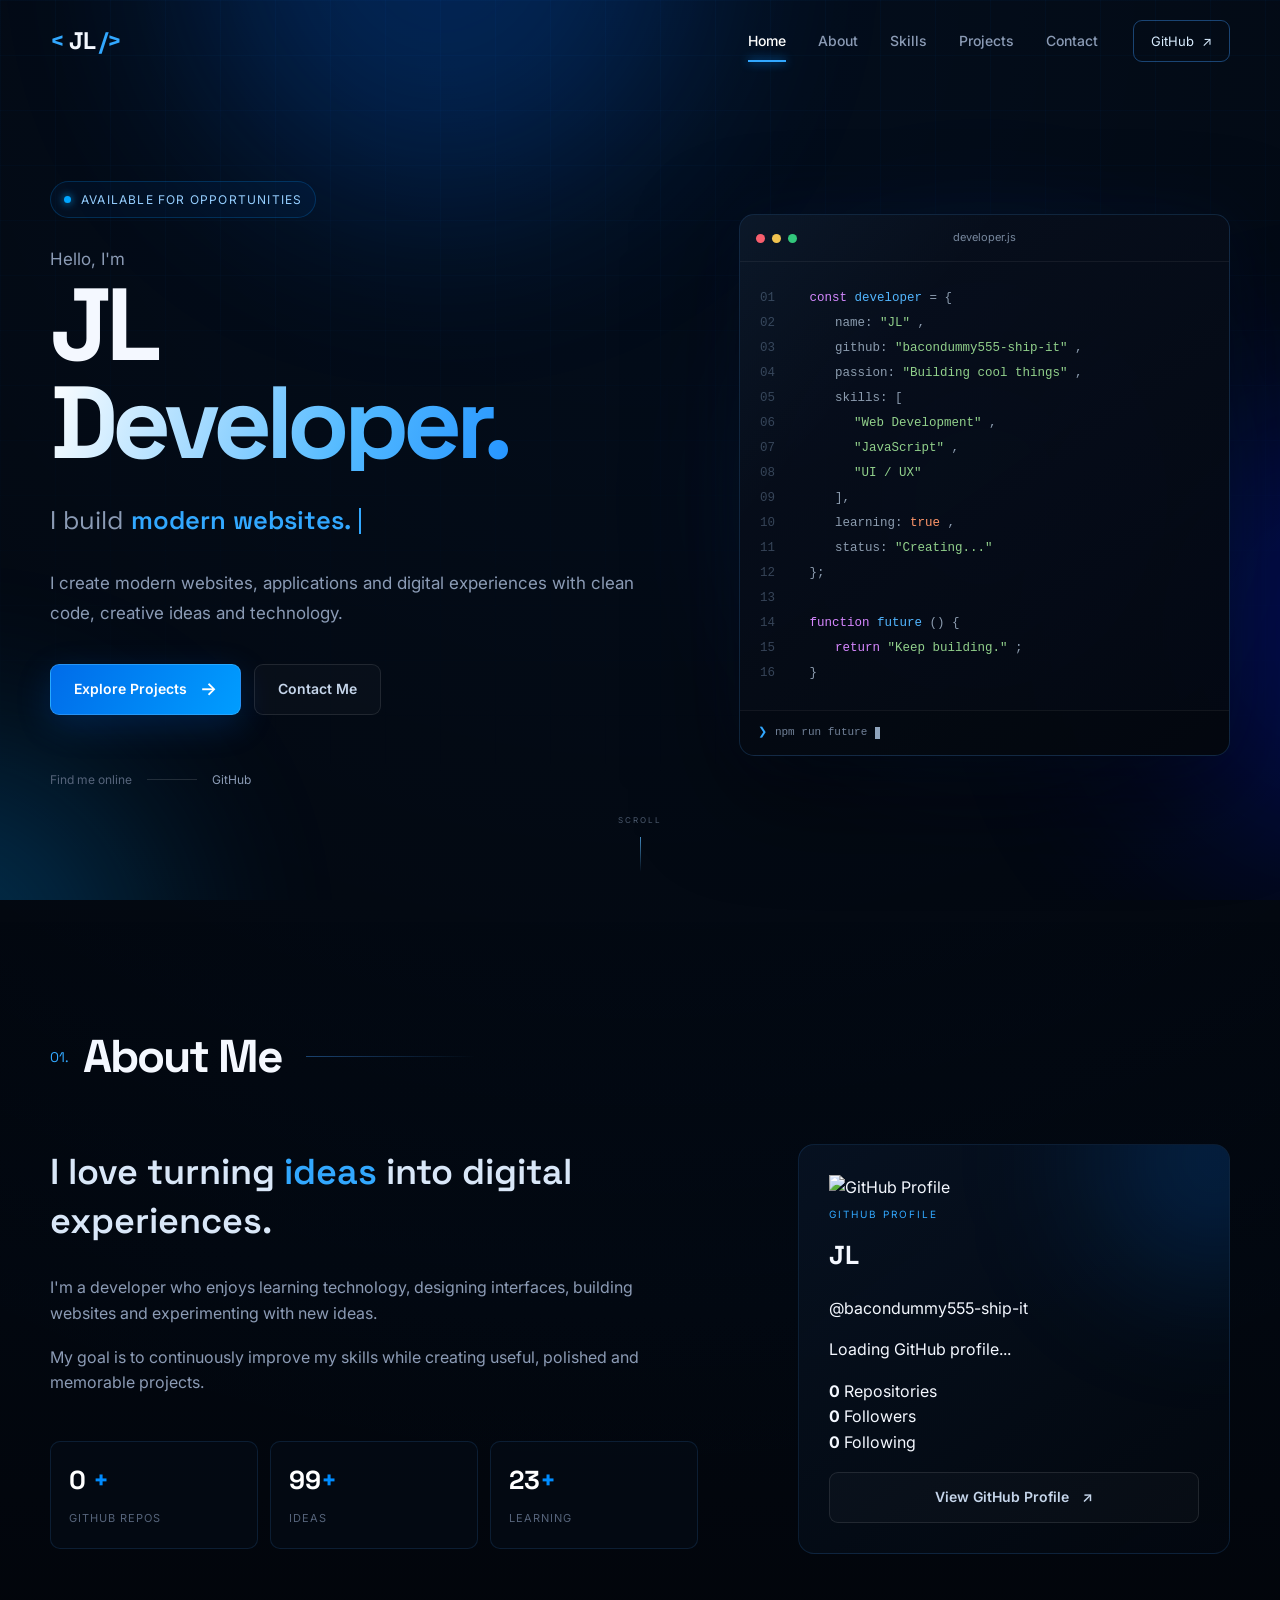
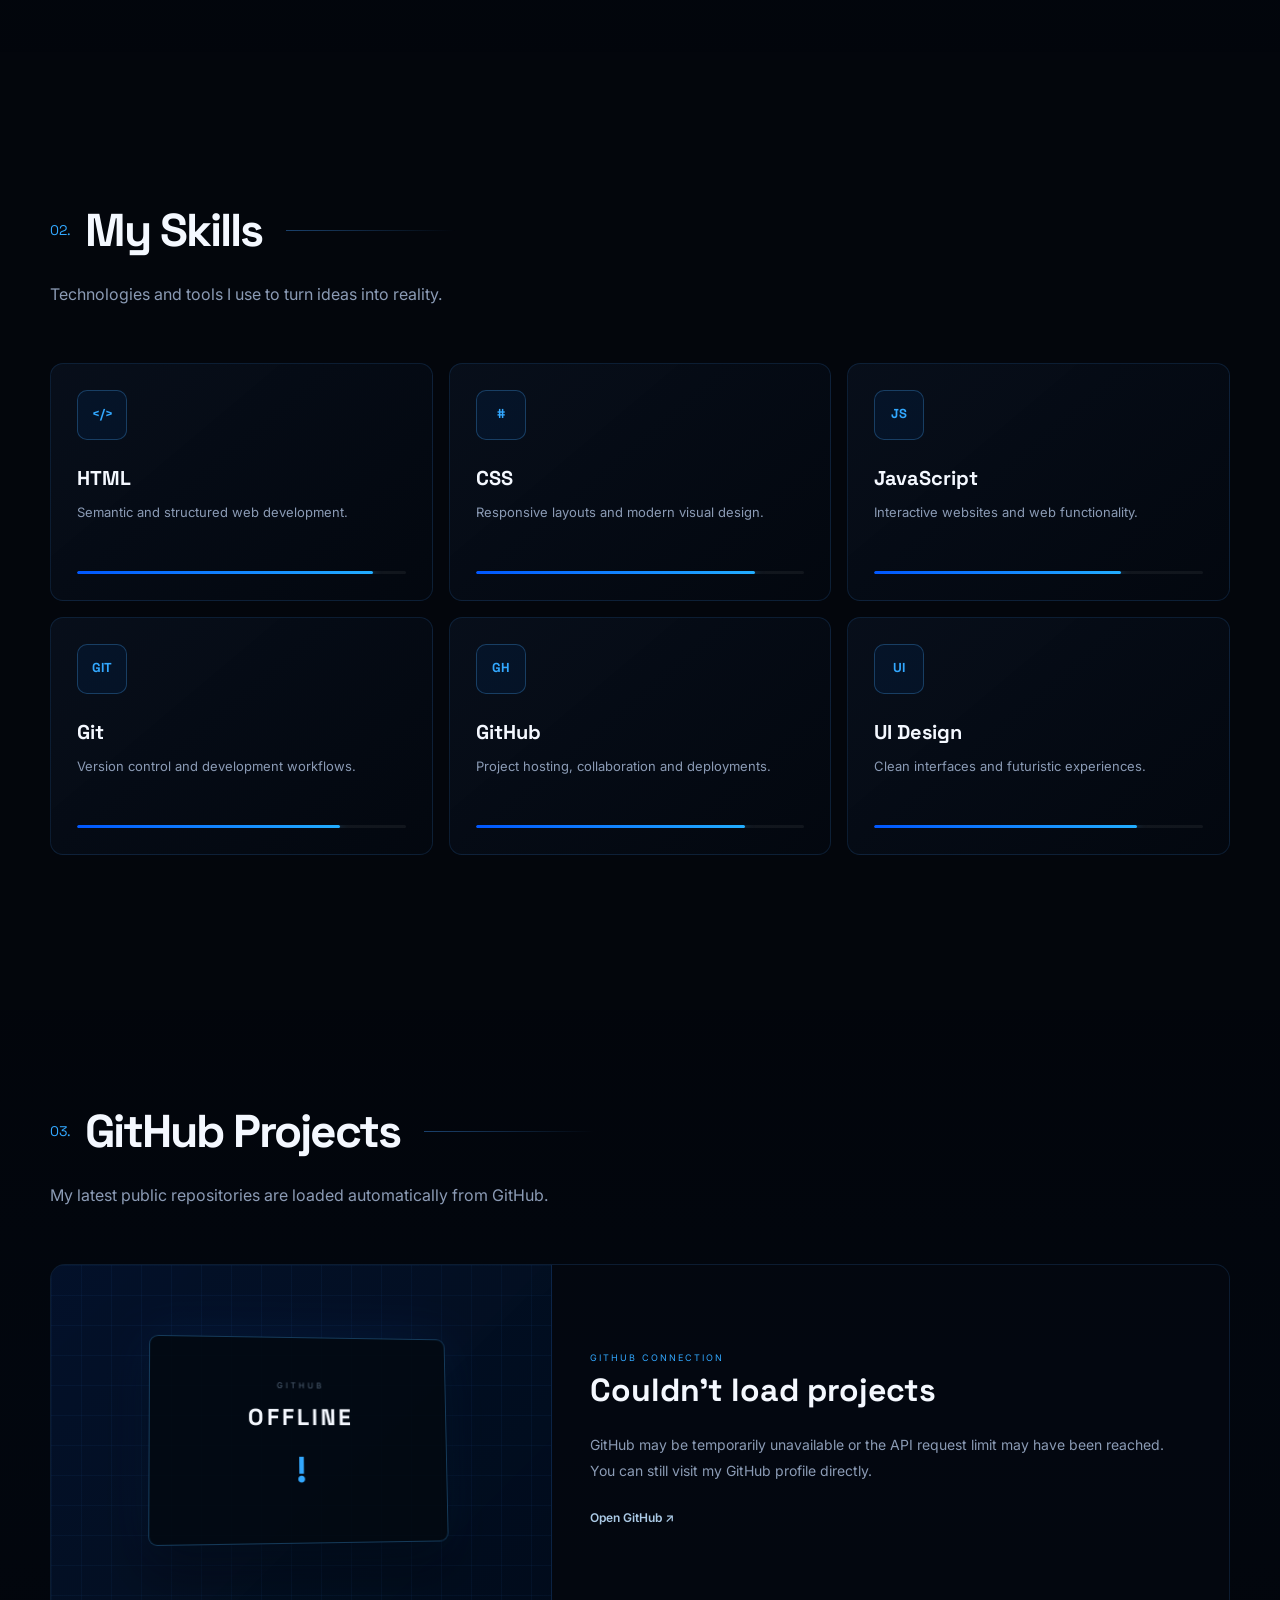
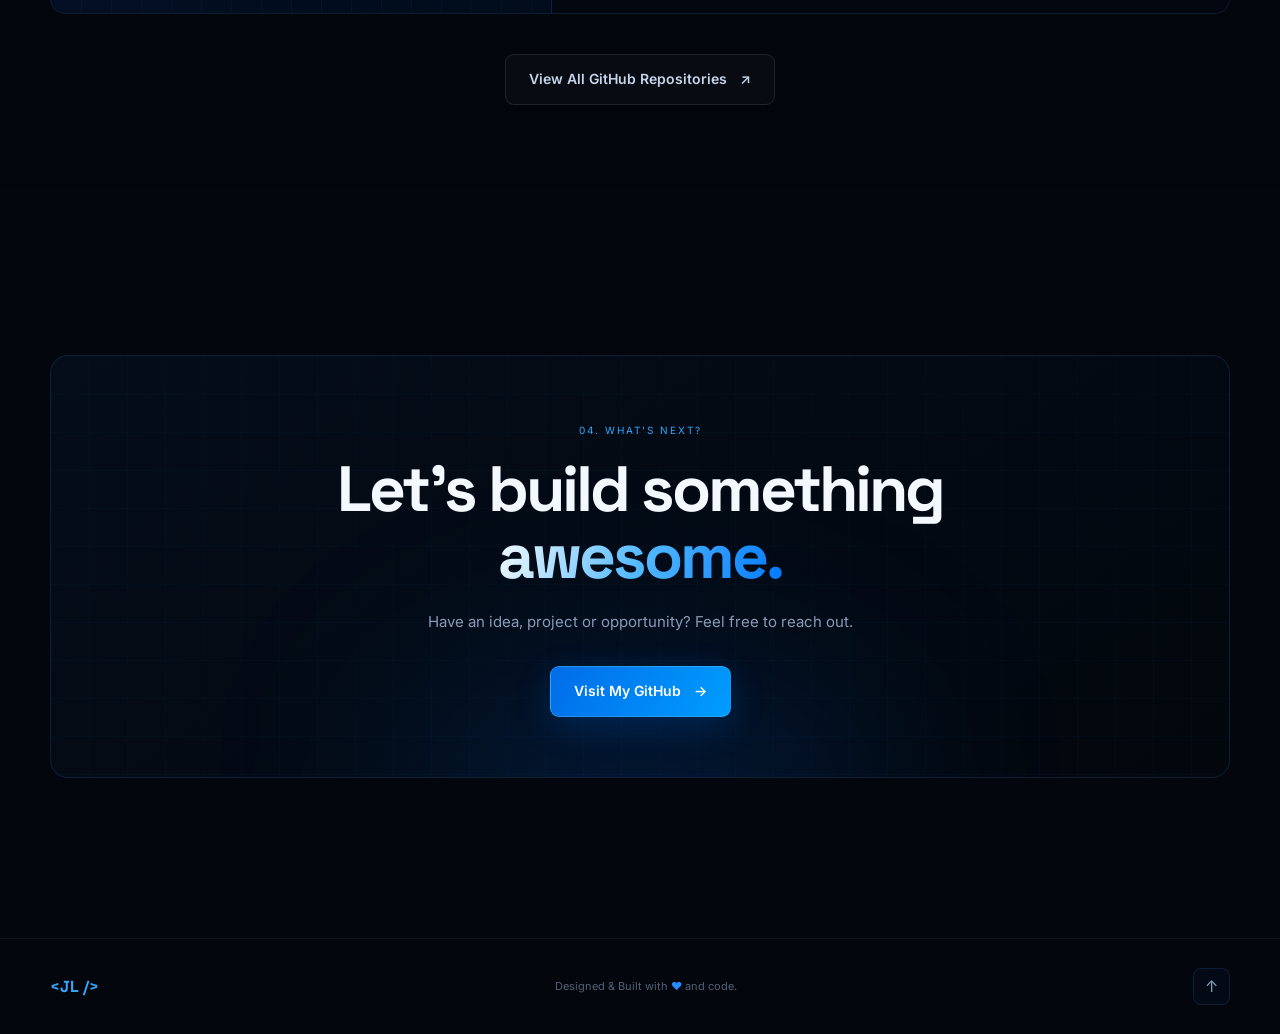
==== index.html @ 34d95af1 "Auto sync: 2026-08-19 03:01:04" ====
<!DOCTYPE html>
<html lang="en">
<head>
    <meta charset="UTF-8">

    <meta
        name="viewport"
        content="width=device-width, initial-scale=1.0"
    >

    <meta
        name="description"
        content="JL's personal developer portfolio showcasing projects, skills, and GitHub work."
    >

    <title>JL | Developer Portfolio</title>

    <link rel="preconnect" href="https://fonts.googleapis.com">
    <link rel="preconnect" href="https://fonts.gstatic.com" crossorigin>

    <link
        href="https://fonts.googleapis.com/css2?family=Inter:wght@400;500;600;700;800&family=Space+Grotesk:wght@400;500;600;700&display=swap"
        rel="stylesheet"
    >

    <link rel="stylesheet" href="style.css">
</head>

<body>

    <!-- Background Effects -->
    <div class="background">

        <div class="grid"></div>

        <div class="orb orb-one"></div>
        <div class="orb orb-two"></div>
        <div class="orb orb-three"></div>

        <div id="cursorGlow"></div>

    </div>


    <!-- Navigation -->
    <header class="header">

        <nav class="navbar container">

            <a href="#home" class="logo">
                <span class="logo-symbol">&lt;</span>
                JL
                <span class="logo-symbol">/&gt;</span>
            </a>


            <div class="nav-links" id="navLinks">

                <a href="#home" class="nav-link active">
                    Home
                </a>

                <a href="#about" class="nav-link">
                    About
                </a>

                <a href="#skills" class="nav-link">
                    Skills
                </a>

                <a href="#projects" class="nav-link">
                    Projects
                </a>

                <a href="#contact" class="nav-link">
                    Contact
                </a>

            </div>


            <a
                href="https://github.com/bacondummy555-ship-it"
                target="_blank"
                rel="noopener noreferrer"
                class="github-nav"
            >
                GitHub
                <span>↗</span>
            </a>


            <button
                class="menu-button"
                id="menuButton"
                aria-label="Open menu"
            >

                <span></span>
                <span></span>
                <span></span>

            </button>

        </nav>

    </header>



    <main>


        <!-- =========================================
             HERO
        ========================================== -->
        <section class="hero section" id="home">

            <div class="container hero-container">


                <div class="hero-content reveal">

                    <div class="availability">

                        <span class="availability-dot"></span>

                        Available for opportunities

                    </div>


                    <p class="hero-intro">
                        Hello, I'm
                    </p>


                    <h1 class="hero-title">

                        JL

                        <span class="gradient-text">
                            Developer.
                        </span>

                    </h1>


                    <div class="typing-row">

                        <span class="typing-prefix">
                            I build
                        </span>

                        <span
                            class="typing-text"
                            id="typingText"
                        ></span>

                        <span class="typing-cursor"></span>

                    </div>


                    <p class="hero-description">

                        I create modern websites, applications and digital
                        experiences with clean code, creative ideas and
                        technology.

                    </p>


                    <div class="hero-buttons">

                        <a
                            href="#projects"
                            class="button button-primary"
                        >
                            Explore Projects

                            <span class="button-arrow">
                                →
                            </span>
                        </a>


                        <a
                            href="#contact"
                            class="button button-secondary"
                        >
                            Contact Me
                        </a>

                    </div>


                    <div class="hero-socials">

                        <span>
                            Find me online
                        </span>

                        <div class="social-line"></div>

                        <a
                            href="https://github.com/bacondummy555-ship-it"
                            target="_blank"
                            rel="noopener noreferrer"
                        >
                            GitHub
                        </a>

                    </div>

                </div>



                <!-- Hero Code Window -->
                <div class="hero-visual reveal">

                    <div class="code-window">


                        <div class="code-header">

                            <div class="window-buttons">
                                <span></span>
                                <span></span>
                                <span></span>
                            </div>

                            <div class="file-name">
                                developer.js
                            </div>

                            <div class="code-header-space"></div>

                        </div>


                        <div class="code-body">

                            <div class="code-line">

                                <span class="line-number">
                                    01
                                </span>

                                <span class="code-purple">
                                    const
                                </span>

                                <span class="code-blue">
                                    developer
                                </span>

                                = {

                            </div>


                            <div class="code-line">

                                <span class="line-number">
                                    02
                                </span>

                                <span class="code-indent"></span>

                                name:

                                <span class="code-green">
                                    "JL"
                                </span>,

                            </div>


                            <div class="code-line">

                                <span class="line-number">
                                    03
                                </span>

                                <span class="code-indent"></span>

                                github:

                                <span class="code-green">
                                    "bacondummy555-ship-it"
                                </span>,

                            </div>


                            <div class="code-line">

                                <span class="line-number">
                                    04
                                </span>

                                <span class="code-indent"></span>

                                passion:

                                <span class="code-green">
                                    "Building cool things"
                                </span>,

                            </div>


                            <div class="code-line">

                                <span class="line-number">
                                    05
                                </span>

                                <span class="code-indent"></span>

                                skills: [

                            </div>


                            <div class="code-line">

                                <span class="line-number">
                                    06
                                </span>

                                <span class="code-double-indent"></span>

                                <span class="code-green">
                                    "Web Development"
                                </span>,

                            </div>


                            <div class="code-line">

                                <span class="line-number">
                                    07
                                </span>

                                <span class="code-double-indent"></span>

                                <span class="code-green">
                                    "JavaScript"
                                </span>,

                            </div>


                            <div class="code-line">

                                <span class="line-number">
                                    08
                                </span>

                                <span class="code-double-indent"></span>

                                <span class="code-green">
                                    "UI / UX"
                                </span>

                            </div>


                            <div class="code-line">

                                <span class="line-number">
                                    09
                                </span>

                                <span class="code-indent"></span>

                                ],

                            </div>


                            <div class="code-line">

                                <span class="line-number">
                                    10
                                </span>

                                <span class="code-indent"></span>

                                learning:

                                <span class="code-orange">
                                    true
                                </span>,

                            </div>


                            <div class="code-line">

                                <span class="line-number">
                                    11
                                </span>

                                <span class="code-indent"></span>

                                status:

                                <span class="code-green">
                                    "Creating..."
                                </span>

                            </div>


                            <div class="code-line">

                                <span class="line-number">
                                    12
                                </span>

                                };

                            </div>


                            <div class="code-line">

                                <span class="line-number">
                                    13
                                </span>

                            </div>


                            <div class="code-line">

                                <span class="line-number">
                                    14
                                </span>

                                <span class="code-purple">
                                    function
                                </span>

                                <span class="code-blue">
                                    future
                                </span>()

                                {

                            </div>


                            <div class="code-line">

                                <span class="line-number">
                                    15
                                </span>

                                <span class="code-indent"></span>

                                <span class="code-purple">
                                    return
                                </span>

                                <span class="code-green">
                                    "Keep building."
                                </span>;

                            </div>


                            <div class="code-line">

                                <span class="line-number">
                                    16
                                </span>

                                }

                            </div>

                        </div>


                        <div class="terminal-line">

                            <span class="terminal-arrow">
                                ❯
                            </span>

                            npm run future

                            <span class="terminal-cursor"></span>

                        </div>

                    </div>

                </div>

            </div>


            <a href="#about" class="scroll-indicator">

                <span>
                    SCROLL
                </span>

                <div class="scroll-line"></div>

            </a>

        </section>



        <!-- =========================================
             ABOUT
        ========================================== -->
        <section class="section about-section" id="about">

            <div class="container">


                <div class="section-heading reveal">

                    <span class="section-number">
                        01.
                    </span>

                    <h2>
                        About Me
                    </h2>

                    <div class="heading-line"></div>

                </div>



                <div class="about-grid">


                    <div class="about-text reveal">

                        <p class="about-large">

                            I love turning

                            <span class="blue-text">
                                ideas
                            </span>

                            into digital experiences.

                        </p>


                        <p>

                            I'm a developer who enjoys learning technology,
                            designing interfaces, building websites and
                            experimenting with new ideas.

                        </p>


                        <p>

                            My goal is to continuously improve my skills while
                            creating useful, polished and memorable projects.

                        </p>


                        <div class="about-stats">

                            <div class="stat-card">

                                <strong
                                    id="githubRepoCount"
                                    data-count="0"
                                >
                                    0
                                </strong>

                                <span>
                                    GitHub Repos
                                </span>

                            </div>


                            <div class="stat-card">

                                <strong data-count="100">
                                    0
                                </strong>

                                <span>
                                    Ideas
                                </span>

                            </div>


                            <div class="stat-card">

                                <strong data-count="24">
                                    0
                                </strong>

                                <span>
                                    Learning
                                </span>

                            </div>

                        </div>

                    </div>



                    <div class="about-card github-profile-card reveal">

    <div class="about-card-glow"></div>

    <div class="github-profile-top">

        <div class="github-avatar-wrapper">

            <img
                id="githubAvatar"
                class="github-avatar"
                src=""
                alt="GitHub Profile"
            >

            <span class="github-online-dot"></span>

        </div>


        <div class="github-profile-identity">

            <span class="small-label">
                GITHUB PROFILE
            </span>

            <h3 id="githubDisplayName">
                JL
            </h3>

            <a
                id="githubUsername"
                class="github-username"
                href="https://github.com/bacondummy555-ship-it"
                target="_blank"
                rel="noopener noreferrer"
            >
                @bacondummy555-ship-it
            </a>

        </div>

    </div>


    <p
        class="github-bio"
        id="githubBio"
    >
        Loading GitHub profile...
    </p>


    <div class="github-profile-stats">

        <div class="github-stat">

            <strong id="githubProfileRepos">
                0
            </strong>

            <span>
                Repositories
            </span>

        </div>


        <div class="github-stat">

            <strong id="githubFollowers">
                0
            </strong>

            <span>
                Followers
            </span>

        </div>


        <div class="github-stat">

            <strong id="githubFollowing">
                0
            </strong>

            <span>
                Following
            </span>

        </div>

    </div>


    <a
        id="githubProfileLink"
        href="https://github.com/bacondummy555-ship-it"
        target="_blank"
        rel="noopener noreferrer"
        class="button button-secondary github-profile-button"
    >
        View GitHub Profile

        <span>
            ↗
        </span>
    </a>

</div>

                </div>

            </div>

        </section>



        <!-- =========================================
             SKILLS
        ========================================== -->
        <section class="section skills-section" id="skills">

            <div class="container">


                <div class="section-heading reveal">

                    <span class="section-number">
                        02.
                    </span>

                    <h2>
                        My Skills
                    </h2>

                    <div class="heading-line"></div>

                </div>


                <p class="section-description reveal">

                    Technologies and tools I use to turn ideas into reality.

                </p>



                <div class="skills-grid">


                    <div class="skill-card reveal">

                        <div class="skill-icon">
                            &lt;/&gt;
                        </div>

                        <h3>
                            HTML
                        </h3>

                        <p>
                            Semantic and structured web development.
                        </p>

                        <div class="skill-level">
                            <span style="width: 90%"></span>
                        </div>

                    </div>



                    <div class="skill-card reveal">

                        <div class="skill-icon">
                            #
                        </div>

                        <h3>
                            CSS
                        </h3>

                        <p>
                            Responsive layouts and modern visual design.
                        </p>

                        <div class="skill-level">
                            <span style="width: 85%"></span>
                        </div>

                    </div>



                    <div class="skill-card reveal">

                        <div class="skill-icon">
                            JS
                        </div>

                        <h3>
                            JavaScript
                        </h3>

                        <p>
                            Interactive websites and web functionality.
                        </p>

                        <div class="skill-level">
                            <span style="width: 75%"></span>
                        </div>

                    </div>



                    <div class="skill-card reveal">

                        <div class="skill-icon">
                            GIT
                        </div>

                        <h3>
                            Git
                        </h3>

                        <p>
                            Version control and development workflows.
                        </p>

                        <div class="skill-level">
                            <span style="width: 80%"></span>
                        </div>

                    </div>



                    <div class="skill-card reveal">

                        <div class="skill-icon">
                            GH
                        </div>

                        <h3>
                            GitHub
                        </h3>

                        <p>
                            Project hosting, collaboration and deployments.
                        </p>

                        <div class="skill-level">
                            <span style="width: 82%"></span>
                        </div>

                    </div>



                    <div class="skill-card reveal">

                        <div class="skill-icon">
                            UI
                        </div>

                        <h3>
                            UI Design
                        </h3>

                        <p>
                            Clean interfaces and futuristic experiences.
                        </p>

                        <div class="skill-level">
                            <span style="width: 80%"></span>
                        </div>

                    </div>

                </div>

            </div>

        </section>



        <!-- =========================================
             GITHUB PROJECTS
        ========================================== -->
        <section class="section projects-section" id="projects">

            <div class="container">


                <div class="section-heading reveal">

                    <span class="section-number">
                        03.
                    </span>

                    <h2>
                        GitHub Projects
                    </h2>

                    <div class="heading-line"></div>

                </div>


                <p class="section-description reveal">

                    My latest public repositories are loaded automatically
                    from GitHub.

                </p>



                <!-- JavaScript puts GitHub repositories here -->
                <div
                    class="projects-grid"
                    id="githubProjects"
                >

                    <article class="project-card reveal">

                        <div class="project-image">

                            <div class="project-screen">

                                <span class="screen-small">
                                    GITHUB
                                </span>

                                <strong>
                                    LOADING
                                </strong>

                                <span class="screen-blue">
                                    ...
                                </span>

                            </div>

                        </div>


                        <div class="project-content">

                            <div class="project-top">

                                <span class="project-type">
                                    CONNECTING TO GITHUB
                                </span>

                                <span class="project-number">
                                    GH
                                </span>

                            </div>

                            <h3>
                                Loading Projects
                            </h3>

                            <p>
                                Fetching your latest repositories from GitHub...
                            </p>

                        </div>

                    </article>

                </div>



                <div
                    style="
                        display: flex;
                        justify-content: center;
                        margin-top: 40px;
                    "
                    class="reveal"
                >

                    <a
                        href="https://github.com/bacondummy555-ship-it?tab=repositories"
                        target="_blank"
                        rel="noopener noreferrer"
                        class="button button-secondary"
                    >
                        View All GitHub Repositories

                        <span>
                            ↗
                        </span>
                    </a>

                </div>

            </div>

        </section>



        <!-- =========================================
             CONTACT
        ========================================== -->
        <section class="section contact-section" id="contact">

            <div class="container contact-container">

                <div class="contact-glow"></div>


                <div class="contact-content reveal">

                    <span class="contact-label">
                        04. WHAT'S NEXT?
                    </span>


                    <h2>

                        Let's build something

                        <span class="gradient-text">
                            awesome.
                        </span>

                    </h2>


                    <p>

                        Have an idea, project or opportunity?
                        Feel free to reach out.

                    </p>


                    <a
                        href="https://github.com/bacondummy555-ship-it"
                        target="_blank"
                        rel="noopener noreferrer"
                        class="button button-primary contact-button"
                    >

                        Visit My GitHub

                        <span>
                            →
                        </span>

                    </a>

                </div>

            </div>

        </section>

    </main>



    <!-- =========================================
         FOOTER
    ========================================== -->
    <footer class="footer">

        <div class="container footer-container">

            <a href="#home" class="footer-logo">
                &lt;JL /&gt;
            </a>


            <p>

                Designed & Built with

                <span>
                    ♥
                </span>

                and code.

            </p>


            <button
                class="back-top"
                id="backTop"
                aria-label="Back to top"
            >
                ↑
            </button>

        </div>

    </footer>


    <script src="script.js"></script>

</body>
</html>
---- style.css ----
/* =========================================
   GLOBAL
========================================= */

:root {
    --background: #03060c;
    --background-secondary: #060b15;

    --card: rgba(8, 16, 29, 0.72);
    --card-solid: #08101d;

    --blue: #008cff;
    --blue-light: #32a8ff;
    --blue-dark: #0057ff;

    --text: #f4f8ff;
    --text-secondary: #8b9bb5;
    --text-dark: #56647b;

    --border: rgba(64, 156, 255, 0.14);
    --border-bright: rgba(64, 156, 255, 0.4);

    --container: 1180px;

    --transition: 0.3s ease;
}


* {
    margin: 0;
    padding: 0;
    box-sizing: border-box;
}


html {
    scroll-behavior: smooth;
}


body {
    background:
        radial-gradient(
            circle at 50% 0%,
            rgba(0, 119, 255, 0.07),
            transparent 35%
        ),
        var(--background);

    color: var(--text);

    font-family: "Inter", sans-serif;

    line-height: 1.6;

    overflow-x: hidden;
}


body.menu-open {
    overflow: hidden;
}


a {
    color: inherit;
    text-decoration: none;
}


button {
    font: inherit;
}


.container {
    width: min(
        calc(100% - 40px),
        var(--container)
    );

    margin-inline: auto;
}


.section {
    position: relative;

    padding: 120px 0;
}


.blue-text {
    color: var(--blue-light);
}


.gradient-text {
    background: linear-gradient(
        110deg,
        #ffffff,
        #54baff,
        #0077ff
    );

    background-clip: text;
    -webkit-background-clip: text;

    color: transparent;
}



/* =========================================
   BACKGROUND
========================================= */

.background {
    position: fixed;

    inset: 0;

    overflow: hidden;

    z-index: -10;

    pointer-events: none;
}


.grid {
    position: absolute;

    inset: 0;

    background-image:
        linear-gradient(
            rgba(0, 132, 255, 0.035) 1px,
            transparent 1px
        ),
        linear-gradient(
            90deg,
            rgba(0, 132, 255, 0.035) 1px,
            transparent 1px
        );

    background-size: 55px 55px;

    mask-image:
        linear-gradient(
            to bottom,
            black,
            transparent 90%
        );
}


.orb {
    position: absolute;

    border-radius: 50%;

    filter: blur(100px);

    opacity: 0.25;
}


.orb-one {
    width: 500px;
    height: 500px;

    background: #006eff;

    top: -300px;
    left: 15%;
}


.orb-two {
    width: 450px;
    height: 450px;

    background: #001aff;

    top: 45%;
    right: -300px;
}


.orb-three {
    width: 400px;
    height: 400px;

    background: #00a2ff;

    bottom: -250px;
    left: -250px;
}


#cursorGlow {
    position: absolute;

    width: 400px;
    height: 400px;

    border-radius: 50%;

    background:
        radial-gradient(
            circle,
            rgba(0, 136, 255, 0.08),
            transparent 68%
        );

    transform:
        translate(-50%, -50%);

    opacity: 0;

    transition:
        opacity 0.25s ease;

    pointer-events: none;
}



/* =========================================
   HEADER
========================================= */

.header {
    position: fixed;

    top: 0;
    left: 0;
    right: 0;

    z-index: 1000;

    transition: var(--transition);

    border-bottom:
        1px solid transparent;
}


.header.scrolled {
    background:
        rgba(3, 6, 12, 0.82);

    backdrop-filter: blur(18px);

    border-color:
        rgba(255, 255, 255, 0.06);
}


.navbar {
    min-height: 82px;

    display: flex;
    align-items: center;
    justify-content: space-between;

    gap: 35px;
}


.logo {
    font-family:
        "Space Grotesk",
        sans-serif;

    font-size: 24px;

    font-weight: 700;

    letter-spacing: -1px;
}


.logo-symbol {
    color: var(--blue-light);
}


.nav-links {
    margin-left: auto;

    display: flex;

    align-items: center;

    gap: 32px;
}


.nav-link {
    position: relative;

    color: var(--text-secondary);

    font-size: 14px;

    font-weight: 500;

    transition: var(--transition);
}


.nav-link::after {
    content: "";

    position: absolute;

    bottom: -10px;
    left: 50%;

    width: 0;
    height: 2px;

    background:
        var(--blue-light);

    transform:
        translateX(-50%);

    box-shadow:
        0 0 10px var(--blue);

    transition: var(--transition);
}


.nav-link:hover,
.nav-link.active {
    color: #ffffff;
}


.nav-link:hover::after,
.nav-link.active::after {
    width: 100%;
}


.github-nav {
    display: flex;

    gap: 8px;

    align-items: center;

    padding: 10px 17px;

    border:
        1px solid var(--border-bright);

    border-radius: 9px;

    color: #d9edff;

    font-size: 13px;

    transition: var(--transition);
}


.github-nav:hover {
    background:
        rgba(0, 132, 255, 0.1);

    border-color:
        var(--blue);

    box-shadow:
        0 0 25px
        rgba(0, 132, 255, 0.15);
}


.menu-button {
    width: 42px;
    height: 42px;

    display: none;

    flex-direction: column;

    align-items: center;
    justify-content: center;

    gap: 5px;

    border:
        1px solid var(--border);

    border-radius: 8px;

    background:
        rgba(4, 10, 19, 0.7);

    cursor: pointer;
}


.menu-button span {
    width: 18px;
    height: 2px;

    background: #ffffff;

    transition: var(--transition);
}



/* =========================================
   HERO
========================================= */

.hero {
    min-height: 100vh;

    padding-top: 150px;
    padding-bottom: 80px;

    display: flex;

    align-items: center;
}


.hero-container {
    display: grid;

    grid-template-columns:
        minmax(0, 1fr)
        minmax(420px, 0.82fr);

    gap: 90px;

    align-items: center;
}


.availability {
    width: fit-content;

    display: flex;

    align-items: center;

    gap: 10px;

    margin-bottom: 28px;

    padding: 8px 13px;

    border:
        1px solid rgba(
            0,
            149,
            255,
            0.22
        );

    border-radius: 50px;

    background:
        rgba(
            0,
            104,
            255,
            0.055
        );

    color: #95cfff;

    font-size: 12px;

    text-transform: uppercase;

    letter-spacing: 1.2px;
}


.availability-dot {
    width: 7px;
    height: 7px;

    border-radius: 50%;

    background: #00a6ff;

    box-shadow:
        0 0 8px #00a6ff;

    animation:
        pulse 2s infinite;
}


.hero-intro {
    color:
        var(--text-secondary);

    margin-bottom: 3px;

    font-size: 17px;
}


.hero-title {
    font-family:
        "Space Grotesk",
        sans-serif;

    font-size:
        clamp(
            68px,
            8vw,
            105px
        );

    line-height: 0.95;

    letter-spacing: -6px;

    margin-bottom: 28px;
}


.hero-title span {
    display: block;
}


.typing-row {
    min-height: 44px;

    display: flex;

    align-items: center;

    gap: 8px;

    margin-bottom: 25px;

    font-size:
        clamp(
            20px,
            2vw,
            27px
        );

    font-family:
        "Space Grotesk",
        sans-serif;
}


.typing-prefix {
    color: var(--text-secondary);
}


.typing-text {
    color:
        var(--blue-light);

    font-weight: 600;
}


.typing-cursor {
    width: 2px;
    height: 26px;

    background:
        var(--blue-light);

    animation:
        blink 0.8s infinite;
}


.hero-description {
    max-width: 590px;

    color:
        var(--text-secondary);

    font-size: 17px;

    line-height: 1.8;
}


.hero-buttons {
    margin-top: 35px;

    display: flex;

    gap: 13px;

    flex-wrap: wrap;
}


.button {
    min-height: 51px;

    display: inline-flex;

    align-items: center;
    justify-content: center;

    gap: 13px;

    padding:
        0 23px;

    border-radius: 9px;

    font-size: 14px;

    font-weight: 600;

    transition:
        0.3s ease;

    position: relative;

    overflow: hidden;
}


.button-primary {
    color: #ffffff;

    background:
        linear-gradient(
            120deg,
            #006ce9,
            #009dff
        );

    border:
        1px solid
        rgba(
            99,
            193,
            255,
            0.4
        );

    box-shadow:
        0 10px 35px
        rgba(
            0,
            116,
            255,
            0.2
        );
}


.button-primary:hover {
    transform:
        translateY(-3px);

    box-shadow:
        0 15px 45px
        rgba(
            0,
            139,
            255,
            0.35
        );
}


.button-arrow {
    font-size: 18px;

    transition:
        var(--transition);
}


.button-primary:hover
.button-arrow {
    transform:
        translateX(4px);
}


.button-secondary {
    color: #c5d5ea;

    border:
        1px solid
        rgba(
            255,
            255,
            255,
            0.1
        );

    background:
        rgba(
            255,
            255,
            255,
            0.025
        );
}


.button-secondary:hover {
    color: #ffffff;

    border-color:
        var(--border-bright);

    background:
        rgba(
            0,
            119,
            255,
            0.08
        );
}


.hero-socials {
    margin-top: 55px;

    display: flex;

    align-items: center;

    gap: 15px;

    color:
        var(--text-dark);

    font-size: 12px;
}


.social-line {
    width: 50px;
    height: 1px;

    background:
        rgba(
            255,
            255,
            255,
            0.13
        );
}


.hero-socials a {
    color:
        var(--text-secondary);

    transition:
        var(--transition);
}


.hero-socials a:hover {
    color:
        var(--blue-light);
}



/* =========================================
   CODE WINDOW
========================================= */

.hero-visual {
    position: relative;
}


.hero-visual::before {
    content: "";

    position: absolute;

    width: 75%;
    height: 75%;

    border-radius: 50%;

    background:
        rgba(
            0,
            115,
            255,
            0.22
        );

    filter: blur(90px);

    top: 15%;
    left: 12%;

    z-index: -1;
}


.code-window {
    position: relative;

    overflow: hidden;

    background:
        linear-gradient(
            145deg,
            rgba(
                8,
                16,
                30,
                0.95
            ),
            rgba(
                3,
                8,
                17,
                0.97
            )
        );

    border:
        1px solid
        rgba(
            74,
            164,
            255,
            0.18
        );

    border-radius: 15px;

    box-shadow:
        0 35px 100px
        rgba(
            0,
            0,
            0,
            0.55
        ),
        0 0 70px
        rgba(
            0,
            116,
            255,
            0.07
        );
}


.code-window::before {
    content: "";

    position: absolute;

    inset: 0;

    background:
        linear-gradient(
            130deg,
            rgba(
                80,
                187,
                255,
                0.05
            ),
            transparent 28%
        );

    pointer-events: none;
}


.code-header {
    height: 47px;

    display: grid;

    grid-template-columns:
        1fr auto 1fr;

    align-items: center;

    border-bottom:
        1px solid
        rgba(
            255,
            255,
            255,
            0.06
        );

    padding:
        0 16px;
}


.window-buttons {
    display: flex;

    gap: 7px;
}


.window-buttons span {
    width: 9px;
    height: 9px;

    border-radius: 50%;

    background:
        #253347;
}


.window-buttons span:nth-child(1) {
    background: #ff5a67;
}


.window-buttons span:nth-child(2) {
    background: #f7c348;
}


.window-buttons span:nth-child(3) {
    background: #31c877;
}


.file-name {
    color:
        #77879d;

    font-size: 11px;
}


.code-body {
    padding:
        24px 20px;

    font-family:
        Consolas,
        Monaco,
        monospace;

    font-size:
        12.5px;

    line-height: 2;
}


.code-line {
    white-space: nowrap;

    color:
        #8c9caf;
}


.line-number {
    width: 30px;

    display: inline-block;

    margin-right: 12px;

    color:
        #364458;

    user-select: none;
}


.code-indent {
    display: inline-block;

    width: 18px;
}


.code-double-indent {
    display: inline-block;

    width: 37px;
}


.code-purple {
    color: #d787ff;
}


.code-blue {
    color: #52b6ff;
}


.code-green {
    color: #91d08b;
}


.code-orange {
    color: #ff966a;
}


.terminal-line {
    min-height: 45px;

    padding:
        0 18px;

    display: flex;

    align-items: center;

    gap: 8px;

    border-top:
        1px solid
        rgba(
            255,
            255,
            255,
            0.06
        );

    color:
        #718198;

    font-family:
        Consolas,
        monospace;

    font-size:
        11px;

    background:
        rgba(
            0,
            0,
            0,
            0.15
        );
}


.terminal-arrow {
    color:
        var(--blue-light);
}


.terminal-cursor {
    width: 5px;
    height: 12px;

    background:
        #8fa4bc;

    animation:
        blink 1s infinite;
}



/* =========================================
   SCROLL INDICATOR
========================================= */

.scroll-indicator {
    position: absolute;

    bottom: 28px;
    left: 50%;

    transform:
        translateX(-50%);

    display: flex;

    flex-direction: column;

    align-items: center;

    gap: 10px;

    color:
        #4b596d;

    font-size: 8px;

    letter-spacing: 2px;
}


.scroll-line {
    width: 1px;
    height: 35px;

    background:
        linear-gradient(
            to bottom,
            #438bc1,
            transparent
        );

    animation:
        scrollLine 2s infinite;
}



/* =========================================
   SECTION HEADINGS
========================================= */

.section-heading {
    display: flex;

    align-items: center;

    gap: 14px;

    margin-bottom: 15px;
}


.section-number {
    color:
        var(--blue-light);

    font-family:
        "Space Grotesk",
        sans-serif;

    font-size: 14px;
}


.section-heading h2 {
    font-family:
        "Space Grotesk",
        sans-serif;

    font-size:
        clamp(
            32px,
            5vw,
            46px
        );

    letter-spacing: -2px;
}


.heading-line {
    height: 1px;

    flex: 1;

    max-width: 170px;

    margin-left: 10px;

    background:
        linear-gradient(
            to right,
            var(--border-bright),
            transparent
        );
}


.section-description {
    color:
        var(--text-secondary);

    max-width: 600px;

    margin-bottom: 55px;
}



/* =========================================
   ABOUT
========================================= */

.about-section {
    background:
        linear-gradient(
            to bottom,
            transparent,
            rgba(
                0,
                61,
                122,
                0.035
            ),
            transparent
        );
}


.about-grid {
    margin-top: 50px;

    display: grid;

    grid-template-columns:
        1.2fr 0.8fr;

    gap: 100px;

    align-items: center;
}


.about-large {
    color:
        #d9e7f8;

    font-family:
        "Space Grotesk",
        sans-serif;

    font-size:
        clamp(
            27px,
            3vw,
            36px
        );

    font-weight: 600;

    line-height: 1.35;

    margin-bottom: 30px;
}


.about-text > p:not(
    .about-large
) {
    color:
        var(--text-secondary);

    margin-bottom: 18px;

    max-width: 650px;
}


.about-stats {
    margin-top: 45px;

    display: grid;

    grid-template-columns:
        repeat(
            3,
            1fr
        );

    gap: 12px;
}


.stat-card {
    padding:
        18px;

    border:
        1px solid
        var(--border);

    background:
        rgba(
            5,
            13,
            24,
            0.55
        );

    border-radius: 10px;

    transition:
        var(--transition);
}


.stat-card:hover {
    transform:
        translateY(-4px);

    border-color:
        var(--border-bright);
}


.stat-card strong {
    display: block;

    color:
        #ffffff;

    font-family:
        "Space Grotesk",
        sans-serif;

    font-size: 26px;

    margin-bottom: 3px;
}


.stat-card strong::after {
    content: "+";

    color:
        var(--blue);
}


.stat-card span {
    color:
        var(--text-dark);

    font-size: 11px;

    text-transform: uppercase;

    letter-spacing: 1px;
}


.about-card {
    position: relative;

    overflow: hidden;

    min-height: 410px;

    border:
        1px solid
        var(--border);

    border-radius: 16px;

    background:
        linear-gradient(
            145deg,
            rgba(
                8,
                20,
                37,
                0.8
            ),
            rgba(
                3,
                8,
                16,
                0.75
            )
        );

    display: flex;

    flex-direction: column;

    justify-content: space-between;

    padding: 30px;

    transition:
        var(--transition);
}


.about-card:hover {
    transform:
        translateY(-5px);

    border-color:
        var(--border-bright);
}


.about-card-glow {
    position: absolute;

    width: 230px;
    height: 230px;

    border-radius: 50%;

    background:
        rgba(
            0,
            123,
            255,
            0.2
        );

    filter: blur(70px);

    top: -100px;
    right: -100px;
}


.about-card-top {
    position: relative;

    z-index: 2;
}


.profile-placeholder {
    width: 95px;
    height: 95px;

    display: grid;

    place-items: center;

    border:
        1px solid
        rgba(
            80,
            183,
            255,
            0.35
        );

    border-radius: 20px;

    background:
        linear-gradient(
            145deg,
            #081933,
            #03101e
        );

    color:
        #a8d9ff;

    font-family:
        "Space Grotesk",
        sans-serif;

    font-size: 30px;

    font-weight: 700;

    box-shadow:
        0 0 40px
        rgba(
            0,
            114,
            255,
            0.15
        );
}


.about-card-content {
    position: relative;

    z-index: 2;
}


.small-label {
    color:
        var(--blue-light);

    font-size: 10px;

    letter-spacing: 2px;
}


.about-card h3 {
    margin:
        13px 0 23px;

    font-family:
        "Space Grotesk",
        sans-serif;

    font-size: 26px;

    line-height: 1.3;
}


.status-row {
    display: flex;

    align-items: center;

    gap: 9px;

    color:
        var(--text-secondary);

    font-size: 12px;
}


.status-dot {
    width: 7px;
    height: 7px;

    border-radius: 50%;

    background:
        #00a3ff;

    box-shadow:
        0 0 9px #00a3ff;
}



/* =========================================
   SKILLS
========================================= */

.skills-grid {
    display: grid;

    grid-template-columns:
        repeat(
            3,
            1fr
        );

    gap: 16px;
}


.skill-card {
    padding: 26px;

    border:
        1px solid
        var(--border);

    border-radius: 13px;

    background:
        linear-gradient(
            140deg,
            rgba(
                10,
                19,
                34,
                0.65
            ),
            rgba(
                4,
                9,
                17,
                0.7
            )
        );

    transition:
        0.35s ease;
}


.skill-card:hover {
    transform:
        translateY(-6px);

    border-color:
        rgba(
            41,
            157,
            255,
            0.5
        );

    box-shadow:
        0 20px 45px
        rgba(
            0,
            0,
            0,
            0.18
        );
}


.skill-icon {
    width: 50px;
    height: 50px;

    display: grid;

    place-items: center;

    margin-bottom: 22px;

    border:
        1px solid
        rgba(
            72,
            171,
            255,
            0.28
        );

    border-radius: 10px;

    background:
        rgba(
            0,
            118,
            255,
            0.07
        );

    color:
        var(--blue-light);

    font-family:
        "Space Grotesk",
        sans-serif;

    font-size: 13px;

    font-weight: 700;
}


.skill-card h3 {
    font-family:
        "Space Grotesk",
        sans-serif;

    font-size: 20px;

    margin-bottom: 8px;
}


.skill-card p {
    min-height: 47px;

    color:
        var(--text-secondary);

    font-size: 13px;
}


.skill-level {
    margin-top: 22px;

    width: 100%;
    height: 3px;

    overflow: hidden;

    border-radius: 10px;

    background:
        rgba(
            255,
            255,
            255,
            0.055
        );
}


.skill-level span {
    display: block;

    height: 100%;

    border-radius: inherit;

    background:
        linear-gradient(
            to right,
            #0057ff,
            #22adff
        );

    box-shadow:
        0 0 10px
        rgba(
            0,
            153,
            255,
            0.55
        );
}



/* =========================================
   PROJECTS
========================================= */

.projects-section {
    background:
        linear-gradient(
            to bottom,
            transparent,
            rgba(
                0,
                65,
                140,
                0.025
            ),
            transparent
        );
}


.projects-grid {
    display: grid;

    gap: 30px;
}


.project-card {
    display: grid;

    grid-template-columns:
        0.85fr 1.15fr;

    min-height: 350px;

    overflow: hidden;

    border:
        1px solid
        var(--border);

    border-radius: 15px;

    background:
        rgba(
            4,
            10,
            19,
            0.55
        );

    transition:
        0.35s ease;
}


.project-card:hover {
    transform:
        translateY(-5px);

    border-color:
        rgba(
            52,
            164,
            255,
            0.4
        );

    box-shadow:
        0 30px 60px
        rgba(
            0,
            0,
            0,
            0.28
        );
}


.project-image {
    position: relative;

    display: grid;

    place-items: center;

    padding: 40px;

    background:
        linear-gradient(
            135deg,
            rgba(
                0,
                96,
                255,
                0.11
            ),
            rgba(
                0,
                21,
                50,
                0.35
            )
        );

    border-right:
        1px solid
        var(--border);
}


.project-image::before {
    content: "";

    position: absolute;

    inset: 0;

    background-image:
        linear-gradient(
            rgba(
                53,
                154,
                255,
                0.05
            )
            1px,
            transparent
            1px
        ),
        linear-gradient(
            90deg,
            rgba(
                53,
                154,
                255,
                0.05
            )
            1px,
            transparent
            1px
        );

    background-size:
        30px 30px;
}


.project-screen {
    position: relative;

    z-index: 2;

    width: 100%;
    max-width: 300px;

    aspect-ratio: 1.45;

    display: flex;

    flex-direction: column;

    align-items: center;
    justify-content: center;

    border:
        1px solid
        rgba(
            64,
            173,
            255,
            0.3
        );

    border-radius: 9px;

    background:
        rgba(
            2,
            8,
            17,
            0.88
        );

    box-shadow:
        0 25px 50px
        rgba(
            0,
            0,
            0,
            0.45
        ),
        0 0 50px
        rgba(
            0,
            118,
            255,
            0.11
        );

    transform:
        perspective(800px)
        rotateY(7deg)
        rotateX(4deg);
}


.screen-small {
    color:
        #53657a;

    font-size: 8px;

    letter-spacing: 3px;
}


.project-screen strong {
    margin:
        7px 0;

    font-family:
        "Space Grotesk",
        sans-serif;

    letter-spacing: 3px;

    font-size: 23px;
}


.screen-blue {
    color:
        var(--blue-light);

    font-family:
        "Space Grotesk",
        sans-serif;

    font-size: 36px;

    font-weight: 700;
}


.project-content {
    padding:
        38px;

    display: flex;

    flex-direction: column;

    justify-content: center;
}


.project-top {
    display: flex;

    align-items: center;

    justify-content: space-between;

    margin-bottom: 10px;
}


.project-type {
    color:
        var(--blue-light);

    font-size: 9px;

    letter-spacing: 2px;
}


.project-number {
    color:
        #27374c;

    font-family:
        "Space Grotesk",
        sans-serif;

    font-size: 36px;

    font-weight: 700;
}


.project-content h3 {
    font-family:
        "Space Grotesk",
        sans-serif;

    font-size:
        clamp(
            25px,
            3vw,
            32px
        );

    margin-bottom: 16px;
}


.project-content p {
    color:
        var(--text-secondary);

    max-width: 600px;

    font-size: 14px;

    line-height: 1.8;
}


.project-tech {
    margin-top: 22px;

    display: flex;

    flex-wrap: wrap;

    gap: 8px;
}


.project-tech span {
    padding:
        5px 9px;

    border:
        1px solid
        var(--border);

    border-radius: 5px;

    color:
        #6f9ec4;

    background:
        rgba(
            0,
            125,
            255,
            0.045
        );

    font-size: 9px;

    text-transform: uppercase;

    letter-spacing: 1px;
}


.project-links {
    margin-top: 25px;

    display: flex;

    gap: 22px;
}


.project-link {
    color:
        #abc9e5;

    font-size: 12px;

    font-weight: 600;

    transition:
        var(--transition);
}


.project-link:hover {
    color:
        var(--blue-light);
}



/* =========================================
   CONTACT
========================================= */

.contact-section {
    padding-top: 130px;
    padding-bottom: 160px;
}


.contact-container {
    position: relative;

    overflow: hidden;

    min-height: 420px;

    display: grid;

    place-items: center;

    text-align: center;

    border:
        1px solid
        var(--border);

    border-radius: 18px;

    background:
        linear-gradient(
            145deg,
            rgba(
                6,
                16,
                29,
                0.73
            ),
            rgba(
                3,
                8,
                15,
                0.76
            )
        );
}


.contact-container::before {
    content: "";

    position: absolute;

    inset: 0;

    background-image:
        linear-gradient(
            rgba(
                0,
                132,
                255,
                0.03
            )
            1px,
            transparent
            1px
        ),
        linear-gradient(
            90deg,
            rgba(
                0,
                132,
                255,
                0.03
            )
            1px,
            transparent
            1px
        );

    background-size:
        38px 38px;
}


.contact-glow {
    position: absolute;

    width: 500px;
    height: 250px;

    border-radius: 50%;

    background:
        rgba(
            0,
            105,
            255,
            0.16
        );

    filter: blur(100px);

    bottom: -140px;
    left: 50%;

    transform:
        translateX(-50%);
}


.contact-content {
    position: relative;

    z-index: 2;

    max-width: 720px;

    padding:
        60px 25px;
}


.contact-label {
    color:
        var(--blue-light);

    font-size: 10px;

    letter-spacing: 2px;
}


.contact-content h2 {
    margin:
        14px 0 20px;

    font-family:
        "Space Grotesk",
        sans-serif;

    font-size:
        clamp(
            38px,
            6vw,
            64px
        );

    line-height: 1.05;

    letter-spacing: -3px;
}


.contact-content p {
    color:
        var(--text-secondary);

    max-width: 500px;

    margin:
        0 auto;

    font-size: 15px;
}


.contact-button {
    margin-top: 32px;
}



/* =========================================
   FOOTER
========================================= */

.footer {
    border-top:
        1px solid
        rgba(
            255,
            255,
            255,
            0.055
        );
}


.footer-container {
    min-height: 95px;

    display: flex;

    align-items: center;

    justify-content: space-between;

    gap: 20px;
}


.footer-logo {
    color:
        var(--blue-light);

    font-family:
        "Space Grotesk",
        sans-serif;

    font-weight: 700;
}


.footer p {
    color:
        #536176;

    font-size: 11px;
}


.footer p span {
    color:
        #278eff;
}


.back-top {
    width: 37px;
    height: 37px;

    border:
        1px solid
        var(--border);

    border-radius: 8px;

    background:
        rgba(
            7,
            14,
            26,
            0.7
        );

    color:
        var(--text-secondary);

    cursor: pointer;

    transition:
        var(--transition);
}


.back-top:hover {
    border-color:
        var(--blue);

    color:
        var(--blue-light);

    transform:
        translateY(-3px);
}



/* =========================================
   REVEAL ANIMATION
========================================= */

.reveal {
    opacity: 0;

    transform:
        translateY(35px);

    transition:
        opacity 0.8s ease,
        transform 0.8s ease;
}


.reveal.visible {
    opacity: 1;

    transform:
        translateY(0);
}



/* =========================================
   ANIMATIONS
========================================= */

@keyframes pulse {

    0%,
    100% {
        opacity: 1;

        box-shadow:
            0 0 8px
            #00a6ff;
    }

    50% {
        opacity: 0.4;

        box-shadow:
            0 0 18px
            #00a6ff;
    }

}


@keyframes blink {

    0%,
    45% {
        opacity: 1;
    }

    46%,
    100% {
        opacity: 0;
    }

}


@keyframes scrollLine {

    0% {
        transform:
            scaleY(0);

        transform-origin:
            top;
    }

    50% {
        transform:
            scaleY(1);

        transform-origin:
            top;
    }

    51% {
        transform-origin:
            bottom;
    }

    100% {
        transform:
            scaleY(0);

        transform-origin:
            bottom;
    }

}



/* =========================================
   TABLET
========================================= */

@media (
    max-width: 980px
) {

    .hero-container {
        grid-template-columns:
            1fr;

        gap: 70px;
    }


    .hero-content {
        max-width: 700px;
    }


    .hero-visual {
        max-width: 600px;

        width: 100%;
    }


    .hero {
        padding-top: 160px;
    }


    .about-grid {
        grid-template-columns:
            1fr;

        gap: 55px;
    }


    .about-card {
        max-width: 580px;
    }


    .skills-grid {
        grid-template-columns:
            repeat(
                2,
                1fr
            );
    }


    .project-card {
        grid-template-columns:
            1fr;
    }


    .project-image {
        border-right: 0;

        border-bottom:
            1px solid
            var(--border);
    }

}



/* =========================================
   MOBILE
========================================= */

@media (
    max-width: 760px
) {

    .section {
        padding:
            90px 0;
    }


    .navbar {
        min-height: 70px;
    }


    .github-nav {
        display: none;
    }


    .menu-button {
        display: flex;

        margin-left: auto;
    }


    .nav-links {
        position: fixed;

        top: 70px;
        left: 15px;
        right: 15px;

        margin: 0;

        padding:
            22px;

        flex-direction: column;

        align-items: stretch;

        gap: 5px;

        border:
            1px solid
            var(--border);

        border-radius: 13px;

        background:
            rgba(
                3,
                8,
                16,
                0.96
            );

        backdrop-filter:
            blur(20px);

        opacity: 0;

        visibility: hidden;

        transform:
            translateY(-15px);

        transition:
            var(--transition);
    }


    .nav-links.open {
        opacity: 1;

        visibility: visible;

        transform:
            translateY(0);
    }


    .nav-link {
        padding:
            13px 12px;
    }


    .nav-link::after {
        display: none;
    }


    .hero {
        padding-top:
            120px;
    }


    .hero-title {
        font-size:
            clamp(
                60px,
                20vw,
                82px
            );

        letter-spacing:
            -5px;
    }


    .typing-row {
        flex-wrap: wrap;
    }


    .hero-socials {
        margin-top: 40px;
    }


    .scroll-indicator {
        display: none;
    }


    .code-body {
        overflow-x: auto;

        font-size: 11px;
    }


    .about-stats {
        grid-template-columns:
            1fr;
    }


    .about-card {
        min-height: 350px;
    }


    .skills-grid {
        grid-template-columns:
            1fr;
    }


    .project-content {
        padding:
            28px 23px;
    }


    .project-image {
        padding:
            35px 20px;
    }


    .contact-section {
        padding-bottom:
            100px;
    }


    .footer-container {
        padding:
            25px 0;

        flex-direction: column;

        text-align: center;
    }

}



/* =========================================
   SMALL MOBILE
========================================= */

@media (
    max-width: 450px
) {

    .container {
        width:
            min(
                calc(
                    100% - 28px
                ),
                var(--container)
            );
    }


    .hero-title {
        font-size: 57px;

        letter-spacing: -4px;
    }


    .hero-buttons {
        flex-direction: column;
    }


    .button {
        width: 100%;
    }


    .hero-socials {
        flex-wrap: wrap;
    }


    .social-line {
        display: none;
    }


    .heading-line {
        display: none;
    }


    .section-heading {
        align-items:
            flex-start;
    }


    .contact-content h2 {
        letter-spacing: -2px;
    }

}
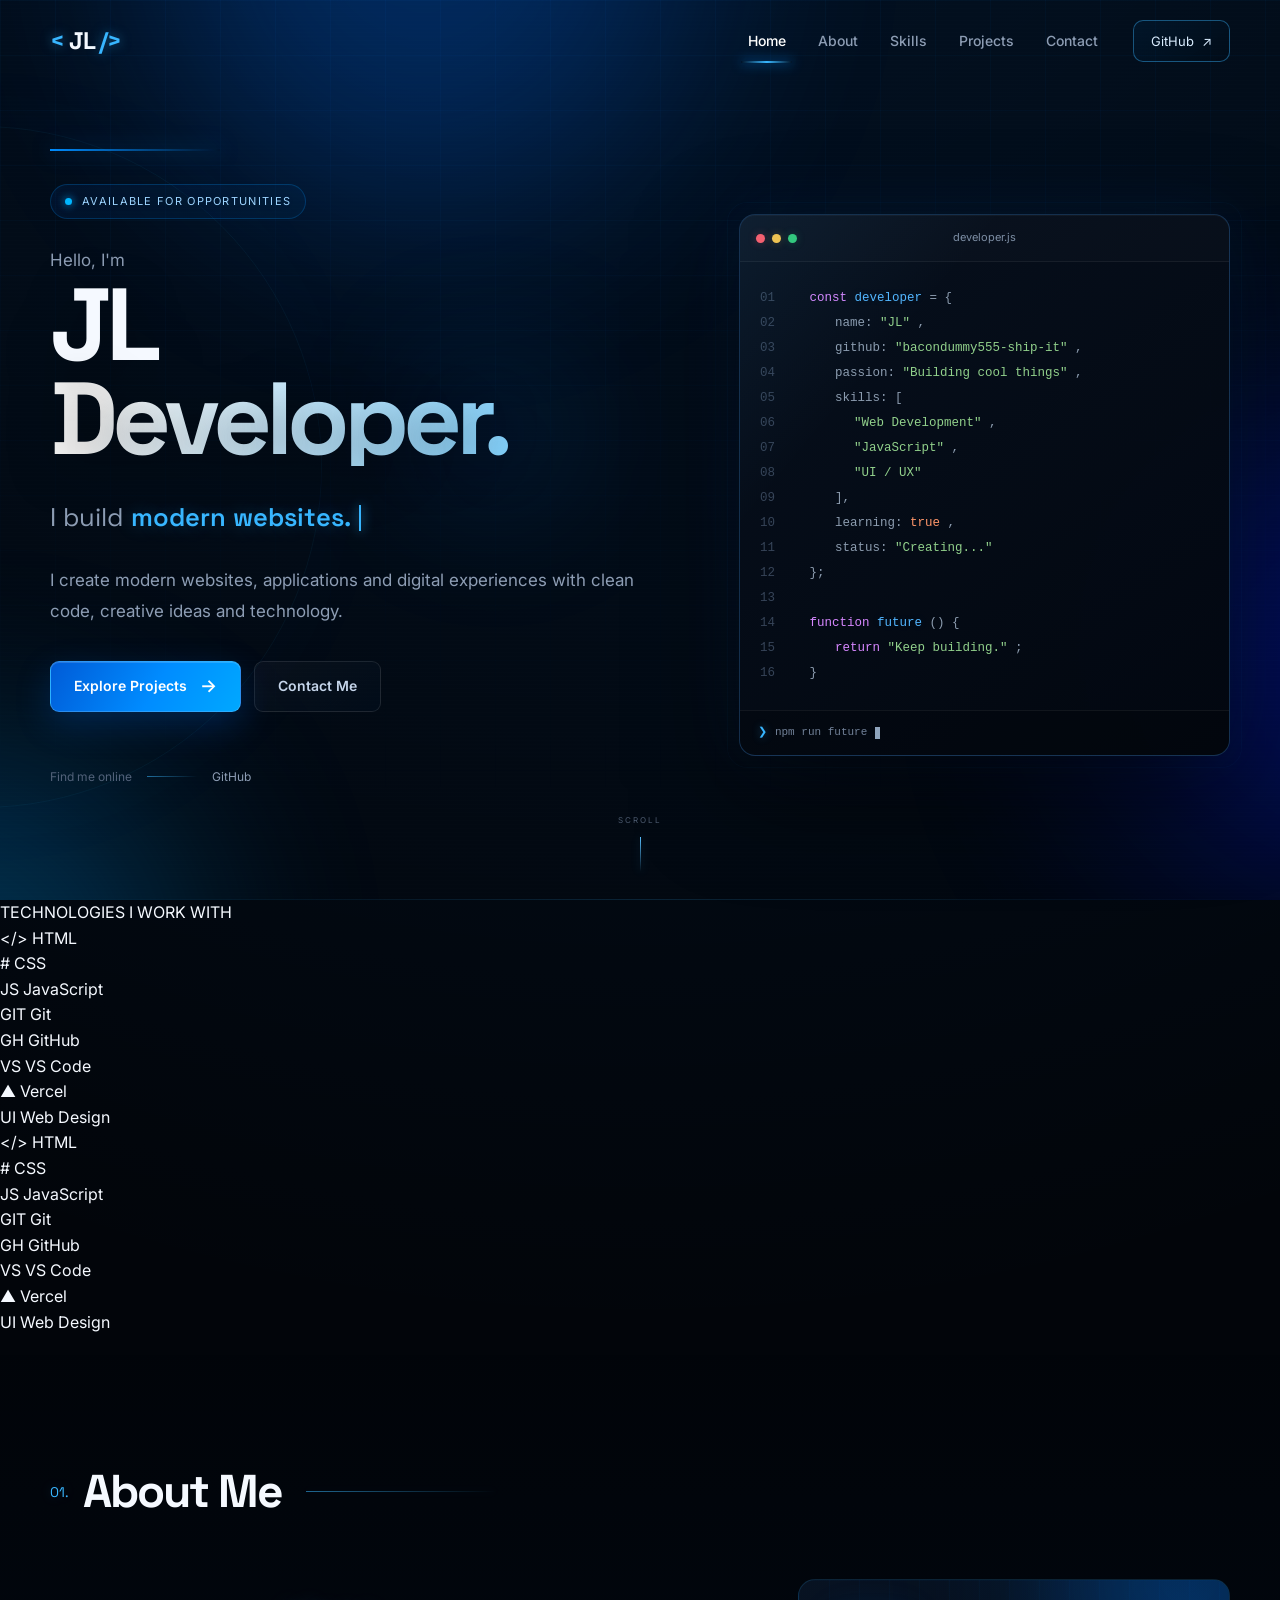
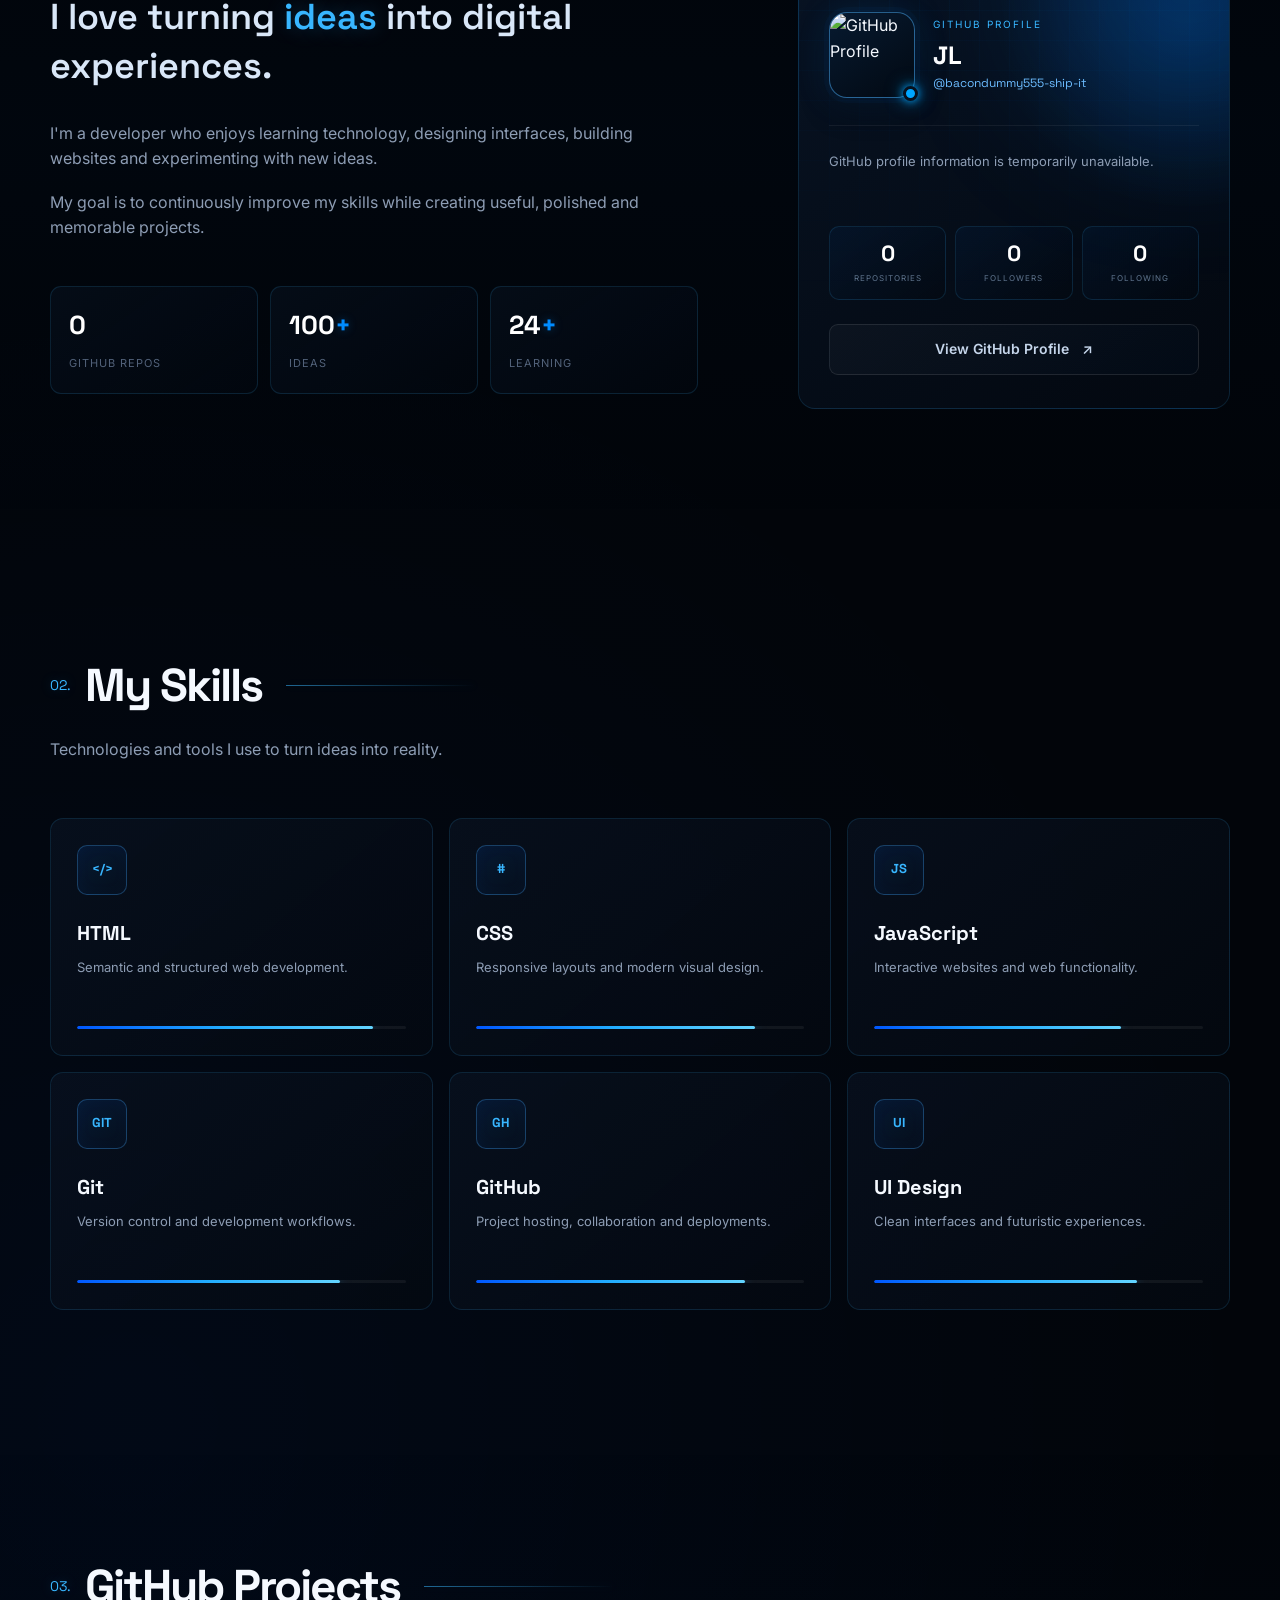
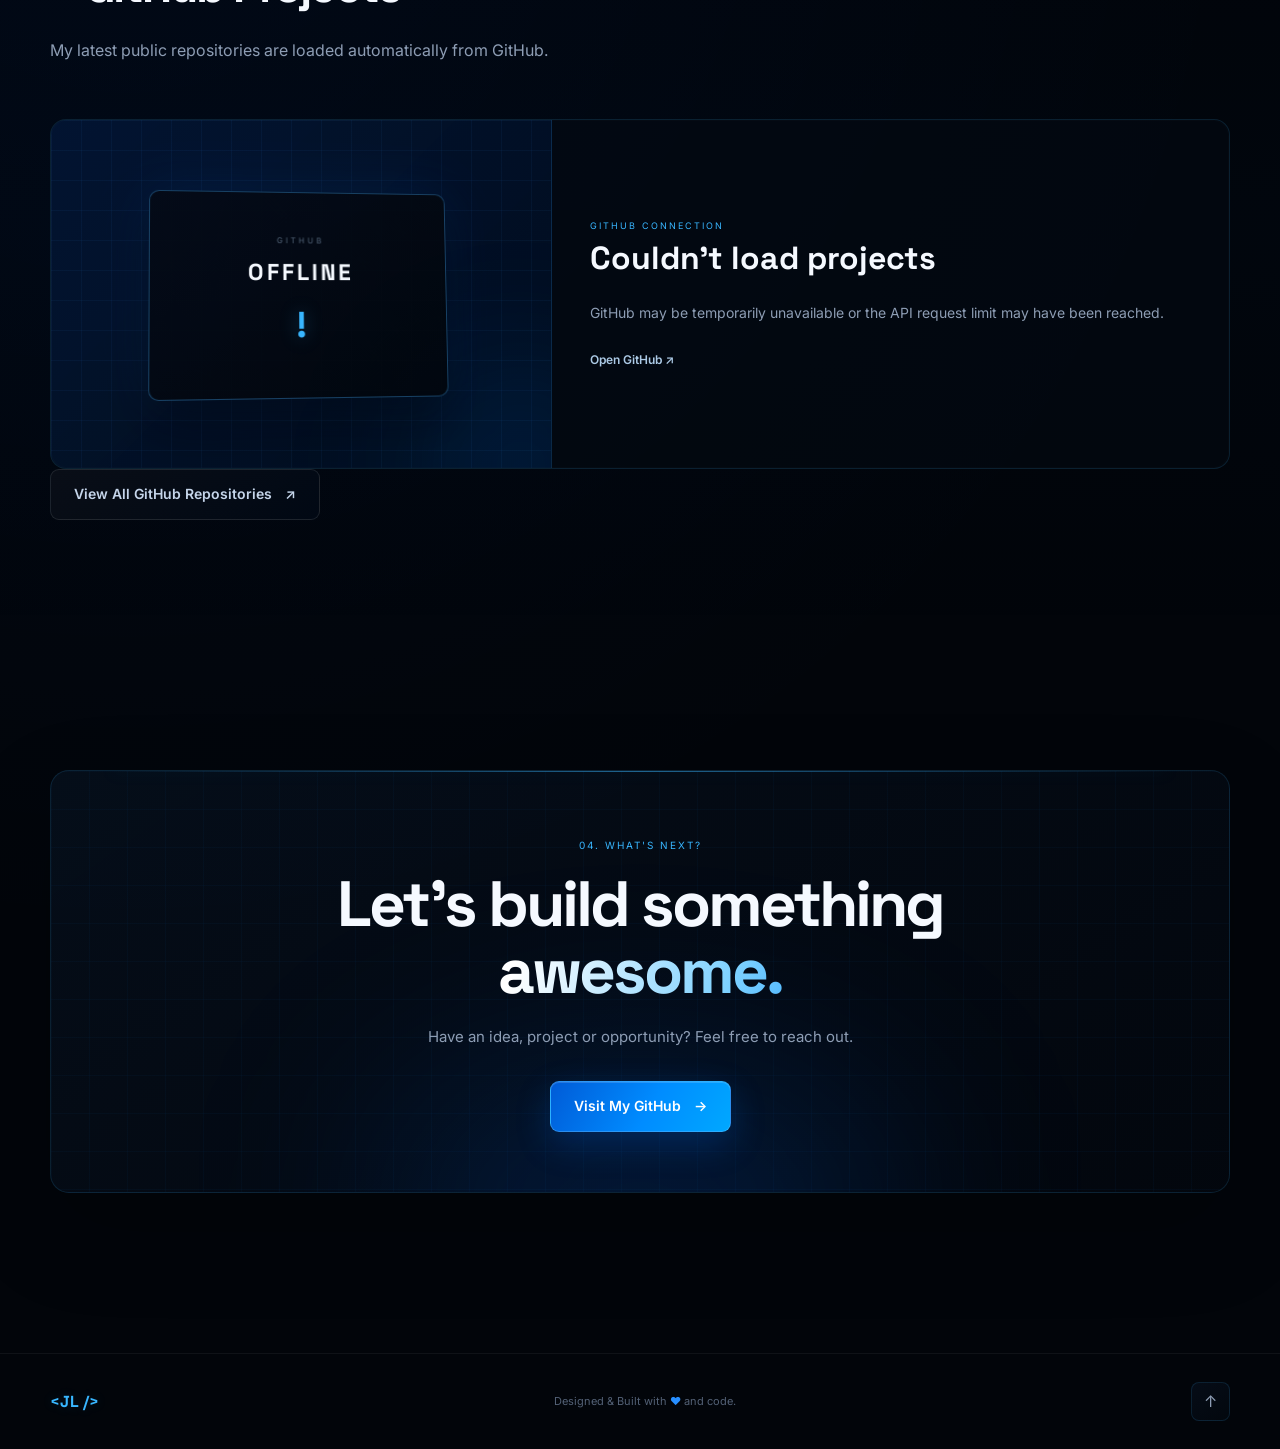
==== commit d35b362a: "Auto sync: 2026-08-19 03:59:16" ====
--- a/index.html
+++ b/index.html
@@ -1,5 +1,6 @@
 <!DOCTYPE html>
 <html lang="en">
+
 <head>
     <meta charset="UTF-8">
 
@@ -28,7 +29,9 @@
 
 <body>
 
-    <!-- Background Effects -->
+    <!-- =========================================
+         BACKGROUND
+    ========================================== -->
     <div class="background">
 
         <div class="grid"></div>
@@ -42,7 +45,9 @@
     </div>
 
 
-    <!-- Navigation -->
+    <!-- =========================================
+         NAVIGATION
+    ========================================== -->
     <header class="header">
 
         <nav class="navbar container">
@@ -95,11 +100,9 @@
                 id="menuButton"
                 aria-label="Open menu"
             >
-
                 <span></span>
                 <span></span>
                 <span></span>
-
             </button>
 
         </nav>
@@ -107,9 +110,7 @@
     </header>
 
 
-
     <main>
-
 
         <!-- =========================================
              HERO
@@ -117,7 +118,6 @@
         <section class="hero section" id="home">
 
             <div class="container hero-container">
-
 
                 <div class="hero-content reveal">
 
@@ -216,12 +216,10 @@
                 </div>
 
 
-
-                <!-- Hero Code Window -->
+                <!-- HERO CODE WINDOW -->
                 <div class="hero-visual reveal">
 
                     <div class="code-window">
-
 
                         <div class="code-header">
 
@@ -235,7 +233,7 @@
                                 developer.js
                             </div>
 
-                            <div class="code-header-space"></div>
+                            <div></div>
 
                         </div>
 
@@ -519,6 +517,137 @@
 
         </section>
 
+
+        <!-- =========================================
+             TECH STACK MARQUEE
+        ========================================== -->
+        <section class="tech-stack-section">
+
+            <div class="tech-stack-label">
+
+                <span class="tech-label-line"></span>
+
+                <p>
+                    TECHNOLOGIES I WORK WITH
+                </p>
+
+                <span class="tech-label-line"></span>
+
+            </div>
+
+
+            <div class="tech-marquee">
+
+                <div class="tech-marquee-fade tech-marquee-fade-left"></div>
+                <div class="tech-marquee-fade tech-marquee-fade-right"></div>
+
+
+                <div class="tech-marquee-track">
+
+                    <!-- FIRST SET -->
+
+                    <div class="tech-item">
+                        <span class="tech-icon">&lt;/&gt;</span>
+                        <span>HTML</span>
+                    </div>
+
+
+                    <div class="tech-item">
+                        <span class="tech-icon">#</span>
+                        <span>CSS</span>
+                    </div>
+
+
+                    <div class="tech-item">
+                        <span class="tech-icon">JS</span>
+                        <span>JavaScript</span>
+                    </div>
+
+
+                    <div class="tech-item">
+                        <span class="tech-icon">GIT</span>
+                        <span>Git</span>
+                    </div>
+
+
+                    <div class="tech-item">
+                        <span class="tech-icon">GH</span>
+                        <span>GitHub</span>
+                    </div>
+
+
+                    <div class="tech-item">
+                        <span class="tech-icon">VS</span>
+                        <span>VS Code</span>
+                    </div>
+
+
+                    <div class="tech-item">
+                        <span class="tech-icon">▲</span>
+                        <span>Vercel</span>
+                    </div>
+
+
+                    <div class="tech-item">
+                        <span class="tech-icon">UI</span>
+                        <span>Web Design</span>
+                    </div>
+
+
+                    <!-- DUPLICATE SET FOR LOOP -->
+
+                    <div class="tech-item">
+                        <span class="tech-icon">&lt;/&gt;</span>
+                        <span>HTML</span>
+                    </div>
+
+
+                    <div class="tech-item">
+                        <span class="tech-icon">#</span>
+                        <span>CSS</span>
+                    </div>
+
+
+                    <div class="tech-item">
+                        <span class="tech-icon">JS</span>
+                        <span>JavaScript</span>
+                    </div>
+
+
+                    <div class="tech-item">
+                        <span class="tech-icon">GIT</span>
+                        <span>Git</span>
+                    </div>
+
+
+                    <div class="tech-item">
+                        <span class="tech-icon">GH</span>
+                        <span>GitHub</span>
+                    </div>
+
+
+                    <div class="tech-item">
+                        <span class="tech-icon">VS</span>
+                        <span>VS Code</span>
+                    </div>
+
+
+                    <div class="tech-item">
+                        <span class="tech-icon">▲</span>
+                        <span>Vercel</span>
+                    </div>
+
+
+                    <div class="tech-item">
+                        <span class="tech-icon">UI</span>
+                        <span>Web Design</span>
+                    </div>
+
+                </div>
+
+            </div>
+
+        </section>
 
 
         <!-- =========================================
@@ -544,9 +673,7 @@
                 </div>
 
 
-
                 <div class="about-grid">
-
 
                     <div class="about-text reveal">
 
@@ -628,125 +755,126 @@
                     </div>
 
 
-
+                    <!-- GITHUB PROFILE -->
                     <div class="about-card github-profile-card reveal">
 
-    <div class="about-card-glow"></div>
-
-    <div class="github-profile-top">
-
-        <div class="github-avatar-wrapper">
-
-            <img
-                id="githubAvatar"
-                class="github-avatar"
-                src=""
-                alt="GitHub Profile"
-            >
-
-            <span class="github-online-dot"></span>
-
-        </div>
-
-
-        <div class="github-profile-identity">
-
-            <span class="small-label">
-                GITHUB PROFILE
-            </span>
-
-            <h3 id="githubDisplayName">
-                JL
-            </h3>
-
-            <a
-                id="githubUsername"
-                class="github-username"
-                href="https://github.com/bacondummy555-ship-it"
-                target="_blank"
-                rel="noopener noreferrer"
-            >
-                @bacondummy555-ship-it
-            </a>
-
-        </div>
-
-    </div>
-
-
-    <p
-        class="github-bio"
-        id="githubBio"
-    >
-        Loading GitHub profile...
-    </p>
-
-
-    <div class="github-profile-stats">
-
-        <div class="github-stat">
-
-            <strong id="githubProfileRepos">
-                0
-            </strong>
-
-            <span>
-                Repositories
-            </span>
-
-        </div>
-
-
-        <div class="github-stat">
-
-            <strong id="githubFollowers">
-                0
-            </strong>
-
-            <span>
-                Followers
-            </span>
-
-        </div>
-
-
-        <div class="github-stat">
-
-            <strong id="githubFollowing">
-                0
-            </strong>
-
-            <span>
-                Following
-            </span>
-
-        </div>
-
-    </div>
-
-
-    <a
-        id="githubProfileLink"
-        href="https://github.com/bacondummy555-ship-it"
-        target="_blank"
-        rel="noopener noreferrer"
-        class="button button-secondary github-profile-button"
-    >
-        View GitHub Profile
-
-        <span>
-            ↗
-        </span>
-    </a>
-
-</div>
+                        <div class="about-card-glow"></div>
+
+
+                        <div class="github-profile-top">
+
+                            <div class="github-avatar-wrapper">
+
+                                <img
+                                    id="githubAvatar"
+                                    class="github-avatar"
+                                    src=""
+                                    alt="GitHub Profile"
+                                >
+
+                                <span class="github-online-dot"></span>
+
+                            </div>
+
+
+                            <div class="github-profile-identity">
+
+                                <span class="small-label">
+                                    GITHUB PROFILE
+                                </span>
+
+                                <h3 id="githubDisplayName">
+                                    JL
+                                </h3>
+
+                                <a
+                                    id="githubUsername"
+                                    class="github-username"
+                                    href="https://github.com/bacondummy555-ship-it"
+                                    target="_blank"
+                                    rel="noopener noreferrer"
+                                >
+                                    @bacondummy555-ship-it
+                                </a>
+
+                            </div>
+
+                        </div>
+
+
+                        <p
+                            class="github-bio"
+                            id="githubBio"
+                        >
+                            Loading GitHub profile...
+                        </p>
+
+
+                        <div class="github-profile-stats">
+
+                            <div class="github-stat">
+
+                                <strong id="githubProfileRepos">
+                                    0
+                                </strong>
+
+                                <span>
+                                    Repositories
+                                </span>
+
+                            </div>
+
+
+                            <div class="github-stat">
+
+                                <strong id="githubFollowers">
+                                    0
+                                </strong>
+
+                                <span>
+                                    Followers
+                                </span>
+
+                            </div>
+
+
+                            <div class="github-stat">
+
+                                <strong id="githubFollowing">
+                                    0
+                                </strong>
+
+                                <span>
+                                    Following
+                                </span>
+
+                            </div>
+
+                        </div>
+
+
+                        <a
+                            id="githubProfileLink"
+                            href="https://github.com/bacondummy555-ship-it"
+                            target="_blank"
+                            rel="noopener noreferrer"
+                            class="button button-secondary github-profile-button"
+                        >
+                            View GitHub Profile
+
+                            <span>
+                                ↗
+                            </span>
+
+                        </a>
+
+                    </div>
 
                 </div>
 
             </div>
 
         </section>
-
 
 
         <!-- =========================================
@@ -756,7 +884,6 @@
 
             <div class="container">
 
-
                 <div class="section-heading reveal">
 
                     <span class="section-number">
@@ -779,9 +906,7 @@
                 </p>
 
 
-
                 <div class="skills-grid">
-
 
                     <div class="skill-card reveal">
 
@@ -804,7 +929,6 @@
                     </div>
 
 
-
                     <div class="skill-card reveal">
 
                         <div class="skill-icon">
@@ -826,7 +950,6 @@
                     </div>
 
 
-
                     <div class="skill-card reveal">
 
                         <div class="skill-icon">
@@ -848,7 +971,6 @@
                     </div>
 
 
-
                     <div class="skill-card reveal">
 
                         <div class="skill-icon">
@@ -870,7 +992,6 @@
                     </div>
 
 
-
                     <div class="skill-card reveal">
 
                         <div class="skill-icon">
@@ -892,7 +1013,6 @@
                     </div>
 
 
-
                     <div class="skill-card reveal">
 
                         <div class="skill-icon">
@@ -918,7 +1038,6 @@
             </div>
 
         </section>
-
 
 
         <!-- =========================================
@@ -928,7 +1047,6 @@
 
             <div class="container">
 
-
                 <div class="section-heading reveal">
 
                     <span class="section-number">
@@ -952,8 +1070,6 @@
                 </p>
 
 
-
-                <!-- JavaScript puts GitHub repositories here -->
                 <div
                     class="projects-grid"
                     id="githubProjects"
@@ -1011,15 +1127,7 @@
                 </div>
 
 
-
-                <div
-                    style="
-                        display: flex;
-                        justify-content: center;
-                        margin-top: 40px;
-                    "
-                    class="reveal"
-                >
+                <div class="projects-view-all reveal">
 
                     <a
                         href="https://github.com/bacondummy555-ship-it?tab=repositories"
@@ -1032,6 +1140,7 @@
                         <span>
                             ↗
                         </span>
+
                     </a>
 
                 </div>
@@ -1039,7 +1148,6 @@
             </div>
 
         </section>
-
 
 
         <!-- =========================================
@@ -1100,7 +1208,6 @@
         </section>
 
     </main>
-
 
 
     <!-- =========================================
@@ -1144,4 +1251,5 @@
     <script src="script.js"></script>
 
 </body>
+
 </html>
--- a/style.css
+++ b/style.css
@@ -1,30 +1,36 @@
-/* =========================================
-   GLOBAL
-========================================= */
+/* =========================================================
+   JL DEVELOPER PORTFOLIO
+   BLACK + ELECTRIC BLUE THEME
+========================================================= */
 
 :root {
-    --background: #03060c;
-    --background-secondary: #060b15;
-
-    --card: rgba(8, 16, 29, 0.72);
-    --card-solid: #08101d;
+    --background: #02050a;
+    --background-secondary: #050a12;
+
+    --card: rgba(6, 14, 26, 0.78);
+    --card-solid: #07111f;
 
     --blue: #008cff;
-    --blue-light: #32a8ff;
+    --blue-light: #38b6ff;
+    --blue-bright: #00a8ff;
     --blue-dark: #0057ff;
-
-    --text: #f4f8ff;
-    --text-secondary: #8b9bb5;
-    --text-dark: #56647b;
-
-    --border: rgba(64, 156, 255, 0.14);
-    --border-bright: rgba(64, 156, 255, 0.4);
+    --cyan: #5ed8ff;
+
+    --text: #f5f9ff;
+    --text-secondary: #8d9db4;
+    --text-dark: #52627a;
+
+    --border: rgba(56, 182, 255, 0.14);
+    --border-bright: rgba(56, 182, 255, 0.42);
 
     --container: 1180px;
-
     --transition: 0.3s ease;
 }
 
+
+/* =========================================================
+   RESET
+========================================================= */
 
 * {
     margin: 0;
@@ -32,17 +38,22 @@
     box-sizing: border-box;
 }
 
-
 html {
     scroll-behavior: smooth;
 }
 
-
 body {
+    position: relative;
+
     background:
         radial-gradient(
-            circle at 50% 0%,
-            rgba(0, 119, 255, 0.07),
+            circle at 50% -10%,
+            rgba(0, 126, 255, 0.12),
+            transparent 35%
+        ),
+        radial-gradient(
+            circle at 10% 65%,
+            rgba(0, 88, 255, 0.05),
             transparent 35%
         ),
         var(--background);
@@ -56,22 +67,85 @@
     overflow-x: hidden;
 }
 
+body::before {
+    content: "";
+
+    position: fixed;
+
+    inset: 0;
+
+    z-index: -20;
+
+    pointer-events: none;
+
+    background:
+        linear-gradient(
+            rgba(255, 255, 255, 0.012) 1px,
+            transparent 1px
+        );
+
+    background-size: 100% 4px;
+
+    opacity: 0.5;
+}
 
 body.menu-open {
     overflow: hidden;
 }
-
 
 a {
     color: inherit;
     text-decoration: none;
 }
 
-
 button {
     font: inherit;
 }
 
+img {
+    display: block;
+    max-width: 100%;
+}
+
+::selection {
+    background: rgba(0, 149, 255, 0.35);
+    color: #ffffff;
+}
+
+
+/* =========================================================
+   SCROLLBAR
+========================================================= */
+
+::-webkit-scrollbar {
+    width: 10px;
+}
+
+::-webkit-scrollbar-track {
+    background: #02050a;
+}
+
+::-webkit-scrollbar-thumb {
+    background:
+        linear-gradient(
+            to bottom,
+            #074879,
+            #008cff
+        );
+
+    border-radius: 10px;
+
+    border: 3px solid #02050a;
+}
+
+::-webkit-scrollbar-thumb:hover {
+    background: #38b6ff;
+}
+
+
+/* =========================================================
+   UTILITIES
+========================================================= */
 
 .container {
     width: min(
@@ -82,38 +156,43 @@
     margin-inline: auto;
 }
 
-
 .section {
     position: relative;
 
     padding: 120px 0;
 }
 
-
 .blue-text {
     color: var(--blue-light);
-}
-
+
+    text-shadow:
+        0 0 20px rgba(56, 182, 255, 0.25);
+}
 
 .gradient-text {
-    background: linear-gradient(
-        110deg,
-        #ffffff,
-        #54baff,
-        #0077ff
-    );
+    background:
+        linear-gradient(
+            110deg,
+            #ffffff 5%,
+            #7dd1ff 42%,
+            #008cff 75%,
+            #5ed8ff
+        );
+
+    background-size: 200% auto;
 
     background-clip: text;
     -webkit-background-clip: text;
 
     color: transparent;
-}
-
-
-
-/* =========================================
-   BACKGROUND
-========================================= */
+
+    animation: gradientMove 6s linear infinite;
+}
+
+
+/* =========================================================
+   BACKGROUND EFFECTS
+========================================================= */
 
 .background {
     position: fixed;
@@ -127,7 +206,6 @@
     pointer-events: none;
 }
 
-
 .grid {
     position: absolute;
 
@@ -135,12 +213,12 @@
 
     background-image:
         linear-gradient(
-            rgba(0, 132, 255, 0.035) 1px,
+            rgba(0, 132, 255, 0.04) 1px,
             transparent 1px
         ),
         linear-gradient(
             90deg,
-            rgba(0, 132, 255, 0.035) 1px,
+            rgba(0, 132, 255, 0.04) 1px,
             transparent 1px
         );
 
@@ -150,86 +228,87 @@
         linear-gradient(
             to bottom,
             black,
-            transparent 90%
-        );
-}
-
+            transparent 92%
+        );
+
+    animation: gridMove 18s linear infinite;
+}
 
 .orb {
     position: absolute;
 
     border-radius: 50%;
 
-    filter: blur(100px);
-
-    opacity: 0.25;
-}
-
+    filter: blur(110px);
+
+    opacity: 0.28;
+
+    animation: orbFloat 12s ease-in-out infinite;
+}
 
 .orb-one {
+    width: 540px;
+    height: 540px;
+
+    background: #006eff;
+
+    top: -330px;
+    left: 12%;
+}
+
+.orb-two {
     width: 500px;
     height: 500px;
 
-    background: #006eff;
-
-    top: -300px;
-    left: 15%;
-}
-
-
-.orb-two {
-    width: 450px;
-    height: 450px;
-
     background: #001aff;
 
     top: 45%;
-    right: -300px;
-}
-
+    right: -320px;
+
+    animation-delay: -4s;
+}
 
 .orb-three {
-    width: 400px;
-    height: 400px;
+    width: 430px;
+    height: 430px;
 
     background: #00a2ff;
 
-    bottom: -250px;
+    bottom: -280px;
     left: -250px;
-}
-
+
+    animation-delay: -7s;
+}
 
 #cursorGlow {
     position: absolute;
 
-    width: 400px;
-    height: 400px;
+    width: 500px;
+    height: 500px;
 
     border-radius: 50%;
 
     background:
         radial-gradient(
             circle,
-            rgba(0, 136, 255, 0.08),
-            transparent 68%
-        );
-
-    transform:
-        translate(-50%, -50%);
+            rgba(0, 142, 255, 0.1),
+            rgba(0, 106, 255, 0.03) 35%,
+            transparent 70%
+        );
+
+    transform: translate(-50%, -50%);
 
     opacity: 0;
 
-    transition:
-        opacity 0.25s ease;
+    transition: opacity 0.2s ease;
 
     pointer-events: none;
 }
 
 
-
-/* =========================================
+/* =========================================================
    HEADER
-========================================= */
+========================================================= */
 
 .header {
     position: fixed;
@@ -240,23 +319,29 @@
 
     z-index: 1000;
 
-    transition: var(--transition);
-
-    border-bottom:
-        1px solid transparent;
-}
-
+    transition:
+        background 0.35s ease,
+        border-color 0.35s ease,
+        box-shadow 0.35s ease;
+
+    border-bottom: 1px solid transparent;
+}
 
 .header.scrolled {
     background:
-        rgba(3, 6, 12, 0.82);
-
-    backdrop-filter: blur(18px);
-
-    border-color:
-        rgba(255, 255, 255, 0.06);
-}
-
+        linear-gradient(
+            to bottom,
+            rgba(2, 6, 12, 0.96),
+            rgba(2, 6, 12, 0.86)
+        );
+
+    backdrop-filter: blur(22px);
+
+    border-color: rgba(56, 182, 255, 0.09);
+
+    box-shadow:
+        0 14px 40px rgba(0, 0, 0, 0.23);
+}
 
 .navbar {
     min-height: 82px;
@@ -268,24 +353,33 @@
     gap: 35px;
 }
 
-
 .logo {
-    font-family:
-        "Space Grotesk",
-        sans-serif;
+    position: relative;
+
+    font-family: "Space Grotesk", sans-serif;
 
     font-size: 24px;
 
     font-weight: 700;
 
     letter-spacing: -1px;
-}
-
+
+    transition: var(--transition);
+}
+
+.logo:hover {
+    transform: translateY(-2px);
+
+    text-shadow:
+        0 0 18px rgba(56, 182, 255, 0.35);
+}
 
 .logo-symbol {
     color: var(--blue-light);
-}
-
+
+    text-shadow:
+        0 0 12px rgba(56, 182, 255, 0.5);
+}
 
 .nav-links {
     margin-left: auto;
@@ -297,7 +391,6 @@
     gap: 32px;
 }
 
-
 .nav-link {
     position: relative;
 
@@ -310,44 +403,46 @@
     transition: var(--transition);
 }
 
-
 .nav-link::after {
     content: "";
 
     position: absolute;
 
-    bottom: -10px;
+    bottom: -11px;
     left: 50%;
 
     width: 0;
     height: 2px;
 
     background:
-        var(--blue-light);
-
-    transform:
-        translateX(-50%);
-
-    box-shadow:
-        0 0 10px var(--blue);
+        linear-gradient(
+            to right,
+            transparent,
+            var(--blue-light),
+            transparent
+        );
+
+    transform: translateX(-50%);
+
+    box-shadow:
+        0 0 12px var(--blue);
 
     transition: var(--transition);
 }
-
 
 .nav-link:hover,
 .nav-link.active {
     color: #ffffff;
 }
 
-
 .nav-link:hover::after,
 .nav-link.active::after {
-    width: 100%;
-}
-
+    width: 135%;
+}
 
 .github-nav {
+    position: relative;
+
     display: flex;
 
     gap: 8px;
@@ -356,31 +451,64 @@
 
     padding: 10px 17px;
 
-    border:
-        1px solid var(--border-bright);
-
-    border-radius: 9px;
+    overflow: hidden;
+
+    border: 1px solid var(--border-bright);
+
+    border-radius: 10px;
 
     color: #d9edff;
 
     font-size: 13px;
 
+    background:
+        linear-gradient(
+            145deg,
+            rgba(0, 139, 255, 0.06),
+            rgba(0, 0, 0, 0.08)
+        );
+
     transition: var(--transition);
 }
 
+.github-nav::before {
+    content: "";
+
+    position: absolute;
+
+    width: 60px;
+    height: 150%;
+
+    top: -25%;
+    left: -90px;
+
+    background:
+        linear-gradient(
+            90deg,
+            transparent,
+            rgba(255, 255, 255, 0.2),
+            transparent
+        );
+
+    transform: skewX(-20deg);
+
+    transition: 0.6s ease;
+}
+
+.github-nav:hover::before {
+    left: 130%;
+}
 
 .github-nav:hover {
-    background:
-        rgba(0, 132, 255, 0.1);
-
-    border-color:
-        var(--blue);
-
-    box-shadow:
-        0 0 25px
-        rgba(0, 132, 255, 0.15);
-}
-
+    background: rgba(0, 132, 255, 0.11);
+
+    border-color: var(--blue-light);
+
+    transform: translateY(-2px);
+
+    box-shadow:
+        0 0 30px rgba(0, 132, 255, 0.16);
+}
 
 .menu-button {
     width: 42px;
@@ -395,17 +523,14 @@
 
     gap: 5px;
 
-    border:
-        1px solid var(--border);
+    border: 1px solid var(--border);
 
     border-radius: 8px;
 
-    background:
-        rgba(4, 10, 19, 0.7);
+    background: rgba(4, 10, 19, 0.7);
 
     cursor: pointer;
 }
-
 
 .menu-button span {
     width: 18px;
@@ -417,10 +542,9 @@
 }
 
 
-
-/* =========================================
+/* =========================================================
    HERO
-========================================= */
+========================================================= */
 
 .hero {
     min-height: 100vh;
@@ -431,8 +555,50 @@
     display: flex;
 
     align-items: center;
-}
-
+
+    isolation: isolate;
+}
+
+.hero::before {
+    content: "";
+
+    position: absolute;
+
+    width: 680px;
+    height: 680px;
+
+    left: -360px;
+    top: 14%;
+
+    border-radius: 50%;
+
+    border: 1px solid rgba(56, 182, 255, 0.06);
+
+    box-shadow:
+        0 0 100px rgba(0, 130, 255, 0.03);
+
+    pointer-events: none;
+}
+
+.hero::after {
+    content: "";
+
+    position: absolute;
+
+    height: 1px;
+
+    left: 0;
+    right: 0;
+    bottom: 0;
+
+    background:
+        linear-gradient(
+            to right,
+            transparent,
+            rgba(56, 182, 255, 0.16),
+            transparent
+        );
+}
 
 .hero-container {
     display: grid;
@@ -446,8 +612,35 @@
     align-items: center;
 }
 
+.hero-content {
+    position: relative;
+}
+
+.hero-content::before {
+    content: "";
+
+    position: absolute;
+
+    width: 170px;
+    height: 2px;
+
+    left: 0;
+    top: -35px;
+
+    background:
+        linear-gradient(
+            to right,
+            var(--blue),
+            transparent
+        );
+
+    box-shadow:
+        0 0 20px rgba(0, 149, 255, 0.5);
+}
 
 .availability {
+    position: relative;
+
     width: fit-content;
 
     display: flex;
@@ -458,35 +651,36 @@
 
     margin-bottom: 28px;
 
-    padding: 8px 13px;
+    padding: 8px 14px;
 
     border:
         1px solid rgba(
             0,
             149,
             255,
-            0.22
+            0.24
         );
 
     border-radius: 50px;
 
     background:
-        rgba(
-            0,
-            104,
-            255,
-            0.055
-        );
-
-    color: #95cfff;
-
-    font-size: 12px;
+        linear-gradient(
+            90deg,
+            rgba(0, 104, 255, 0.075),
+            rgba(0, 168, 255, 0.035)
+        );
+
+    color: #9cd4ff;
+
+    font-size: 11px;
 
     text-transform: uppercase;
 
-    letter-spacing: 1.2px;
-}
-
+    letter-spacing: 1.3px;
+
+    box-shadow:
+        inset 0 0 20px rgba(0, 132, 255, 0.03);
+}
 
 .availability-dot {
     width: 7px;
@@ -494,51 +688,64 @@
 
     border-radius: 50%;
 
-    background: #00a6ff;
-
-    box-shadow:
-        0 0 8px #00a6ff;
-
-    animation:
-        pulse 2s infinite;
-}
-
+    background: #00b7ff;
+
+    box-shadow:
+        0 0 9px #00a6ff;
+
+    animation: pulse 2s infinite;
+}
 
 .hero-intro {
-    color:
-        var(--text-secondary);
+    color: var(--text-secondary);
 
     margin-bottom: 3px;
 
     font-size: 17px;
 }
 
-
 .hero-title {
-    font-family:
-        "Space Grotesk",
-        sans-serif;
-
-    font-size:
-        clamp(
-            68px,
-            8vw,
-            105px
-        );
-
-    line-height: 0.95;
+    position: relative;
+
+    font-family: "Space Grotesk", sans-serif;
+
+    font-size: clamp(68px, 8vw, 105px);
+
+    line-height: 0.92;
 
     letter-spacing: -6px;
 
-    margin-bottom: 28px;
-}
-
+    margin-bottom: 30px;
+
+    text-shadow:
+        0 10px 50px rgba(0, 0, 0, 0.35);
+}
+
+.hero-title::after {
+    content: "";
+
+    position: absolute;
+
+    width: 140px;
+    height: 140px;
+
+    right: 14%;
+    bottom: -35px;
+
+    border-radius: 50%;
+
+    background:
+        rgba(0, 130, 255, 0.16);
+
+    filter: blur(70px);
+
+    z-index: -1;
+}
 
 .hero-title span {
     display: block;
 }
 
-
 .typing-row {
     min-height: 44px;
 
@@ -550,55 +757,45 @@
 
     margin-bottom: 25px;
 
-    font-size:
-        clamp(
-            20px,
-            2vw,
-            27px
-        );
-
-    font-family:
-        "Space Grotesk",
-        sans-serif;
-}
-
+    font-size: clamp(20px, 2vw, 27px);
+
+    font-family: "Space Grotesk", sans-serif;
+}
 
 .typing-prefix {
     color: var(--text-secondary);
 }
 
-
 .typing-text {
-    color:
-        var(--blue-light);
+    color: var(--blue-light);
 
     font-weight: 600;
-}
-
+
+    text-shadow:
+        0 0 18px rgba(56, 182, 255, 0.28);
+}
 
 .typing-cursor {
     width: 2px;
     height: 26px;
 
-    background:
-        var(--blue-light);
-
-    animation:
-        blink 0.8s infinite;
-}
-
+    background: var(--blue-light);
+
+    box-shadow:
+        0 0 12px var(--blue-light);
+
+    animation: blink 0.8s infinite;
+}
 
 .hero-description {
     max-width: 590px;
 
-    color:
-        var(--text-secondary);
+    color: var(--text-secondary);
 
     font-size: 17px;
 
     line-height: 1.8;
 }
-
 
 .hero-buttons {
     margin-top: 35px;
@@ -611,6 +808,10 @@
 }
 
 
+/* =========================================================
+   BUTTONS
+========================================================= */
+
 .button {
     min-height: 51px;
 
@@ -621,8 +822,7 @@
 
     gap: 13px;
 
-    padding:
-        0 23px;
+    padding: 0 23px;
 
     border-radius: 9px;
 
@@ -631,13 +831,43 @@
     font-weight: 600;
 
     transition:
-        0.3s ease;
+        transform 0.3s ease,
+        box-shadow 0.3s ease,
+        border-color 0.3s ease,
+        background 0.3s ease;
 
     position: relative;
 
     overflow: hidden;
 }
 
+.button::before {
+    content: "";
+
+    position: absolute;
+
+    width: 70px;
+    height: 180%;
+
+    top: -40%;
+    left: -100px;
+
+    background:
+        linear-gradient(
+            90deg,
+            transparent,
+            rgba(255, 255, 255, 0.24),
+            transparent
+        );
+
+    transform: skewX(-20deg);
+
+    transition: left 0.65s ease;
+}
+
+.button:hover::before {
+    left: calc(100% + 30px);
+}
 
 .button-primary {
     color: #ffffff;
@@ -645,66 +875,47 @@
     background:
         linear-gradient(
             120deg,
-            #006ce9,
-            #009dff
+            #005bd7,
+            #008cff 55%,
+            #00a8ff
         );
 
     border:
-        1px solid
-        rgba(
+        1px solid rgba(
             99,
             193,
             255,
-            0.4
-        );
-
-    box-shadow:
-        0 10px 35px
-        rgba(
-            0,
-            116,
-            255,
-            0.2
-        );
-}
-
+            0.45
+        );
+
+    box-shadow:
+        0 12px 35px rgba(0, 116, 255, 0.22),
+        inset 0 1px rgba(255, 255, 255, 0.15);
+}
 
 .button-primary:hover {
-    transform:
-        translateY(-3px);
-
-    box-shadow:
-        0 15px 45px
-        rgba(
-            0,
-            139,
-            255,
-            0.35
-        );
-}
-
+    transform: translateY(-4px);
+
+    box-shadow:
+        0 18px 50px rgba(0, 139, 255, 0.38),
+        0 0 25px rgba(0, 145, 255, 0.18);
+}
 
 .button-arrow {
     font-size: 18px;
 
-    transition:
-        var(--transition);
-}
-
-
-.button-primary:hover
-.button-arrow {
-    transform:
-        translateX(4px);
-}
-
+    transition: var(--transition);
+}
+
+.button-primary:hover .button-arrow {
+    transform: translateX(4px);
+}
 
 .button-secondary {
     color: #c5d5ea;
 
     border:
-        1px solid
-        rgba(
+        1px solid rgba(
             255,
             255,
             255,
@@ -712,30 +923,30 @@
         );
 
     background:
-        rgba(
-            255,
-            255,
-            255,
-            0.025
-        );
-}
-
+        linear-gradient(
+            145deg,
+            rgba(255, 255, 255, 0.03),
+            rgba(0, 119, 255, 0.025)
+        );
+}
 
 .button-secondary:hover {
     color: #ffffff;
 
-    border-color:
-        var(--border-bright);
-
-    background:
-        rgba(
-            0,
-            119,
-            255,
-            0.08
-        );
-}
-
+    border-color: var(--border-bright);
+
+    background: rgba(0, 119, 255, 0.08);
+
+    transform: translateY(-3px);
+
+    box-shadow:
+        0 12px 35px rgba(0, 0, 0, 0.22);
+}
+
+
+/* =========================================================
+   HERO SOCIALS
+========================================================= */
 
 .hero-socials {
     margin-top: 55px;
@@ -746,78 +957,93 @@
 
     gap: 15px;
 
-    color:
-        var(--text-dark);
+    color: var(--text-dark);
 
     font-size: 12px;
 }
-
 
 .social-line {
     width: 50px;
     height: 1px;
 
     background:
-        rgba(
-            255,
-            255,
-            255,
-            0.13
-        );
-}
-
+        linear-gradient(
+            to right,
+            rgba(56, 182, 255, 0.55),
+            transparent
+        );
+}
 
 .hero-socials a {
-    color:
-        var(--text-secondary);
-
-    transition:
-        var(--transition);
-}
-
+    position: relative;
+
+    color: var(--text-secondary);
+
+    transition: var(--transition);
+}
 
 .hero-socials a:hover {
-    color:
-        var(--blue-light);
-}
-
-
-
-/* =========================================
-   CODE WINDOW
-========================================= */
+    color: var(--blue-light);
+
+    text-shadow:
+        0 0 12px rgba(56, 182, 255, 0.3);
+}
+
+
+/* =========================================================
+   HERO CODE WINDOW
+========================================================= */
 
 .hero-visual {
     position: relative;
-}
-
+
+    animation:
+        heroFloat 5.5s ease-in-out infinite;
+}
 
 .hero-visual::before {
     content: "";
 
     position: absolute;
 
-    width: 75%;
-    height: 75%;
+    width: 82%;
+    height: 82%;
 
     border-radius: 50%;
 
     background:
-        rgba(
-            0,
-            115,
-            255,
-            0.22
-        );
-
-    filter: blur(90px);
-
-    top: 15%;
-    left: 12%;
+        radial-gradient(
+            circle,
+            rgba(0, 128, 255, 0.3),
+            rgba(0, 80, 255, 0.08) 48%,
+            transparent 72%
+        );
+
+    filter: blur(75px);
+
+    top: 10%;
+    left: 9%;
 
     z-index: -1;
-}
-
+
+    animation: codeGlow 4s ease-in-out infinite;
+}
+
+.hero-visual::after {
+    content: "";
+
+    position: absolute;
+
+    inset: -12px;
+
+    border-radius: 20px;
+
+    border: 1px solid rgba(56, 182, 255, 0.04);
+
+    z-index: -1;
+
+    animation: borderPulse 3s ease-in-out infinite;
+}
 
 .code-window {
     position: relative;
@@ -827,48 +1053,41 @@
     background:
         linear-gradient(
             145deg,
-            rgba(
-                8,
-                16,
-                30,
-                0.95
-            ),
-            rgba(
-                3,
-                8,
-                17,
-                0.97
-            )
+            rgba(7, 16, 30, 0.98),
+            rgba(2, 7, 15, 0.98)
         );
 
     border:
-        1px solid
-        rgba(
+        1px solid rgba(
             74,
             164,
             255,
-            0.18
-        );
-
-    border-radius: 15px;
-
-    box-shadow:
-        0 35px 100px
-        rgba(
-            0,
-            0,
-            0,
-            0.55
-        ),
-        0 0 70px
-        rgba(
-            0,
-            116,
-            255,
-            0.07
-        );
-}
-
+            0.25
+        );
+
+    border-radius: 16px;
+
+    box-shadow:
+        0 35px 100px rgba(0, 0, 0, 0.6),
+        0 0 70px rgba(0, 116, 255, 0.11),
+        inset 0 1px rgba(255, 255, 255, 0.035);
+
+    transition:
+        transform 0.35s ease,
+        border-color 0.35s ease,
+        box-shadow 0.35s ease;
+}
+
+.code-window:hover {
+    transform: translateY(-5px);
+
+    border-color:
+        rgba(56, 182, 255, 0.42);
+
+    box-shadow:
+        0 45px 120px rgba(0, 0, 0, 0.65),
+        0 0 85px rgba(0, 136, 255, 0.16);
+}
 
 .code-window::before {
     content: "";
@@ -880,49 +1099,65 @@
     background:
         linear-gradient(
             130deg,
-            rgba(
-                80,
-                187,
-                255,
-                0.05
-            ),
+            rgba(80, 187, 255, 0.075),
             transparent 28%
         );
 
     pointer-events: none;
 }
 
+.code-window::after {
+    content: "";
+
+    position: absolute;
+
+    width: 100%;
+    height: 70px;
+
+    left: 0;
+    top: -100px;
+
+    background:
+        linear-gradient(
+            to bottom,
+            transparent,
+            rgba(0, 160, 255, 0.035),
+            transparent
+        );
+
+    pointer-events: none;
+
+    animation: scanline 7s linear infinite;
+}
 
 .code-header {
     height: 47px;
 
     display: grid;
 
-    grid-template-columns:
-        1fr auto 1fr;
+    grid-template-columns: 1fr auto 1fr;
 
     align-items: center;
 
     border-bottom:
-        1px solid
-        rgba(
+        1px solid rgba(
             255,
             255,
             255,
             0.06
         );
 
-    padding:
-        0 16px;
-}
-
+    padding: 0 16px;
+
+    background:
+        rgba(255, 255, 255, 0.012);
+}
 
 .window-buttons {
     display: flex;
 
     gap: 7px;
 }
-
 
 .window-buttons span {
     width: 9px;
@@ -930,57 +1165,69 @@
 
     border-radius: 50%;
 
-    background:
-        #253347;
-}
-
+    background: #253347;
+}
 
 .window-buttons span:nth-child(1) {
     background: #ff5a67;
-}
-
+
+    box-shadow:
+        0 0 8px rgba(255, 90, 103, 0.3);
+}
 
 .window-buttons span:nth-child(2) {
     background: #f7c348;
-}
-
+
+    box-shadow:
+        0 0 8px rgba(247, 195, 72, 0.25);
+}
 
 .window-buttons span:nth-child(3) {
     background: #31c877;
-}
-
+
+    box-shadow:
+        0 0 8px rgba(49, 200, 119, 0.25);
+}
 
 .file-name {
-    color:
-        #77879d;
+    color: #7d8ea4;
 
     font-size: 11px;
 }
 
-
 .code-body {
-    padding:
-        24px 20px;
+    padding: 24px 20px;
 
     font-family:
         Consolas,
         Monaco,
         monospace;
 
-    font-size:
-        12.5px;
+    font-size: 12.5px;
 
     line-height: 2;
 }
-
 
 .code-line {
     white-space: nowrap;
 
-    color:
-        #8c9caf;
-}
-
+    color: #8c9caf;
+
+    transition:
+        color 0.25s ease,
+        background 0.25s ease;
+}
+
+.code-line:hover {
+    color: #c5d7eb;
+
+    background:
+        linear-gradient(
+            90deg,
+            rgba(0, 132, 255, 0.055),
+            transparent
+        );
+}
 
 .line-number {
     width: 30px;
@@ -989,52 +1236,44 @@
 
     margin-right: 12px;
 
-    color:
-        #364458;
+    color: #364458;
 
     user-select: none;
 }
-
 
 .code-indent {
     display: inline-block;
-
     width: 18px;
 }
-
 
 .code-double-indent {
     display: inline-block;
-
     width: 37px;
 }
-
 
 .code-purple {
     color: #d787ff;
 }
 
-
 .code-blue {
     color: #52b6ff;
-}
-
+
+    text-shadow:
+        0 0 10px rgba(82, 182, 255, 0.12);
+}
 
 .code-green {
     color: #91d08b;
 }
 
-
 .code-orange {
     color: #ff966a;
 }
 
-
 .terminal-line {
     min-height: 45px;
 
-    padding:
-        0 18px;
+    padding: 0 18px;
 
     display: flex;
 
@@ -1043,56 +1282,45 @@
     gap: 8px;
 
     border-top:
-        1px solid
-        rgba(
+        1px solid rgba(
             255,
             255,
             255,
             0.06
         );
 
-    color:
-        #718198;
+    color: #718198;
 
     font-family:
         Consolas,
         monospace;
 
-    font-size:
-        11px;
-
-    background:
-        rgba(
-            0,
-            0,
-            0,
-            0.15
-        );
-}
-
+    font-size: 11px;
+
+    background:
+        rgba(0, 0, 0, 0.18);
+}
 
 .terminal-arrow {
-    color:
-        var(--blue-light);
-}
-
+    color: var(--blue-light);
+
+    text-shadow:
+        0 0 9px rgba(56, 182, 255, 0.45);
+}
 
 .terminal-cursor {
     width: 5px;
     height: 12px;
 
-    background:
-        #8fa4bc;
-
-    animation:
-        blink 1s infinite;
-}
-
-
-
-/* =========================================
+    background: #8fa4bc;
+
+    animation: blink 1s infinite;
+}
+
+
+/* =========================================================
    SCROLL INDICATOR
-========================================= */
+========================================================= */
 
 .scroll-indicator {
     position: absolute;
@@ -1100,8 +1328,7 @@
     bottom: 28px;
     left: 50%;
 
-    transform:
-        translateX(-50%);
+    transform: translateX(-50%);
 
     display: flex;
 
@@ -1111,14 +1338,12 @@
 
     gap: 10px;
 
-    color:
-        #4b596d;
+    color: #4b596d;
 
     font-size: 8px;
 
     letter-spacing: 2px;
 }
-
 
 .scroll-line {
     width: 1px;
@@ -1127,19 +1352,20 @@
     background:
         linear-gradient(
             to bottom,
-            #438bc1,
+            #58bfff,
             transparent
         );
 
-    animation:
-        scrollLine 2s infinite;
-}
-
-
-
-/* =========================================
+    box-shadow:
+        0 0 8px rgba(56, 182, 255, 0.3);
+
+    animation: scrollLine 2s infinite;
+}
+
+
+/* =========================================================
    SECTION HEADINGS
-========================================= */
+========================================================= */
 
 .section-heading {
     display: flex;
@@ -1151,56 +1377,47 @@
     margin-bottom: 15px;
 }
 
-
 .section-number {
-    color:
-        var(--blue-light);
-
-    font-family:
-        "Space Grotesk",
-        sans-serif;
+    color: var(--blue-light);
+
+    font-family: "Space Grotesk", sans-serif;
 
     font-size: 14px;
-}
-
+
+    text-shadow:
+        0 0 12px rgba(56, 182, 255, 0.25);
+}
 
 .section-heading h2 {
-    font-family:
-        "Space Grotesk",
-        sans-serif;
-
-    font-size:
-        clamp(
-            32px,
-            5vw,
-            46px
-        );
+    font-family: "Space Grotesk", sans-serif;
+
+    font-size: clamp(32px, 5vw, 46px);
 
     letter-spacing: -2px;
 }
-
 
 .heading-line {
     height: 1px;
 
     flex: 1;
 
-    max-width: 170px;
+    max-width: 190px;
 
     margin-left: 10px;
 
     background:
         linear-gradient(
             to right,
-            var(--border-bright),
+            rgba(56, 182, 255, 0.55),
             transparent
         );
-}
-
+
+    box-shadow:
+        0 0 9px rgba(56, 182, 255, 0.12);
+}
 
 .section-description {
-    color:
-        var(--text-secondary);
+    color: var(--text-secondary);
 
     max-width: 600px;
 
@@ -1208,55 +1425,38 @@
 }
 
 
-
-/* =========================================
+/* =========================================================
    ABOUT
-========================================= */
+========================================================= */
 
 .about-section {
     background:
         linear-gradient(
             to bottom,
             transparent,
-            rgba(
-                0,
-                61,
-                122,
-                0.035
-            ),
+            rgba(0, 61, 122, 0.04),
             transparent
         );
 }
-
 
 .about-grid {
     margin-top: 50px;
 
     display: grid;
 
-    grid-template-columns:
-        1.2fr 0.8fr;
+    grid-template-columns: 1.2fr 0.8fr;
 
     gap: 100px;
 
     align-items: center;
 }
 
-
 .about-large {
-    color:
-        #d9e7f8;
-
-    font-family:
-        "Space Grotesk",
-        sans-serif;
-
-    font-size:
-        clamp(
-            27px,
-            3vw,
-            36px
-        );
+    color: #d9e7f8;
+
+    font-family: "Space Grotesk", sans-serif;
+
+    font-size: clamp(27px, 3vw, 36px);
 
     font-weight: 600;
 
@@ -1265,93 +1465,108 @@
     margin-bottom: 30px;
 }
 
-
-.about-text > p:not(
-    .about-large
-) {
-    color:
-        var(--text-secondary);
+.about-text > p:not(.about-large) {
+    color: var(--text-secondary);
 
     margin-bottom: 18px;
 
     max-width: 650px;
 }
-
 
 .about-stats {
     margin-top: 45px;
 
     display: grid;
 
-    grid-template-columns:
-        repeat(
-            3,
-            1fr
-        );
+    grid-template-columns: repeat(3, 1fr);
 
     gap: 12px;
 }
 
-
 .stat-card {
-    padding:
-        18px;
-
-    border:
-        1px solid
-        var(--border);
-
-    background:
-        rgba(
-            5,
-            13,
-            24,
-            0.55
-        );
-
-    border-radius: 10px;
-
-    transition:
-        var(--transition);
-}
-
+    position: relative;
+
+    padding: 18px;
+
+    overflow: hidden;
+
+    border: 1px solid var(--border);
+
+    background:
+        linear-gradient(
+            145deg,
+            rgba(6, 15, 28, 0.75),
+            rgba(2, 8, 16, 0.6)
+        );
+
+    border-radius: 11px;
+
+    transition: var(--transition);
+}
+
+.stat-card::before {
+    content: "";
+
+    position: absolute;
+
+    inset: 0;
+
+    background:
+        radial-gradient(
+            circle at 50% 0%,
+            rgba(0, 140, 255, 0.1),
+            transparent 60%
+        );
+
+    opacity: 0;
+
+    transition: var(--transition);
+}
 
 .stat-card:hover {
-    transform:
-        translateY(-4px);
-
-    border-color:
-        var(--border-bright);
-}
-
+    transform: translateY(-5px);
+
+    border-color: var(--border-bright);
+
+    box-shadow:
+        0 18px 40px rgba(0, 0, 0, 0.18);
+}
+
+.stat-card:hover::before {
+    opacity: 1;
+}
 
 .stat-card strong {
+    position: relative;
+
     display: block;
 
-    color:
-        #ffffff;
-
-    font-family:
-        "Space Grotesk",
-        sans-serif;
+    color: #ffffff;
+
+    font-family: "Space Grotesk", sans-serif;
 
     font-size: 26px;
 
     margin-bottom: 3px;
 }
-
 
 .stat-card strong::after {
     content: "+";
 
-    color:
-        var(--blue);
-}
-
+    color: var(--blue);
+
+    text-shadow:
+        0 0 10px rgba(0, 140, 255, 0.35);
+}
+
+#githubRepoCount::after {
+    content: "";
+}
 
 .stat-card span {
-    color:
-        var(--text-dark);
+    position: relative;
+
+    color: var(--text-dark);
 
     font-size: 11px;
 
@@ -1360,6 +1575,10 @@
     letter-spacing: 1px;
 }
 
+
+/* =========================================================
+   GITHUB PROFILE CARD
+========================================================= */
 
 .about-card {
     position: relative;
@@ -1368,259 +1587,415 @@
 
     min-height: 410px;
 
-    border:
-        1px solid
-        var(--border);
-
-    border-radius: 16px;
+    border: 1px solid var(--border);
+
+    border-radius: 17px;
 
     background:
         linear-gradient(
             145deg,
-            rgba(
-                8,
-                20,
-                37,
-                0.8
-            ),
-            rgba(
-                3,
-                8,
-                16,
-                0.75
-            )
+            rgba(8, 20, 37, 0.85),
+            rgba(3, 8, 16, 0.8)
         );
 
     display: flex;
 
     flex-direction: column;
 
-    justify-content: space-between;
-
     padding: 30px;
 
-    transition:
-        var(--transition);
-}
-
+    transition: var(--transition);
+}
 
 .about-card:hover {
-    transform:
-        translateY(-5px);
-
-    border-color:
-        var(--border-bright);
-}
-
+    transform: translateY(-6px);
+
+    border-color: var(--border-bright);
+
+    box-shadow:
+        0 30px 70px rgba(0, 0, 0, 0.34),
+        0 0 55px rgba(0, 122, 255, 0.1);
+}
 
 .about-card-glow {
     position: absolute;
 
-    width: 230px;
-    height: 230px;
+    width: 280px;
+    height: 280px;
 
     border-radius: 50%;
 
-    background:
-        rgba(
-            0,
-            123,
+    background: rgba(0, 123, 255, 0.24);
+
+    filter: blur(78px);
+
+    top: -140px;
+    right: -100px;
+
+    pointer-events: none;
+}
+
+.github-profile-card {
+    min-height: 430px;
+
+    justify-content: flex-start;
+
+    background:
+        radial-gradient(
+            circle at 90% 10%,
+            rgba(0, 132, 255, 0.15),
+            transparent 34%
+        ),
+        linear-gradient(
+            145deg,
+            rgba(8, 20, 37, 0.92),
+            rgba(3, 8, 16, 0.94)
+        );
+}
+
+.github-profile-card::before {
+    content: "";
+
+    position: absolute;
+
+    inset: 0;
+
+    background-image:
+        linear-gradient(
+            rgba(0, 132, 255, 0.035) 1px,
+            transparent 1px
+        ),
+        linear-gradient(
+            90deg,
+            rgba(0, 132, 255, 0.035) 1px,
+            transparent 1px
+        );
+
+    background-size: 30px 30px;
+
+    mask-image:
+        linear-gradient(
+            to bottom,
+            black,
+            transparent 75%
+        );
+
+    pointer-events: none;
+}
+
+.github-profile-top {
+    position: relative;
+
+    z-index: 2;
+
+    display: flex;
+
+    align-items: center;
+
+    gap: 18px;
+
+    padding-bottom: 24px;
+
+    border-bottom:
+        1px solid rgba(
             255,
-            0.2
-        );
-
-    filter: blur(70px);
-
-    top: -100px;
-    right: -100px;
-}
-
-
-.about-card-top {
+            255,
+            255,
+            0.06
+        );
+}
+
+.github-avatar-wrapper {
     position: relative;
 
+    width: 86px;
+    height: 86px;
+
+    flex-shrink: 0;
+}
+
+.github-avatar {
+    width: 86px;
+    height: 86px;
+
+    object-fit: cover;
+
+    border-radius: 18px;
+
+    border:
+        1px solid rgba(
+            74,
+            177,
+            255,
+            0.5
+        );
+
+    background:
+        linear-gradient(
+            145deg,
+            #071a30,
+            #020912
+        );
+
+    box-shadow:
+        0 0 0 5px rgba(0, 132, 255, 0.035),
+        0 12px 30px rgba(0, 0, 0, 0.3),
+        0 0 35px rgba(0, 132, 255, 0.16);
+}
+
+.github-online-dot {
+    position: absolute;
+
+    width: 15px;
+    height: 15px;
+
+    right: -3px;
+    bottom: -3px;
+
+    border-radius: 50%;
+
+    border: 3px solid #07101d;
+
+    background: #00a6ff;
+
+    box-shadow:
+        0 0 8px #00a6ff,
+        0 0 18px rgba(0, 166, 255, 0.65);
+
+    animation: pulse 2s infinite;
+}
+
+.github-profile-identity {
+    min-width: 0;
+}
+
+.small-label {
+    color: var(--blue-light);
+
+    font-size: 10px;
+
+    letter-spacing: 2px;
+}
+
+.github-profile-identity h3 {
+    margin-top: 5px;
+
+    color: #ffffff;
+
+    font-family: "Space Grotesk", sans-serif;
+
+    font-size: 25px;
+
+    line-height: 1.2;
+
+    overflow: hidden;
+
+    text-overflow: ellipsis;
+
+    white-space: nowrap;
+}
+
+.github-username {
+    display: inline-block;
+
+    margin-top: 4px;
+
+    max-width: 100%;
+
+    color: #6cbcff;
+
+    font-family: "Space Grotesk", sans-serif;
+
+    font-size: 12px;
+
+    overflow: hidden;
+
+    text-overflow: ellipsis;
+
+    white-space: nowrap;
+
+    transition: var(--transition);
+}
+
+.github-username:hover {
+    color: #c3e9ff;
+
+    text-shadow:
+        0 0 12px rgba(0, 153, 255, 0.35);
+}
+
+.github-bio {
+    position: relative;
+
     z-index: 2;
-}
-
-
-.profile-placeholder {
-    width: 95px;
-    height: 95px;
+
+    margin-top: 24px;
+
+    min-height: 52px;
+
+    color: var(--text-secondary);
+
+    font-size: 13px;
+
+    line-height: 1.8;
+}
+
+.github-profile-stats {
+    position: relative;
+
+    z-index: 2;
 
     display: grid;
 
-    place-items: center;
-
-    border:
-        1px solid
-        rgba(
-            80,
-            183,
-            255,
-            0.35
-        );
-
-    border-radius: 20px;
+    grid-template-columns: repeat(3, 1fr);
+
+    gap: 9px;
+
+    margin-top: 24px;
+}
+
+.github-stat {
+    padding: 14px 10px;
+
+    text-align: center;
+
+    border: 1px solid var(--border);
+
+    border-radius: 10px;
 
     background:
         linear-gradient(
             145deg,
-            #081933,
-            #03101e
-        );
-
-    color:
-        #a8d9ff;
-
-    font-family:
-        "Space Grotesk",
-        sans-serif;
-
-    font-size: 30px;
-
-    font-weight: 700;
-
-    box-shadow:
-        0 0 40px
-        rgba(
-            0,
-            114,
-            255,
-            0.15
-        );
-}
-
-
-.about-card-content {
+            rgba(0, 119, 255, 0.06),
+            rgba(2, 7, 14, 0.38)
+        );
+
+    transition: var(--transition);
+}
+
+.github-stat:hover {
+    transform: translateY(-3px);
+
+    border-color:
+        rgba(50, 168, 255, 0.38);
+
+    background:
+        linear-gradient(
+            145deg,
+            rgba(0, 119, 255, 0.12),
+            rgba(2, 7, 14, 0.42)
+        );
+
+    box-shadow:
+        0 12px 25px rgba(0, 0, 0, 0.18);
+}
+
+.github-stat strong {
+    display: block;
+
+    color: #ffffff;
+
+    font-family: "Space Grotesk", sans-serif;
+
+    font-size: 22px;
+
+    line-height: 1.1;
+}
+
+.github-stat span {
+    display: block;
+
+    margin-top: 7px;
+
+    color: #5f748d;
+
+    font-size: 8px;
+
+    letter-spacing: 1px;
+
+    text-transform: uppercase;
+}
+
+.github-profile-button {
     position: relative;
 
     z-index: 2;
-}
-
-
-.small-label {
-    color:
-        var(--blue-light);
-
-    font-size: 10px;
-
-    letter-spacing: 2px;
-}
-
-
-.about-card h3 {
-    margin:
-        13px 0 23px;
-
-    font-family:
-        "Space Grotesk",
-        sans-serif;
-
-    font-size: 26px;
-
-    line-height: 1.3;
-}
-
-
-.status-row {
-    display: flex;
-
-    align-items: center;
-
-    gap: 9px;
-
-    color:
-        var(--text-secondary);
-
-    font-size: 12px;
-}
-
-
-.status-dot {
-    width: 7px;
-    height: 7px;
-
-    border-radius: 50%;
-
-    background:
-        #00a3ff;
-
-    box-shadow:
-        0 0 9px #00a3ff;
-}
-
-
-
-/* =========================================
+
+    width: 100%;
+
+    margin-top: 24px;
+}
+
+
+/* =========================================================
    SKILLS
-========================================= */
+========================================================= */
 
 .skills-grid {
     display: grid;
 
-    grid-template-columns:
-        repeat(
-            3,
-            1fr
-        );
+    grid-template-columns: repeat(3, 1fr);
 
     gap: 16px;
 }
 
-
 .skill-card {
+    position: relative;
+
     padding: 26px;
 
-    border:
-        1px solid
-        var(--border);
+    overflow: hidden;
+
+    border: 1px solid var(--border);
 
     border-radius: 13px;
 
     background:
         linear-gradient(
             140deg,
-            rgba(
-                10,
-                19,
-                34,
-                0.65
-            ),
-            rgba(
-                4,
-                9,
-                17,
-                0.7
-            )
-        );
-
-    transition:
-        0.35s ease;
-}
-
+            rgba(10, 19, 34, 0.68),
+            rgba(4, 9, 17, 0.75)
+        );
+
+    transition: 0.35s ease;
+}
+
+.skill-card::after {
+    content: "";
+
+    position: absolute;
+
+    width: 120px;
+    height: 120px;
+
+    right: -60px;
+    bottom: -60px;
+
+    border-radius: 50%;
+
+    background:
+        rgba(0, 126, 255, 0.08);
+
+    filter: blur(35px);
+
+    opacity: 0;
+
+    transition: var(--transition);
+}
 
 .skill-card:hover {
-    transform:
-        translateY(-6px);
+    transform: translateY(-7px);
 
     border-color:
-        rgba(
-            41,
-            157,
-            255,
-            0.5
-        );
-
-    box-shadow:
-        0 20px 45px
-        rgba(
-            0,
-            0,
-            0,
-            0.18
-        );
-}
-
+        rgba(41, 157, 255, 0.52);
+
+    box-shadow:
+        0 22px 48px rgba(0, 0, 0, 0.22);
+}
+
+.skill-card:hover::after {
+    opacity: 1;
+}
 
 .skill-icon {
     width: 50px;
@@ -1633,57 +2008,49 @@
     margin-bottom: 22px;
 
     border:
-        1px solid
-        rgba(
+        1px solid rgba(
             72,
             171,
             255,
-            0.28
+            0.3
         );
 
     border-radius: 10px;
 
     background:
-        rgba(
-            0,
-            118,
-            255,
-            0.07
-        );
-
-    color:
-        var(--blue-light);
-
-    font-family:
-        "Space Grotesk",
-        sans-serif;
+        linear-gradient(
+            145deg,
+            rgba(0, 118, 255, 0.1),
+            rgba(0, 54, 120, 0.04)
+        );
+
+    color: var(--blue-light);
+
+    font-family: "Space Grotesk", sans-serif;
 
     font-size: 13px;
 
     font-weight: 700;
-}
-
+
+    box-shadow:
+        inset 0 0 16px rgba(0, 130, 255, 0.04);
+}
 
 .skill-card h3 {
-    font-family:
-        "Space Grotesk",
-        sans-serif;
+    font-family: "Space Grotesk", sans-serif;
 
     font-size: 20px;
 
     margin-bottom: 8px;
 }
-
 
 .skill-card p {
     min-height: 47px;
 
-    color:
-        var(--text-secondary);
+    color: var(--text-secondary);
 
     font-size: 13px;
 }
-
 
 .skill-level {
     margin-top: 22px;
@@ -1696,7 +2063,551 @@
     border-radius: 10px;
 
     background:
-        rgba(
+        rgba(255, 255, 255, 0.055);
+}
+
+.skill-level span {
+    display: block;
+
+    height: 100%;
+
+    border-radius: inherit;
+
+    background:
+        linear-gradient(
+            to right,
+            #0057ff,
+            #22adff,
+            #63d4ff
+        );
+
+    box-shadow:
+        0 0 12px rgba(0, 153, 255, 0.6);
+}
+
+
+/* =========================================================
+   PROJECTS
+========================================================= */
+
+.projects-section {
+    background:
+        linear-gradient(
+            to bottom,
+            transparent,
+            rgba(0, 65, 140, 0.03),
+            transparent
+        );
+}
+
+.projects-grid {
+    display: grid;
+
+    gap: 30px;
+}
+
+.project-card {
+    position: relative;
+
+    display: grid;
+
+    grid-template-columns: 0.85fr 1.15fr;
+
+    min-height: 350px;
+
+    overflow: hidden;
+
+    border: 1px solid var(--border);
+
+    border-radius: 16px;
+
+    background:
+        rgba(4, 10, 19, 0.62);
+
+    transition: 0.35s ease;
+}
+
+.project-card::after {
+    content: "";
+
+    position: absolute;
+
+    inset: 0;
+
+    pointer-events: none;
+
+    border-radius: inherit;
+
+    box-shadow:
+        inset 0 0 0 1px rgba(255, 255, 255, 0.01);
+
+    transition: var(--transition);
+}
+
+.project-card:hover {
+    transform: translateY(-7px);
+
+    border-color:
+        rgba(52, 164, 255, 0.45);
+
+    box-shadow:
+        0 32px 70px rgba(0, 0, 0, 0.32),
+        0 0 40px rgba(0, 120, 255, 0.06);
+}
+
+.project-card:hover::after {
+    box-shadow:
+        inset 0 0 0 1px rgba(56, 182, 255, 0.05);
+}
+
+.project-image {
+    position: relative;
+
+    display: grid;
+
+    place-items: center;
+
+    padding: 40px;
+
+    background:
+        linear-gradient(
+            135deg,
+            rgba(0, 96, 255, 0.13),
+            rgba(0, 21, 50, 0.38)
+        );
+
+    border-right: 1px solid var(--border);
+
+    overflow: hidden;
+}
+
+.project-image::before {
+    content: "";
+
+    position: absolute;
+
+    inset: 0;
+
+    background-image:
+        linear-gradient(
+            rgba(53, 154, 255, 0.055) 1px,
+            transparent 1px
+        ),
+        linear-gradient(
+            90deg,
+            rgba(53, 154, 255, 0.055) 1px,
+            transparent 1px
+        );
+
+    background-size: 30px 30px;
+}
+
+.project-image::after {
+    content: "";
+
+    position: absolute;
+
+    width: 220px;
+    height: 220px;
+
+    border-radius: 50%;
+
+    background:
+        rgba(0, 122, 255, 0.12);
+
+    filter: blur(65px);
+
+    bottom: -110px;
+    right: -80px;
+}
+
+.project-screen {
+    position: relative;
+
+    z-index: 2;
+
+    width: 100%;
+    max-width: 300px;
+
+    aspect-ratio: 1.45;
+
+    display: flex;
+
+    flex-direction: column;
+
+    align-items: center;
+    justify-content: center;
+
+    border:
+        1px solid rgba(
+            64,
+            173,
+            255,
+            0.34
+        );
+
+    border-radius: 10px;
+
+    background:
+        linear-gradient(
+            145deg,
+            rgba(3, 10, 22, 0.95),
+            rgba(1, 6, 13, 0.95)
+        );
+
+    box-shadow:
+        0 25px 50px rgba(0, 0, 0, 0.45),
+        0 0 55px rgba(0, 118, 255, 0.13);
+
+    transform:
+        perspective(800px)
+        rotateY(7deg)
+        rotateX(4deg);
+
+    transition:
+        transform 0.4s ease,
+        box-shadow 0.4s ease;
+}
+
+.project-card:hover .project-screen {
+    transform:
+        perspective(800px)
+        rotateY(2deg)
+        rotateX(1deg)
+        translateY(-5px);
+
+    box-shadow:
+        0 30px 65px rgba(0, 0, 0, 0.5),
+        0 0 70px rgba(0, 132, 255, 0.18);
+}
+
+.screen-small {
+    color: #53657a;
+
+    font-size: 8px;
+
+    letter-spacing: 3px;
+}
+
+.project-screen strong {
+    margin: 7px 0;
+
+    max-width: 90%;
+
+    overflow: hidden;
+
+    text-overflow: ellipsis;
+
+    white-space: nowrap;
+
+    font-family: "Space Grotesk", sans-serif;
+
+    letter-spacing: 3px;
+
+    font-size: 23px;
+}
+
+.screen-blue {
+    color: var(--blue-light);
+
+    font-family: "Space Grotesk", sans-serif;
+
+    font-size: 36px;
+
+    font-weight: 700;
+
+    text-shadow:
+        0 0 18px rgba(56, 182, 255, 0.35);
+}
+
+.project-content {
+    padding: 38px;
+
+    display: flex;
+
+    flex-direction: column;
+
+    justify-content: center;
+}
+
+.project-top {
+    display: flex;
+
+    align-items: center;
+
+    justify-content: space-between;
+
+    margin-bottom: 10px;
+}
+
+.project-type {
+    color: var(--blue-light);
+
+    font-size: 9px;
+
+    letter-spacing: 2px;
+}
+
+.project-number {
+    color: #27374c;
+
+    font-family: "Space Grotesk", sans-serif;
+
+    font-size: 36px;
+
+    font-weight: 700;
+}
+
+.project-content h3 {
+    font-family: "Space Grotesk", sans-serif;
+
+    font-size: clamp(25px, 3vw, 32px);
+
+    margin-bottom: 16px;
+}
+
+.project-content p {
+    color: var(--text-secondary);
+
+    max-width: 600px;
+
+    font-size: 14px;
+
+    line-height: 1.8;
+}
+
+.project-tech {
+    margin-top: 22px;
+
+    display: flex;
+
+    flex-wrap: wrap;
+
+    gap: 8px;
+}
+
+.project-tech span {
+    padding: 5px 9px;
+
+    border: 1px solid var(--border);
+
+    border-radius: 5px;
+
+    color: #79a9cf;
+
+    background:
+        rgba(0, 125, 255, 0.055);
+
+    font-size: 9px;
+
+    text-transform: uppercase;
+
+    letter-spacing: 1px;
+}
+
+.project-links {
+    margin-top: 25px;
+
+    display: flex;
+
+    gap: 22px;
+
+    flex-wrap: wrap;
+}
+
+.project-link {
+    position: relative;
+
+    color: #abc9e5;
+
+    font-size: 12px;
+
+    font-weight: 600;
+
+    transition: var(--transition);
+}
+
+.project-link::after {
+    content: "";
+
+    position: absolute;
+
+    left: 0;
+    right: 0;
+    bottom: -4px;
+
+    height: 1px;
+
+    background: var(--blue-light);
+
+    transform: scaleX(0);
+
+    transform-origin: left;
+
+    transition: var(--transition);
+}
+
+.project-link:hover {
+    color: var(--blue-light);
+}
+
+.project-link:hover::after {
+    transform: scaleX(1);
+}
+
+
+/* =========================================================
+   CONTACT
+========================================================= */
+
+.contact-section {
+    padding-top: 130px;
+    padding-bottom: 160px;
+}
+
+.contact-container {
+    position: relative;
+
+    overflow: hidden;
+
+    min-height: 420px;
+
+    display: grid;
+
+    place-items: center;
+
+    text-align: center;
+
+    border: 1px solid var(--border);
+
+    border-radius: 19px;
+
+    background:
+        linear-gradient(
+            145deg,
+            rgba(6, 16, 29, 0.8),
+            rgba(3, 8, 15, 0.82)
+        );
+
+    box-shadow:
+        0 35px 90px rgba(0, 0, 0, 0.22);
+}
+
+.contact-container::before {
+    content: "";
+
+    position: absolute;
+
+    inset: 0;
+
+    background-image:
+        linear-gradient(
+            rgba(0, 132, 255, 0.035) 1px,
+            transparent 1px
+        ),
+        linear-gradient(
+            90deg,
+            rgba(0, 132, 255, 0.035) 1px,
+            transparent 1px
+        );
+
+    background-size: 38px 38px;
+}
+
+.contact-container::after {
+    content: "";
+
+    position: absolute;
+
+    width: 90%;
+    height: 1px;
+
+    top: 0;
+    left: 5%;
+
+    background:
+        linear-gradient(
+            to right,
+            transparent,
+            rgba(56, 182, 255, 0.5),
+            transparent
+        );
+
+    box-shadow:
+        0 0 15px rgba(56, 182, 255, 0.25);
+}
+
+.contact-glow {
+    position: absolute;
+
+    width: 520px;
+    height: 270px;
+
+    border-radius: 50%;
+
+    background:
+        rgba(0, 105, 255, 0.18);
+
+    filter: blur(105px);
+
+    bottom: -150px;
+    left: 50%;
+
+    transform: translateX(-50%);
+}
+
+.contact-content {
+    position: relative;
+
+    z-index: 2;
+
+    max-width: 720px;
+
+    padding: 60px 25px;
+}
+
+.contact-label {
+    color: var(--blue-light);
+
+    font-size: 10px;
+
+    letter-spacing: 2px;
+}
+
+.contact-content h2 {
+    margin: 14px 0 20px;
+
+    font-family: "Space Grotesk", sans-serif;
+
+    font-size: clamp(38px, 6vw, 64px);
+
+    line-height: 1.05;
+
+    letter-spacing: -3px;
+}
+
+.contact-content p {
+    color: var(--text-secondary);
+
+    max-width: 500px;
+
+    margin: 0 auto;
+
+    font-size: 15px;
+}
+
+.contact-button {
+    margin-top: 32px;
+}
+
+
+/* =========================================================
+   FOOTER
+========================================================= */
+
+.footer {
+    border-top:
+        1px solid rgba(
             255,
             255,
             255,
@@ -1704,611 +2615,6 @@
         );
 }
 
-
-.skill-level span {
-    display: block;
-
-    height: 100%;
-
-    border-radius: inherit;
-
-    background:
-        linear-gradient(
-            to right,
-            #0057ff,
-            #22adff
-        );
-
-    box-shadow:
-        0 0 10px
-        rgba(
-            0,
-            153,
-            255,
-            0.55
-        );
-}
-
-
-
-/* =========================================
-   PROJECTS
-========================================= */
-
-.projects-section {
-    background:
-        linear-gradient(
-            to bottom,
-            transparent,
-            rgba(
-                0,
-                65,
-                140,
-                0.025
-            ),
-            transparent
-        );
-}
-
-
-.projects-grid {
-    display: grid;
-
-    gap: 30px;
-}
-
-
-.project-card {
-    display: grid;
-
-    grid-template-columns:
-        0.85fr 1.15fr;
-
-    min-height: 350px;
-
-    overflow: hidden;
-
-    border:
-        1px solid
-        var(--border);
-
-    border-radius: 15px;
-
-    background:
-        rgba(
-            4,
-            10,
-            19,
-            0.55
-        );
-
-    transition:
-        0.35s ease;
-}
-
-
-.project-card:hover {
-    transform:
-        translateY(-5px);
-
-    border-color:
-        rgba(
-            52,
-            164,
-            255,
-            0.4
-        );
-
-    box-shadow:
-        0 30px 60px
-        rgba(
-            0,
-            0,
-            0,
-            0.28
-        );
-}
-
-
-.project-image {
-    position: relative;
-
-    display: grid;
-
-    place-items: center;
-
-    padding: 40px;
-
-    background:
-        linear-gradient(
-            135deg,
-            rgba(
-                0,
-                96,
-                255,
-                0.11
-            ),
-            rgba(
-                0,
-                21,
-                50,
-                0.35
-            )
-        );
-
-    border-right:
-        1px solid
-        var(--border);
-}
-
-
-.project-image::before {
-    content: "";
-
-    position: absolute;
-
-    inset: 0;
-
-    background-image:
-        linear-gradient(
-            rgba(
-                53,
-                154,
-                255,
-                0.05
-            )
-            1px,
-            transparent
-            1px
-        ),
-        linear-gradient(
-            90deg,
-            rgba(
-                53,
-                154,
-                255,
-                0.05
-            )
-            1px,
-            transparent
-            1px
-        );
-
-    background-size:
-        30px 30px;
-}
-
-
-.project-screen {
-    position: relative;
-
-    z-index: 2;
-
-    width: 100%;
-    max-width: 300px;
-
-    aspect-ratio: 1.45;
-
-    display: flex;
-
-    flex-direction: column;
-
-    align-items: center;
-    justify-content: center;
-
-    border:
-        1px solid
-        rgba(
-            64,
-            173,
-            255,
-            0.3
-        );
-
-    border-radius: 9px;
-
-    background:
-        rgba(
-            2,
-            8,
-            17,
-            0.88
-        );
-
-    box-shadow:
-        0 25px 50px
-        rgba(
-            0,
-            0,
-            0,
-            0.45
-        ),
-        0 0 50px
-        rgba(
-            0,
-            118,
-            255,
-            0.11
-        );
-
-    transform:
-        perspective(800px)
-        rotateY(7deg)
-        rotateX(4deg);
-}
-
-
-.screen-small {
-    color:
-        #53657a;
-
-    font-size: 8px;
-
-    letter-spacing: 3px;
-}
-
-
-.project-screen strong {
-    margin:
-        7px 0;
-
-    font-family:
-        "Space Grotesk",
-        sans-serif;
-
-    letter-spacing: 3px;
-
-    font-size: 23px;
-}
-
-
-.screen-blue {
-    color:
-        var(--blue-light);
-
-    font-family:
-        "Space Grotesk",
-        sans-serif;
-
-    font-size: 36px;
-
-    font-weight: 700;
-}
-
-
-.project-content {
-    padding:
-        38px;
-
-    display: flex;
-
-    flex-direction: column;
-
-    justify-content: center;
-}
-
-
-.project-top {
-    display: flex;
-
-    align-items: center;
-
-    justify-content: space-between;
-
-    margin-bottom: 10px;
-}
-
-
-.project-type {
-    color:
-        var(--blue-light);
-
-    font-size: 9px;
-
-    letter-spacing: 2px;
-}
-
-
-.project-number {
-    color:
-        #27374c;
-
-    font-family:
-        "Space Grotesk",
-        sans-serif;
-
-    font-size: 36px;
-
-    font-weight: 700;
-}
-
-
-.project-content h3 {
-    font-family:
-        "Space Grotesk",
-        sans-serif;
-
-    font-size:
-        clamp(
-            25px,
-            3vw,
-            32px
-        );
-
-    margin-bottom: 16px;
-}
-
-
-.project-content p {
-    color:
-        var(--text-secondary);
-
-    max-width: 600px;
-
-    font-size: 14px;
-
-    line-height: 1.8;
-}
-
-
-.project-tech {
-    margin-top: 22px;
-
-    display: flex;
-
-    flex-wrap: wrap;
-
-    gap: 8px;
-}
-
-
-.project-tech span {
-    padding:
-        5px 9px;
-
-    border:
-        1px solid
-        var(--border);
-
-    border-radius: 5px;
-
-    color:
-        #6f9ec4;
-
-    background:
-        rgba(
-            0,
-            125,
-            255,
-            0.045
-        );
-
-    font-size: 9px;
-
-    text-transform: uppercase;
-
-    letter-spacing: 1px;
-}
-
-
-.project-links {
-    margin-top: 25px;
-
-    display: flex;
-
-    gap: 22px;
-}
-
-
-.project-link {
-    color:
-        #abc9e5;
-
-    font-size: 12px;
-
-    font-weight: 600;
-
-    transition:
-        var(--transition);
-}
-
-
-.project-link:hover {
-    color:
-        var(--blue-light);
-}
-
-
-
-/* =========================================
-   CONTACT
-========================================= */
-
-.contact-section {
-    padding-top: 130px;
-    padding-bottom: 160px;
-}
-
-
-.contact-container {
-    position: relative;
-
-    overflow: hidden;
-
-    min-height: 420px;
-
-    display: grid;
-
-    place-items: center;
-
-    text-align: center;
-
-    border:
-        1px solid
-        var(--border);
-
-    border-radius: 18px;
-
-    background:
-        linear-gradient(
-            145deg,
-            rgba(
-                6,
-                16,
-                29,
-                0.73
-            ),
-            rgba(
-                3,
-                8,
-                15,
-                0.76
-            )
-        );
-}
-
-
-.contact-container::before {
-    content: "";
-
-    position: absolute;
-
-    inset: 0;
-
-    background-image:
-        linear-gradient(
-            rgba(
-                0,
-                132,
-                255,
-                0.03
-            )
-            1px,
-            transparent
-            1px
-        ),
-        linear-gradient(
-            90deg,
-            rgba(
-                0,
-                132,
-                255,
-                0.03
-            )
-            1px,
-            transparent
-            1px
-        );
-
-    background-size:
-        38px 38px;
-}
-
-
-.contact-glow {
-    position: absolute;
-
-    width: 500px;
-    height: 250px;
-
-    border-radius: 50%;
-
-    background:
-        rgba(
-            0,
-            105,
-            255,
-            0.16
-        );
-
-    filter: blur(100px);
-
-    bottom: -140px;
-    left: 50%;
-
-    transform:
-        translateX(-50%);
-}
-
-
-.contact-content {
-    position: relative;
-
-    z-index: 2;
-
-    max-width: 720px;
-
-    padding:
-        60px 25px;
-}
-
-
-.contact-label {
-    color:
-        var(--blue-light);
-
-    font-size: 10px;
-
-    letter-spacing: 2px;
-}
-
-
-.contact-content h2 {
-    margin:
-        14px 0 20px;
-
-    font-family:
-        "Space Grotesk",
-        sans-serif;
-
-    font-size:
-        clamp(
-            38px,
-            6vw,
-            64px
-        );
-
-    line-height: 1.05;
-
-    letter-spacing: -3px;
-}
-
-
-.contact-content p {
-    color:
-        var(--text-secondary);
-
-    max-width: 500px;
-
-    margin:
-        0 auto;
-
-    font-size: 15px;
-}
-
-
-.contact-button {
-    margin-top: 32px;
-}
-
-
-
-/* =========================================
-   FOOTER
-========================================= */
-
-.footer {
-    border-top:
-        1px solid
-        rgba(
-            255,
-            255,
-            255,
-            0.055
-        );
-}
-
-
 .footer-container {
     min-height: 95px;
 
@@ -2321,127 +2627,104 @@
     gap: 20px;
 }
 
-
 .footer-logo {
-    color:
-        var(--blue-light);
-
-    font-family:
-        "Space Grotesk",
-        sans-serif;
+    color: var(--blue-light);
+
+    font-family: "Space Grotesk", sans-serif;
 
     font-weight: 700;
-}
-
+
+    text-shadow:
+        0 0 12px rgba(56, 182, 255, 0.2);
+}
 
 .footer p {
-    color:
-        #536176;
+    color: #536176;
 
     font-size: 11px;
 }
 
-
 .footer p span {
-    color:
-        #278eff;
-}
-
+    color: #278eff;
+}
 
 .back-top {
-    width: 37px;
-    height: 37px;
-
-    border:
-        1px solid
-        var(--border);
+    width: 39px;
+    height: 39px;
+
+    border: 1px solid var(--border);
 
     border-radius: 8px;
 
     background:
-        rgba(
-            7,
-            14,
-            26,
-            0.7
-        );
-
-    color:
-        var(--text-secondary);
+        linear-gradient(
+            145deg,
+            rgba(7, 14, 26, 0.8),
+            rgba(3, 8, 15, 0.8)
+        );
+
+    color: var(--text-secondary);
 
     cursor: pointer;
 
-    transition:
-        var(--transition);
-}
-
+    transition: var(--transition);
+}
 
 .back-top:hover {
-    border-color:
-        var(--blue);
-
-    color:
-        var(--blue-light);
-
-    transform:
-        translateY(-3px);
-}
-
-
-
-/* =========================================
-   REVEAL ANIMATION
-========================================= */
+    border-color: var(--blue);
+
+    color: var(--blue-light);
+
+    transform: translateY(-4px);
+
+    box-shadow:
+        0 0 25px rgba(0, 140, 255, 0.13);
+}
+
+
+/* =========================================================
+   REVEAL ANIMATIONS
+========================================================= */
 
 .reveal {
     opacity: 0;
 
-    transform:
-        translateY(35px);
+    transform: translateY(35px);
 
     transition:
         opacity 0.8s ease,
         transform 0.8s ease;
 }
 
-
 .reveal.visible {
     opacity: 1;
 
-    transform:
-        translateY(0);
-}
-
-
-
-/* =========================================
-   ANIMATIONS
-========================================= */
+    transform: translateY(0);
+}
+
+
+/* =========================================================
+   KEYFRAMES
+========================================================= */
 
 @keyframes pulse {
-
     0%,
     100% {
         opacity: 1;
 
         box-shadow:
-            0 0 8px
-            #00a6ff;
+            0 0 8px #00a6ff;
     }
 
     50% {
-        opacity: 0.4;
+        opacity: 0.45;
 
         box-shadow:
-            0 0 18px
-            #00a6ff;
-    }
-
-}
-
+            0 0 19px #00a6ff;
+    }
+}
 
 @keyframes blink {
-
     0%,
     45% {
         opacity: 1;
@@ -2451,148 +2734,204 @@
     100% {
         opacity: 0;
     }
-
-}
-
+}
 
 @keyframes scrollLine {
-
     0% {
+        transform: scaleY(0);
+
+        transform-origin: top;
+    }
+
+    50% {
+        transform: scaleY(1);
+
+        transform-origin: top;
+    }
+
+    51% {
+        transform-origin: bottom;
+    }
+
+    100% {
+        transform: scaleY(0);
+
+        transform-origin: bottom;
+    }
+}
+
+@keyframes heroFloat {
+    0%,
+    100% {
+        transform: translateY(0);
+    }
+
+    50% {
+        transform: translateY(-10px);
+    }
+}
+
+@keyframes codeGlow {
+    0%,
+    100% {
+        opacity: 0.7;
+
+        transform: scale(1);
+    }
+
+    50% {
+        opacity: 1;
+
+        transform: scale(1.08);
+    }
+}
+
+@keyframes borderPulse {
+    0%,
+    100% {
+        border-color:
+            rgba(56, 182, 255, 0.035);
+    }
+
+    50% {
+        border-color:
+            rgba(56, 182, 255, 0.1);
+    }
+}
+
+@keyframes scanline {
+    0% {
+        top: -120px;
+    }
+
+    100% {
+        top: calc(100% + 120px);
+    }
+}
+
+@keyframes gridMove {
+    from {
+        background-position:
+            0 0,
+            0 0;
+    }
+
+    to {
+        background-position:
+            0 55px,
+            55px 0;
+    }
+}
+
+@keyframes orbFloat {
+    0%,
+    100% {
         transform:
-            scaleY(0);
-
-        transform-origin:
-            top;
+            translate3d(
+                0,
+                0,
+                0
+            );
     }
 
     50% {
         transform:
-            scaleY(1);
-
-        transform-origin:
-            top;
-    }
-
-    51% {
-        transform-origin:
-            bottom;
-    }
-
-    100% {
-        transform:
-            scaleY(0);
-
-        transform-origin:
-            bottom;
-    }
-
-}
-
-
-
-/* =========================================
+            translate3d(
+                0,
+                35px,
+                0
+            );
+    }
+}
+
+@keyframes gradientMove {
+    from {
+        background-position: 0% center;
+    }
+
+    to {
+        background-position: 200% center;
+    }
+}
+
+
+/* =========================================================
    TABLET
-========================================= */
-
-@media (
-    max-width: 980px
-) {
-
+========================================================= */
+
+@media (max-width: 980px) {
     .hero-container {
-        grid-template-columns:
-            1fr;
+        grid-template-columns: 1fr;
 
         gap: 70px;
     }
-
 
     .hero-content {
         max-width: 700px;
     }
 
-
     .hero-visual {
         max-width: 600px;
 
         width: 100%;
     }
 
-
     .hero {
         padding-top: 160px;
     }
 
-
     .about-grid {
-        grid-template-columns:
-            1fr;
+        grid-template-columns: 1fr;
 
         gap: 55px;
     }
-
 
     .about-card {
         max-width: 580px;
-    }
-
+
+        width: 100%;
+    }
 
     .skills-grid {
         grid-template-columns:
-            repeat(
-                2,
-                1fr
-            );
-    }
-
+            repeat(2, 1fr);
+    }
 
     .project-card {
-        grid-template-columns:
-            1fr;
-    }
-
+        grid-template-columns: 1fr;
+    }
 
     .project-image {
         border-right: 0;
 
         border-bottom:
-            1px solid
-            var(--border);
-    }
-
-}
-
-
-
-/* =========================================
+            1px solid var(--border);
+    }
+}
+
+
+/* =========================================================
    MOBILE
-========================================= */
-
-@media (
-    max-width: 760px
-) {
-
+========================================================= */
+
+@media (max-width: 760px) {
     .section {
-        padding:
-            90px 0;
-    }
-
+        padding: 90px 0;
+    }
 
     .navbar {
         min-height: 70px;
     }
 
-
     .github-nav {
         display: none;
     }
 
-
     .menu-button {
         display: flex;
 
         margin-left: auto;
     }
-
 
     .nav-links {
         position: fixed;
@@ -2603,8 +2942,7 @@
 
         margin: 0;
 
-        padding:
-            22px;
+        padding: 22px;
 
         flex-direction: column;
 
@@ -2612,61 +2950,50 @@
 
         gap: 5px;
 
-        border:
-            1px solid
-            var(--border);
+        border: 1px solid var(--border);
 
         border-radius: 13px;
 
         background:
-            rgba(
-                3,
-                8,
-                16,
-                0.96
-            );
-
-        backdrop-filter:
-            blur(20px);
+            rgba(3, 8, 16, 0.97);
+
+        backdrop-filter: blur(22px);
 
         opacity: 0;
 
         visibility: hidden;
 
-        transform:
-            translateY(-15px);
-
-        transition:
-            var(--transition);
-    }
-
+        transform: translateY(-15px);
+
+        transition: var(--transition);
+
+        box-shadow:
+            0 25px 60px rgba(0, 0, 0, 0.35);
+    }
 
     .nav-links.open {
         opacity: 1;
 
         visibility: visible;
 
-        transform:
-            translateY(0);
-    }
-
+        transform: translateY(0);
+    }
 
     .nav-link {
-        padding:
-            13px 12px;
-    }
-
+        padding: 13px 12px;
+    }
 
     .nav-link::after {
         display: none;
     }
 
-
     .hero {
-        padding-top:
-            120px;
-    }
-
+        padding-top: 120px;
+    }
+
+    .hero::before {
+        display: none;
+    }
 
     .hero-title {
         font-size:
@@ -2676,140 +3003,171 @@
                 82px
             );
 
-        letter-spacing:
-            -5px;
-    }
-
+        letter-spacing: -5px;
+    }
 
     .typing-row {
         flex-wrap: wrap;
     }
 
-
     .hero-socials {
         margin-top: 40px;
     }
 
-
     .scroll-indicator {
         display: none;
     }
 
-
     .code-body {
         overflow-x: auto;
 
         font-size: 11px;
     }
 
-
     .about-stats {
+        grid-template-columns: 1fr;
+    }
+
+    .about-card {
+        min-height: auto;
+    }
+
+    .github-profile-card {
+        padding: 24px;
+    }
+
+    .github-profile-stats {
         grid-template-columns:
-            1fr;
-    }
-
-
-    .about-card {
-        min-height: 350px;
-    }
-
+            repeat(3, 1fr);
+    }
 
     .skills-grid {
-        grid-template-columns:
-            1fr;
-    }
-
+        grid-template-columns: 1fr;
+    }
 
     .project-content {
-        padding:
-            28px 23px;
-    }
-
+        padding: 28px 23px;
+    }
 
     .project-image {
-        padding:
-            35px 20px;
-    }
-
+        padding: 35px 20px;
+    }
 
     .contact-section {
-        padding-bottom:
-            100px;
-    }
-
+        padding-bottom: 100px;
+    }
 
     .footer-container {
-        padding:
-            25px 0;
+        padding: 25px 0;
 
         flex-direction: column;
 
         text-align: center;
     }
-
-}
-
-
-
-/* =========================================
+}
+
+
+/* =========================================================
    SMALL MOBILE
-========================================= */
-
-@media (
-    max-width: 450px
-) {
-
+========================================================= */
+
+@media (max-width: 450px) {
     .container {
         width:
             min(
-                calc(
-                    100% - 28px
-                ),
+                calc(100% - 28px),
                 var(--container)
             );
     }
 
-
     .hero-title {
         font-size: 57px;
 
         letter-spacing: -4px;
     }
 
-
     .hero-buttons {
         flex-direction: column;
     }
 
-
     .button {
         width: 100%;
     }
 
-
     .hero-socials {
         flex-wrap: wrap;
     }
 
-
     .social-line {
         display: none;
     }
 
-
     .heading-line {
         display: none;
     }
 
-
     .section-heading {
-        align-items:
-            flex-start;
-    }
-
+        align-items: flex-start;
+    }
+
+    .github-profile-top {
+        align-items: flex-start;
+    }
+
+    .github-avatar-wrapper,
+    .github-avatar {
+        width: 70px;
+        height: 70px;
+    }
+
+    .github-profile-identity h3 {
+        font-size: 21px;
+    }
+
+    .github-profile-stats {
+        grid-template-columns: 1fr;
+    }
+
+    .github-stat {
+        display: flex;
+
+        justify-content: space-between;
+
+        align-items: center;
+
+        text-align: left;
+
+        padding: 13px 15px;
+    }
+
+    .github-stat strong {
+        font-size: 20px;
+    }
+
+    .github-stat span {
+        margin: 0;
+    }
 
     .contact-content h2 {
         letter-spacing: -2px;
     }
-
+}
+
+
+/* =========================================================
+   REDUCED MOTION
+========================================================= */
+
+@media (prefers-reduced-motion: reduce) {
+    *,
+    *::before,
+    *::after {
+        scroll-behavior: auto !important;
+
+        animation-duration: 0.01ms !important;
+
+        animation-iteration-count: 1 !important;
+
+        transition-duration: 0.01ms !important;
+    }
 }
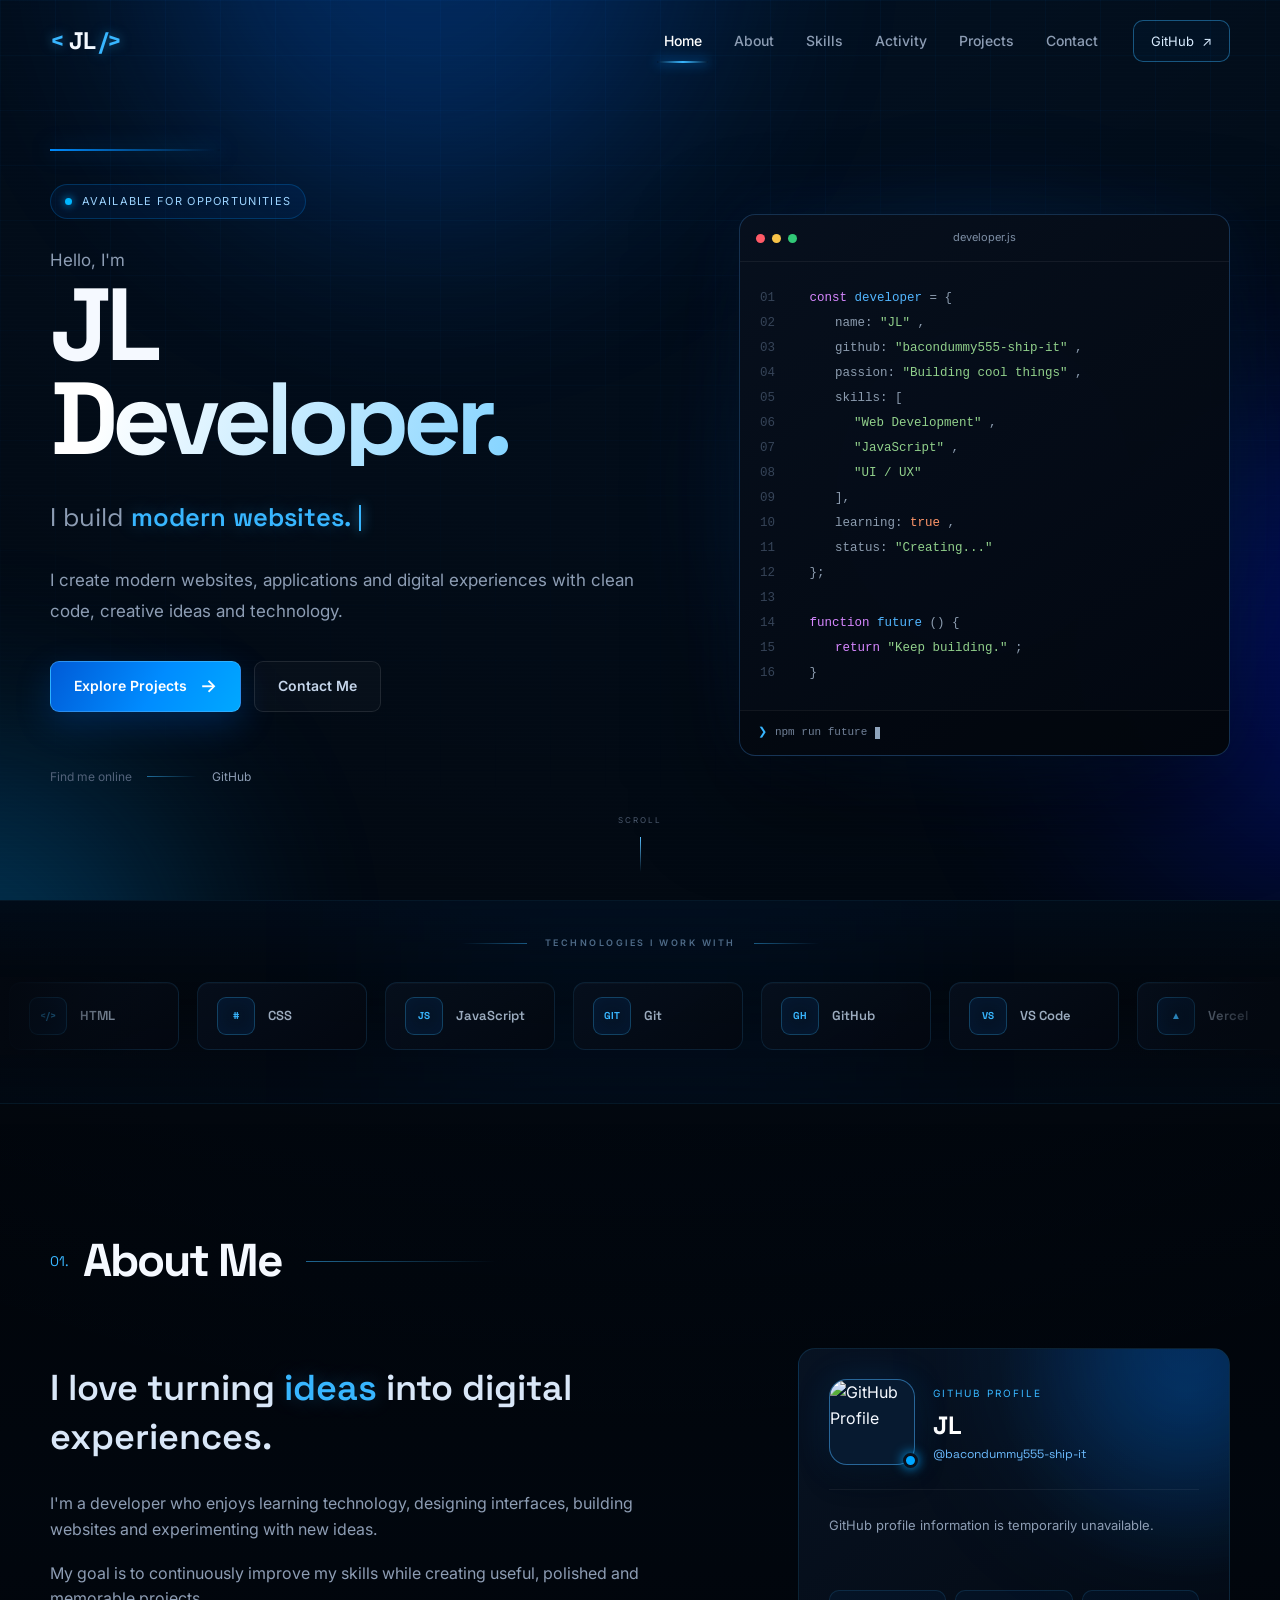
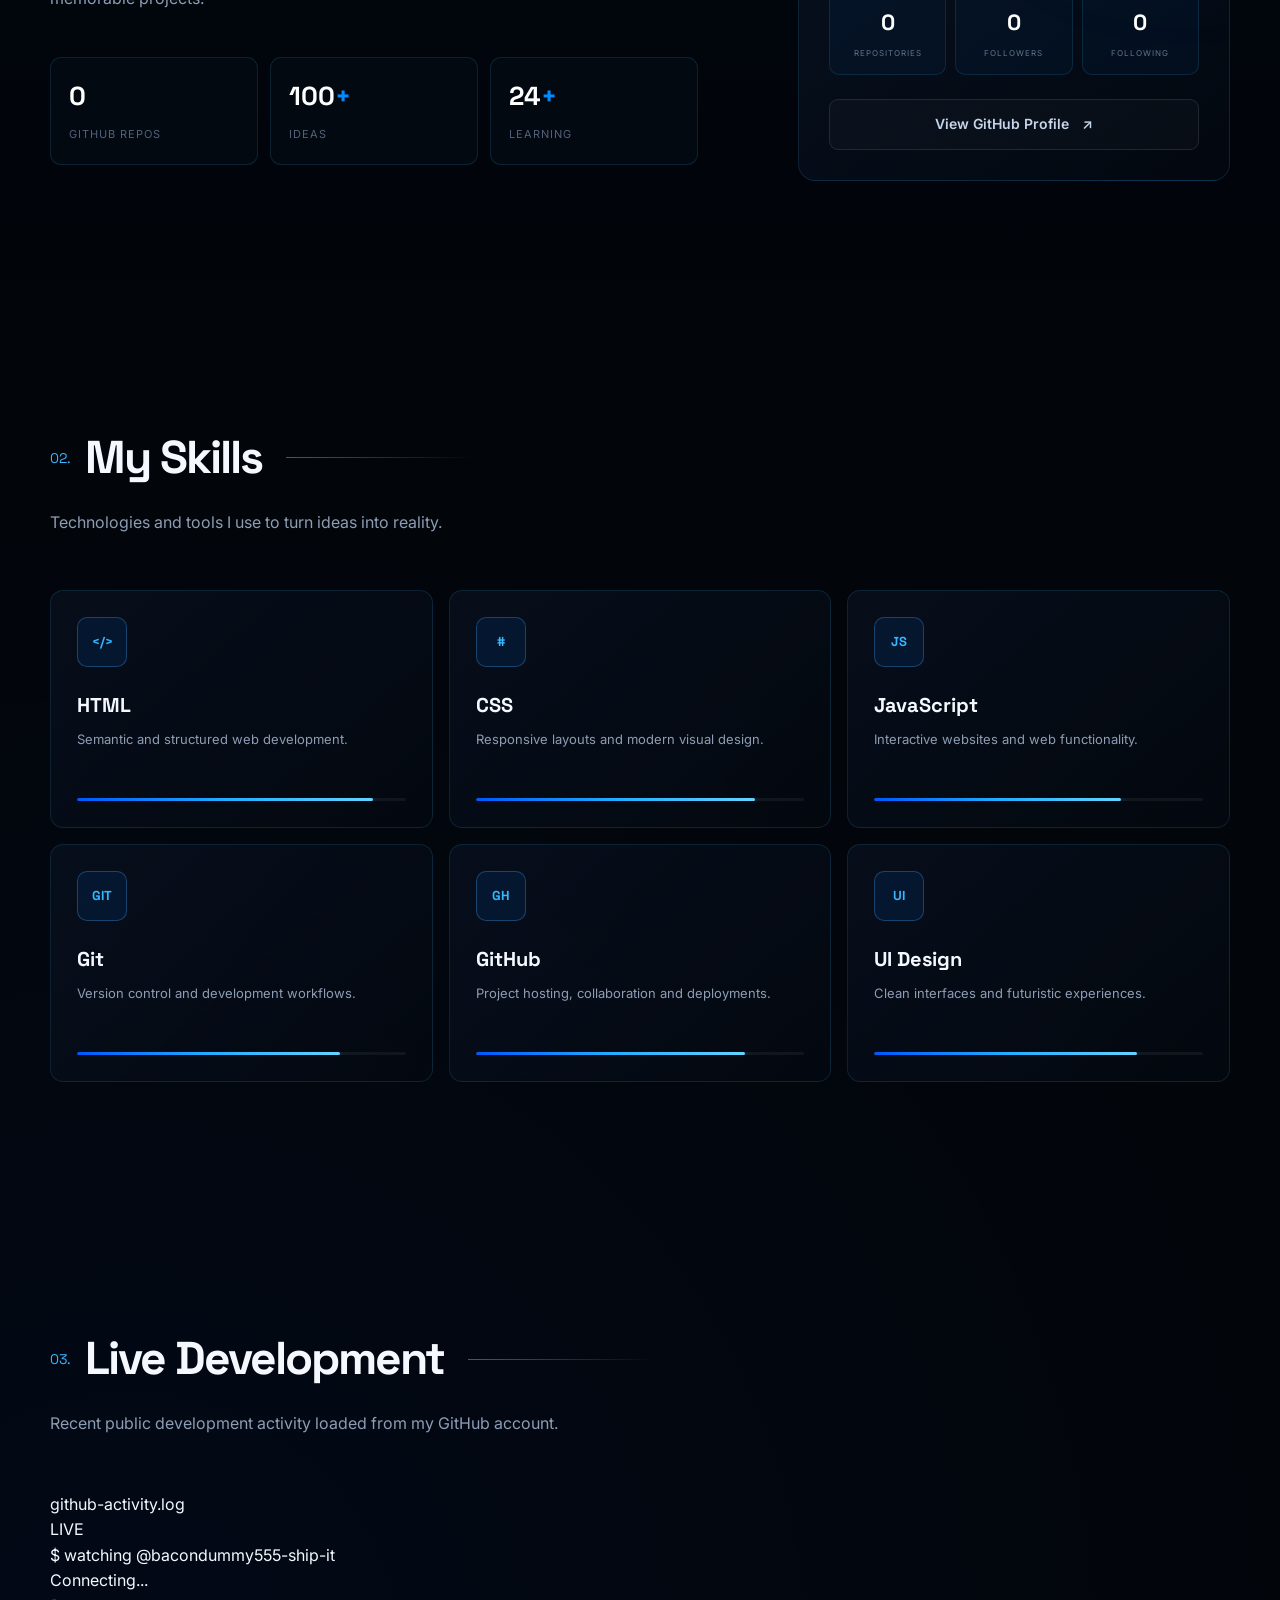
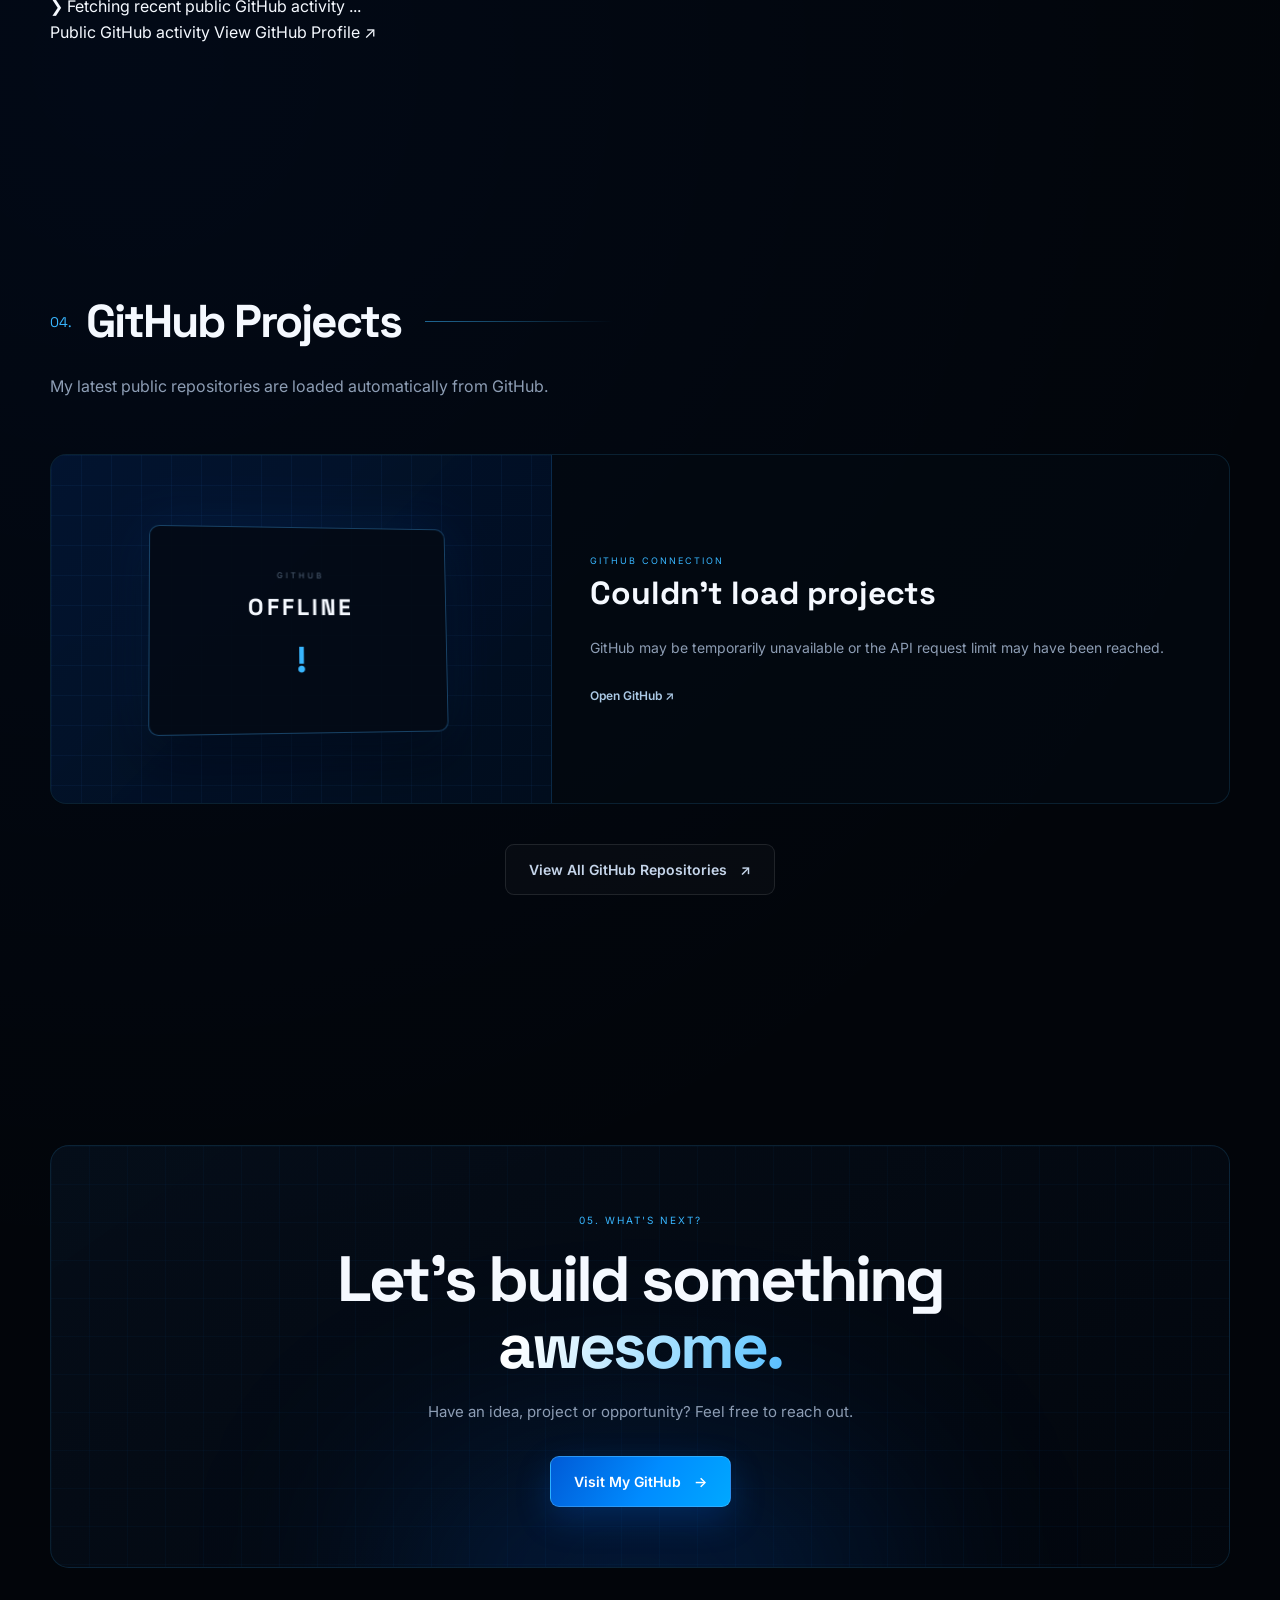
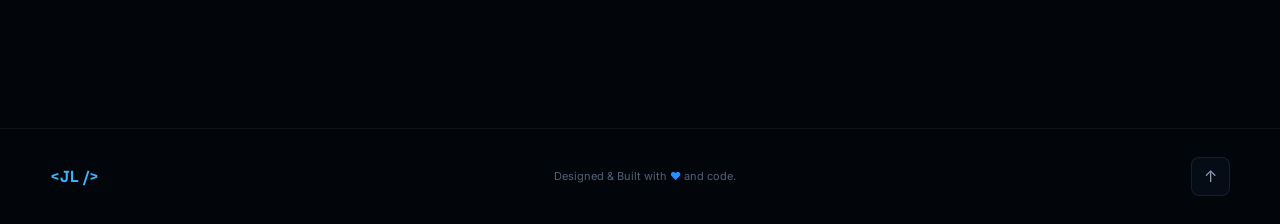
==== commit c6af9951: "Auto sync: 2026-08-19 04:04:56" ====
--- a/index.html
+++ b/index.html
@@ -11,7 +11,7 @@
 
     <meta
         name="description"
-        content="JL's personal developer portfolio showcasing projects, skills, and GitHub work."
+        content="JL's personal developer portfolio showcasing projects, skills, GitHub activity, and development work."
     >
 
     <title>JL | Developer Portfolio</title>
@@ -71,6 +71,10 @@
 
                 <a href="#skills" class="nav-link">
                     Skills
+                </a>
+
+                <a href="#activity" class="nav-link">
+                    Activity
                 </a>
 
                 <a href="#projects" class="nav-link">
@@ -242,17 +246,11 @@
 
                             <div class="code-line">
 
-                                <span class="line-number">
-                                    01
-                                </span>
-
-                                <span class="code-purple">
-                                    const
-                                </span>
-
-                                <span class="code-blue">
-                                    developer
-                                </span>
+                                <span class="line-number">01</span>
+
+                                <span class="code-purple">const</span>
+
+                                <span class="code-blue">developer</span>
 
                                 = {
 
@@ -261,9 +259,7 @@
 
                             <div class="code-line">
 
-                                <span class="line-number">
-                                    02
-                                </span>
+                                <span class="line-number">02</span>
 
                                 <span class="code-indent"></span>
 
@@ -278,9 +274,7 @@
 
                             <div class="code-line">
 
-                                <span class="line-number">
-                                    03
-                                </span>
+                                <span class="line-number">03</span>
 
                                 <span class="code-indent"></span>
 
@@ -295,9 +289,7 @@
 
                             <div class="code-line">
 
-                                <span class="line-number">
-                                    04
-                                </span>
+                                <span class="line-number">04</span>
 
                                 <span class="code-indent"></span>
 
@@ -312,9 +304,7 @@
 
                             <div class="code-line">
 
-                                <span class="line-number">
-                                    05
-                                </span>
+                                <span class="line-number">05</span>
 
                                 <span class="code-indent"></span>
 
@@ -325,9 +315,7 @@
 
                             <div class="code-line">
 
-                                <span class="line-number">
-                                    06
-                                </span>
+                                <span class="line-number">06</span>
 
                                 <span class="code-double-indent"></span>
 
@@ -340,9 +328,7 @@
 
                             <div class="code-line">
 
-                                <span class="line-number">
-                                    07
-                                </span>
+                                <span class="line-number">07</span>
 
                                 <span class="code-double-indent"></span>
 
@@ -355,9 +341,7 @@
 
                             <div class="code-line">
 
-                                <span class="line-number">
-                                    08
-                                </span>
+                                <span class="line-number">08</span>
 
                                 <span class="code-double-indent"></span>
 
@@ -370,9 +354,7 @@
 
                             <div class="code-line">
 
-                                <span class="line-number">
-                                    09
-                                </span>
+                                <span class="line-number">09</span>
 
                                 <span class="code-indent"></span>
 
@@ -383,9 +365,7 @@
 
                             <div class="code-line">
 
-                                <span class="line-number">
-                                    10
-                                </span>
+                                <span class="line-number">10</span>
 
                                 <span class="code-indent"></span>
 
@@ -400,9 +380,7 @@
 
                             <div class="code-line">
 
-                                <span class="line-number">
-                                    11
-                                </span>
+                                <span class="line-number">11</span>
 
                                 <span class="code-indent"></span>
 
@@ -417,9 +395,7 @@
 
                             <div class="code-line">
 
-                                <span class="line-number">
-                                    12
-                                </span>
+                                <span class="line-number">12</span>
 
                                 };
 
@@ -428,18 +404,14 @@
 
                             <div class="code-line">
 
-                                <span class="line-number">
-                                    13
-                                </span>
-
-                            </div>
-
-
-                            <div class="code-line">
-
-                                <span class="line-number">
-                                    14
-                                </span>
+                                <span class="line-number">13</span>
+
+                            </div>
+
+
+                            <div class="code-line">
+
+                                <span class="line-number">14</span>
 
                                 <span class="code-purple">
                                     function
@@ -456,9 +428,7 @@
 
                             <div class="code-line">
 
-                                <span class="line-number">
-                                    15
-                                </span>
+                                <span class="line-number">15</span>
 
                                 <span class="code-indent"></span>
 
@@ -475,9 +445,7 @@
 
                             <div class="code-line">
 
-                                <span class="line-number">
-                                    16
-                                </span>
+                                <span class="line-number">16</span>
 
                                 }
 
@@ -519,7 +487,7 @@
 
 
         <!-- =========================================
-             TECH STACK MARQUEE
+             TECH STACK
         ========================================== -->
         <section class="tech-stack-section">
 
@@ -544,99 +512,83 @@
 
                 <div class="tech-marquee-track">
 
-                    <!-- FIRST SET -->
-
                     <div class="tech-item">
                         <span class="tech-icon">&lt;/&gt;</span>
                         <span>HTML</span>
                     </div>
 
-
                     <div class="tech-item">
                         <span class="tech-icon">#</span>
                         <span>CSS</span>
                     </div>
 
-
                     <div class="tech-item">
                         <span class="tech-icon">JS</span>
                         <span>JavaScript</span>
                     </div>
 
-
                     <div class="tech-item">
                         <span class="tech-icon">GIT</span>
                         <span>Git</span>
                     </div>
 
-
                     <div class="tech-item">
                         <span class="tech-icon">GH</span>
                         <span>GitHub</span>
                     </div>
 
-
                     <div class="tech-item">
                         <span class="tech-icon">VS</span>
                         <span>VS Code</span>
                     </div>
 
-
                     <div class="tech-item">
                         <span class="tech-icon">▲</span>
                         <span>Vercel</span>
                     </div>
 
-
                     <div class="tech-item">
                         <span class="tech-icon">UI</span>
                         <span>Web Design</span>
                     </div>
 
 
-                    <!-- DUPLICATE SET FOR LOOP -->
+                    <!-- DUPLICATE SET -->
 
                     <div class="tech-item">
                         <span class="tech-icon">&lt;/&gt;</span>
                         <span>HTML</span>
                     </div>
 
-
                     <div class="tech-item">
                         <span class="tech-icon">#</span>
                         <span>CSS</span>
                     </div>
 
-
                     <div class="tech-item">
                         <span class="tech-icon">JS</span>
                         <span>JavaScript</span>
                     </div>
 
-
                     <div class="tech-item">
                         <span class="tech-icon">GIT</span>
                         <span>Git</span>
                     </div>
 
-
                     <div class="tech-item">
                         <span class="tech-icon">GH</span>
                         <span>GitHub</span>
                     </div>
 
-
                     <div class="tech-item">
                         <span class="tech-icon">VS</span>
                         <span>VS Code</span>
                     </div>
 
-
                     <div class="tech-item">
                         <span class="tech-icon">▲</span>
                         <span>Vercel</span>
                     </div>
-
 
                     <div class="tech-item">
                         <span class="tech-icon">UI</span>
@@ -656,7 +608,6 @@
         <section class="section about-section" id="about">
 
             <div class="container">
-
 
                 <div class="section-heading reveal">
 
@@ -1041,6 +992,139 @@
 
 
         <!-- =========================================
+             LIVE GITHUB ACTIVITY
+        ========================================== -->
+        <section class="section activity-section" id="activity">
+
+            <div class="container">
+
+                <div class="section-heading reveal">
+
+                    <span class="section-number">
+                        03.
+                    </span>
+
+                    <h2>
+                        Live Development
+                    </h2>
+
+                    <div class="heading-line"></div>
+
+                </div>
+
+
+                <p class="section-description reveal">
+
+                    Recent public development activity loaded from my GitHub account.
+
+                </p>
+
+
+                <div class="activity-terminal reveal">
+
+                    <div class="activity-terminal-header">
+
+                        <div class="activity-terminal-left">
+
+                            <div class="activity-window-buttons">
+                                <span></span>
+                                <span></span>
+                                <span></span>
+                            </div>
+
+
+                            <span class="activity-terminal-title">
+                                github-activity.log
+                            </span>
+
+                        </div>
+
+
+                        <div class="activity-live-badge">
+
+                            <span class="activity-live-dot"></span>
+
+                            LIVE
+
+                        </div>
+
+                    </div>
+
+
+                    <div class="activity-profile-row">
+
+                        <div>
+
+                            <span class="activity-command">
+                                $
+                            </span>
+
+                            watching
+
+                            <span class="activity-user">
+                                @bacondummy555-ship-it
+                            </span>
+
+                        </div>
+
+
+                        <span
+                            class="activity-sync-time"
+                            id="activitySyncTime"
+                        >
+                            Connecting...
+                        </span>
+
+                    </div>
+
+
+                    <div
+                        class="activity-list"
+                        id="githubActivity"
+                    >
+
+                        <div class="activity-loading">
+
+                            <span class="activity-loading-icon">
+                                ❯
+                            </span>
+
+                            Fetching recent public GitHub activity
+
+                            <span class="activity-loading-dots">
+                                ...
+                            </span>
+
+                        </div>
+
+                    </div>
+
+
+                    <div class="activity-terminal-footer">
+
+                        <span>
+                            Public GitHub activity
+                        </span>
+
+
+                        <a
+                            href="https://github.com/bacondummy555-ship-it"
+                            target="_blank"
+                            rel="noopener noreferrer"
+                        >
+                            View GitHub Profile ↗
+                        </a>
+
+                    </div>
+
+                </div>
+
+            </div>
+
+        </section>
+
+
+        <!-- =========================================
              GITHUB PROJECTS
         ========================================== -->
         <section class="section projects-section" id="projects">
@@ -1050,7 +1134,7 @@
                 <div class="section-heading reveal">
 
                     <span class="section-number">
-                        03.
+                        04.
                     </span>
 
                     <h2>
@@ -1163,7 +1247,7 @@
                 <div class="contact-content reveal">
 
                     <span class="contact-label">
-                        04. WHAT'S NEXT?
+                        05. WHAT'S NEXT?
                     </span>
 
 
--- a/style.css
+++ b/style.css
@@ -1,6 +1,5 @@
 /* =========================================================
    JL DEVELOPER PORTFOLIO
-   BLACK + ELECTRIC BLUE THEME
 ========================================================= */
 
 :root {
@@ -8,13 +7,11 @@
     --background-secondary: #050a12;
 
     --card: rgba(6, 14, 26, 0.78);
-    --card-solid: #07111f;
 
     --blue: #008cff;
     --blue-light: #38b6ff;
     --blue-bright: #00a8ff;
     --blue-dark: #0057ff;
-    --cyan: #5ed8ff;
 
     --text: #f5f9ff;
     --text-secondary: #8d9db4;
@@ -144,7 +141,7 @@
 
 
 /* =========================================================
-   UTILITIES
+   GENERAL
 ========================================================= */
 
 .container {
@@ -191,7 +188,7 @@
 
 
 /* =========================================================
-   BACKGROUND EFFECTS
+   BACKGROUND
 ========================================================= */
 
 .background {
@@ -319,25 +316,19 @@
 
     z-index: 1000;
 
-    transition:
-        background 0.35s ease,
-        border-color 0.35s ease,
-        box-shadow 0.35s ease;
+    transition: 0.35s ease;
 
     border-bottom: 1px solid transparent;
 }
 
 .header.scrolled {
     background:
-        linear-gradient(
-            to bottom,
-            rgba(2, 6, 12, 0.96),
-            rgba(2, 6, 12, 0.86)
-        );
+        rgba(2, 6, 12, 0.9);
 
     backdrop-filter: blur(22px);
 
-    border-color: rgba(56, 182, 255, 0.09);
+    border-color:
+        rgba(56, 182, 255, 0.09);
 
     box-shadow:
         0 14px 40px rgba(0, 0, 0, 0.23);
@@ -347,6 +338,7 @@
     min-height: 82px;
 
     display: flex;
+
     align-items: center;
     justify-content: space-between;
 
@@ -354,9 +346,9 @@
 }
 
 .logo {
-    position: relative;
-
-    font-family: "Space Grotesk", sans-serif;
+    font-family:
+        "Space Grotesk",
+        sans-serif;
 
     font-size: 24px;
 
@@ -369,9 +361,6 @@
 
 .logo:hover {
     transform: translateY(-2px);
-
-    text-shadow:
-        0 0 18px rgba(56, 182, 255, 0.35);
 }
 
 .logo-symbol {
@@ -453,7 +442,8 @@
 
     overflow: hidden;
 
-    border: 1px solid var(--border-bright);
+    border:
+        1px solid var(--border-bright);
 
     border-radius: 10px;
 
@@ -462,49 +452,20 @@
     font-size: 13px;
 
     background:
-        linear-gradient(
-            145deg,
-            rgba(0, 139, 255, 0.06),
-            rgba(0, 0, 0, 0.08)
-        );
+        rgba(0, 139, 255, 0.04);
 
     transition: var(--transition);
 }
 
-.github-nav::before {
-    content: "";
-
-    position: absolute;
-
-    width: 60px;
-    height: 150%;
-
-    top: -25%;
-    left: -90px;
-
-    background:
-        linear-gradient(
-            90deg,
-            transparent,
-            rgba(255, 255, 255, 0.2),
-            transparent
-        );
-
-    transform: skewX(-20deg);
-
-    transition: 0.6s ease;
-}
-
-.github-nav:hover::before {
-    left: 130%;
-}
-
 .github-nav:hover {
-    background: rgba(0, 132, 255, 0.11);
-
-    border-color: var(--blue-light);
-
-    transform: translateY(-2px);
+    background:
+        rgba(0, 132, 255, 0.11);
+
+    border-color:
+        var(--blue-light);
+
+    transform:
+        translateY(-2px);
 
     box-shadow:
         0 0 30px rgba(0, 132, 255, 0.16);
@@ -523,11 +484,13 @@
 
     gap: 5px;
 
-    border: 1px solid var(--border);
+    border:
+        1px solid var(--border);
 
     border-radius: 8px;
 
-    background: rgba(4, 10, 19, 0.7);
+    background:
+        rgba(4, 10, 19, 0.7);
 
     cursor: pointer;
 }
@@ -537,8 +500,6 @@
     height: 2px;
 
     background: #ffffff;
-
-    transition: var(--transition);
 }
 
 
@@ -555,49 +516,6 @@
     display: flex;
 
     align-items: center;
-
-    isolation: isolate;
-}
-
-.hero::before {
-    content: "";
-
-    position: absolute;
-
-    width: 680px;
-    height: 680px;
-
-    left: -360px;
-    top: 14%;
-
-    border-radius: 50%;
-
-    border: 1px solid rgba(56, 182, 255, 0.06);
-
-    box-shadow:
-        0 0 100px rgba(0, 130, 255, 0.03);
-
-    pointer-events: none;
-}
-
-.hero::after {
-    content: "";
-
-    position: absolute;
-
-    height: 1px;
-
-    left: 0;
-    right: 0;
-    bottom: 0;
-
-    background:
-        linear-gradient(
-            to right,
-            transparent,
-            rgba(56, 182, 255, 0.16),
-            transparent
-        );
 }
 
 .hero-container {
@@ -639,8 +557,6 @@
 }
 
 .availability {
-    position: relative;
-
     width: fit-content;
 
     display: flex;
@@ -654,21 +570,12 @@
     padding: 8px 14px;
 
     border:
-        1px solid rgba(
-            0,
-            149,
-            255,
-            0.24
-        );
+        1px solid rgba(0, 149, 255, 0.24);
 
     border-radius: 50px;
 
     background:
-        linear-gradient(
-            90deg,
-            rgba(0, 104, 255, 0.075),
-            rgba(0, 168, 255, 0.035)
-        );
+        rgba(0, 104, 255, 0.075);
 
     color: #9cd4ff;
 
@@ -677,9 +584,6 @@
     text-transform: uppercase;
 
     letter-spacing: 1.3px;
-
-    box-shadow:
-        inset 0 0 20px rgba(0, 132, 255, 0.03);
 }
 
 .availability-dot {
@@ -705,41 +609,18 @@
 }
 
 .hero-title {
-    position: relative;
-
-    font-family: "Space Grotesk", sans-serif;
-
-    font-size: clamp(68px, 8vw, 105px);
+    font-family:
+        "Space Grotesk",
+        sans-serif;
+
+    font-size:
+        clamp(68px, 8vw, 105px);
 
     line-height: 0.92;
 
     letter-spacing: -6px;
 
     margin-bottom: 30px;
-
-    text-shadow:
-        0 10px 50px rgba(0, 0, 0, 0.35);
-}
-
-.hero-title::after {
-    content: "";
-
-    position: absolute;
-
-    width: 140px;
-    height: 140px;
-
-    right: 14%;
-    bottom: -35px;
-
-    border-radius: 50%;
-
-    background:
-        rgba(0, 130, 255, 0.16);
-
-    filter: blur(70px);
-
-    z-index: -1;
 }
 
 .hero-title span {
@@ -757,9 +638,12 @@
 
     margin-bottom: 25px;
 
-    font-size: clamp(20px, 2vw, 27px);
-
-    font-family: "Space Grotesk", sans-serif;
+    font-size:
+        clamp(20px, 2vw, 27px);
+
+    font-family:
+        "Space Grotesk",
+        sans-serif;
 }
 
 .typing-prefix {
@@ -822,7 +706,8 @@
 
     gap: 13px;
 
-    padding: 0 23px;
+    padding:
+        0 23px;
 
     border-radius: 9px;
 
@@ -830,43 +715,11 @@
 
     font-weight: 600;
 
-    transition:
-        transform 0.3s ease,
-        box-shadow 0.3s ease,
-        border-color 0.3s ease,
-        background 0.3s ease;
+    transition: 0.3s ease;
 
     position: relative;
 
     overflow: hidden;
-}
-
-.button::before {
-    content: "";
-
-    position: absolute;
-
-    width: 70px;
-    height: 180%;
-
-    top: -40%;
-    left: -100px;
-
-    background:
-        linear-gradient(
-            90deg,
-            transparent,
-            rgba(255, 255, 255, 0.24),
-            transparent
-        );
-
-    transform: skewX(-20deg);
-
-    transition: left 0.65s ease;
-}
-
-.button:hover::before {
-    left: calc(100% + 30px);
 }
 
 .button-primary {
@@ -881,66 +734,53 @@
         );
 
     border:
-        1px solid rgba(
-            99,
-            193,
-            255,
-            0.45
-        );
+        1px solid rgba(99, 193, 255, 0.45);
 
     box-shadow:
-        0 12px 35px rgba(0, 116, 255, 0.22),
-        inset 0 1px rgba(255, 255, 255, 0.15);
+        0 12px 35px rgba(0, 116, 255, 0.22);
 }
 
 .button-primary:hover {
-    transform: translateY(-4px);
+    transform:
+        translateY(-4px);
 
     box-shadow:
-        0 18px 50px rgba(0, 139, 255, 0.38),
-        0 0 25px rgba(0, 145, 255, 0.18);
+        0 18px 50px rgba(0, 139, 255, 0.38);
+}
+
+.button-secondary {
+    color: #c5d5ea;
+
+    border:
+        1px solid rgba(255, 255, 255, 0.1);
+
+    background:
+        rgba(255, 255, 255, 0.025);
+}
+
+.button-secondary:hover {
+    color: #ffffff;
+
+    border-color:
+        var(--border-bright);
+
+    background:
+        rgba(0, 119, 255, 0.08);
+
+    transform:
+        translateY(-3px);
 }
 
 .button-arrow {
     font-size: 18px;
 
-    transition: var(--transition);
+    transition:
+        var(--transition);
 }
 
 .button-primary:hover .button-arrow {
-    transform: translateX(4px);
-}
-
-.button-secondary {
-    color: #c5d5ea;
-
-    border:
-        1px solid rgba(
-            255,
-            255,
-            255,
-            0.1
-        );
-
-    background:
-        linear-gradient(
-            145deg,
-            rgba(255, 255, 255, 0.03),
-            rgba(0, 119, 255, 0.025)
-        );
-}
-
-.button-secondary:hover {
-    color: #ffffff;
-
-    border-color: var(--border-bright);
-
-    background: rgba(0, 119, 255, 0.08);
-
-    transform: translateY(-3px);
-
-    box-shadow:
-        0 12px 35px rgba(0, 0, 0, 0.22);
+    transform:
+        translateX(4px);
 }
 
 
@@ -975,23 +815,20 @@
 }
 
 .hero-socials a {
-    position: relative;
-
     color: var(--text-secondary);
 
-    transition: var(--transition);
+    transition:
+        var(--transition);
 }
 
 .hero-socials a:hover {
-    color: var(--blue-light);
-
-    text-shadow:
-        0 0 12px rgba(56, 182, 255, 0.3);
+    color:
+        var(--blue-light);
 }
 
 
 /* =========================================================
-   HERO CODE WINDOW
+   CODE WINDOW
 ========================================================= */
 
 .hero-visual {
@@ -1012,37 +849,14 @@
     border-radius: 50%;
 
     background:
-        radial-gradient(
-            circle,
-            rgba(0, 128, 255, 0.3),
-            rgba(0, 80, 255, 0.08) 48%,
-            transparent 72%
-        );
-
-    filter: blur(75px);
+        rgba(0, 128, 255, 0.24);
+
+    filter: blur(80px);
 
     top: 10%;
     left: 9%;
 
     z-index: -1;
-
-    animation: codeGlow 4s ease-in-out infinite;
-}
-
-.hero-visual::after {
-    content: "";
-
-    position: absolute;
-
-    inset: -12px;
-
-    border-radius: 20px;
-
-    border: 1px solid rgba(56, 182, 255, 0.04);
-
-    z-index: -1;
-
-    animation: borderPulse 3s ease-in-out infinite;
 }
 
 .code-window {
@@ -1058,52 +872,13 @@
         );
 
     border:
-        1px solid rgba(
-            74,
-            164,
-            255,
-            0.25
-        );
+        1px solid rgba(74, 164, 255, 0.25);
 
     border-radius: 16px;
 
     box-shadow:
         0 35px 100px rgba(0, 0, 0, 0.6),
-        0 0 70px rgba(0, 116, 255, 0.11),
-        inset 0 1px rgba(255, 255, 255, 0.035);
-
-    transition:
-        transform 0.35s ease,
-        border-color 0.35s ease,
-        box-shadow 0.35s ease;
-}
-
-.code-window:hover {
-    transform: translateY(-5px);
-
-    border-color:
-        rgba(56, 182, 255, 0.42);
-
-    box-shadow:
-        0 45px 120px rgba(0, 0, 0, 0.65),
-        0 0 85px rgba(0, 136, 255, 0.16);
-}
-
-.code-window::before {
-    content: "";
-
-    position: absolute;
-
-    inset: 0;
-
-    background:
-        linear-gradient(
-            130deg,
-            rgba(80, 187, 255, 0.075),
-            transparent 28%
-        );
-
-    pointer-events: none;
+        0 0 70px rgba(0, 116, 255, 0.11);
 }
 
 .code-window::after {
@@ -1127,7 +902,8 @@
 
     pointer-events: none;
 
-    animation: scanline 7s linear infinite;
+    animation:
+        scanline 7s linear infinite;
 }
 
 .code-header {
@@ -1135,22 +911,16 @@
 
     display: grid;
 
-    grid-template-columns: 1fr auto 1fr;
+    grid-template-columns:
+        1fr auto 1fr;
 
     align-items: center;
 
     border-bottom:
-        1px solid rgba(
-            255,
-            255,
-            255,
-            0.06
-        );
-
-    padding: 0 16px;
-
-    background:
-        rgba(255, 255, 255, 0.012);
+        1px solid rgba(255, 255, 255, 0.06);
+
+    padding:
+        0 16px;
 }
 
 .window-buttons {
@@ -1164,29 +934,18 @@
     height: 9px;
 
     border-radius: 50%;
-
-    background: #253347;
 }
 
 .window-buttons span:nth-child(1) {
     background: #ff5a67;
-
-    box-shadow:
-        0 0 8px rgba(255, 90, 103, 0.3);
 }
 
 .window-buttons span:nth-child(2) {
     background: #f7c348;
-
-    box-shadow:
-        0 0 8px rgba(247, 195, 72, 0.25);
 }
 
 .window-buttons span:nth-child(3) {
     background: #31c877;
-
-    box-shadow:
-        0 0 8px rgba(49, 200, 119, 0.25);
 }
 
 .file-name {
@@ -1196,7 +955,8 @@
 }
 
 .code-body {
-    padding: 24px 20px;
+    padding:
+        24px 20px;
 
     font-family:
         Consolas,
@@ -1212,21 +972,6 @@
     white-space: nowrap;
 
     color: #8c9caf;
-
-    transition:
-        color 0.25s ease,
-        background 0.25s ease;
-}
-
-.code-line:hover {
-    color: #c5d7eb;
-
-    background:
-        linear-gradient(
-            90deg,
-            rgba(0, 132, 255, 0.055),
-            transparent
-        );
 }
 
 .line-number {
@@ -1237,8 +982,6 @@
     margin-right: 12px;
 
     color: #364458;
-
-    user-select: none;
 }
 
 .code-indent {
@@ -1257,9 +1000,6 @@
 
 .code-blue {
     color: #52b6ff;
-
-    text-shadow:
-        0 0 10px rgba(82, 182, 255, 0.12);
 }
 
 .code-green {
@@ -1273,7 +1013,8 @@
 .terminal-line {
     min-height: 45px;
 
-    padding: 0 18px;
+    padding:
+        0 18px;
 
     display: flex;
 
@@ -1282,12 +1023,7 @@
     gap: 8px;
 
     border-top:
-        1px solid rgba(
-            255,
-            255,
-            255,
-            0.06
-        );
+        1px solid rgba(255, 255, 255, 0.06);
 
     color: #718198;
 
@@ -1303,9 +1039,6 @@
 
 .terminal-arrow {
     color: var(--blue-light);
-
-    text-shadow:
-        0 0 9px rgba(56, 182, 255, 0.45);
 }
 
 .terminal-cursor {
@@ -1328,7 +1061,8 @@
     bottom: 28px;
     left: 50%;
 
-    transform: translateX(-50%);
+    transform:
+        translateX(-50%);
 
     display: flex;
 
@@ -1356,10 +1090,271 @@
             transparent
         );
 
+    animation:
+        scrollLine 2s infinite;
+}
+
+
+/* =========================================================
+   TECH STACK MARQUEE
+========================================================= */
+
+.tech-stack-section {
+    position: relative;
+
+    padding:
+        35px 0 48px;
+
+    overflow: hidden;
+
+    border-top:
+        1px solid rgba(56, 182, 255, 0.07);
+
+    border-bottom:
+        1px solid rgba(56, 182, 255, 0.07);
+
+    background:
+        linear-gradient(
+            180deg,
+            rgba(0, 116, 255, 0.035),
+            rgba(2, 6, 12, 0.78),
+            rgba(0, 116, 255, 0.025)
+        );
+}
+
+.tech-stack-section::before {
+    content: "";
+
+    position: absolute;
+
+    width: 500px;
+    height: 120px;
+
+    left: 50%;
+    top: 50%;
+
+    transform:
+        translate(-50%, -50%);
+
+    background:
+        rgba(0, 132, 255, 0.08);
+
+    filter:
+        blur(90px);
+
+    pointer-events: none;
+}
+
+.tech-stack-label {
+    width: min(
+        calc(100% - 40px),
+        var(--container)
+    );
+
+    margin:
+        0 auto 27px;
+
+    display: flex;
+
+    align-items: center;
+    justify-content: center;
+
+    gap: 18px;
+
+    color: #526b85;
+
+    font-size: 9px;
+
+    font-weight: 600;
+
+    letter-spacing: 2.5px;
+}
+
+.tech-label-line {
+    width: 65px;
+    height: 1px;
+
+    background:
+        linear-gradient(
+            to right,
+            transparent,
+            rgba(56, 182, 255, 0.45)
+        );
+}
+
+.tech-label-line:last-child {
+    transform:
+        scaleX(-1);
+}
+
+.tech-marquee {
+    position: relative;
+
+    width: 100%;
+
+    overflow: hidden;
+}
+
+.tech-marquee-track {
+    display: flex;
+
+    width: max-content;
+
+    gap: 18px;
+
+    padding:
+        5px 9px;
+
+    animation:
+        techMarquee 32s linear infinite;
+}
+
+.tech-marquee:hover
+.tech-marquee-track {
+    animation-play-state:
+        paused;
+}
+
+.tech-item {
+    min-width: 170px;
+    height: 68px;
+
+    display: flex;
+
+    align-items: center;
+
+    gap: 13px;
+
+    padding:
+        0 19px;
+
+    border:
+        1px solid rgba(56, 182, 255, 0.12);
+
+    border-radius: 12px;
+
+    background:
+        linear-gradient(
+            145deg,
+            rgba(7, 17, 31, 0.82),
+            rgba(3, 8, 16, 0.85)
+        );
+
+    color: #9cacbf;
+
+    font-family:
+        "Space Grotesk",
+        sans-serif;
+
+    font-size: 13px;
+
+    font-weight: 600;
+
     box-shadow:
-        0 0 8px rgba(56, 182, 255, 0.3);
-
-    animation: scrollLine 2s infinite;
+        inset 0 1px rgba(255, 255, 255, 0.025);
+
+    transition:
+        transform 0.3s ease,
+        color 0.3s ease,
+        border-color 0.3s ease,
+        background 0.3s ease,
+        box-shadow 0.3s ease;
+}
+
+.tech-item:hover {
+    color: #ffffff;
+
+    transform:
+        translateY(-4px);
+
+    border-color:
+        rgba(56, 182, 255, 0.45);
+
+    background:
+        linear-gradient(
+            145deg,
+            rgba(0, 117, 255, 0.12),
+            rgba(3, 8, 16, 0.92)
+        );
+
+    box-shadow:
+        0 12px 35px rgba(0, 0, 0, 0.25),
+        0 0 25px rgba(0, 132, 255, 0.08);
+}
+
+.tech-icon {
+    width: 38px;
+    height: 38px;
+
+    flex-shrink: 0;
+
+    display: grid;
+
+    place-items: center;
+
+    border:
+        1px solid rgba(56, 182, 255, 0.28);
+
+    border-radius: 9px;
+
+    background:
+        rgba(0, 132, 255, 0.07);
+
+    color: var(--blue-light);
+
+    font-size: 10px;
+
+    font-weight: 700;
+
+    box-shadow:
+        inset 0 0 16px rgba(0, 132, 255, 0.05);
+}
+
+.tech-item:hover
+.tech-icon {
+    border-color:
+        rgba(56, 182, 255, 0.6);
+
+    background:
+        rgba(0, 132, 255, 0.14);
+
+    box-shadow:
+        0 0 18px rgba(0, 132, 255, 0.12);
+}
+
+.tech-marquee-fade {
+    position: absolute;
+
+    top: 0;
+    bottom: 0;
+
+    width: 150px;
+
+    z-index: 5;
+
+    pointer-events: none;
+}
+
+.tech-marquee-fade-left {
+    left: 0;
+
+    background:
+        linear-gradient(
+            to right,
+            #030810,
+            transparent
+        );
+}
+
+.tech-marquee-fade-right {
+    right: 0;
+
+    background:
+        linear-gradient(
+            to left,
+            #030810,
+            transparent
+        );
 }
 
 
@@ -1380,18 +1375,20 @@
 .section-number {
     color: var(--blue-light);
 
-    font-family: "Space Grotesk", sans-serif;
+    font-family:
+        "Space Grotesk",
+        sans-serif;
 
     font-size: 14px;
-
-    text-shadow:
-        0 0 12px rgba(56, 182, 255, 0.25);
 }
 
 .section-heading h2 {
-    font-family: "Space Grotesk", sans-serif;
-
-    font-size: clamp(32px, 5vw, 46px);
+    font-family:
+        "Space Grotesk",
+        sans-serif;
+
+    font-size:
+        clamp(32px, 5vw, 46px);
 
     letter-spacing: -2px;
 }
@@ -1411,9 +1408,6 @@
             rgba(56, 182, 255, 0.55),
             transparent
         );
-
-    box-shadow:
-        0 0 9px rgba(56, 182, 255, 0.12);
 }
 
 .section-description {
@@ -1444,7 +1438,8 @@
 
     display: grid;
 
-    grid-template-columns: 1.2fr 0.8fr;
+    grid-template-columns:
+        1.2fr 0.8fr;
 
     gap: 100px;
 
@@ -1454,9 +1449,12 @@
 .about-large {
     color: #d9e7f8;
 
-    font-family: "Space Grotesk", sans-serif;
-
-    font-size: clamp(27px, 3vw, 36px);
+    font-family:
+        "Space Grotesk",
+        sans-serif;
+
+    font-size:
+        clamp(27px, 3vw, 36px);
 
     font-weight: 600;
 
@@ -1478,72 +1476,43 @@
 
     display: grid;
 
-    grid-template-columns: repeat(3, 1fr);
+    grid-template-columns:
+        repeat(3, 1fr);
 
     gap: 12px;
 }
 
 .stat-card {
-    position: relative;
-
     padding: 18px;
 
-    overflow: hidden;
-
-    border: 1px solid var(--border);
-
-    background:
-        linear-gradient(
-            145deg,
-            rgba(6, 15, 28, 0.75),
-            rgba(2, 8, 16, 0.6)
-        );
+    border:
+        1px solid var(--border);
+
+    background:
+        rgba(5, 13, 24, 0.55);
 
     border-radius: 11px;
 
-    transition: var(--transition);
-}
-
-.stat-card::before {
-    content: "";
-
-    position: absolute;
-
-    inset: 0;
-
-    background:
-        radial-gradient(
-            circle at 50% 0%,
-            rgba(0, 140, 255, 0.1),
-            transparent 60%
-        );
-
-    opacity: 0;
-
-    transition: var(--transition);
+    transition:
+        var(--transition);
 }
 
 .stat-card:hover {
-    transform: translateY(-5px);
-
-    border-color: var(--border-bright);
-
-    box-shadow:
-        0 18px 40px rgba(0, 0, 0, 0.18);
-}
-
-.stat-card:hover::before {
-    opacity: 1;
+    transform:
+        translateY(-5px);
+
+    border-color:
+        var(--border-bright);
 }
 
 .stat-card strong {
-    position: relative;
-
     display: block;
 
     color: #ffffff;
 
-    font-family: "Space Grotesk", sans-serif;
+    font-family:
+        "Space Grotesk",
+        sans-serif;
 
     font-size: 26px;
 
@@ -1554,9 +1523,6 @@
     content: "+";
 
     color: var(--blue);
-
-    text-shadow:
-        0 0 10px rgba(0, 140, 255, 0.35);
 }
 
 #githubRepoCount::after {
@@ -1564,8 +1530,6 @@
 }
 
 .stat-card span {
-    position: relative;
-
     color: var(--text-dark);
 
     font-size: 11px;
@@ -1587,7 +1551,8 @@
 
     min-height: 410px;
 
-    border: 1px solid var(--border);
+    border:
+        1px solid var(--border);
 
     border-radius: 17px;
 
@@ -1604,13 +1569,16 @@
 
     padding: 30px;
 
-    transition: var(--transition);
+    transition:
+        var(--transition);
 }
 
 .about-card:hover {
-    transform: translateY(-6px);
-
-    border-color: var(--border-bright);
+    transform:
+        translateY(-6px);
+
+    border-color:
+        var(--border-bright);
 
     box-shadow:
         0 30px 70px rgba(0, 0, 0, 0.34),
@@ -1625,9 +1593,11 @@
 
     border-radius: 50%;
 
-    background: rgba(0, 123, 255, 0.24);
-
-    filter: blur(78px);
+    background:
+        rgba(0, 123, 255, 0.24);
+
+    filter:
+        blur(78px);
 
     top: -140px;
     right: -100px;
@@ -1637,8 +1607,6 @@
 
 .github-profile-card {
     min-height: 430px;
-
-    justify-content: flex-start;
 
     background:
         radial-gradient(
@@ -1653,36 +1621,6 @@
         );
 }
 
-.github-profile-card::before {
-    content: "";
-
-    position: absolute;
-
-    inset: 0;
-
-    background-image:
-        linear-gradient(
-            rgba(0, 132, 255, 0.035) 1px,
-            transparent 1px
-        ),
-        linear-gradient(
-            90deg,
-            rgba(0, 132, 255, 0.035) 1px,
-            transparent 1px
-        );
-
-    background-size: 30px 30px;
-
-    mask-image:
-        linear-gradient(
-            to bottom,
-            black,
-            transparent 75%
-        );
-
-    pointer-events: none;
-}
-
 .github-profile-top {
     position: relative;
 
@@ -1697,12 +1635,7 @@
     padding-bottom: 24px;
 
     border-bottom:
-        1px solid rgba(
-            255,
-            255,
-            255,
-            0.06
-        );
+        1px solid rgba(255, 255, 255, 0.06);
 }
 
 .github-avatar-wrapper {
@@ -1723,22 +1656,11 @@
     border-radius: 18px;
 
     border:
-        1px solid rgba(
-            74,
-            177,
-            255,
-            0.5
-        );
-
-    background:
-        linear-gradient(
-            145deg,
-            #071a30,
-            #020912
-        );
+        1px solid rgba(74, 177, 255, 0.5);
+
+    background: #071a30;
 
     box-shadow:
-        0 0 0 5px rgba(0, 132, 255, 0.035),
         0 12px 30px rgba(0, 0, 0, 0.3),
         0 0 35px rgba(0, 132, 255, 0.16);
 }
@@ -1754,15 +1676,16 @@
 
     border-radius: 50%;
 
-    border: 3px solid #07101d;
+    border:
+        3px solid #07101d;
 
     background: #00a6ff;
 
     box-shadow:
-        0 0 8px #00a6ff,
-        0 0 18px rgba(0, 166, 255, 0.65);
-
-    animation: pulse 2s infinite;
+        0 0 12px #00a6ff;
+
+    animation:
+        pulse 2s infinite;
 }
 
 .github-profile-identity {
@@ -1770,7 +1693,8 @@
 }
 
 .small-label {
-    color: var(--blue-light);
+    color:
+        var(--blue-light);
 
     font-size: 10px;
 
@@ -1782,17 +1706,13 @@
 
     color: #ffffff;
 
-    font-family: "Space Grotesk", sans-serif;
+    font-family:
+        "Space Grotesk",
+        sans-serif;
 
     font-size: 25px;
 
     line-height: 1.2;
-
-    overflow: hidden;
-
-    text-overflow: ellipsis;
-
-    white-space: nowrap;
 }
 
 .github-username {
@@ -1800,28 +1720,13 @@
 
     margin-top: 4px;
 
-    max-width: 100%;
-
     color: #6cbcff;
 
-    font-family: "Space Grotesk", sans-serif;
+    font-family:
+        "Space Grotesk",
+        sans-serif;
 
     font-size: 12px;
-
-    overflow: hidden;
-
-    text-overflow: ellipsis;
-
-    white-space: nowrap;
-
-    transition: var(--transition);
-}
-
-.github-username:hover {
-    color: #c3e9ff;
-
-    text-shadow:
-        0 0 12px rgba(0, 153, 255, 0.35);
 }
 
 .github-bio {
@@ -1833,7 +1738,8 @@
 
     min-height: 52px;
 
-    color: var(--text-secondary);
+    color:
+        var(--text-secondary);
 
     font-size: 13px;
 
@@ -1847,7 +1753,8 @@
 
     display: grid;
 
-    grid-template-columns: repeat(3, 1fr);
+    grid-template-columns:
+        repeat(3, 1fr);
 
     gap: 9px;
 
@@ -1855,39 +1762,29 @@
 }
 
 .github-stat {
-    padding: 14px 10px;
+    padding:
+        14px 10px;
 
     text-align: center;
 
-    border: 1px solid var(--border);
+    border:
+        1px solid var(--border);
 
     border-radius: 10px;
 
     background:
-        linear-gradient(
-            145deg,
-            rgba(0, 119, 255, 0.06),
-            rgba(2, 7, 14, 0.38)
-        );
-
-    transition: var(--transition);
+        rgba(0, 119, 255, 0.05);
+
+    transition:
+        var(--transition);
 }
 
 .github-stat:hover {
-    transform: translateY(-3px);
+    transform:
+        translateY(-3px);
 
     border-color:
         rgba(50, 168, 255, 0.38);
-
-    background:
-        linear-gradient(
-            145deg,
-            rgba(0, 119, 255, 0.12),
-            rgba(2, 7, 14, 0.42)
-        );
-
-    box-shadow:
-        0 12px 25px rgba(0, 0, 0, 0.18);
 }
 
 .github-stat strong {
@@ -1895,11 +1792,11 @@
 
     color: #ffffff;
 
-    font-family: "Space Grotesk", sans-serif;
+    font-family:
+        "Space Grotesk",
+        sans-serif;
 
     font-size: 22px;
-
-    line-height: 1.1;
 }
 
 .github-stat span {
@@ -1934,19 +1831,17 @@
 .skills-grid {
     display: grid;
 
-    grid-template-columns: repeat(3, 1fr);
+    grid-template-columns:
+        repeat(3, 1fr);
 
     gap: 16px;
 }
 
 .skill-card {
-    position: relative;
-
     padding: 26px;
 
-    overflow: hidden;
-
-    border: 1px solid var(--border);
+    border:
+        1px solid var(--border);
 
     border-radius: 13px;
 
@@ -1960,41 +1855,15 @@
     transition: 0.35s ease;
 }
 
-.skill-card::after {
-    content: "";
-
-    position: absolute;
-
-    width: 120px;
-    height: 120px;
-
-    right: -60px;
-    bottom: -60px;
-
-    border-radius: 50%;
-
-    background:
-        rgba(0, 126, 255, 0.08);
-
-    filter: blur(35px);
-
-    opacity: 0;
-
-    transition: var(--transition);
-}
-
 .skill-card:hover {
-    transform: translateY(-7px);
+    transform:
+        translateY(-7px);
 
     border-color:
         rgba(41, 157, 255, 0.52);
 
     box-shadow:
         0 22px 48px rgba(0, 0, 0, 0.22);
-}
-
-.skill-card:hover::after {
-    opacity: 1;
 }
 
 .skill-icon {
@@ -2008,36 +1877,29 @@
     margin-bottom: 22px;
 
     border:
-        1px solid rgba(
-            72,
-            171,
-            255,
-            0.3
-        );
+        1px solid rgba(72, 171, 255, 0.3);
 
     border-radius: 10px;
 
     background:
-        linear-gradient(
-            145deg,
-            rgba(0, 118, 255, 0.1),
-            rgba(0, 54, 120, 0.04)
-        );
-
-    color: var(--blue-light);
-
-    font-family: "Space Grotesk", sans-serif;
+        rgba(0, 118, 255, 0.1);
+
+    color:
+        var(--blue-light);
+
+    font-family:
+        "Space Grotesk",
+        sans-serif;
 
     font-size: 13px;
 
     font-weight: 700;
-
-    box-shadow:
-        inset 0 0 16px rgba(0, 130, 255, 0.04);
 }
 
 .skill-card h3 {
-    font-family: "Space Grotesk", sans-serif;
+    font-family:
+        "Space Grotesk",
+        sans-serif;
 
     font-size: 20px;
 
@@ -2047,7 +1909,8 @@
 .skill-card p {
     min-height: 47px;
 
-    color: var(--text-secondary);
+    color:
+        var(--text-secondary);
 
     font-size: 13px;
 }
@@ -2090,16 +1953,6 @@
    PROJECTS
 ========================================================= */
 
-.projects-section {
-    background:
-        linear-gradient(
-            to bottom,
-            transparent,
-            rgba(0, 65, 140, 0.03),
-            transparent
-        );
-}
-
 .projects-grid {
     display: grid;
 
@@ -2107,17 +1960,17 @@
 }
 
 .project-card {
-    position: relative;
-
     display: grid;
 
-    grid-template-columns: 0.85fr 1.15fr;
+    grid-template-columns:
+        0.85fr 1.15fr;
 
     min-height: 350px;
 
     overflow: hidden;
 
-    border: 1px solid var(--border);
+    border:
+        1px solid var(--border);
 
     border-radius: 16px;
 
@@ -2127,37 +1980,15 @@
     transition: 0.35s ease;
 }
 
-.project-card::after {
-    content: "";
-
-    position: absolute;
-
-    inset: 0;
-
-    pointer-events: none;
-
-    border-radius: inherit;
-
-    box-shadow:
-        inset 0 0 0 1px rgba(255, 255, 255, 0.01);
-
-    transition: var(--transition);
-}
-
 .project-card:hover {
-    transform: translateY(-7px);
+    transform:
+        translateY(-7px);
 
     border-color:
         rgba(52, 164, 255, 0.45);
 
     box-shadow:
-        0 32px 70px rgba(0, 0, 0, 0.32),
-        0 0 40px rgba(0, 120, 255, 0.06);
-}
-
-.project-card:hover::after {
-    box-shadow:
-        inset 0 0 0 1px rgba(56, 182, 255, 0.05);
+        0 32px 70px rgba(0, 0, 0, 0.32);
 }
 
 .project-image {
@@ -2176,9 +2007,8 @@
             rgba(0, 21, 50, 0.38)
         );
 
-    border-right: 1px solid var(--border);
-
-    overflow: hidden;
+    border-right:
+        1px solid var(--border);
 }
 
 .project-image::before {
@@ -2199,26 +2029,8 @@
             transparent 1px
         );
 
-    background-size: 30px 30px;
-}
-
-.project-image::after {
-    content: "";
-
-    position: absolute;
-
-    width: 220px;
-    height: 220px;
-
-    border-radius: 50%;
-
-    background:
-        rgba(0, 122, 255, 0.12);
-
-    filter: blur(65px);
-
-    bottom: -110px;
-    right: -80px;
+    background-size:
+        30px 30px;
 }
 
 .project-screen {
@@ -2239,21 +2051,12 @@
     justify-content: center;
 
     border:
-        1px solid rgba(
-            64,
-            173,
-            255,
-            0.34
-        );
+        1px solid rgba(64, 173, 255, 0.34);
 
     border-radius: 10px;
 
     background:
-        linear-gradient(
-            145deg,
-            rgba(3, 10, 22, 0.95),
-            rgba(1, 6, 13, 0.95)
-        );
+        rgba(3, 10, 22, 0.95);
 
     box-shadow:
         0 25px 50px rgba(0, 0, 0, 0.45),
@@ -2265,20 +2068,16 @@
         rotateX(4deg);
 
     transition:
-        transform 0.4s ease,
-        box-shadow 0.4s ease;
-}
-
-.project-card:hover .project-screen {
+        transform 0.4s ease;
+}
+
+.project-card:hover
+.project-screen {
     transform:
         perspective(800px)
         rotateY(2deg)
         rotateX(1deg)
         translateY(-5px);
-
-    box-shadow:
-        0 30px 65px rgba(0, 0, 0, 0.5),
-        0 0 70px rgba(0, 132, 255, 0.18);
 }
 
 .screen-small {
@@ -2290,7 +2089,8 @@
 }
 
 .project-screen strong {
-    margin: 7px 0;
+    margin:
+        7px 0;
 
     max-width: 90%;
 
@@ -2300,7 +2100,9 @@
 
     white-space: nowrap;
 
-    font-family: "Space Grotesk", sans-serif;
+    font-family:
+        "Space Grotesk",
+        sans-serif;
 
     letter-spacing: 3px;
 
@@ -2308,16 +2110,16 @@
 }
 
 .screen-blue {
-    color: var(--blue-light);
-
-    font-family: "Space Grotesk", sans-serif;
+    color:
+        var(--blue-light);
+
+    font-family:
+        "Space Grotesk",
+        sans-serif;
 
     font-size: 36px;
 
     font-weight: 700;
-
-    text-shadow:
-        0 0 18px rgba(56, 182, 255, 0.35);
 }
 
 .project-content {
@@ -2335,13 +2137,15 @@
 
     align-items: center;
 
-    justify-content: space-between;
+    justify-content:
+        space-between;
 
     margin-bottom: 10px;
 }
 
 .project-type {
-    color: var(--blue-light);
+    color:
+        var(--blue-light);
 
     font-size: 9px;
 
@@ -2351,7 +2155,9 @@
 .project-number {
     color: #27374c;
 
-    font-family: "Space Grotesk", sans-serif;
+    font-family:
+        "Space Grotesk",
+        sans-serif;
 
     font-size: 36px;
 
@@ -2359,15 +2165,19 @@
 }
 
 .project-content h3 {
-    font-family: "Space Grotesk", sans-serif;
-
-    font-size: clamp(25px, 3vw, 32px);
+    font-family:
+        "Space Grotesk",
+        sans-serif;
+
+    font-size:
+        clamp(25px, 3vw, 32px);
 
     margin-bottom: 16px;
 }
 
 .project-content p {
-    color: var(--text-secondary);
+    color:
+        var(--text-secondary);
 
     max-width: 600px;
 
@@ -2387,9 +2197,11 @@
 }
 
 .project-tech span {
-    padding: 5px 9px;
-
-    border: 1px solid var(--border);
+    padding:
+        5px 9px;
+
+    border:
+        1px solid var(--border);
 
     border-radius: 5px;
 
@@ -2416,43 +2228,27 @@
 }
 
 .project-link {
-    position: relative;
-
     color: #abc9e5;
 
     font-size: 12px;
 
     font-weight: 600;
 
-    transition: var(--transition);
-}
-
-.project-link::after {
-    content: "";
-
-    position: absolute;
-
-    left: 0;
-    right: 0;
-    bottom: -4px;
-
-    height: 1px;
-
-    background: var(--blue-light);
-
-    transform: scaleX(0);
-
-    transform-origin: left;
-
-    transition: var(--transition);
+    transition:
+        var(--transition);
 }
 
 .project-link:hover {
-    color: var(--blue-light);
-}
-
-.project-link:hover::after {
-    transform: scaleX(1);
+    color:
+        var(--blue-light);
+}
+
+.projects-view-all {
+    display: flex;
+
+    justify-content: center;
+
+    margin-top: 40px;
 }
 
 
@@ -2478,7 +2274,8 @@
 
     text-align: center;
 
-    border: 1px solid var(--border);
+    border:
+        1px solid var(--border);
 
     border-radius: 19px;
 
@@ -2488,9 +2285,6 @@
             rgba(6, 16, 29, 0.8),
             rgba(3, 8, 15, 0.82)
         );
-
-    box-shadow:
-        0 35px 90px rgba(0, 0, 0, 0.22);
 }
 
 .contact-container::before {
@@ -2511,30 +2305,8 @@
             transparent 1px
         );
 
-    background-size: 38px 38px;
-}
-
-.contact-container::after {
-    content: "";
-
-    position: absolute;
-
-    width: 90%;
-    height: 1px;
-
-    top: 0;
-    left: 5%;
-
-    background:
-        linear-gradient(
-            to right,
-            transparent,
-            rgba(56, 182, 255, 0.5),
-            transparent
-        );
-
-    box-shadow:
-        0 0 15px rgba(56, 182, 255, 0.25);
+    background-size:
+        38px 38px;
 }
 
 .contact-glow {
@@ -2548,12 +2320,14 @@
     background:
         rgba(0, 105, 255, 0.18);
 
-    filter: blur(105px);
+    filter:
+        blur(105px);
 
     bottom: -150px;
     left: 50%;
 
-    transform: translateX(-50%);
+    transform:
+        translateX(-50%);
 }
 
 .contact-content {
@@ -2563,11 +2337,13 @@
 
     max-width: 720px;
 
-    padding: 60px 25px;
+    padding:
+        60px 25px;
 }
 
 .contact-label {
-    color: var(--blue-light);
+    color:
+        var(--blue-light);
 
     font-size: 10px;
 
@@ -2575,11 +2351,15 @@
 }
 
 .contact-content h2 {
-    margin: 14px 0 20px;
-
-    font-family: "Space Grotesk", sans-serif;
-
-    font-size: clamp(38px, 6vw, 64px);
+    margin:
+        14px 0 20px;
+
+    font-family:
+        "Space Grotesk",
+        sans-serif;
+
+    font-size:
+        clamp(38px, 6vw, 64px);
 
     line-height: 1.05;
 
@@ -2587,11 +2367,13 @@
 }
 
 .contact-content p {
-    color: var(--text-secondary);
+    color:
+        var(--text-secondary);
 
     max-width: 500px;
 
-    margin: 0 auto;
+    margin:
+        0 auto;
 
     font-size: 15px;
 }
@@ -2607,12 +2389,7 @@
 
 .footer {
     border-top:
-        1px solid rgba(
-            255,
-            255,
-            255,
-            0.055
-        );
+        1px solid rgba(255, 255, 255, 0.055);
 }
 
 .footer-container {
@@ -2622,20 +2399,21 @@
 
     align-items: center;
 
-    justify-content: space-between;
+    justify-content:
+        space-between;
 
     gap: 20px;
 }
 
 .footer-logo {
-    color: var(--blue-light);
-
-    font-family: "Space Grotesk", sans-serif;
+    color:
+        var(--blue-light);
+
+    font-family:
+        "Space Grotesk",
+        sans-serif;
 
     font-weight: 700;
-
-    text-shadow:
-        0 0 12px rgba(56, 182, 255, 0.2);
 }
 
 .footer p {
@@ -2652,44 +2430,44 @@
     width: 39px;
     height: 39px;
 
-    border: 1px solid var(--border);
+    border:
+        1px solid var(--border);
 
     border-radius: 8px;
 
     background:
-        linear-gradient(
-            145deg,
-            rgba(7, 14, 26, 0.8),
-            rgba(3, 8, 15, 0.8)
-        );
-
-    color: var(--text-secondary);
+        rgba(7, 14, 26, 0.8);
+
+    color:
+        var(--text-secondary);
 
     cursor: pointer;
 
-    transition: var(--transition);
+    transition:
+        var(--transition);
 }
 
 .back-top:hover {
-    border-color: var(--blue);
-
-    color: var(--blue-light);
-
-    transform: translateY(-4px);
-
-    box-shadow:
-        0 0 25px rgba(0, 140, 255, 0.13);
+    border-color:
+        var(--blue);
+
+    color:
+        var(--blue-light);
+
+    transform:
+        translateY(-4px);
 }
 
 
 /* =========================================================
-   REVEAL ANIMATIONS
+   REVEAL
 ========================================================= */
 
 .reveal {
     opacity: 0;
 
-    transform: translateY(35px);
+    transform:
+        translateY(35px);
 
     transition:
         opacity 0.8s ease,
@@ -2699,32 +2477,29 @@
 .reveal.visible {
     opacity: 1;
 
-    transform: translateY(0);
+    transform:
+        translateY(0);
 }
 
 
 /* =========================================================
-   KEYFRAMES
+   ANIMATIONS
 ========================================================= */
 
 @keyframes pulse {
+
     0%,
     100% {
         opacity: 1;
-
-        box-shadow:
-            0 0 8px #00a6ff;
     }
 
     50% {
         opacity: 0.45;
-
-        box-shadow:
-            0 0 19px #00a6ff;
     }
 }
 
 @keyframes blink {
+
     0%,
     45% {
         opacity: 1;
@@ -2736,80 +2511,34 @@
     }
 }
 
-@keyframes scrollLine {
-    0% {
-        transform: scaleY(0);
-
-        transform-origin: top;
-    }
-
-    50% {
-        transform: scaleY(1);
-
-        transform-origin: top;
-    }
-
-    51% {
-        transform-origin: bottom;
-    }
-
-    100% {
-        transform: scaleY(0);
-
-        transform-origin: bottom;
-    }
-}
-
 @keyframes heroFloat {
+
     0%,
     100% {
-        transform: translateY(0);
+        transform:
+            translateY(0);
     }
 
     50% {
-        transform: translateY(-10px);
-    }
-}
-
-@keyframes codeGlow {
-    0%,
-    100% {
-        opacity: 0.7;
-
-        transform: scale(1);
-    }
-
-    50% {
-        opacity: 1;
-
-        transform: scale(1.08);
-    }
-}
-
-@keyframes borderPulse {
-    0%,
-    100% {
-        border-color:
-            rgba(56, 182, 255, 0.035);
-    }
-
-    50% {
-        border-color:
-            rgba(56, 182, 255, 0.1);
+        transform:
+            translateY(-10px);
     }
 }
 
 @keyframes scanline {
+
     0% {
         top: -120px;
     }
 
     100% {
-        top: calc(100% + 120px);
+        top:
+            calc(100% + 120px);
     }
 }
 
 @keyframes gridMove {
+
     from {
         background-position:
             0 0,
@@ -2824,33 +2553,71 @@
 }
 
 @keyframes orbFloat {
+
     0%,
     100% {
         transform:
-            translate3d(
-                0,
-                0,
-                0
-            );
+            translate3d(0, 0, 0);
     }
 
     50% {
         transform:
-            translate3d(
-                0,
-                35px,
-                0
+            translate3d(0, 35px, 0);
+    }
+}
+
+@keyframes gradientMove {
+
+    from {
+        background-position:
+            0% center;
+    }
+
+    to {
+        background-position:
+            200% center;
+    }
+}
+
+@keyframes scrollLine {
+
+    0% {
+        transform:
+            scaleY(0);
+
+        transform-origin:
+            top;
+    }
+
+    50% {
+        transform:
+            scaleY(1);
+
+        transform-origin:
+            top;
+    }
+
+    100% {
+        transform:
+            scaleY(0);
+
+        transform-origin:
+            bottom;
+    }
+}
+
+@keyframes techMarquee {
+
+    from {
+        transform:
+            translateX(0);
+    }
+
+    to {
+        transform:
+            translateX(
+                calc(-50% - 9px)
             );
-    }
-}
-
-@keyframes gradientMove {
-    from {
-        background-position: 0% center;
-    }
-
-    to {
-        background-position: 200% center;
     }
 }
 
@@ -2860,24 +2627,17 @@
 ========================================================= */
 
 @media (max-width: 980px) {
+
     .hero-container {
         grid-template-columns: 1fr;
 
         gap: 70px;
     }
 
-    .hero-content {
-        max-width: 700px;
-    }
-
     .hero-visual {
         max-width: 600px;
 
         width: 100%;
-    }
-
-    .hero {
-        padding-top: 160px;
     }
 
     .about-grid {
@@ -2915,8 +2675,10 @@
 ========================================================= */
 
 @media (max-width: 760px) {
+
     .section {
-        padding: 90px 0;
+        padding:
+            90px 0;
     }
 
     .navbar {
@@ -2950,25 +2712,23 @@
 
         gap: 5px;
 
-        border: 1px solid var(--border);
+        border:
+            1px solid var(--border);
 
         border-radius: 13px;
 
         background:
             rgba(3, 8, 16, 0.97);
 
-        backdrop-filter: blur(22px);
-
         opacity: 0;
 
         visibility: hidden;
 
-        transform: translateY(-15px);
-
-        transition: var(--transition);
-
-        box-shadow:
-            0 25px 60px rgba(0, 0, 0, 0.35);
+        transform:
+            translateY(-15px);
+
+        transition:
+            var(--transition);
     }
 
     .nav-links.open {
@@ -2976,11 +2736,13 @@
 
         visibility: visible;
 
-        transform: translateY(0);
+        transform:
+            translateY(0);
     }
 
     .nav-link {
-        padding: 13px 12px;
+        padding:
+            13px 12px;
     }
 
     .nav-link::after {
@@ -2991,17 +2753,9 @@
         padding-top: 120px;
     }
 
-    .hero::before {
-        display: none;
-    }
-
     .hero-title {
         font-size:
-            clamp(
-                60px,
-                20vw,
-                82px
-            );
+            clamp(60px, 20vw, 82px);
 
         letter-spacing: -5px;
     }
@@ -3010,55 +2764,46 @@
         flex-wrap: wrap;
     }
 
-    .hero-socials {
-        margin-top: 40px;
-    }
-
     .scroll-indicator {
         display: none;
     }
 
-    .code-body {
-        overflow-x: auto;
-
-        font-size: 11px;
+    .tech-stack-section {
+        padding:
+            28px 0 38px;
+    }
+
+    .tech-item {
+        min-width: 150px;
+
+        height: 62px;
+    }
+
+    .tech-marquee-fade {
+        width: 60px;
     }
 
     .about-stats {
         grid-template-columns: 1fr;
     }
 
-    .about-card {
-        min-height: auto;
-    }
-
-    .github-profile-card {
-        padding: 24px;
-    }
-
-    .github-profile-stats {
-        grid-template-columns:
-            repeat(3, 1fr);
-    }
-
     .skills-grid {
         grid-template-columns: 1fr;
     }
 
     .project-content {
-        padding: 28px 23px;
+        padding:
+            28px 23px;
     }
 
     .project-image {
-        padding: 35px 20px;
-    }
-
-    .contact-section {
-        padding-bottom: 100px;
+        padding:
+            35px 20px;
     }
 
     .footer-container {
-        padding: 25px 0;
+        padding:
+            25px 0;
 
         flex-direction: column;
 
@@ -3072,6 +2817,7 @@
 ========================================================= */
 
 @media (max-width: 450px) {
+
     .container {
         width:
             min(
@@ -3094,58 +2840,31 @@
         width: 100%;
     }
 
-    .hero-socials {
-        flex-wrap: wrap;
-    }
-
-    .social-line {
-        display: none;
+    .tech-stack-label {
+        font-size: 7px;
+
+        letter-spacing: 1.5px;
+    }
+
+    .tech-label-line {
+        width: 30px;
+    }
+
+    .github-profile-stats {
+        grid-template-columns: 1fr;
+    }
+
+    .github-stat {
+        display: flex;
+
+        align-items: center;
+
+        justify-content:
+            space-between;
     }
 
     .heading-line {
         display: none;
-    }
-
-    .section-heading {
-        align-items: flex-start;
-    }
-
-    .github-profile-top {
-        align-items: flex-start;
-    }
-
-    .github-avatar-wrapper,
-    .github-avatar {
-        width: 70px;
-        height: 70px;
-    }
-
-    .github-profile-identity h3 {
-        font-size: 21px;
-    }
-
-    .github-profile-stats {
-        grid-template-columns: 1fr;
-    }
-
-    .github-stat {
-        display: flex;
-
-        justify-content: space-between;
-
-        align-items: center;
-
-        text-align: left;
-
-        padding: 13px 15px;
-    }
-
-    .github-stat strong {
-        font-size: 20px;
-    }
-
-    .github-stat span {
-        margin: 0;
     }
 
     .contact-content h2 {
@@ -3159,15 +2878,17 @@
 ========================================================= */
 
 @media (prefers-reduced-motion: reduce) {
+
     *,
     *::before,
     *::after {
-        scroll-behavior: auto !important;
-
-        animation-duration: 0.01ms !important;
-
-        animation-iteration-count: 1 !important;
-
-        transition-duration: 0.01ms !important;
+        animation-duration:
+            0.01ms !important;
+
+        animation-iteration-count:
+            1 !important;
+
+        transition-duration:
+            0.01ms !important;
     }
 }
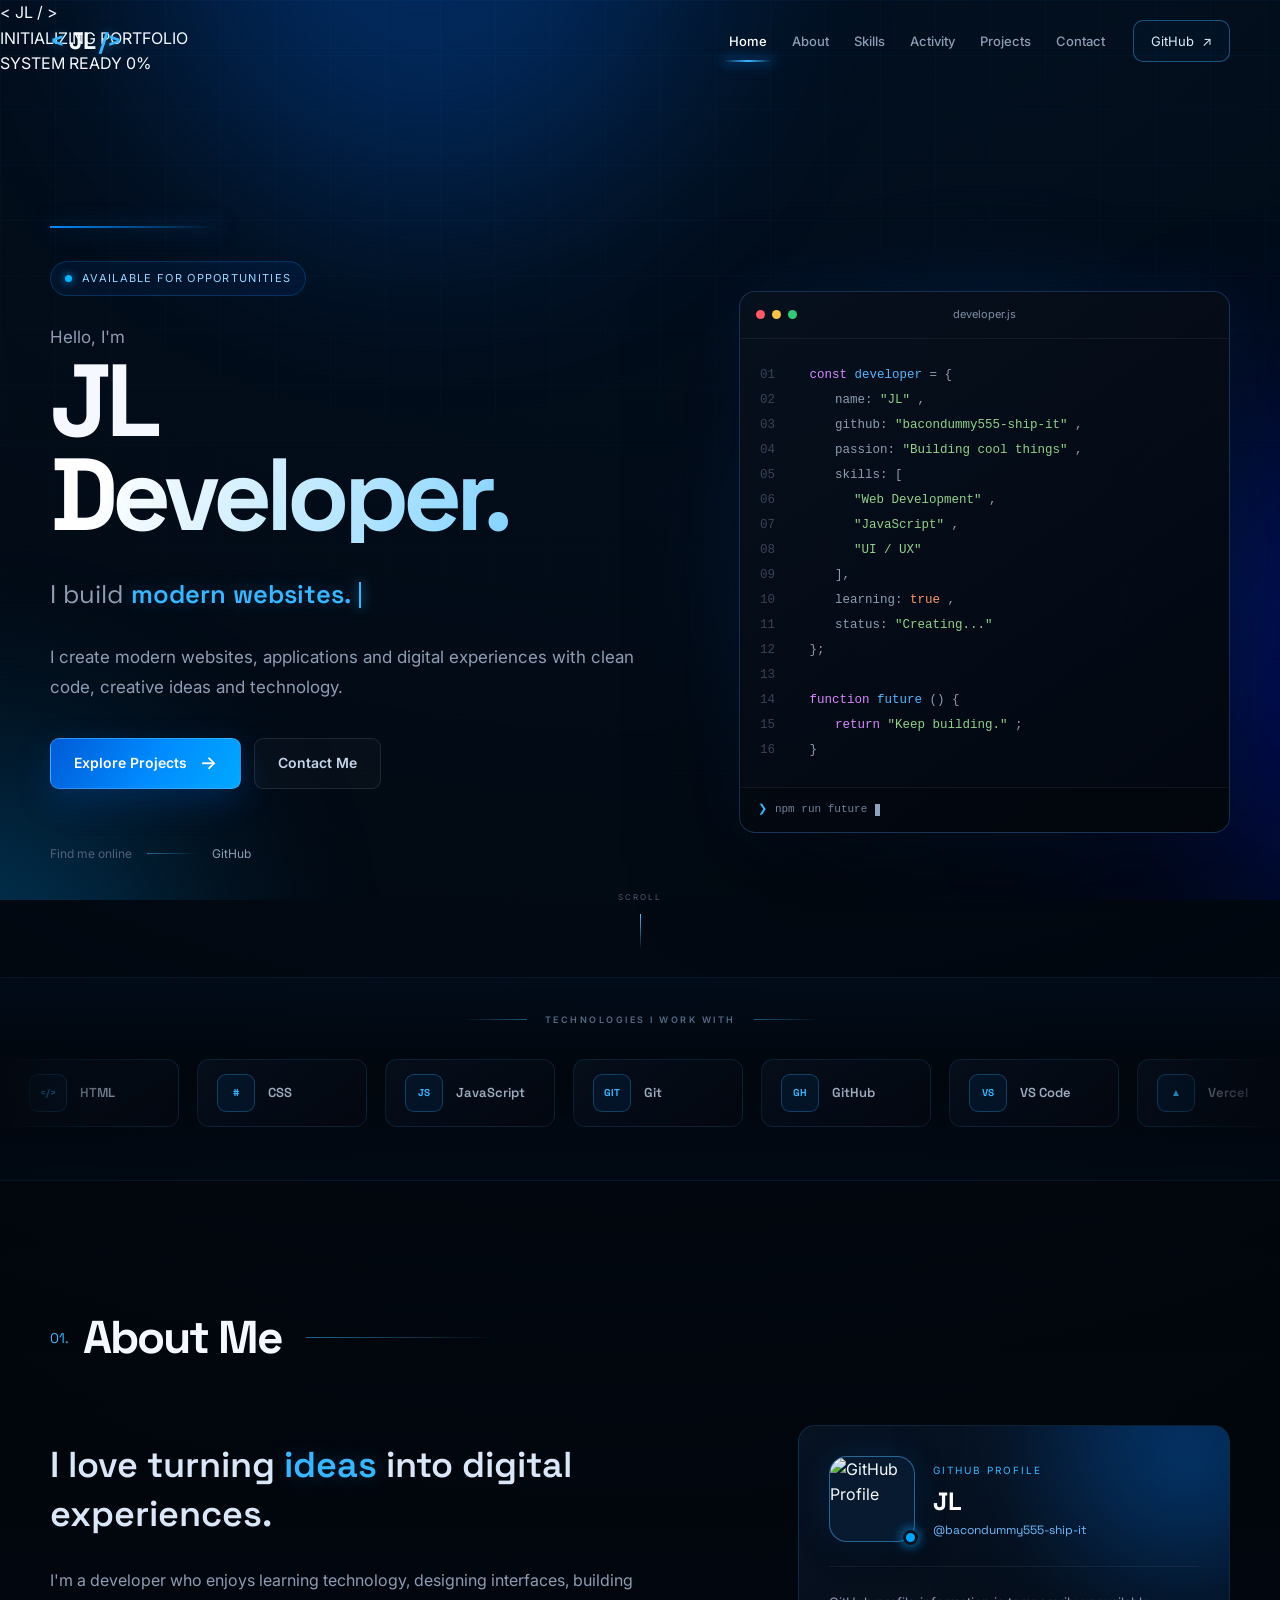
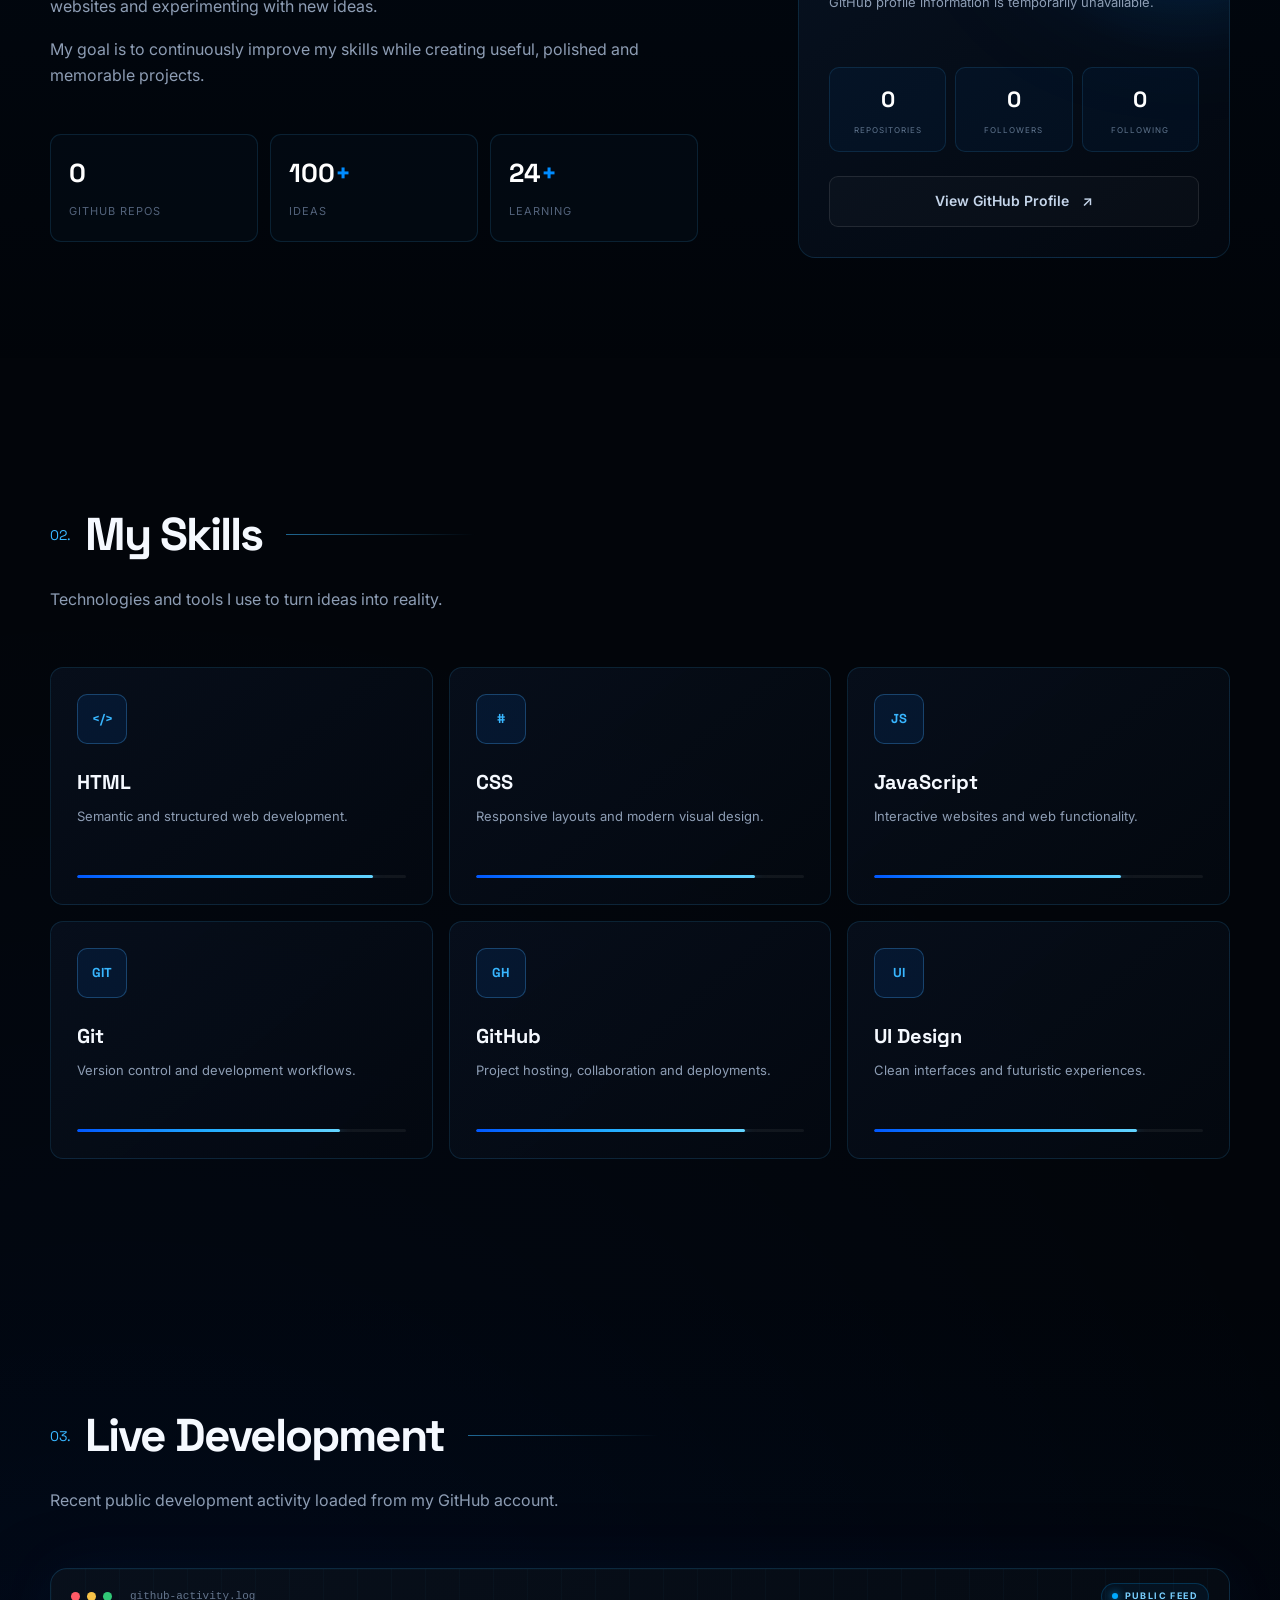
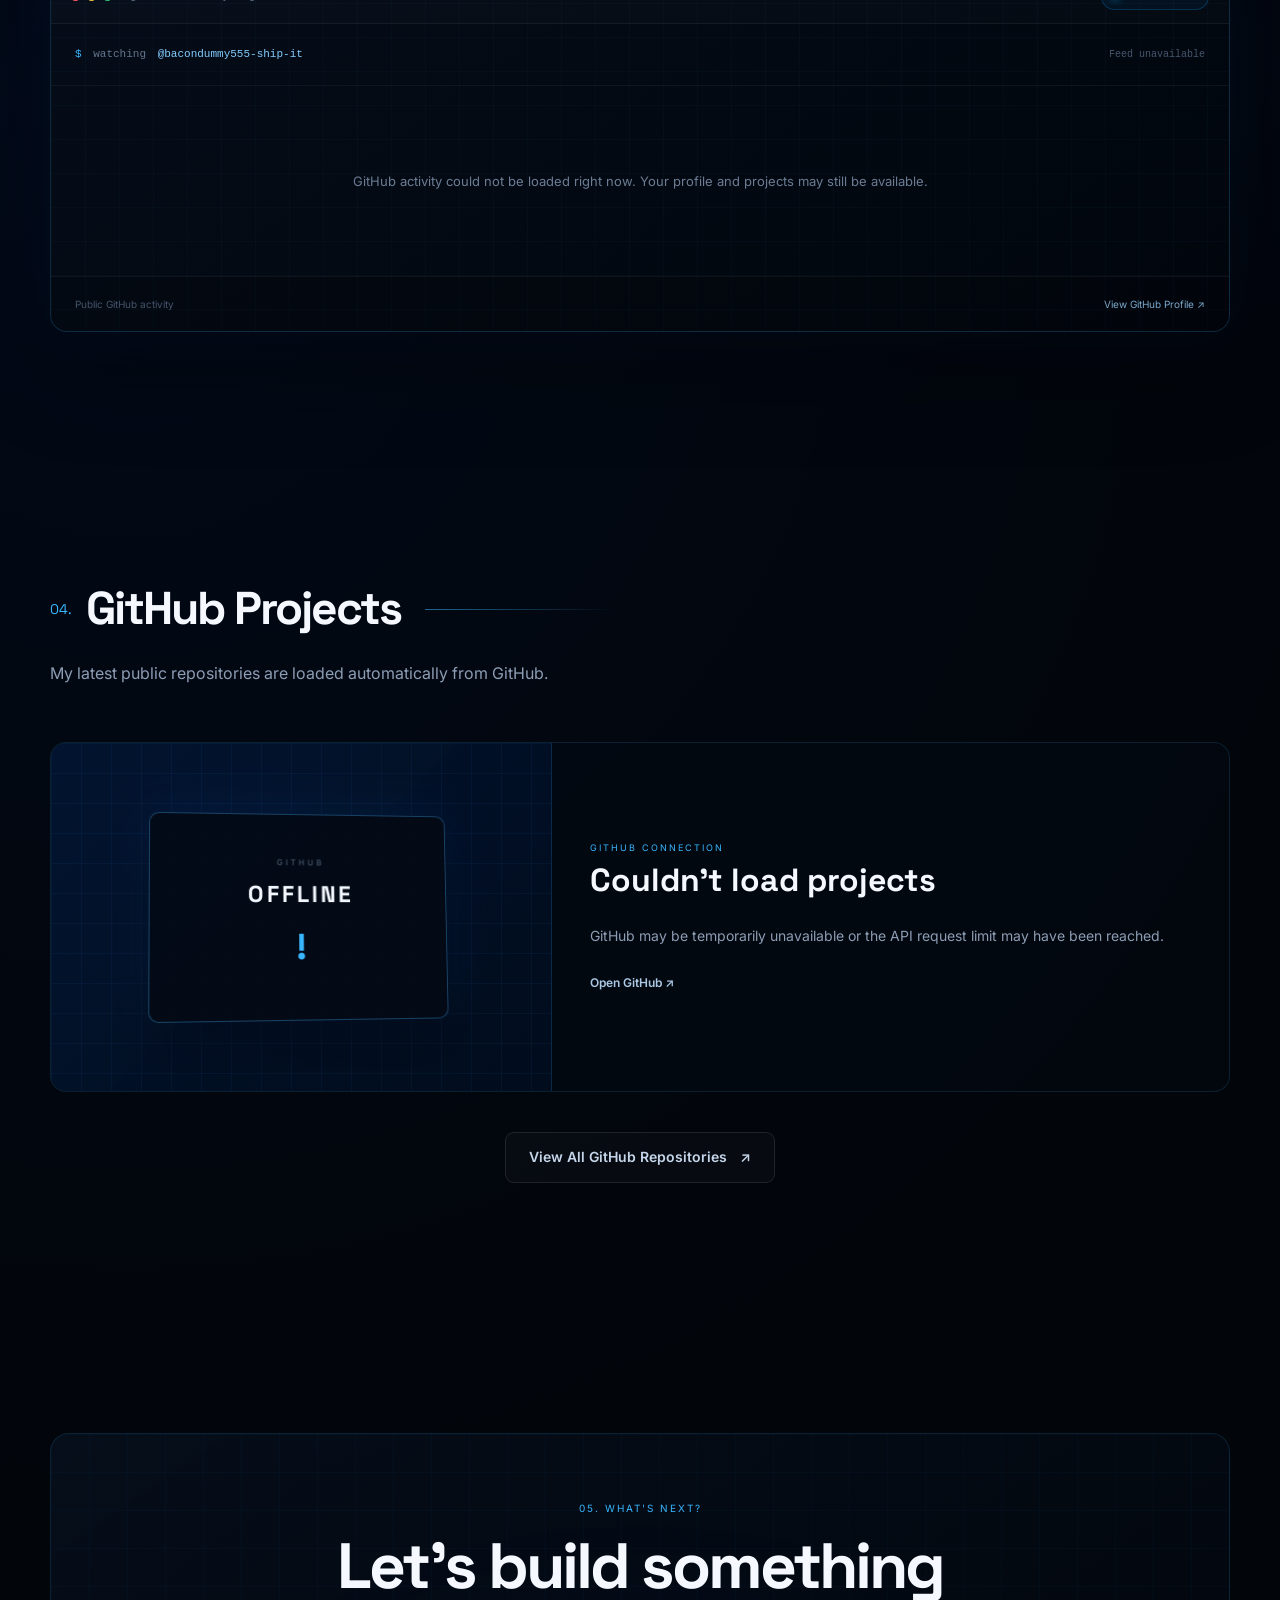
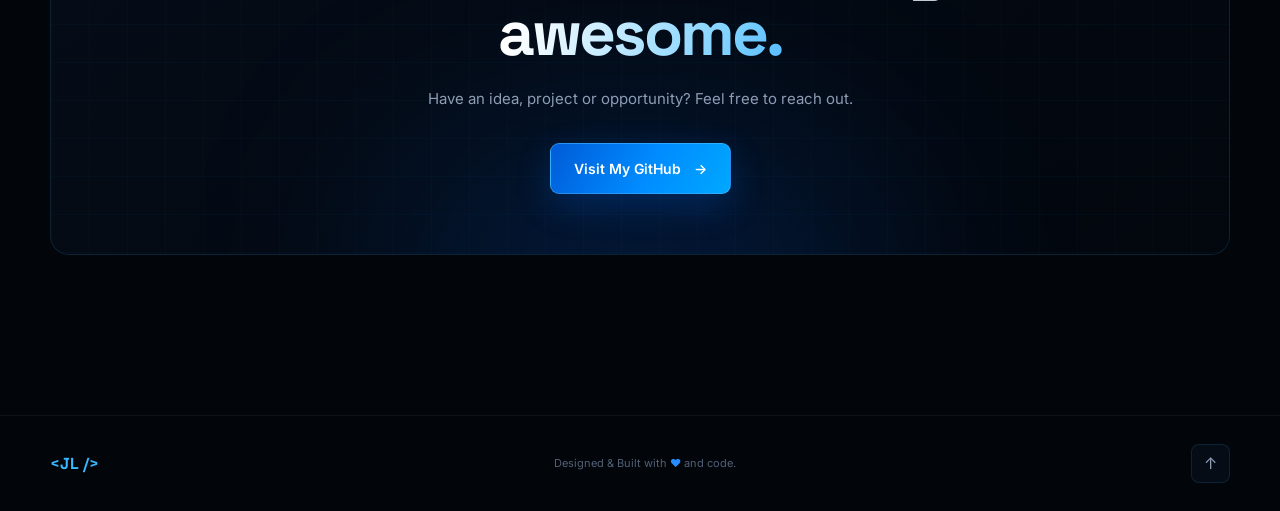
==== commit f14fead1: "Auto sync: 2026-08-19 04:21:44" ====
--- a/index.html
+++ b/index.html
@@ -27,7 +27,72 @@
     <link rel="stylesheet" href="style.css">
 </head>
 
-<body>
+<body class="loading">
+
+    <!-- =========================================
+         LOADING SCREEN
+    ========================================== -->
+    <div
+        class="site-loader"
+        id="siteLoader"
+        aria-hidden="true"
+    >
+
+        <div class="loader-grid"></div>
+        <div class="loader-orb"></div>
+        <div class="loader-scanline"></div>
+
+        <div class="loader-content">
+
+            <div class="loader-logo">
+
+                <span class="loader-bracket">
+                    &lt;
+                </span>
+
+                <span class="loader-name">
+                    JL
+                </span>
+
+                <span class="loader-slash">
+                    /
+                </span>
+
+                <span class="loader-bracket">
+                    &gt;
+                </span>
+
+            </div>
+
+            <p class="loader-status">
+                INITIALIZING PORTFOLIO
+            </p>
+
+            <div class="loader-progress">
+
+                <div
+                    class="loader-progress-bar"
+                    id="loaderProgressBar"
+                ></div>
+
+            </div>
+
+            <div class="loader-bottom">
+
+                <span>
+                    SYSTEM READY
+                </span>
+
+                <span id="loaderPercent">
+                    0%
+                </span>
+
+            </div>
+
+        </div>
+
+    </div>
+
 
     <!-- =========================================
          BACKGROUND
@@ -53,9 +118,17 @@
         <nav class="navbar container">
 
             <a href="#home" class="logo">
-                <span class="logo-symbol">&lt;</span>
+
+                <span class="logo-symbol">
+                    &lt;
+                </span>
+
                 JL
-                <span class="logo-symbol">/&gt;</span>
+
+                <span class="logo-symbol">
+                    /&gt;
+                </span>
+
             </a>
 
 
@@ -94,8 +167,13 @@
                 rel="noopener noreferrer"
                 class="github-nav"
             >
+
                 GitHub
-                <span>↗</span>
+
+                <span>
+                    ↗
+                </span>
+
             </a>
 
 
@@ -104,9 +182,11 @@
                 id="menuButton"
                 aria-label="Open menu"
             >
+
                 <span></span>
                 <span></span>
                 <span></span>
+
             </button>
 
         </nav>
@@ -119,7 +199,10 @@
         <!-- =========================================
              HERO
         ========================================== -->
-        <section class="hero section" id="home">
+        <section
+            class="hero section"
+            id="home"
+        >
 
             <div class="container hero-container">
 
@@ -181,11 +264,13 @@
                             href="#projects"
                             class="button button-primary"
                         >
+
                             Explore Projects
 
                             <span class="button-arrow">
                                 →
                             </span>
+
                         </a>
 
 
@@ -246,11 +331,17 @@
 
                             <div class="code-line">
 
-                                <span class="line-number">01</span>
-
-                                <span class="code-purple">const</span>
-
-                                <span class="code-blue">developer</span>
+                                <span class="line-number">
+                                    01
+                                </span>
+
+                                <span class="code-purple">
+                                    const
+                                </span>
+
+                                <span class="code-blue">
+                                    developer
+                                </span>
 
                                 = {
 
@@ -259,7 +350,9 @@
 
                             <div class="code-line">
 
-                                <span class="line-number">02</span>
+                                <span class="line-number">
+                                    02
+                                </span>
 
                                 <span class="code-indent"></span>
 
@@ -274,7 +367,9 @@
 
                             <div class="code-line">
 
-                                <span class="line-number">03</span>
+                                <span class="line-number">
+                                    03
+                                </span>
 
                                 <span class="code-indent"></span>
 
@@ -289,7 +384,9 @@
 
                             <div class="code-line">
 
-                                <span class="line-number">04</span>
+                                <span class="line-number">
+                                    04
+                                </span>
 
                                 <span class="code-indent"></span>
 
@@ -304,7 +401,9 @@
 
                             <div class="code-line">
 
-                                <span class="line-number">05</span>
+                                <span class="line-number">
+                                    05
+                                </span>
 
                                 <span class="code-indent"></span>
 
@@ -315,7 +414,9 @@
 
                             <div class="code-line">
 
-                                <span class="line-number">06</span>
+                                <span class="line-number">
+                                    06
+                                </span>
 
                                 <span class="code-double-indent"></span>
 
@@ -328,7 +429,9 @@
 
                             <div class="code-line">
 
-                                <span class="line-number">07</span>
+                                <span class="line-number">
+                                    07
+                                </span>
 
                                 <span class="code-double-indent"></span>
 
@@ -341,7 +444,9 @@
 
                             <div class="code-line">
 
-                                <span class="line-number">08</span>
+                                <span class="line-number">
+                                    08
+                                </span>
 
                                 <span class="code-double-indent"></span>
 
@@ -354,7 +459,9 @@
 
                             <div class="code-line">
 
-                                <span class="line-number">09</span>
+                                <span class="line-number">
+                                    09
+                                </span>
 
                                 <span class="code-indent"></span>
 
@@ -365,7 +472,9 @@
 
                             <div class="code-line">
 
-                                <span class="line-number">10</span>
+                                <span class="line-number">
+                                    10
+                                </span>
 
                                 <span class="code-indent"></span>
 
@@ -380,7 +489,9 @@
 
                             <div class="code-line">
 
-                                <span class="line-number">11</span>
+                                <span class="line-number">
+                                    11
+                                </span>
 
                                 <span class="code-indent"></span>
 
@@ -395,7 +506,9 @@
 
                             <div class="code-line">
 
-                                <span class="line-number">12</span>
+                                <span class="line-number">
+                                    12
+                                </span>
 
                                 };
 
@@ -404,14 +517,18 @@
 
                             <div class="code-line">
 
-                                <span class="line-number">13</span>
-
-                            </div>
-
-
-                            <div class="code-line">
-
-                                <span class="line-number">14</span>
+                                <span class="line-number">
+                                    13
+                                </span>
+
+                            </div>
+
+
+                            <div class="code-line">
+
+                                <span class="line-number">
+                                    14
+                                </span>
 
                                 <span class="code-purple">
                                     function
@@ -428,7 +545,9 @@
 
                             <div class="code-line">
 
-                                <span class="line-number">15</span>
+                                <span class="line-number">
+                                    15
+                                </span>
 
                                 <span class="code-indent"></span>
 
@@ -445,7 +564,9 @@
 
                             <div class="code-line">
 
-                                <span class="line-number">16</span>
+                                <span class="line-number">
+                                    16
+                                </span>
 
                                 }
 
@@ -473,7 +594,10 @@
             </div>
 
 
-            <a href="#about" class="scroll-indicator">
+            <a
+                href="#about"
+                class="scroll-indicator"
+            >
 
                 <span>
                     SCROLL
@@ -553,8 +677,6 @@
                     </div>
 
 
-                    <!-- DUPLICATE SET -->
-
                     <div class="tech-item">
                         <span class="tech-icon">&lt;/&gt;</span>
                         <span>HTML</span>
@@ -642,19 +764,15 @@
 
 
                         <p>
-
                             I'm a developer who enjoys learning technology,
                             designing interfaces, building websites and
                             experimenting with new ideas.
-
                         </p>
 
 
                         <p>
-
                             My goal is to continuously improve my skills while
                             creating useful, polished and memorable projects.
-
                         </p>
 
 
@@ -706,7 +824,6 @@
                     </div>
 
 
-                    <!-- GITHUB PROFILE -->
                     <div class="about-card github-profile-card reveal">
 
                         <div class="about-card-glow"></div>
@@ -811,6 +928,7 @@
                             rel="noopener noreferrer"
                             class="button button-secondary github-profile-button"
                         >
+
                             View GitHub Profile
 
                             <span>
@@ -851,9 +969,7 @@
 
 
                 <p class="section-description reveal">
-
                     Technologies and tools I use to turn ideas into reality.
-
                 </p>
 
 
@@ -865,9 +981,7 @@
                             &lt;/&gt;
                         </div>
 
-                        <h3>
-                            HTML
-                        </h3>
+                        <h3>HTML</h3>
 
                         <p>
                             Semantic and structured web development.
@@ -886,9 +1000,7 @@
                             #
                         </div>
 
-                        <h3>
-                            CSS
-                        </h3>
+                        <h3>CSS</h3>
 
                         <p>
                             Responsive layouts and modern visual design.
@@ -907,9 +1019,7 @@
                             JS
                         </div>
 
-                        <h3>
-                            JavaScript
-                        </h3>
+                        <h3>JavaScript</h3>
 
                         <p>
                             Interactive websites and web functionality.
@@ -928,9 +1038,7 @@
                             GIT
                         </div>
 
-                        <h3>
-                            Git
-                        </h3>
+                        <h3>Git</h3>
 
                         <p>
                             Version control and development workflows.
@@ -949,9 +1057,7 @@
                             GH
                         </div>
 
-                        <h3>
-                            GitHub
-                        </h3>
+                        <h3>GitHub</h3>
 
                         <p>
                             Project hosting, collaboration and deployments.
@@ -970,9 +1076,7 @@
                             UI
                         </div>
 
-                        <h3>
-                            UI Design
-                        </h3>
+                        <h3>UI Design</h3>
 
                         <p>
                             Clean interfaces and futuristic experiences.
@@ -1014,9 +1118,7 @@
 
 
                 <p class="section-description reveal">
-
                     Recent public development activity loaded from my GitHub account.
-
                 </p>
 
 
@@ -1032,7 +1134,6 @@
                                 <span></span>
                             </div>
 
-
                             <span class="activity-terminal-title">
                                 github-activity.log
                             </span>
@@ -1044,7 +1145,7 @@
 
                             <span class="activity-live-dot"></span>
 
-                            LIVE
+                            PUBLIC FEED
 
                         </div>
 
@@ -1105,7 +1206,6 @@
                         <span>
                             Public GitHub activity
                         </span>
-
 
                         <a
                             href="https://github.com/bacondummy555-ship-it"
@@ -1219,6 +1319,7 @@
                         rel="noopener noreferrer"
                         class="button button-secondary"
                     >
+
                         View All GitHub Repositories
 
                         <span>
@@ -1263,10 +1364,8 @@
 
 
                     <p>
-
                         Have an idea, project or opportunity?
                         Feel free to reach out.
-
                     </p>
 
 
--- a/style.css
+++ b/style.css
@@ -322,13 +322,11 @@
 }
 
 .header.scrolled {
-    background:
-        rgba(2, 6, 12, 0.9);
+    background: rgba(2, 6, 12, 0.9);
 
     backdrop-filter: blur(22px);
 
-    border-color:
-        rgba(56, 182, 255, 0.09);
+    border-color: rgba(56, 182, 255, 0.09);
 
     box-shadow:
         0 14px 40px rgba(0, 0, 0, 0.23);
@@ -342,7 +340,7 @@
     align-items: center;
     justify-content: space-between;
 
-    gap: 35px;
+    gap: 28px;
 }
 
 .logo {
@@ -377,7 +375,7 @@
 
     align-items: center;
 
-    gap: 32px;
+    gap: 25px;
 }
 
 .nav-link {
@@ -385,7 +383,7 @@
 
     color: var(--text-secondary);
 
-    font-size: 14px;
+    font-size: 13px;
 
     font-weight: 500;
 
@@ -430,8 +428,6 @@
 }
 
 .github-nav {
-    position: relative;
-
     display: flex;
 
     gap: 8px;
@@ -439,8 +435,6 @@
     align-items: center;
 
     padding: 10px 17px;
-
-    overflow: hidden;
 
     border:
         1px solid var(--border-bright);
@@ -1122,29 +1116,6 @@
         );
 }
 
-.tech-stack-section::before {
-    content: "";
-
-    position: absolute;
-
-    width: 500px;
-    height: 120px;
-
-    left: 50%;
-    top: 50%;
-
-    transform:
-        translate(-50%, -50%);
-
-    background:
-        rgba(0, 132, 255, 0.08);
-
-    filter:
-        blur(90px);
-
-    pointer-events: none;
-}
-
 .tech-stack-label {
     width: min(
         calc(100% - 40px),
@@ -1250,15 +1221,7 @@
 
     font-weight: 600;
 
-    box-shadow:
-        inset 0 1px rgba(255, 255, 255, 0.025);
-
-    transition:
-        transform 0.3s ease,
-        color 0.3s ease,
-        border-color 0.3s ease,
-        background 0.3s ease,
-        box-shadow 0.3s ease;
+    transition: 0.3s ease;
 }
 
 .tech-item:hover {
@@ -1305,21 +1268,6 @@
     font-size: 10px;
 
     font-weight: 700;
-
-    box-shadow:
-        inset 0 0 16px rgba(0, 132, 255, 0.05);
-}
-
-.tech-item:hover
-.tech-icon {
-    border-color:
-        rgba(56, 182, 255, 0.6);
-
-    background:
-        rgba(0, 132, 255, 0.14);
-
-    box-shadow:
-        0 0 18px rgba(0, 132, 255, 0.12);
 }
 
 .tech-marquee-fade {
@@ -1541,7 +1489,7 @@
 
 
 /* =========================================================
-   GITHUB PROFILE CARD
+   GITHUB PROFILE
 ========================================================= */
 
 .about-card {
@@ -1946,6 +1894,424 @@
 
     box-shadow:
         0 0 12px rgba(0, 153, 255, 0.6);
+}
+
+
+/* =========================================================
+   LIVE GITHUB ACTIVITY
+========================================================= */
+
+.activity-section {
+    background:
+        linear-gradient(
+            to bottom,
+            transparent,
+            rgba(0, 86, 190, 0.035),
+            transparent
+        );
+}
+
+.activity-terminal {
+    position: relative;
+
+    overflow: hidden;
+
+    border:
+        1px solid rgba(56, 182, 255, 0.19);
+
+    border-radius: 17px;
+
+    background:
+        linear-gradient(
+            145deg,
+            rgba(5, 13, 25, 0.96),
+            rgba(1, 6, 13, 0.97)
+        );
+
+    box-shadow:
+        0 35px 90px rgba(0, 0, 0, 0.34),
+        0 0 60px rgba(0, 115, 255, 0.06);
+}
+
+.activity-terminal::before {
+    content: "";
+
+    position: absolute;
+
+    inset: 0;
+
+    pointer-events: none;
+
+    background-image:
+        linear-gradient(
+            rgba(56, 182, 255, 0.026) 1px,
+            transparent 1px
+        ),
+        linear-gradient(
+            90deg,
+            rgba(56, 182, 255, 0.026) 1px,
+            transparent 1px
+        );
+
+    background-size:
+        34px 34px;
+}
+
+.activity-terminal-header {
+    position: relative;
+
+    z-index: 2;
+
+    min-height: 55px;
+
+    padding:
+        0 20px;
+
+    display: flex;
+
+    align-items: center;
+    justify-content: space-between;
+
+    gap: 20px;
+
+    border-bottom:
+        1px solid rgba(255, 255, 255, 0.06);
+
+    background:
+        rgba(255, 255, 255, 0.012);
+}
+
+.activity-terminal-left {
+    display: flex;
+
+    align-items: center;
+
+    gap: 18px;
+}
+
+.activity-window-buttons {
+    display: flex;
+
+    gap: 7px;
+}
+
+.activity-window-buttons span {
+    width: 9px;
+    height: 9px;
+
+    border-radius: 50%;
+}
+
+.activity-window-buttons span:nth-child(1) {
+    background: #ff5a67;
+}
+
+.activity-window-buttons span:nth-child(2) {
+    background: #f7c348;
+}
+
+.activity-window-buttons span:nth-child(3) {
+    background: #31c877;
+}
+
+.activity-terminal-title {
+    color: #64758d;
+
+    font-family:
+        Consolas,
+        monospace;
+
+    font-size: 11px;
+}
+
+.activity-live-badge {
+    display: flex;
+
+    align-items: center;
+
+    gap: 7px;
+
+    padding:
+        5px 10px;
+
+    border:
+        1px solid rgba(0, 170, 255, 0.22);
+
+    border-radius: 50px;
+
+    color: #78cfff;
+
+    background:
+        rgba(0, 139, 255, 0.06);
+
+    font-size: 9px;
+
+    font-weight: 700;
+
+    letter-spacing: 1.4px;
+}
+
+.activity-live-dot {
+    width: 6px;
+    height: 6px;
+
+    border-radius: 50%;
+
+    background: #00aaff;
+
+    box-shadow:
+        0 0 9px #00aaff;
+
+    animation:
+        pulse 1.8s infinite;
+}
+
+.activity-profile-row {
+    position: relative;
+
+    z-index: 2;
+
+    min-height: 62px;
+
+    padding:
+        0 24px;
+
+    display: flex;
+
+    align-items: center;
+    justify-content: space-between;
+
+    gap: 25px;
+
+    border-bottom:
+        1px solid rgba(255, 255, 255, 0.05);
+
+    color: #64758c;
+
+    font-family:
+        Consolas,
+        monospace;
+
+    font-size: 11px;
+}
+
+.activity-command {
+    color: var(--blue-light);
+
+    margin-right: 5px;
+}
+
+.activity-user {
+    color: #83cdff;
+
+    margin-left: 5px;
+}
+
+.activity-sync-time {
+    color: #45566d;
+
+    text-align: right;
+
+    font-size: 10px;
+}
+
+.activity-list {
+    position: relative;
+
+    z-index: 2;
+}
+
+.activity-loading {
+    min-height: 200px;
+
+    padding:
+        40px 24px;
+
+    display: flex;
+
+    align-items: center;
+    justify-content: center;
+
+    gap: 9px;
+
+    color: #64758c;
+
+    font-family:
+        Consolas,
+        monospace;
+
+    font-size: 12px;
+}
+
+.activity-loading-icon {
+    color:
+        var(--blue-light);
+}
+
+.activity-loading-dots {
+    animation:
+        activityDots 1.2s infinite;
+}
+
+.activity-item {
+    position: relative;
+
+    display: grid;
+
+    grid-template-columns:
+        76px 1fr auto;
+
+    gap: 20px;
+
+    align-items: center;
+
+    padding:
+        24px;
+
+    border-bottom:
+        1px solid rgba(255, 255, 255, 0.05);
+
+    transition:
+        background 0.3s ease;
+}
+
+.activity-item:hover {
+    background:
+        linear-gradient(
+            90deg,
+            rgba(0, 128, 255, 0.055),
+            transparent
+        );
+}
+
+.activity-item:last-child {
+    border-bottom: 0;
+}
+
+.activity-type {
+    width: 76px;
+
+    padding:
+        6px 7px;
+
+    text-align: center;
+
+    border:
+        1px solid rgba(56, 182, 255, 0.2);
+
+    border-radius: 6px;
+
+    color:
+        var(--blue-light);
+
+    background:
+        rgba(0, 132, 255, 0.05);
+
+    font-family:
+        Consolas,
+        monospace;
+
+    font-size: 9px;
+
+    font-weight: 700;
+
+    letter-spacing: 1px;
+}
+
+.activity-content {
+    min-width: 0;
+}
+
+.activity-title {
+    color: #d9e8f8;
+
+    font-family:
+        "Space Grotesk",
+        sans-serif;
+
+    font-size: 15px;
+
+    font-weight: 600;
+}
+
+.activity-detail {
+    margin-top: 4px;
+
+    color: #6f8299;
+
+    font-family:
+        Consolas,
+        monospace;
+
+    font-size: 10px;
+
+    overflow-wrap: anywhere;
+}
+
+.activity-time {
+    color: #45566d;
+
+    white-space: nowrap;
+
+    font-size: 10px;
+}
+
+.activity-terminal-footer {
+    position: relative;
+
+    z-index: 2;
+
+    min-height: 55px;
+
+    padding:
+        0 24px;
+
+    display: flex;
+
+    align-items: center;
+    justify-content: space-between;
+
+    gap: 20px;
+
+    border-top:
+        1px solid rgba(255, 255, 255, 0.05);
+
+    background:
+        rgba(0, 0, 0, 0.16);
+
+    color: #44556b;
+
+    font-size: 10px;
+}
+
+.activity-terminal-footer a {
+    color: #7ba9cc;
+
+    transition:
+        var(--transition);
+}
+
+.activity-terminal-footer a:hover {
+    color:
+        var(--blue-light);
+}
+
+.activity-empty,
+.activity-error {
+    min-height: 190px;
+
+    display: flex;
+
+    align-items: center;
+    justify-content: center;
+
+    padding: 35px;
+
+    text-align: center;
+
+    color: #6b7c93;
+
+    font-size: 13px;
 }
 
 
@@ -2621,6 +2987,18 @@
     }
 }
 
+@keyframes activityDots {
+
+    0%,
+    100% {
+        opacity: 0.25;
+    }
+
+    50% {
+        opacity: 1;
+    }
+}
+
 
 /* =========================================================
    TABLET
@@ -2667,6 +3045,17 @@
         border-bottom:
             1px solid var(--border);
     }
+
+    .activity-item {
+        grid-template-columns:
+            70px 1fr;
+    }
+
+    .activity-time {
+        grid-column: 2;
+
+        margin-top: -12px;
+    }
 }
 
 
@@ -2789,6 +3178,49 @@
 
     .skills-grid {
         grid-template-columns: 1fr;
+    }
+
+    .activity-profile-row {
+        align-items: flex-start;
+
+        flex-direction: column;
+
+        justify-content: center;
+
+        gap: 4px;
+
+        padding:
+            15px 18px;
+    }
+
+    .activity-sync-time {
+        text-align: left;
+    }
+
+    .activity-item {
+        grid-template-columns: 1fr;
+
+        gap: 10px;
+
+        padding:
+            20px 18px;
+    }
+
+    .activity-time {
+        grid-column: auto;
+
+        margin-top: 0;
+    }
+
+    .activity-terminal-footer {
+        flex-direction: column;
+
+        align-items: flex-start;
+
+        justify-content: center;
+
+        padding:
+            15px 18px;
     }
 
     .project-content {
@@ -2867,6 +3299,15 @@
         display: none;
     }
 
+    .activity-terminal-header {
+        padding:
+            0 14px;
+    }
+
+    .activity-terminal-title {
+        display: none;
+    }
+
     .contact-content h2 {
         letter-spacing: -2px;
     }
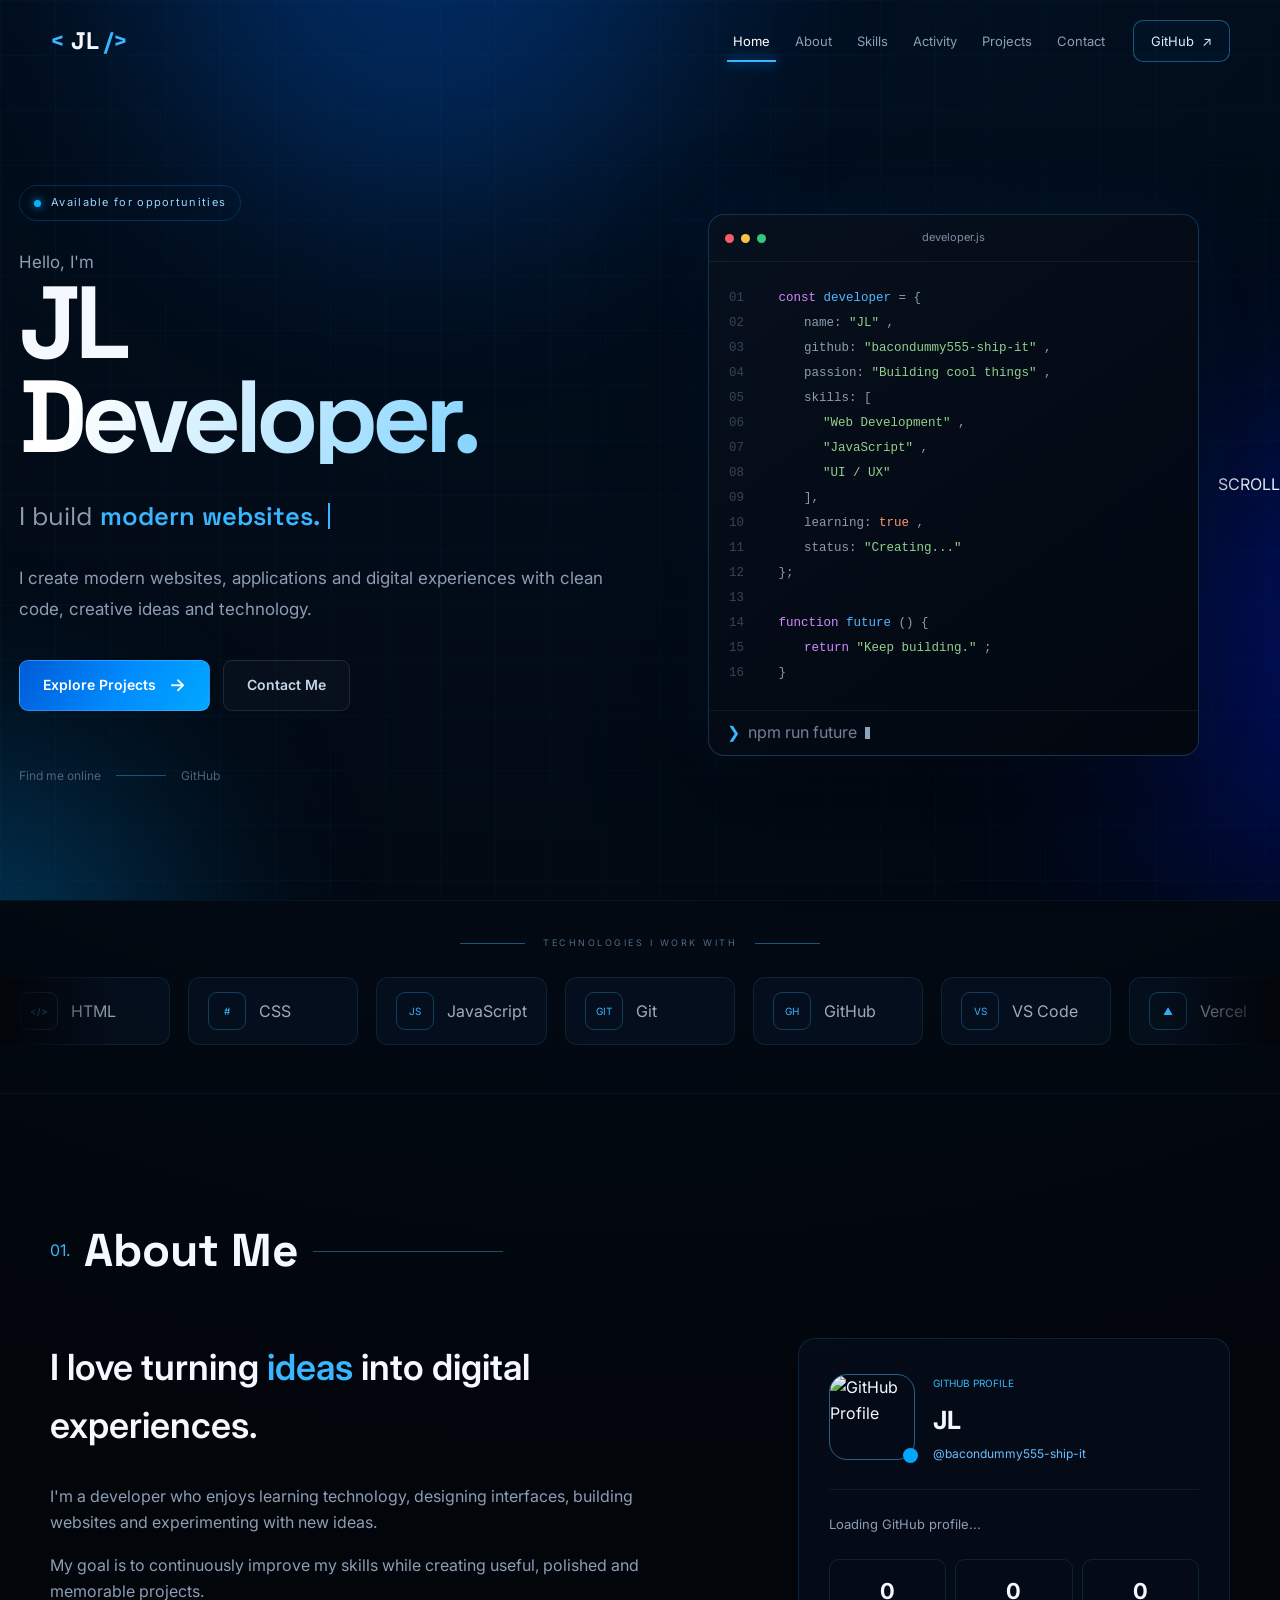
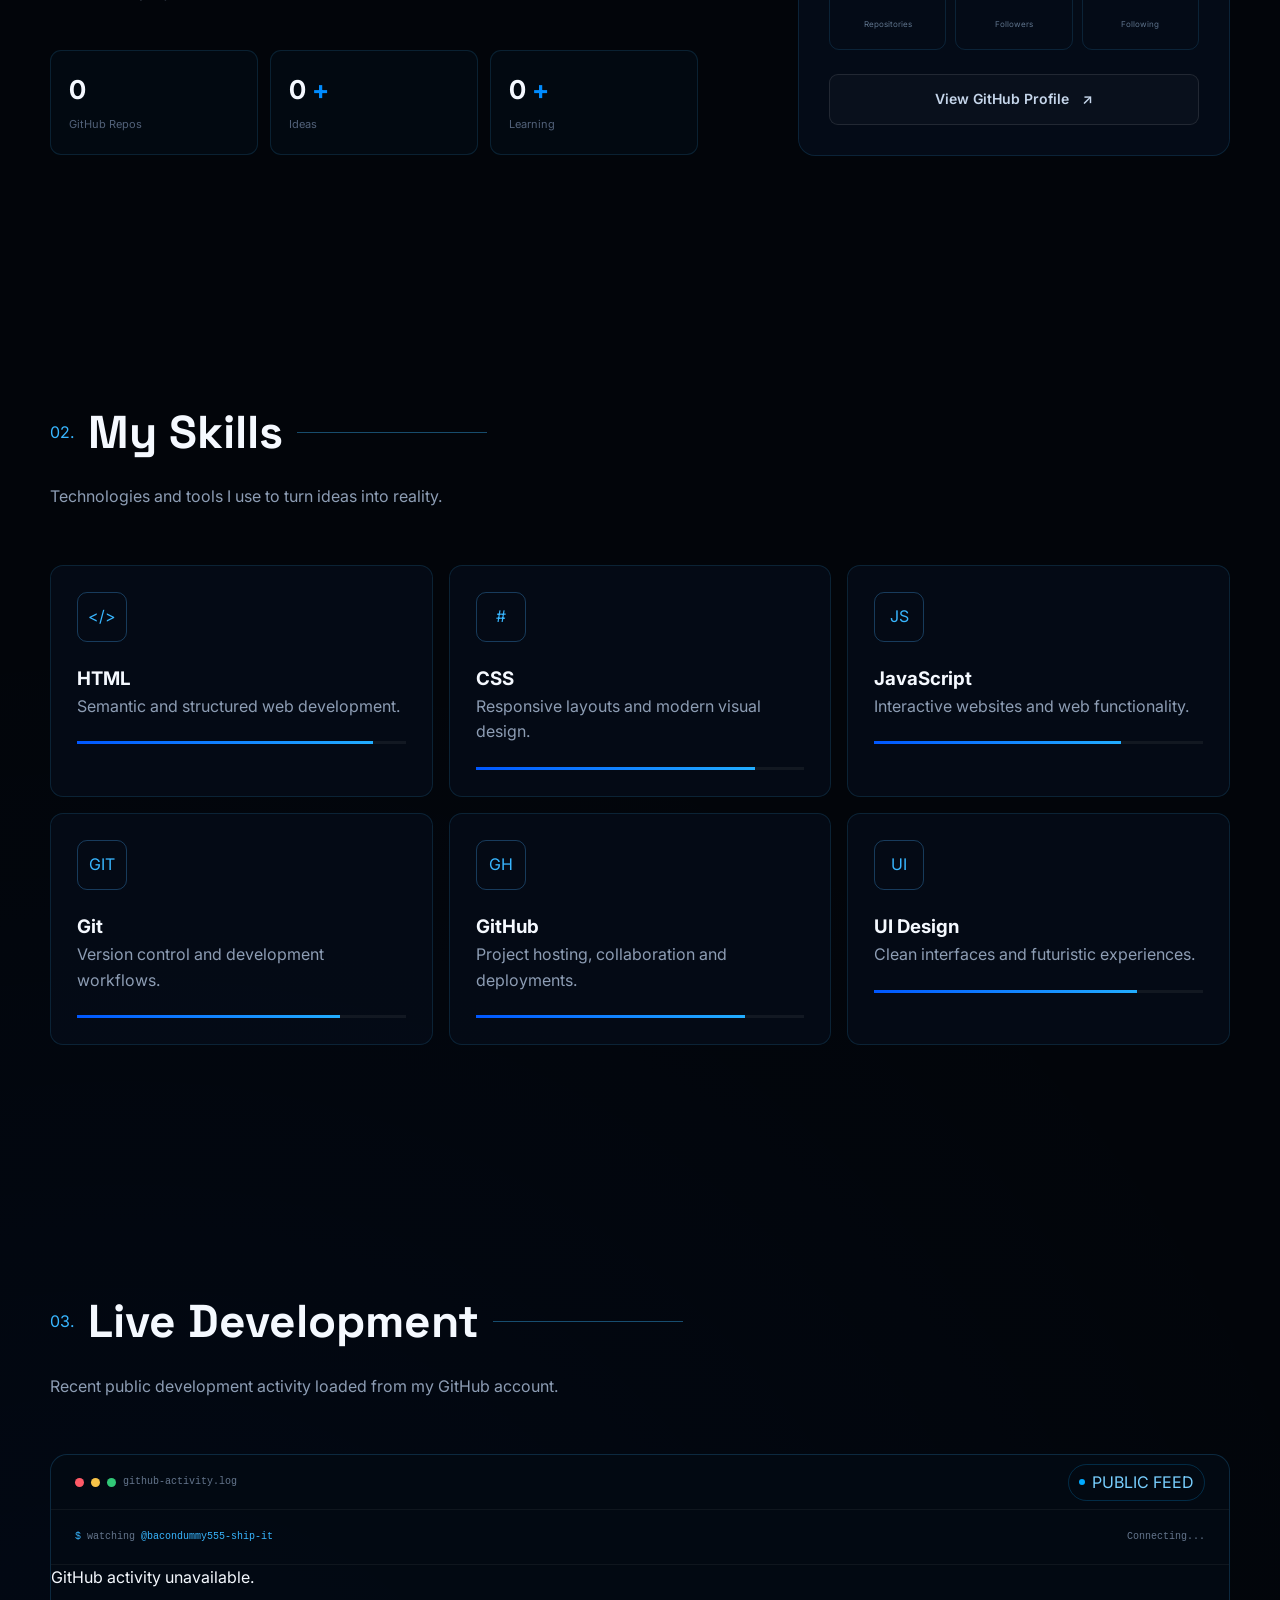
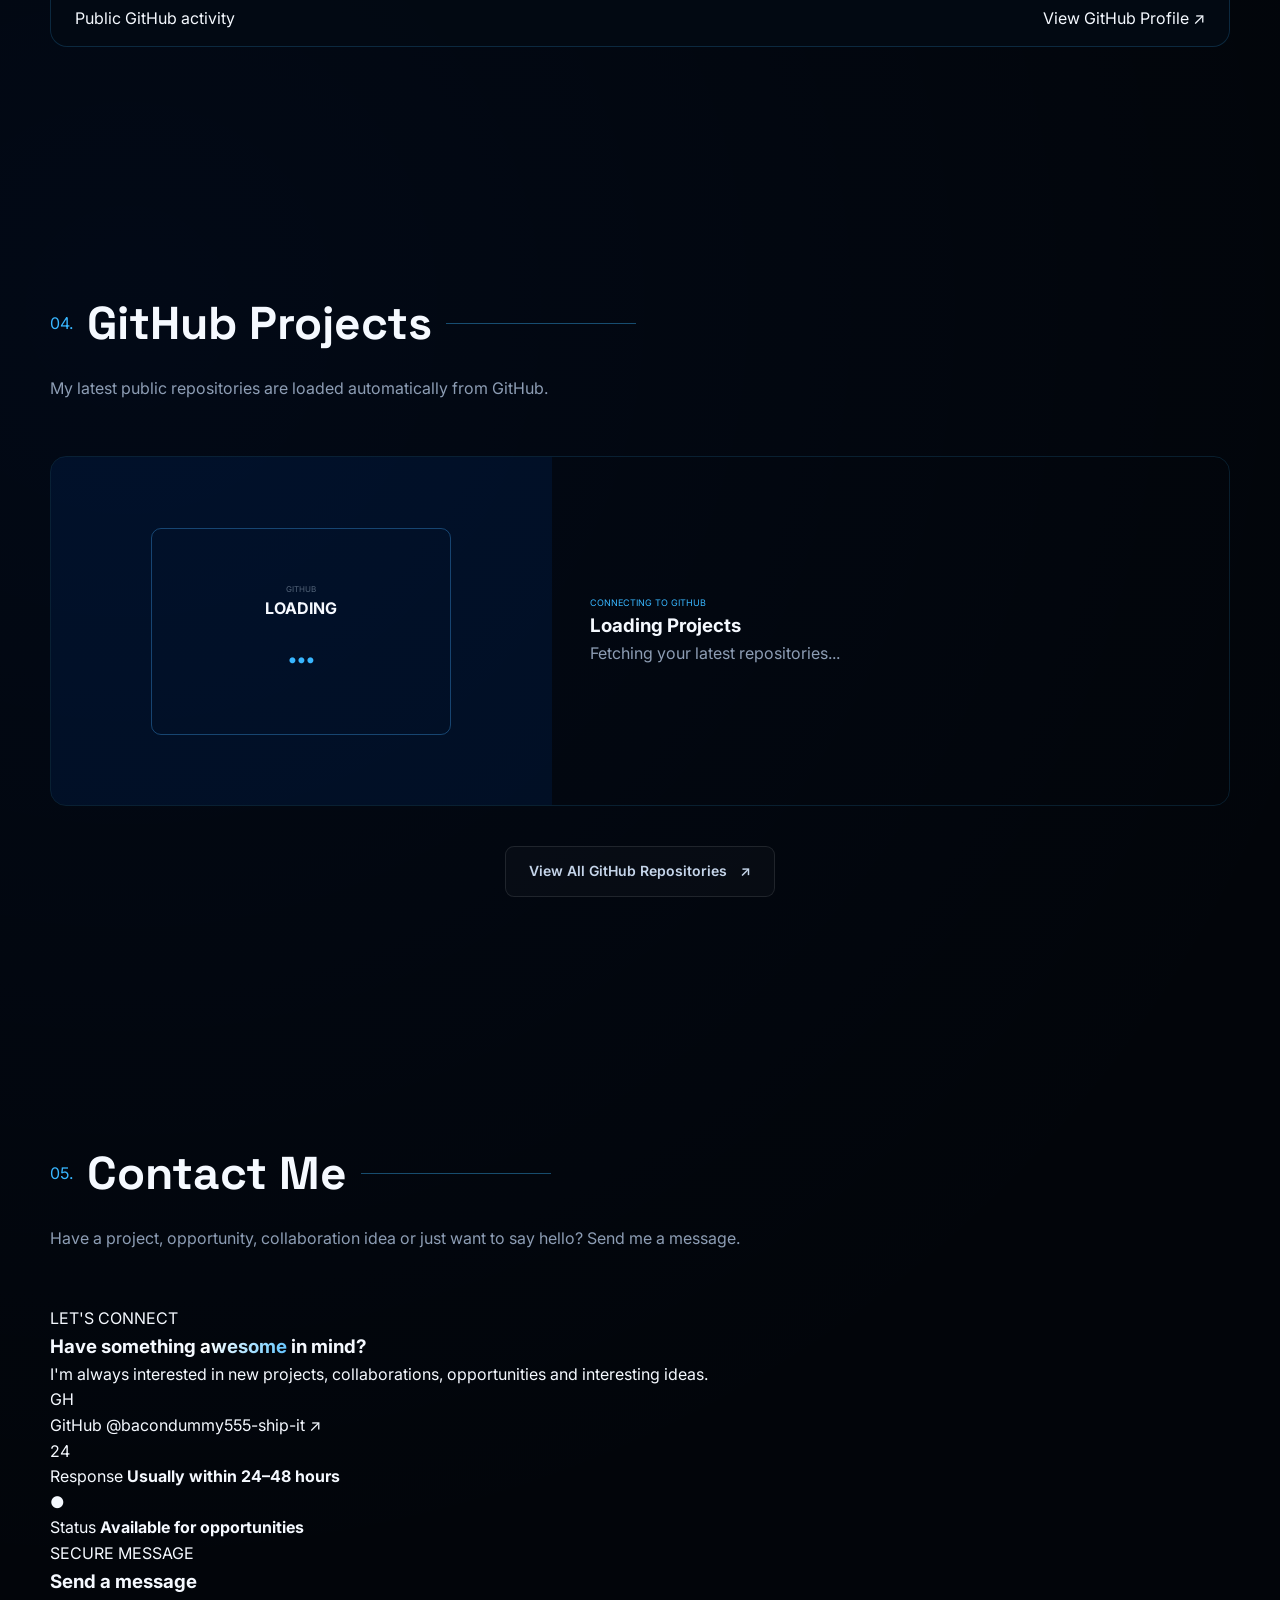
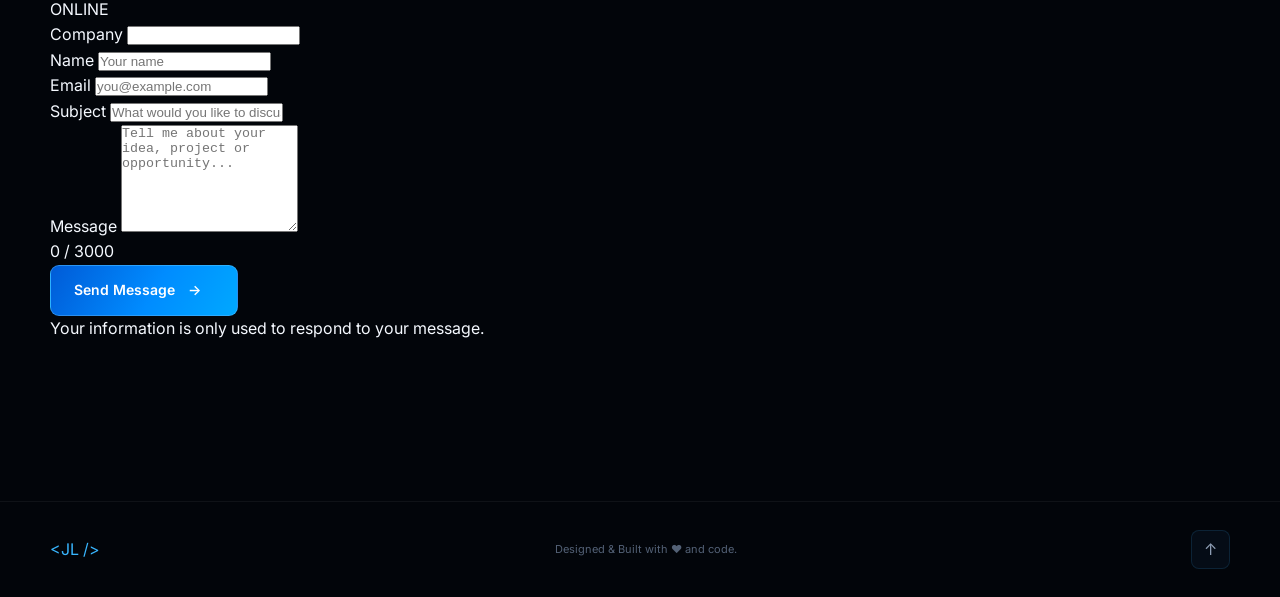
==== commit fb922db1: "Auto sync: 2026-08-19 04:38:01" ====
--- a/index.html
+++ b/index.html
@@ -29,9 +29,9 @@
 
 <body class="loading">
 
-    <!-- =========================================
+    <!-- =====================================================
          LOADING SCREEN
-    ========================================== -->
+    ====================================================== -->
     <div
         class="site-loader"
         id="siteLoader"
@@ -94,9 +94,9 @@
     </div>
 
 
-    <!-- =========================================
+    <!-- =====================================================
          BACKGROUND
-    ========================================== -->
+    ====================================================== -->
     <div class="background">
 
         <div class="grid"></div>
@@ -110,9 +110,9 @@
     </div>
 
 
-    <!-- =========================================
+    <!-- =====================================================
          NAVIGATION
-    ========================================== -->
+    ====================================================== -->
     <header class="header">
 
         <nav class="navbar container">
@@ -181,6 +181,7 @@
                 class="menu-button"
                 id="menuButton"
                 aria-label="Open menu"
+                type="button"
             >
 
                 <span></span>
@@ -196,9 +197,9 @@
 
     <main>
 
-        <!-- =========================================
+        <!-- =================================================
              HERO
-        ========================================== -->
+        ================================================== -->
         <section
             class="hero section"
             id="home"
@@ -610,9 +611,9 @@
         </section>
 
 
-        <!-- =========================================
+        <!-- =================================================
              TECH STACK
-        ========================================== -->
+        ================================================== -->
         <section class="tech-stack-section">
 
             <div class="tech-stack-label">
@@ -677,6 +678,8 @@
                     </div>
 
 
+                    <!-- DUPLICATED FOR LOOP -->
+
                     <div class="tech-item">
                         <span class="tech-icon">&lt;/&gt;</span>
                         <span>HTML</span>
@@ -724,10 +727,13 @@
         </section>
 
 
-        <!-- =========================================
+        <!-- =================================================
              ABOUT
-        ========================================== -->
-        <section class="section about-section" id="about">
+        ================================================== -->
+        <section
+            class="section about-section"
+            id="about"
+        >
 
             <div class="container">
 
@@ -764,15 +770,19 @@
 
 
                         <p>
+
                             I'm a developer who enjoys learning technology,
                             designing interfaces, building websites and
                             experimenting with new ideas.
+
                         </p>
 
 
                         <p>
+
                             My goal is to continuously improve my skills while
                             creating useful, polished and memorable projects.
+
                         </p>
 
 
@@ -946,10 +956,13 @@
         </section>
 
 
-        <!-- =========================================
+        <!-- =================================================
              SKILLS
-        ========================================== -->
-        <section class="section skills-section" id="skills">
+        ================================================== -->
+        <section
+            class="section skills-section"
+            id="skills"
+        >
 
             <div class="container">
 
@@ -969,7 +982,9 @@
 
 
                 <p class="section-description reveal">
+
                     Technologies and tools I use to turn ideas into reality.
+
                 </p>
 
 
@@ -981,7 +996,9 @@
                             &lt;/&gt;
                         </div>
 
-                        <h3>HTML</h3>
+                        <h3>
+                            HTML
+                        </h3>
 
                         <p>
                             Semantic and structured web development.
@@ -1000,7 +1017,9 @@
                             #
                         </div>
 
-                        <h3>CSS</h3>
+                        <h3>
+                            CSS
+                        </h3>
 
                         <p>
                             Responsive layouts and modern visual design.
@@ -1019,7 +1038,9 @@
                             JS
                         </div>
 
-                        <h3>JavaScript</h3>
+                        <h3>
+                            JavaScript
+                        </h3>
 
                         <p>
                             Interactive websites and web functionality.
@@ -1038,7 +1059,9 @@
                             GIT
                         </div>
 
-                        <h3>Git</h3>
+                        <h3>
+                            Git
+                        </h3>
 
                         <p>
                             Version control and development workflows.
@@ -1057,7 +1080,9 @@
                             GH
                         </div>
 
-                        <h3>GitHub</h3>
+                        <h3>
+                            GitHub
+                        </h3>
 
                         <p>
                             Project hosting, collaboration and deployments.
@@ -1076,7 +1101,9 @@
                             UI
                         </div>
 
-                        <h3>UI Design</h3>
+                        <h3>
+                            UI Design
+                        </h3>
 
                         <p>
                             Clean interfaces and futuristic experiences.
@@ -1095,10 +1122,13 @@
         </section>
 
 
-        <!-- =========================================
-             LIVE GITHUB ACTIVITY
-        ========================================== -->
-        <section class="section activity-section" id="activity">
+        <!-- =================================================
+             GITHUB ACTIVITY
+        ================================================== -->
+        <section
+            class="section activity-section"
+            id="activity"
+        >
 
             <div class="container">
 
@@ -1118,7 +1148,10 @@
 
 
                 <p class="section-description reveal">
-                    Recent public development activity loaded from my GitHub account.
+
+                    Recent public development activity loaded from my GitHub
+                    account.
+
                 </p>
 
 
@@ -1186,15 +1219,7 @@
 
                         <div class="activity-loading">
 
-                            <span class="activity-loading-icon">
-                                ❯
-                            </span>
-
-                            Fetching recent public GitHub activity
-
-                            <span class="activity-loading-dots">
-                                ...
-                            </span>
+                            Fetching GitHub activity...
 
                         </div>
 
@@ -1224,10 +1249,13 @@
         </section>
 
 
-        <!-- =========================================
-             GITHUB PROJECTS
-        ========================================== -->
-        <section class="section projects-section" id="projects">
+        <!-- =================================================
+             PROJECTS
+        ================================================== -->
+        <section
+            class="section projects-section"
+            id="projects"
+        >
 
             <div class="container">
 
@@ -1290,10 +1318,6 @@
                                     CONNECTING TO GITHUB
                                 </span>
 
-                                <span class="project-number">
-                                    GH
-                                </span>
-
                             </div>
 
                             <h3>
@@ -1301,7 +1325,7 @@
                             </h3>
 
                             <p>
-                                Fetching your latest repositories from GitHub...
+                                Fetching your latest repositories...
                             </p>
 
                         </div>
@@ -1335,54 +1359,347 @@
         </section>
 
 
-        <!-- =========================================
+        <!-- =================================================
              CONTACT
-        ========================================== -->
-        <section class="section contact-section" id="contact">
-
-            <div class="container contact-container">
-
-                <div class="contact-glow"></div>
-
-
-                <div class="contact-content reveal">
-
-                    <span class="contact-label">
-                        05. WHAT'S NEXT?
+        ================================================== -->
+        <section
+            class="section contact-section"
+            id="contact"
+        >
+
+            <div class="container">
+
+                <div class="section-heading reveal contact-heading">
+
+                    <span class="section-number">
+                        05.
                     </span>
 
-
                     <h2>
-
-                        Let's build something
-
-                        <span class="gradient-text">
-                            awesome.
+                        Contact Me
+                    </h2>
+
+                    <div class="heading-line"></div>
+
+                </div>
+
+
+                <p class="section-description reveal">
+
+                    Have a project, opportunity, collaboration idea or just
+                    want to say hello? Send me a message.
+
+                </p>
+
+
+                <div class="contact-layout">
+
+                    <!-- CONTACT INFO -->
+                    <div class="contact-info reveal">
+
+                        <span class="contact-eyebrow">
+                            LET'S CONNECT
                         </span>
 
-                    </h2>
-
-
-                    <p>
-                        Have an idea, project or opportunity?
-                        Feel free to reach out.
-                    </p>
-
-
-                    <a
-                        href="https://github.com/bacondummy555-ship-it"
-                        target="_blank"
-                        rel="noopener noreferrer"
-                        class="button button-primary contact-button"
-                    >
-
-                        Visit My GitHub
-
-                        <span>
-                            →
-                        </span>
-
-                    </a>
+
+                        <h3>
+
+                            Have something
+
+                            <span class="gradient-text">
+                                awesome
+                            </span>
+
+                            in mind?
+
+                        </h3>
+
+
+                        <p>
+
+                            I'm always interested in new projects,
+                            collaborations, opportunities and interesting
+                            ideas.
+
+                        </p>
+
+
+                        <div class="contact-info-list">
+
+                            <div class="contact-info-item">
+
+                                <div class="contact-info-icon">
+                                    GH
+                                </div>
+
+                                <div>
+
+                                    <span>
+                                        GitHub
+                                    </span>
+
+                                    <a
+                                        href="https://github.com/bacondummy555-ship-it"
+                                        target="_blank"
+                                        rel="noopener noreferrer"
+                                    >
+                                        @bacondummy555-ship-it ↗
+                                    </a>
+
+                                </div>
+
+                            </div>
+
+
+                            <div class="contact-info-item">
+
+                                <div class="contact-info-icon">
+                                    24
+                                </div>
+
+                                <div>
+
+                                    <span>
+                                        Response
+                                    </span>
+
+                                    <strong>
+                                        Usually within 24–48 hours
+                                    </strong>
+
+                                </div>
+
+                            </div>
+
+
+                            <div class="contact-info-item">
+
+                                <div class="contact-info-icon status-icon">
+                                    ●
+                                </div>
+
+                                <div>
+
+                                    <span>
+                                        Status
+                                    </span>
+
+                                    <strong class="available-text">
+                                        Available for opportunities
+                                    </strong>
+
+                                </div>
+
+                            </div>
+
+                        </div>
+
+                    </div>
+
+
+                    <!-- CONTACT FORM -->
+                    <div class="contact-form-card reveal">
+
+                        <div class="contact-form-glow"></div>
+
+
+                        <div class="contact-form-header">
+
+                            <div>
+
+                                <span class="contact-form-label">
+                                    SECURE MESSAGE
+                                </span>
+
+                                <h3>
+                                    Send a message
+                                </h3>
+
+                            </div>
+
+
+                            <div class="contact-form-status-dot">
+
+                                <span></span>
+
+                                ONLINE
+
+                            </div>
+
+                        </div>
+
+
+                        <form
+                            class="contact-form"
+                            id="contactForm"
+                            novalidate
+                        >
+
+                            <!-- Honeypot -->
+                            <div
+                                class="form-honeypot"
+                                aria-hidden="true"
+                            >
+
+                                <label for="company">
+                                    Company
+                                </label>
+
+                                <input
+                                    type="text"
+                                    name="company"
+                                    id="company"
+                                    tabindex="-1"
+                                    autocomplete="off"
+                                >
+
+                            </div>
+
+
+                            <input
+                                type="hidden"
+                                name="startedAt"
+                                id="formStartedAt"
+                                value=""
+                            >
+
+
+                            <div class="form-row">
+
+                                <div class="form-group">
+
+                                    <label for="contactName">
+                                        Name
+                                    </label>
+
+                                    <input
+                                        type="text"
+                                        id="contactName"
+                                        name="name"
+                                        placeholder="Your name"
+                                        autocomplete="name"
+                                        minlength="2"
+                                        maxlength="80"
+                                        required
+                                    >
+
+                                </div>
+
+
+                                <div class="form-group">
+
+                                    <label for="contactEmail">
+                                        Email
+                                    </label>
+
+                                    <input
+                                        type="email"
+                                        id="contactEmail"
+                                        name="email"
+                                        placeholder="you@example.com"
+                                        autocomplete="email"
+                                        maxlength="150"
+                                        required
+                                    >
+
+                                </div>
+
+                            </div>
+
+
+                            <div class="form-group">
+
+                                <label for="contactSubject">
+                                    Subject
+                                </label>
+
+                                <input
+                                    type="text"
+                                    id="contactSubject"
+                                    name="subject"
+                                    placeholder="What would you like to discuss?"
+                                    minlength="3"
+                                    maxlength="120"
+                                    required
+                                >
+
+                            </div>
+
+
+                            <div class="form-group">
+
+                                <label for="contactMessage">
+                                    Message
+                                </label>
+
+                                <textarea
+                                    id="contactMessage"
+                                    name="message"
+                                    placeholder="Tell me about your idea, project or opportunity..."
+                                    minlength="10"
+                                    maxlength="3000"
+                                    rows="7"
+                                    required
+                                ></textarea>
+
+
+                                <div class="message-counter">
+
+                                    <span id="messageCharacterCount">
+                                        0
+                                    </span>
+
+                                    / 3000
+
+                                </div>
+
+                            </div>
+
+
+                            <div
+                                class="form-response"
+                                id="formResponse"
+                                role="status"
+                                aria-live="polite"
+                            ></div>
+
+
+                            <button
+                                type="submit"
+                                class="button button-primary contact-submit"
+                                id="contactSubmit"
+                            >
+
+                                <span id="contactSubmitText">
+                                    Send Message
+                                </span>
+
+                                <span
+                                    class="submit-arrow"
+                                    id="contactSubmitArrow"
+                                >
+                                    →
+                                </span>
+
+                                <span
+                                    class="submit-spinner"
+                                    id="contactSubmitSpinner"
+                                    aria-hidden="true"
+                                ></span>
+
+                            </button>
+
+
+                            <p class="contact-privacy">
+
+                                Your information is only used to respond to
+                                your message.
+
+                            </p>
+
+                        </form>
+
+                    </div>
 
                 </div>
 
@@ -1393,9 +1710,9 @@
     </main>
 
 
-    <!-- =========================================
+    <!-- =====================================================
          FOOTER
-    ========================================== -->
+    ====================================================== -->
     <footer class="footer">
 
         <div class="container footer-container">
@@ -1422,6 +1739,7 @@
                 class="back-top"
                 id="backTop"
                 aria-label="Back to top"
+                type="button"
             >
                 ↑
             </button>
--- a/style.css
+++ b/style.css
@@ -1,11 +1,6 @@
-/* =========================================================
-   JL DEVELOPER PORTFOLIO
-========================================================= */
-
 :root {
     --background: #02050a;
     --background-secondary: #050a12;
-
     --card: rgba(6, 14, 26, 0.78);
 
     --blue: #008cff;
@@ -64,26 +59,8 @@
     overflow-x: hidden;
 }
 
-body::before {
-    content: "";
-
-    position: fixed;
-
-    inset: 0;
-
-    z-index: -20;
-
-    pointer-events: none;
-
-    background:
-        linear-gradient(
-            rgba(255, 255, 255, 0.012) 1px,
-            transparent 1px
-        );
-
-    background-size: 100% 4px;
-
-    opacity: 0.5;
+body.loading {
+    overflow: hidden;
 }
 
 body.menu-open {
@@ -107,6 +84,252 @@
 ::selection {
     background: rgba(0, 149, 255, 0.35);
     color: #ffffff;
+}
+
+
+/* =========================================================
+   LOADING SCREEN
+========================================================= */
+
+.site-loader {
+    position: fixed;
+
+    inset: 0;
+
+    z-index: 10000;
+
+    display: grid;
+
+    place-items: center;
+
+    overflow: hidden;
+
+    background:
+        radial-gradient(
+            circle at center,
+            #06172b,
+            #02060c 52%,
+            #010306 100%
+        );
+
+    opacity: 1;
+
+    visibility: visible;
+
+    transition:
+        opacity 0.7s ease,
+        visibility 0.7s ease;
+}
+
+.site-loader.loader-hidden {
+    opacity: 0;
+
+    visibility: hidden;
+
+    pointer-events: none;
+}
+
+.loader-grid {
+    position: absolute;
+
+    inset: 0;
+
+    background-image:
+        linear-gradient(
+            rgba(0, 153, 255, 0.045) 1px,
+            transparent 1px
+        ),
+        linear-gradient(
+            90deg,
+            rgba(0, 153, 255, 0.045) 1px,
+            transparent 1px
+        );
+
+    background-size: 45px 45px;
+
+    animation:
+        loaderGrid 10s linear infinite;
+}
+
+.loader-grid::after {
+    content: "";
+
+    position: absolute;
+
+    inset: 0;
+
+    background:
+        radial-gradient(
+            circle at center,
+            transparent 0,
+            rgba(1, 3, 6, 0.25) 45%,
+            #010306 100%
+        );
+}
+
+.loader-orb {
+    position: absolute;
+
+    width: 420px;
+    height: 420px;
+
+    border-radius: 50%;
+
+    background:
+        rgba(0, 119, 255, 0.18);
+
+    filter: blur(100px);
+
+    animation:
+        loaderOrb 3s ease-in-out infinite;
+}
+
+.loader-scanline {
+    position: absolute;
+
+    left: 0;
+
+    width: 100%;
+    height: 90px;
+
+    background:
+        linear-gradient(
+            to bottom,
+            transparent,
+            rgba(0, 166, 255, 0.045),
+            transparent
+        );
+
+    animation:
+        loaderScan 3s linear infinite;
+}
+
+.loader-content {
+    position: relative;
+
+    z-index: 3;
+
+    width: min(
+        calc(100% - 50px),
+        430px
+    );
+
+    text-align: center;
+}
+
+.loader-logo {
+    display: flex;
+
+    align-items: center;
+    justify-content: center;
+
+    font-family:
+        "Space Grotesk",
+        sans-serif;
+
+    font-size:
+        clamp(56px, 10vw, 82px);
+
+    font-weight: 700;
+
+    letter-spacing: -5px;
+
+    filter:
+        drop-shadow(
+            0 0 25px
+            rgba(0, 153, 255, 0.2)
+        );
+}
+
+.loader-bracket {
+    color: var(--blue-light);
+
+    animation:
+        loaderBracket 1.3s ease-in-out infinite;
+}
+
+.loader-bracket:last-child {
+    animation-delay: 0.15s;
+}
+
+.loader-name {
+    color: #ffffff;
+
+    padding: 0 8px;
+}
+
+.loader-slash {
+    color: #168eea;
+
+    margin-right: -2px;
+}
+
+.loader-status {
+    margin-top: 18px;
+
+    color: #6e819b;
+
+    font-family:
+        Consolas,
+        monospace;
+
+    font-size: 10px;
+
+    letter-spacing: 3px;
+}
+
+.loader-progress {
+    width: 100%;
+    height: 3px;
+
+    margin-top: 30px;
+
+    overflow: hidden;
+
+    border-radius: 20px;
+
+    background:
+        rgba(255, 255, 255, 0.055);
+}
+
+.loader-progress-bar {
+    width: 0%;
+    height: 100%;
+
+    border-radius: inherit;
+
+    background:
+        linear-gradient(
+            to right,
+            #0057ff,
+            #00a8ff,
+            #62d6ff
+        );
+
+    box-shadow:
+        0 0 18px
+        rgba(0, 153, 255, 0.8);
+
+    transition:
+        width 0.08s linear;
+}
+
+.loader-bottom {
+    margin-top: 11px;
+
+    display: flex;
+
+    justify-content: space-between;
+
+    color: #3d526a;
+
+    font-family:
+        Consolas,
+        monospace;
+
+    font-size: 8px;
+
+    letter-spacing: 1.4px;
 }
 
 
@@ -135,10 +358,6 @@
     border: 3px solid #02050a;
 }
 
-::-webkit-scrollbar-thumb:hover {
-    background: #38b6ff;
-}
-
 
 /* =========================================================
    GENERAL
@@ -161,9 +380,6 @@
 
 .blue-text {
     color: var(--blue-light);
-
-    text-shadow:
-        0 0 20px rgba(56, 182, 255, 0.25);
 }
 
 .gradient-text {
@@ -183,7 +399,8 @@
 
     color: transparent;
 
-    animation: gradientMove 6s linear infinite;
+    animation:
+        gradientMove 6s linear infinite;
 }
 
 
@@ -221,14 +438,8 @@
 
     background-size: 55px 55px;
 
-    mask-image:
-        linear-gradient(
-            to bottom,
-            black,
-            transparent 92%
-        );
-
-    animation: gridMove 18s linear infinite;
+    animation:
+        gridMove 18s linear infinite;
 }
 
 .orb {
@@ -240,7 +451,8 @@
 
     opacity: 0.28;
 
-    animation: orbFloat 12s ease-in-out infinite;
+    animation:
+        orbFloat 12s ease-in-out infinite;
 }
 
 .orb-one {
@@ -261,8 +473,6 @@
 
     top: 45%;
     right: -320px;
-
-    animation-delay: -4s;
 }
 
 .orb-three {
@@ -273,8 +483,6 @@
 
     bottom: -280px;
     left: -250px;
-
-    animation-delay: -7s;
 }
 
 #cursorGlow {
@@ -293,11 +501,10 @@
             transparent 70%
         );
 
-    transform: translate(-50%, -50%);
+    transform:
+        translate(-50%, -50%);
 
     opacity: 0;
-
-    transition: opacity 0.2s ease;
 
     pointer-events: none;
 }
@@ -318,18 +525,19 @@
 
     transition: 0.35s ease;
 
-    border-bottom: 1px solid transparent;
+    border-bottom:
+        1px solid transparent;
 }
 
 .header.scrolled {
-    background: rgba(2, 6, 12, 0.9);
-
-    backdrop-filter: blur(22px);
-
-    border-color: rgba(56, 182, 255, 0.09);
-
-    box-shadow:
-        0 14px 40px rgba(0, 0, 0, 0.23);
+    background:
+        rgba(2, 6, 12, 0.9);
+
+    backdrop-filter:
+        blur(22px);
+
+    border-color:
+        rgba(56, 182, 255, 0.09);
 }
 
 .navbar {
@@ -351,21 +559,10 @@
     font-size: 24px;
 
     font-weight: 700;
-
-    letter-spacing: -1px;
-
-    transition: var(--transition);
-}
-
-.logo:hover {
-    transform: translateY(-2px);
 }
 
 .logo-symbol {
     color: var(--blue-light);
-
-    text-shadow:
-        0 0 12px rgba(56, 182, 255, 0.5);
 }
 
 .nav-links {
@@ -385,9 +582,8 @@
 
     font-size: 13px;
 
-    font-weight: 500;
-
-    transition: var(--transition);
+    transition:
+        var(--transition);
 }
 
 .nav-link::after {
@@ -401,20 +597,16 @@
     width: 0;
     height: 2px;
 
-    background:
-        linear-gradient(
-            to right,
-            transparent,
-            var(--blue-light),
-            transparent
-        );
-
-    transform: translateX(-50%);
+    background: var(--blue-light);
+
+    transform:
+        translateX(-50%);
 
     box-shadow:
         0 0 12px var(--blue);
 
-    transition: var(--transition);
+    transition:
+        var(--transition);
 }
 
 .nav-link:hover,
@@ -448,21 +640,16 @@
     background:
         rgba(0, 139, 255, 0.04);
 
-    transition: var(--transition);
+    transition:
+        var(--transition);
 }
 
 .github-nav:hover {
-    background:
-        rgba(0, 132, 255, 0.11);
-
-    border-color:
-        var(--blue-light);
-
     transform:
         translateY(-2px);
 
-    box-shadow:
-        0 0 30px rgba(0, 132, 255, 0.16);
+    background:
+        rgba(0, 132, 255, 0.11);
 }
 
 .menu-button {
@@ -524,32 +711,6 @@
     align-items: center;
 }
 
-.hero-content {
-    position: relative;
-}
-
-.hero-content::before {
-    content: "";
-
-    position: absolute;
-
-    width: 170px;
-    height: 2px;
-
-    left: 0;
-    top: -35px;
-
-    background:
-        linear-gradient(
-            to right,
-            var(--blue),
-            transparent
-        );
-
-    box-shadow:
-        0 0 20px rgba(0, 149, 255, 0.5);
-}
-
 .availability {
     width: fit-content;
 
@@ -568,14 +729,9 @@
 
     border-radius: 50px;
 
-    background:
-        rgba(0, 104, 255, 0.075);
-
     color: #9cd4ff;
 
     font-size: 11px;
-
-    text-transform: uppercase;
 
     letter-spacing: 1.3px;
 }
@@ -591,13 +747,12 @@
     box-shadow:
         0 0 9px #00a6ff;
 
-    animation: pulse 2s infinite;
+    animation:
+        pulse 2s infinite;
 }
 
 .hero-intro {
     color: var(--text-secondary);
-
-    margin-bottom: 3px;
 
     font-size: 17px;
 }
@@ -648,27 +803,24 @@
     color: var(--blue-light);
 
     font-weight: 600;
-
-    text-shadow:
-        0 0 18px rgba(56, 182, 255, 0.28);
 }
 
 .typing-cursor {
     width: 2px;
     height: 26px;
 
-    background: var(--blue-light);
-
-    box-shadow:
-        0 0 12px var(--blue-light);
-
-    animation: blink 0.8s infinite;
+    background:
+        var(--blue-light);
+
+    animation:
+        blink 0.8s infinite;
 }
 
 .hero-description {
     max-width: 590px;
 
-    color: var(--text-secondary);
+    color:
+        var(--text-secondary);
 
     font-size: 17px;
 
@@ -709,11 +861,8 @@
 
     font-weight: 600;
 
-    transition: 0.3s ease;
-
-    position: relative;
-
-    overflow: hidden;
+    transition:
+        0.3s ease;
 }
 
 .button-primary {
@@ -729,17 +878,12 @@
 
     border:
         1px solid rgba(99, 193, 255, 0.45);
-
-    box-shadow:
-        0 12px 35px rgba(0, 116, 255, 0.22);
-}
-
-.button-primary:hover {
+}
+
+.button-primary:hover,
+.button-secondary:hover {
     transform:
-        translateY(-4px);
-
-    box-shadow:
-        0 18px 50px rgba(0, 139, 255, 0.38);
+        translateY(-3px);
 }
 
 .button-secondary {
@@ -752,29 +896,8 @@
         rgba(255, 255, 255, 0.025);
 }
 
-.button-secondary:hover {
-    color: #ffffff;
-
-    border-color:
-        var(--border-bright);
-
-    background:
-        rgba(0, 119, 255, 0.08);
-
-    transform:
-        translateY(-3px);
-}
-
 .button-arrow {
     font-size: 18px;
-
-    transition:
-        var(--transition);
-}
-
-.button-primary:hover .button-arrow {
-    transform:
-        translateX(4px);
 }
 
 
@@ -801,23 +924,7 @@
     height: 1px;
 
     background:
-        linear-gradient(
-            to right,
-            rgba(56, 182, 255, 0.55),
-            transparent
-        );
-}
-
-.hero-socials a {
-    color: var(--text-secondary);
-
-    transition:
-        var(--transition);
-}
-
-.hero-socials a:hover {
-    color:
-        var(--blue-light);
+        rgba(56, 182, 255, 0.4);
 }
 
 
@@ -832,30 +939,7 @@
         heroFloat 5.5s ease-in-out infinite;
 }
 
-.hero-visual::before {
-    content: "";
-
-    position: absolute;
-
-    width: 82%;
-    height: 82%;
-
-    border-radius: 50%;
-
-    background:
-        rgba(0, 128, 255, 0.24);
-
-    filter: blur(80px);
-
-    top: 10%;
-    left: 9%;
-
-    z-index: -1;
-}
-
 .code-window {
-    position: relative;
-
     overflow: hidden;
 
     background:
@@ -875,31 +959,6 @@
         0 0 70px rgba(0, 116, 255, 0.11);
 }
 
-.code-window::after {
-    content: "";
-
-    position: absolute;
-
-    width: 100%;
-    height: 70px;
-
-    left: 0;
-    top: -100px;
-
-    background:
-        linear-gradient(
-            to bottom,
-            transparent,
-            rgba(0, 160, 255, 0.035),
-            transparent
-        );
-
-    pointer-events: none;
-
-    animation:
-        scanline 7s linear infinite;
-}
-
 .code-header {
     height: 47px;
 
@@ -910,11 +969,11 @@
 
     align-items: center;
 
+    padding:
+        0 16px;
+
     border-bottom:
         1px solid rgba(255, 255, 255, 0.06);
-
-    padding:
-        0 16px;
 }
 
 .window-buttons {
@@ -954,7 +1013,6 @@
 
     font-family:
         Consolas,
-        Monaco,
         monospace;
 
     font-size: 12.5px;
@@ -1016,19 +1074,10 @@
 
     gap: 8px;
 
+    color: #718198;
+
     border-top:
         1px solid rgba(255, 255, 255, 0.06);
-
-    color: #718198;
-
-    font-family:
-        Consolas,
-        monospace;
-
-    font-size: 11px;
-
-    background:
-        rgba(0, 0, 0, 0.18);
 }
 
 .terminal-arrow {
@@ -1041,61 +1090,16 @@
 
     background: #8fa4bc;
 
-    animation: blink 1s infinite;
-}
-
-
-/* =========================================================
-   SCROLL INDICATOR
-========================================================= */
-
-.scroll-indicator {
-    position: absolute;
-
-    bottom: 28px;
-    left: 50%;
-
-    transform:
-        translateX(-50%);
-
-    display: flex;
-
-    flex-direction: column;
-
-    align-items: center;
-
-    gap: 10px;
-
-    color: #4b596d;
-
-    font-size: 8px;
-
-    letter-spacing: 2px;
-}
-
-.scroll-line {
-    width: 1px;
-    height: 35px;
-
-    background:
-        linear-gradient(
-            to bottom,
-            #58bfff,
-            transparent
-        );
-
     animation:
-        scrollLine 2s infinite;
-}
-
-
-/* =========================================================
-   TECH STACK MARQUEE
+        blink 1s infinite;
+}
+
+
+/* =========================================================
+   TECH MARQUEE
 ========================================================= */
 
 .tech-stack-section {
-    position: relative;
-
     padding:
         35px 0 48px;
 
@@ -1106,22 +1110,9 @@
 
     border-bottom:
         1px solid rgba(56, 182, 255, 0.07);
-
-    background:
-        linear-gradient(
-            180deg,
-            rgba(0, 116, 255, 0.035),
-            rgba(2, 6, 12, 0.78),
-            rgba(0, 116, 255, 0.025)
-        );
 }
 
 .tech-stack-label {
-    width: min(
-        calc(100% - 40px),
-        var(--container)
-    );
-
     margin:
         0 auto 27px;
 
@@ -1135,8 +1126,6 @@
     color: #526b85;
 
     font-size: 9px;
-
-    font-weight: 600;
 
     letter-spacing: 2.5px;
 }
@@ -1146,23 +1135,12 @@
     height: 1px;
 
     background:
-        linear-gradient(
-            to right,
-            transparent,
-            rgba(56, 182, 255, 0.45)
-        );
-}
-
-.tech-label-line:last-child {
-    transform:
-        scaleX(-1);
+        rgba(56, 182, 255, 0.45);
 }
 
 .tech-marquee {
     position: relative;
 
-    width: 100%;
-
     overflow: hidden;
 }
 
@@ -1172,9 +1150,6 @@
     width: max-content;
 
     gap: 18px;
-
-    padding:
-        5px 9px;
 
     animation:
         techMarquee 32s linear infinite;
@@ -1205,52 +1180,15 @@
     border-radius: 12px;
 
     background:
-        linear-gradient(
-            145deg,
-            rgba(7, 17, 31, 0.82),
-            rgba(3, 8, 16, 0.85)
-        );
+        rgba(7, 17, 31, 0.82);
 
     color: #9cacbf;
-
-    font-family:
-        "Space Grotesk",
-        sans-serif;
-
-    font-size: 13px;
-
-    font-weight: 600;
-
-    transition: 0.3s ease;
-}
-
-.tech-item:hover {
-    color: #ffffff;
-
-    transform:
-        translateY(-4px);
-
-    border-color:
-        rgba(56, 182, 255, 0.45);
-
-    background:
-        linear-gradient(
-            145deg,
-            rgba(0, 117, 255, 0.12),
-            rgba(3, 8, 16, 0.92)
-        );
-
-    box-shadow:
-        0 12px 35px rgba(0, 0, 0, 0.25),
-        0 0 25px rgba(0, 132, 255, 0.08);
 }
 
 .tech-icon {
     width: 38px;
     height: 38px;
 
-    flex-shrink: 0;
-
     display: grid;
 
     place-items: center;
@@ -1260,14 +1198,9 @@
 
     border-radius: 9px;
 
-    background:
-        rgba(0, 132, 255, 0.07);
-
     color: var(--blue-light);
 
     font-size: 10px;
-
-    font-weight: 700;
 }
 
 .tech-marquee-fade {
@@ -1276,7 +1209,7 @@
     top: 0;
     bottom: 0;
 
-    width: 150px;
+    width: 120px;
 
     z-index: 5;
 
@@ -1289,7 +1222,7 @@
     background:
         linear-gradient(
             to right,
-            #030810,
+            #02050a,
             transparent
         );
 }
@@ -1300,14 +1233,14 @@
     background:
         linear-gradient(
             to left,
-            #030810,
+            #02050a,
             transparent
         );
 }
 
 
 /* =========================================================
-   SECTION HEADINGS
+   HEADINGS
 ========================================================= */
 
 .section-heading {
@@ -1322,12 +1255,6 @@
 
 .section-number {
     color: var(--blue-light);
-
-    font-family:
-        "Space Grotesk",
-        sans-serif;
-
-    font-size: 14px;
 }
 
 .section-heading h2 {
@@ -1337,8 +1264,6 @@
 
     font-size:
         clamp(32px, 5vw, 46px);
-
-    letter-spacing: -2px;
 }
 
 .heading-line {
@@ -1348,21 +1273,13 @@
 
     max-width: 190px;
 
-    margin-left: 10px;
-
-    background:
-        linear-gradient(
-            to right,
-            rgba(56, 182, 255, 0.55),
-            transparent
-        );
+    background:
+        rgba(56, 182, 255, 0.4);
 }
 
 .section-description {
     color: var(--text-secondary);
 
-    max-width: 600px;
-
     margin-bottom: 55px;
 }
 
@@ -1370,16 +1287,6 @@
 /* =========================================================
    ABOUT
 ========================================================= */
-
-.about-section {
-    background:
-        linear-gradient(
-            to bottom,
-            transparent,
-            rgba(0, 61, 122, 0.04),
-            transparent
-        );
-}
 
 .about-grid {
     margin-top: 50px;
@@ -1395,28 +1302,19 @@
 }
 
 .about-large {
-    color: #d9e7f8;
-
-    font-family:
-        "Space Grotesk",
-        sans-serif;
-
     font-size:
         clamp(27px, 3vw, 36px);
 
     font-weight: 600;
 
-    line-height: 1.35;
-
     margin-bottom: 30px;
 }
 
 .about-text > p:not(.about-large) {
-    color: var(--text-secondary);
+    color:
+        var(--text-secondary);
 
     margin-bottom: 18px;
-
-    max-width: 650px;
 }
 
 .about-stats {
@@ -1436,35 +1334,16 @@
     border:
         1px solid var(--border);
 
+    border-radius: 11px;
+
     background:
         rgba(5, 13, 24, 0.55);
-
-    border-radius: 11px;
-
-    transition:
-        var(--transition);
-}
-
-.stat-card:hover {
-    transform:
-        translateY(-5px);
-
-    border-color:
-        var(--border-bright);
 }
 
 .stat-card strong {
     display: block;
 
-    color: #ffffff;
-
-    font-family:
-        "Space Grotesk",
-        sans-serif;
-
     font-size: 26px;
-
-    margin-bottom: 3px;
 }
 
 .stat-card strong::after {
@@ -1481,10 +1360,6 @@
     color: var(--text-dark);
 
     font-size: 11px;
-
-    text-transform: uppercase;
-
-    letter-spacing: 1px;
 }
 
 
@@ -1493,11 +1368,7 @@
 ========================================================= */
 
 .about-card {
-    position: relative;
-
-    overflow: hidden;
-
-    min-height: 410px;
+    padding: 30px;
 
     border:
         1px solid var(--border);
@@ -1505,75 +1376,10 @@
     border-radius: 17px;
 
     background:
-        linear-gradient(
-            145deg,
-            rgba(8, 20, 37, 0.85),
-            rgba(3, 8, 16, 0.8)
-        );
-
-    display: flex;
-
-    flex-direction: column;
-
-    padding: 30px;
-
-    transition:
-        var(--transition);
-}
-
-.about-card:hover {
-    transform:
-        translateY(-6px);
-
-    border-color:
-        var(--border-bright);
-
-    box-shadow:
-        0 30px 70px rgba(0, 0, 0, 0.34),
-        0 0 55px rgba(0, 122, 255, 0.1);
-}
-
-.about-card-glow {
-    position: absolute;
-
-    width: 280px;
-    height: 280px;
-
-    border-radius: 50%;
-
-    background:
-        rgba(0, 123, 255, 0.24);
-
-    filter:
-        blur(78px);
-
-    top: -140px;
-    right: -100px;
-
-    pointer-events: none;
-}
-
-.github-profile-card {
-    min-height: 430px;
-
-    background:
-        radial-gradient(
-            circle at 90% 10%,
-            rgba(0, 132, 255, 0.15),
-            transparent 34%
-        ),
-        linear-gradient(
-            145deg,
-            rgba(8, 20, 37, 0.92),
-            rgba(3, 8, 16, 0.94)
-        );
+        rgba(5, 14, 26, 0.85);
 }
 
 .github-profile-top {
-    position: relative;
-
-    z-index: 2;
-
     display: flex;
 
     align-items: center;
@@ -1591,8 +1397,6 @@
 
     width: 86px;
     height: 86px;
-
-    flex-shrink: 0;
 }
 
 .github-avatar {
@@ -1605,100 +1409,50 @@
 
     border:
         1px solid rgba(74, 177, 255, 0.5);
-
-    background: #071a30;
-
-    box-shadow:
-        0 12px 30px rgba(0, 0, 0, 0.3),
-        0 0 35px rgba(0, 132, 255, 0.16);
 }
 
 .github-online-dot {
     position: absolute;
 
+    right: -3px;
+    bottom: -3px;
+
     width: 15px;
     height: 15px;
 
-    right: -3px;
-    bottom: -3px;
-
     border-radius: 50%;
 
-    border:
-        3px solid #07101d;
-
     background: #00a6ff;
-
-    box-shadow:
-        0 0 12px #00a6ff;
-
-    animation:
-        pulse 2s infinite;
-}
-
-.github-profile-identity {
-    min-width: 0;
 }
 
 .small-label {
-    color:
-        var(--blue-light);
+    color: var(--blue-light);
 
     font-size: 10px;
-
-    letter-spacing: 2px;
 }
 
 .github-profile-identity h3 {
     margin-top: 5px;
 
-    color: #ffffff;
-
-    font-family:
-        "Space Grotesk",
-        sans-serif;
-
     font-size: 25px;
-
-    line-height: 1.2;
 }
 
 .github-username {
-    display: inline-block;
-
-    margin-top: 4px;
-
     color: #6cbcff;
 
-    font-family:
-        "Space Grotesk",
-        sans-serif;
-
     font-size: 12px;
 }
 
 .github-bio {
-    position: relative;
-
-    z-index: 2;
-
     margin-top: 24px;
-
-    min-height: 52px;
 
     color:
         var(--text-secondary);
 
     font-size: 13px;
-
-    line-height: 1.8;
 }
 
 .github-profile-stats {
-    position: relative;
-
-    z-index: 2;
-
     display: grid;
 
     grid-template-columns:
@@ -1710,8 +1464,7 @@
 }
 
 .github-stat {
-    padding:
-        14px 10px;
+    padding: 14px;
 
     text-align: center;
 
@@ -1719,53 +1472,21 @@
         1px solid var(--border);
 
     border-radius: 10px;
-
-    background:
-        rgba(0, 119, 255, 0.05);
-
-    transition:
-        var(--transition);
-}
-
-.github-stat:hover {
-    transform:
-        translateY(-3px);
-
-    border-color:
-        rgba(50, 168, 255, 0.38);
 }
 
 .github-stat strong {
     display: block;
 
-    color: #ffffff;
-
-    font-family:
-        "Space Grotesk",
-        sans-serif;
-
     font-size: 22px;
 }
 
 .github-stat span {
-    display: block;
-
-    margin-top: 7px;
+    font-size: 8px;
 
     color: #5f748d;
-
-    font-size: 8px;
-
-    letter-spacing: 1px;
-
-    text-transform: uppercase;
 }
 
 .github-profile-button {
-    position: relative;
-
-    z-index: 2;
-
     width: 100%;
 
     margin-top: 24px;
@@ -1794,24 +1515,7 @@
     border-radius: 13px;
 
     background:
-        linear-gradient(
-            140deg,
-            rgba(10, 19, 34, 0.68),
-            rgba(4, 9, 17, 0.75)
-        );
-
-    transition: 0.35s ease;
-}
-
-.skill-card:hover {
-    transform:
-        translateY(-7px);
-
-    border-color:
-        rgba(41, 157, 255, 0.52);
-
-    box-shadow:
-        0 22px 48px rgba(0, 0, 0, 0.22);
+        rgba(6, 14, 26, 0.7);
 }
 
 .skill-icon {
@@ -1829,49 +1533,18 @@
 
     border-radius: 10px;
 
-    background:
-        rgba(0, 118, 255, 0.1);
-
-    color:
-        var(--blue-light);
-
-    font-family:
-        "Space Grotesk",
-        sans-serif;
-
-    font-size: 13px;
-
-    font-weight: 700;
-}
-
-.skill-card h3 {
-    font-family:
-        "Space Grotesk",
-        sans-serif;
-
-    font-size: 20px;
-
-    margin-bottom: 8px;
+    color: var(--blue-light);
 }
 
 .skill-card p {
-    min-height: 47px;
-
     color:
         var(--text-secondary);
-
-    font-size: 13px;
 }
 
 .skill-level {
     margin-top: 22px;
 
-    width: 100%;
     height: 3px;
-
-    overflow: hidden;
-
-    border-radius: 10px;
 
     background:
         rgba(255, 255, 255, 0.055);
@@ -1881,39 +1554,21 @@
     display: block;
 
     height: 100%;
-
-    border-radius: inherit;
 
     background:
         linear-gradient(
             to right,
             #0057ff,
-            #22adff,
-            #63d4ff
+            #22adff
         );
-
-    box-shadow:
-        0 0 12px rgba(0, 153, 255, 0.6);
-}
-
-
-/* =========================================================
-   LIVE GITHUB ACTIVITY
-========================================================= */
-
-.activity-section {
-    background:
-        linear-gradient(
-            to bottom,
-            transparent,
-            rgba(0, 86, 190, 0.035),
-            transparent
-        );
-}
+}
+
+
+/* =========================================================
+   ACTIVITY
+========================================================= */
 
 .activity-terminal {
-    position: relative;
-
     overflow: hidden;
 
     border:
@@ -1922,75 +1577,32 @@
     border-radius: 17px;
 
     background:
-        linear-gradient(
-            145deg,
-            rgba(5, 13, 25, 0.96),
-            rgba(1, 6, 13, 0.97)
-        );
-
-    box-shadow:
-        0 35px 90px rgba(0, 0, 0, 0.34),
-        0 0 60px rgba(0, 115, 255, 0.06);
-}
-
-.activity-terminal::before {
-    content: "";
-
-    position: absolute;
-
-    inset: 0;
-
-    pointer-events: none;
-
-    background-image:
-        linear-gradient(
-            rgba(56, 182, 255, 0.026) 1px,
-            transparent 1px
-        ),
-        linear-gradient(
-            90deg,
-            rgba(56, 182, 255, 0.026) 1px,
-            transparent 1px
-        );
-
-    background-size:
-        34px 34px;
-}
-
-.activity-terminal-header {
-    position: relative;
-
-    z-index: 2;
-
+        rgba(3, 10, 19, 0.95);
+}
+
+.activity-terminal-header,
+.activity-profile-row,
+.activity-terminal-footer {
     min-height: 55px;
 
     padding:
-        0 20px;
+        0 24px;
 
     display: flex;
 
     align-items: center;
     justify-content: space-between;
 
-    gap: 20px;
-
     border-bottom:
-        1px solid rgba(255, 255, 255, 0.06);
-
-    background:
-        rgba(255, 255, 255, 0.012);
-}
-
-.activity-terminal-left {
+        1px solid rgba(255, 255, 255, 0.05);
+}
+
+.activity-terminal-left,
+.activity-window-buttons,
+.activity-live-badge {
     display: flex;
 
     align-items: center;
-
-    gap: 18px;
-}
-
-.activity-window-buttons {
-    display: flex;
 
     gap: 7px;
 }
@@ -2014,23 +1626,20 @@
     background: #31c877;
 }
 
-.activity-terminal-title {
-    color: #64758d;
+.activity-terminal-title,
+.activity-profile-row,
+.activity-detail,
+.activity-time {
+    color: #64758c;
 
     font-family:
         Consolas,
         monospace;
 
-    font-size: 11px;
+    font-size: 10px;
 }
 
 .activity-live-badge {
-    display: flex;
-
-    align-items: center;
-
-    gap: 7px;
-
     padding:
         5px 10px;
 
@@ -2040,15 +1649,6 @@
     border-radius: 50px;
 
     color: #78cfff;
-
-    background:
-        rgba(0, 139, 255, 0.06);
-
-    font-size: 9px;
-
-    font-weight: 700;
-
-    letter-spacing: 1.4px;
 }
 
 .activity-live-dot {
@@ -2058,430 +1658,122 @@
     border-radius: 50%;
 
     background: #00aaff;
-
-    box-shadow:
-        0 0 9px #00aaff;
-
-    animation:
-        pulse 1.8s infinite;
-}
-
-.activity-profile-row {
-    position: relative;
-
-    z-index: 2;
-
-    min-height: 62px;
-
-    padding:
-        0 24px;
-
-    display: flex;
+}
+
+.activity-command,
+.activity-user {
+    color:
+        var(--blue-light);
+}
+
+.activity-item {
+    display: grid;
+
+    grid-template-columns:
+        76px 1fr auto;
+
+    gap: 20px;
 
     align-items: center;
-    justify-content: space-between;
-
-    gap: 25px;
+
+    padding: 24px;
 
     border-bottom:
         1px solid rgba(255, 255, 255, 0.05);
-
-    color: #64758c;
-
-    font-family:
-        Consolas,
-        monospace;
-
-    font-size: 11px;
-}
-
-.activity-command {
-    color: var(--blue-light);
-
-    margin-right: 5px;
-}
-
-.activity-user {
-    color: #83cdff;
-
-    margin-left: 5px;
-}
-
-.activity-sync-time {
-    color: #45566d;
-
-    text-align: right;
-
-    font-size: 10px;
-}
-
-.activity-list {
-    position: relative;
-
-    z-index: 2;
-}
-
-.activity-loading {
-    min-height: 200px;
-
+}
+
+.activity-type {
     padding:
-        40px 24px;
-
-    display: flex;
+        6px 7px;
+
+    text-align: center;
+
+    border:
+        1px solid rgba(56, 182, 255, 0.2);
+
+    border-radius: 6px;
+
+    color:
+        var(--blue-light);
+
+    font-size: 9px;
+}
+
+.activity-title {
+    font-size: 15px;
+
+    font-weight: 600;
+}
+
+.activity-terminal-footer {
+    border-bottom: 0;
+}
+
+
+/* =========================================================
+   PROJECTS
+========================================================= */
+
+.projects-grid {
+    display: grid;
+
+    gap: 30px;
+}
+
+.project-card {
+    display: grid;
+
+    grid-template-columns:
+        0.85fr 1.15fr;
+
+    min-height: 350px;
+
+    overflow: hidden;
+
+    border:
+        1px solid var(--border);
+
+    border-radius: 16px;
+}
+
+.project-image {
+    display: grid;
+
+    place-items: center;
+
+    padding: 40px;
+
+    background:
+        rgba(0, 96, 255, 0.09);
+}
+
+.project-screen {
+    width: 100%;
+    max-width: 300px;
+
+    aspect-ratio: 1.45;
+
+    display: flex;
+
+    flex-direction: column;
 
     align-items: center;
     justify-content: center;
 
-    gap: 9px;
-
-    color: #64758c;
-
-    font-family:
-        Consolas,
-        monospace;
-
-    font-size: 12px;
-}
-
-.activity-loading-icon {
-    color:
-        var(--blue-light);
-}
-
-.activity-loading-dots {
-    animation:
-        activityDots 1.2s infinite;
-}
-
-.activity-item {
-    position: relative;
-
-    display: grid;
-
-    grid-template-columns:
-        76px 1fr auto;
-
-    gap: 20px;
-
-    align-items: center;
-
-    padding:
-        24px;
-
-    border-bottom:
-        1px solid rgba(255, 255, 255, 0.05);
-
-    transition:
-        background 0.3s ease;
-}
-
-.activity-item:hover {
-    background:
-        linear-gradient(
-            90deg,
-            rgba(0, 128, 255, 0.055),
-            transparent
-        );
-}
-
-.activity-item:last-child {
-    border-bottom: 0;
-}
-
-.activity-type {
-    width: 76px;
-
-    padding:
-        6px 7px;
-
-    text-align: center;
-
-    border:
-        1px solid rgba(56, 182, 255, 0.2);
-
-    border-radius: 6px;
-
-    color:
-        var(--blue-light);
-
-    background:
-        rgba(0, 132, 255, 0.05);
-
-    font-family:
-        Consolas,
-        monospace;
-
-    font-size: 9px;
-
-    font-weight: 700;
-
-    letter-spacing: 1px;
-}
-
-.activity-content {
-    min-width: 0;
-}
-
-.activity-title {
-    color: #d9e8f8;
-
-    font-family:
-        "Space Grotesk",
-        sans-serif;
-
-    font-size: 15px;
-
-    font-weight: 600;
-}
-
-.activity-detail {
-    margin-top: 4px;
-
-    color: #6f8299;
-
-    font-family:
-        Consolas,
-        monospace;
-
-    font-size: 10px;
-
-    overflow-wrap: anywhere;
-}
-
-.activity-time {
-    color: #45566d;
-
-    white-space: nowrap;
-
-    font-size: 10px;
-}
-
-.activity-terminal-footer {
-    position: relative;
-
-    z-index: 2;
-
-    min-height: 55px;
-
-    padding:
-        0 24px;
-
-    display: flex;
-
-    align-items: center;
-    justify-content: space-between;
-
-    gap: 20px;
-
-    border-top:
-        1px solid rgba(255, 255, 255, 0.05);
-
-    background:
-        rgba(0, 0, 0, 0.16);
-
-    color: #44556b;
-
-    font-size: 10px;
-}
-
-.activity-terminal-footer a {
-    color: #7ba9cc;
-
-    transition:
-        var(--transition);
-}
-
-.activity-terminal-footer a:hover {
-    color:
-        var(--blue-light);
-}
-
-.activity-empty,
-.activity-error {
-    min-height: 190px;
-
-    display: flex;
-
-    align-items: center;
-    justify-content: center;
-
-    padding: 35px;
-
-    text-align: center;
-
-    color: #6b7c93;
-
-    font-size: 13px;
-}
-
-
-/* =========================================================
-   PROJECTS
-========================================================= */
-
-.projects-grid {
-    display: grid;
-
-    gap: 30px;
-}
-
-.project-card {
-    display: grid;
-
-    grid-template-columns:
-        0.85fr 1.15fr;
-
-    min-height: 350px;
-
-    overflow: hidden;
-
-    border:
-        1px solid var(--border);
-
-    border-radius: 16px;
-
-    background:
-        rgba(4, 10, 19, 0.62);
-
-    transition: 0.35s ease;
-}
-
-.project-card:hover {
-    transform:
-        translateY(-7px);
-
-    border-color:
-        rgba(52, 164, 255, 0.45);
-
-    box-shadow:
-        0 32px 70px rgba(0, 0, 0, 0.32);
-}
-
-.project-image {
-    position: relative;
-
-    display: grid;
-
-    place-items: center;
-
-    padding: 40px;
-
-    background:
-        linear-gradient(
-            135deg,
-            rgba(0, 96, 255, 0.13),
-            rgba(0, 21, 50, 0.38)
-        );
-
-    border-right:
-        1px solid var(--border);
-}
-
-.project-image::before {
-    content: "";
-
-    position: absolute;
-
-    inset: 0;
-
-    background-image:
-        linear-gradient(
-            rgba(53, 154, 255, 0.055) 1px,
-            transparent 1px
-        ),
-        linear-gradient(
-            90deg,
-            rgba(53, 154, 255, 0.055) 1px,
-            transparent 1px
-        );
-
-    background-size:
-        30px 30px;
-}
-
-.project-screen {
-    position: relative;
-
-    z-index: 2;
-
-    width: 100%;
-    max-width: 300px;
-
-    aspect-ratio: 1.45;
-
-    display: flex;
-
-    flex-direction: column;
-
-    align-items: center;
-    justify-content: center;
-
     border:
         1px solid rgba(64, 173, 255, 0.34);
 
     border-radius: 10px;
-
-    background:
-        rgba(3, 10, 22, 0.95);
-
-    box-shadow:
-        0 25px 50px rgba(0, 0, 0, 0.45),
-        0 0 55px rgba(0, 118, 255, 0.13);
-
-    transform:
-        perspective(800px)
-        rotateY(7deg)
-        rotateX(4deg);
-
-    transition:
-        transform 0.4s ease;
-}
-
-.project-card:hover
-.project-screen {
-    transform:
-        perspective(800px)
-        rotateY(2deg)
-        rotateX(1deg)
-        translateY(-5px);
 }
 
 .screen-small {
     color: #53657a;
 
     font-size: 8px;
-
-    letter-spacing: 3px;
-}
-
-.project-screen strong {
-    margin:
-        7px 0;
-
-    max-width: 90%;
-
-    overflow: hidden;
-
-    text-overflow: ellipsis;
-
-    white-space: nowrap;
-
-    font-family:
-        "Space Grotesk",
-        sans-serif;
-
-    letter-spacing: 3px;
-
-    font-size: 23px;
 }
 
 .screen-blue {
-    color:
-        var(--blue-light);
-
-    font-family:
-        "Space Grotesk",
-        sans-serif;
+    color: var(--blue-light);
 
     font-size: 36px;
 
@@ -2498,68 +1790,33 @@
     justify-content: center;
 }
 
+.project-top,
+.project-tech,
+.project-links {
+    display: flex;
+
+    gap: 12px;
+
+    flex-wrap: wrap;
+}
+
 .project-top {
-    display: flex;
-
-    align-items: center;
-
-    justify-content:
-        space-between;
-
-    margin-bottom: 10px;
+    justify-content: space-between;
 }
 
 .project-type {
-    color:
-        var(--blue-light);
+    color: var(--blue-light);
 
     font-size: 9px;
-
-    letter-spacing: 2px;
-}
-
-.project-number {
-    color: #27374c;
-
-    font-family:
-        "Space Grotesk",
-        sans-serif;
-
-    font-size: 36px;
-
-    font-weight: 700;
-}
-
-.project-content h3 {
-    font-family:
-        "Space Grotesk",
-        sans-serif;
-
-    font-size:
-        clamp(25px, 3vw, 32px);
-
-    margin-bottom: 16px;
 }
 
 .project-content p {
     color:
         var(--text-secondary);
-
-    max-width: 600px;
-
-    font-size: 14px;
-
-    line-height: 1.8;
 }
 
 .project-tech {
     margin-top: 22px;
-
-    display: flex;
-
-    flex-wrap: wrap;
-
-    gap: 8px;
 }
 
 .project-tech span {
@@ -2571,50 +1828,19 @@
 
     border-radius: 5px;
 
-    color: #79a9cf;
-
-    background:
-        rgba(0, 125, 255, 0.055);
-
     font-size: 9px;
-
-    text-transform: uppercase;
-
-    letter-spacing: 1px;
 }
 
 .project-links {
     margin-top: 25px;
-
-    display: flex;
-
-    gap: 22px;
-
-    flex-wrap: wrap;
-}
-
-.project-link {
-    color: #abc9e5;
-
-    font-size: 12px;
-
-    font-weight: 600;
-
-    transition:
-        var(--transition);
-}
-
-.project-link:hover {
-    color:
-        var(--blue-light);
 }
 
 .projects-view-all {
+    margin-top: 40px;
+
     display: flex;
 
     justify-content: center;
-
-    margin-top: 40px;
 }
 
 
@@ -2623,15 +1849,10 @@
 ========================================================= */
 
 .contact-section {
-    padding-top: 130px;
     padding-bottom: 160px;
 }
 
 .contact-container {
-    position: relative;
-
-    overflow: hidden;
-
     min-height: 420px;
 
     display: grid;
@@ -2646,102 +1867,32 @@
     border-radius: 19px;
 
     background:
-        linear-gradient(
-            145deg,
-            rgba(6, 16, 29, 0.8),
-            rgba(3, 8, 15, 0.82)
-        );
-}
-
-.contact-container::before {
-    content: "";
-
-    position: absolute;
-
-    inset: 0;
-
-    background-image:
-        linear-gradient(
-            rgba(0, 132, 255, 0.035) 1px,
-            transparent 1px
-        ),
-        linear-gradient(
-            90deg,
-            rgba(0, 132, 255, 0.035) 1px,
-            transparent 1px
-        );
-
-    background-size:
-        38px 38px;
-}
-
-.contact-glow {
-    position: absolute;
-
-    width: 520px;
-    height: 270px;
-
-    border-radius: 50%;
-
-    background:
-        rgba(0, 105, 255, 0.18);
-
-    filter:
-        blur(105px);
-
-    bottom: -150px;
-    left: 50%;
-
-    transform:
-        translateX(-50%);
+        rgba(5, 13, 24, 0.75);
 }
 
 .contact-content {
-    position: relative;
-
-    z-index: 2;
-
     max-width: 720px;
 
-    padding:
-        60px 25px;
+    padding: 60px 25px;
 }
 
 .contact-label {
-    color:
-        var(--blue-light);
+    color: var(--blue-light);
 
     font-size: 10px;
-
-    letter-spacing: 2px;
 }
 
 .contact-content h2 {
     margin:
         14px 0 20px;
 
-    font-family:
-        "Space Grotesk",
-        sans-serif;
-
     font-size:
         clamp(38px, 6vw, 64px);
-
-    line-height: 1.05;
-
-    letter-spacing: -3px;
 }
 
 .contact-content p {
     color:
         var(--text-secondary);
-
-    max-width: 500px;
-
-    margin:
-        0 auto;
-
-    font-size: 15px;
 }
 
 .contact-button {
@@ -2764,32 +1915,17 @@
     display: flex;
 
     align-items: center;
-
-    justify-content:
-        space-between;
-
-    gap: 20px;
+    justify-content: space-between;
 }
 
 .footer-logo {
-    color:
-        var(--blue-light);
-
-    font-family:
-        "Space Grotesk",
-        sans-serif;
-
-    font-weight: 700;
+    color: var(--blue-light);
 }
 
 .footer p {
     color: #536176;
 
     font-size: 11px;
-}
-
-.footer p span {
-    color: #278eff;
 }
 
 .back-top {
@@ -2806,22 +1942,6 @@
 
     color:
         var(--text-secondary);
-
-    cursor: pointer;
-
-    transition:
-        var(--transition);
-}
-
-.back-top:hover {
-    border-color:
-        var(--blue);
-
-    color:
-        var(--blue-light);
-
-    transform:
-        translateY(-4px);
 }
 
 
@@ -2852,6 +1972,65 @@
    ANIMATIONS
 ========================================================= */
 
+@keyframes loaderGrid {
+
+    from {
+        background-position:
+            0 0,
+            0 0;
+    }
+
+    to {
+        background-position:
+            45px 45px,
+            45px 45px;
+    }
+
+}
+
+@keyframes loaderOrb {
+
+    0%,
+    100% {
+        opacity: 0.5;
+        transform: scale(0.9);
+    }
+
+    50% {
+        opacity: 1;
+        transform: scale(1.1);
+    }
+
+}
+
+@keyframes loaderBracket {
+
+    0%,
+    100% {
+        opacity: 0.55;
+    }
+
+    50% {
+        opacity: 1;
+
+        text-shadow:
+            0 0 20px #00a8ff;
+    }
+
+}
+
+@keyframes loaderScan {
+
+    from {
+        top: -100px;
+    }
+
+    to {
+        top: calc(100% + 100px);
+    }
+
+}
+
 @keyframes pulse {
 
     0%,
@@ -2862,6 +2041,7 @@
     50% {
         opacity: 0.45;
     }
+
 }
 
 @keyframes blink {
@@ -2875,6 +2055,7 @@
     100% {
         opacity: 0;
     }
+
 }
 
 @keyframes heroFloat {
@@ -2889,87 +2070,7 @@
         transform:
             translateY(-10px);
     }
-}
-
-@keyframes scanline {
-
-    0% {
-        top: -120px;
-    }
-
-    100% {
-        top:
-            calc(100% + 120px);
-    }
-}
-
-@keyframes gridMove {
-
-    from {
-        background-position:
-            0 0,
-            0 0;
-    }
-
-    to {
-        background-position:
-            0 55px,
-            55px 0;
-    }
-}
-
-@keyframes orbFloat {
-
-    0%,
-    100% {
-        transform:
-            translate3d(0, 0, 0);
-    }
-
-    50% {
-        transform:
-            translate3d(0, 35px, 0);
-    }
-}
-
-@keyframes gradientMove {
-
-    from {
-        background-position:
-            0% center;
-    }
-
-    to {
-        background-position:
-            200% center;
-    }
-}
-
-@keyframes scrollLine {
-
-    0% {
-        transform:
-            scaleY(0);
-
-        transform-origin:
-            top;
-    }
-
-    50% {
-        transform:
-            scaleY(1);
-
-        transform-origin:
-            top;
-    }
-
-    100% {
-        transform:
-            scaleY(0);
-
-        transform-origin:
-            bottom;
-    }
+
 }
 
 @keyframes techMarquee {
@@ -2985,18 +2086,52 @@
                 calc(-50% - 9px)
             );
     }
-}
-
-@keyframes activityDots {
+
+}
+
+@keyframes gridMove {
+
+    from {
+        background-position:
+            0 0,
+            0 0;
+    }
+
+    to {
+        background-position:
+            55px 55px,
+            55px 55px;
+    }
+
+}
+
+@keyframes orbFloat {
 
     0%,
     100% {
-        opacity: 0.25;
+        transform:
+            translateY(0);
     }
 
     50% {
-        opacity: 1;
-    }
+        transform:
+            translateY(35px);
+    }
+
+}
+
+@keyframes gradientMove {
+
+    from {
+        background-position:
+            0% center;
+    }
+
+    to {
+        background-position:
+            200% center;
+    }
+
 }
 
 
@@ -3006,28 +2141,9 @@
 
 @media (max-width: 980px) {
 
-    .hero-container {
-        grid-template-columns: 1fr;
-
-        gap: 70px;
-    }
-
-    .hero-visual {
-        max-width: 600px;
-
-        width: 100%;
-    }
-
+    .hero-container,
     .about-grid {
         grid-template-columns: 1fr;
-
-        gap: 55px;
-    }
-
-    .about-card {
-        max-width: 580px;
-
-        width: 100%;
     }
 
     .skills-grid {
@@ -3039,23 +2155,6 @@
         grid-template-columns: 1fr;
     }
 
-    .project-image {
-        border-right: 0;
-
-        border-bottom:
-            1px solid var(--border);
-    }
-
-    .activity-item {
-        grid-template-columns:
-            70px 1fr;
-    }
-
-    .activity-time {
-        grid-column: 2;
-
-        margin-top: -12px;
-    }
 }
 
 
@@ -3070,10 +2169,6 @@
             90px 0;
     }
 
-    .navbar {
-        min-height: 70px;
-    }
-
     .github-nav {
         display: none;
     }
@@ -3091,156 +2186,55 @@
         left: 15px;
         right: 15px;
 
-        margin: 0;
-
         padding: 22px;
 
         flex-direction: column;
 
-        align-items: stretch;
-
-        gap: 5px;
+        background:
+            rgba(3, 8, 16, 0.97);
 
         border:
             1px solid var(--border);
 
         border-radius: 13px;
 
-        background:
-            rgba(3, 8, 16, 0.97);
-
         opacity: 0;
 
         visibility: hidden;
-
-        transform:
-            translateY(-15px);
-
-        transition:
-            var(--transition);
     }
 
     .nav-links.open {
         opacity: 1;
 
         visibility: visible;
-
-        transform:
-            translateY(0);
-    }
-
-    .nav-link {
-        padding:
-            13px 12px;
-    }
-
-    .nav-link::after {
-        display: none;
-    }
-
-    .hero {
-        padding-top: 120px;
     }
 
     .hero-title {
         font-size:
             clamp(60px, 20vw, 82px);
-
-        letter-spacing: -5px;
-    }
-
-    .typing-row {
-        flex-wrap: wrap;
-    }
-
-    .scroll-indicator {
-        display: none;
-    }
-
-    .tech-stack-section {
-        padding:
-            28px 0 38px;
-    }
-
-    .tech-item {
-        min-width: 150px;
-
-        height: 62px;
-    }
-
-    .tech-marquee-fade {
-        width: 60px;
-    }
-
+    }
+
+    .skills-grid,
     .about-stats {
         grid-template-columns: 1fr;
     }
 
-    .skills-grid {
-        grid-template-columns: 1fr;
-    }
-
-    .activity-profile-row {
-        align-items: flex-start;
-
-        flex-direction: column;
-
-        justify-content: center;
-
-        gap: 4px;
-
-        padding:
-            15px 18px;
-    }
-
-    .activity-sync-time {
-        text-align: left;
-    }
-
     .activity-item {
         grid-template-columns: 1fr;
-
-        gap: 10px;
-
-        padding:
-            20px 18px;
-    }
-
-    .activity-time {
-        grid-column: auto;
-
-        margin-top: 0;
-    }
-
-    .activity-terminal-footer {
+    }
+
+    .project-content {
+        padding: 28px 23px;
+    }
+
+    .footer-container {
+        padding: 25px 0;
+
         flex-direction: column;
 
-        align-items: flex-start;
-
-        justify-content: center;
-
-        padding:
-            15px 18px;
-    }
-
-    .project-content {
-        padding:
-            28px 23px;
-    }
-
-    .project-image {
-        padding:
-            35px 20px;
-    }
-
-    .footer-container {
-        padding:
-            25px 0;
-
-        flex-direction: column;
-
-        text-align: center;
-    }
+        gap: 15px;
+    }
+
 }
 
 
@@ -3252,16 +2246,11 @@
 
     .container {
         width:
-            min(
-                calc(100% - 28px),
-                var(--container)
-            );
+            calc(100% - 28px);
     }
 
     .hero-title {
         font-size: 57px;
-
-        letter-spacing: -4px;
     }
 
     .hero-buttons {
@@ -3272,64 +2261,12 @@
         width: 100%;
     }
 
-    .tech-stack-label {
-        font-size: 7px;
-
-        letter-spacing: 1.5px;
-    }
-
-    .tech-label-line {
-        width: 30px;
-    }
-
     .github-profile-stats {
         grid-template-columns: 1fr;
     }
 
-    .github-stat {
-        display: flex;
-
-        align-items: center;
-
-        justify-content:
-            space-between;
-    }
-
-    .heading-line {
-        display: none;
-    }
-
-    .activity-terminal-header {
-        padding:
-            0 14px;
-    }
-
-    .activity-terminal-title {
-        display: none;
-    }
-
-    .contact-content h2 {
-        letter-spacing: -2px;
-    }
-}
-
-
-/* =========================================================
-   REDUCED MOTION
-========================================================= */
-
-@media (prefers-reduced-motion: reduce) {
-
-    *,
-    *::before,
-    *::after {
-        animation-duration:
-            0.01ms !important;
-
-        animation-iteration-count:
-            1 !important;
-
-        transition-duration:
-            0.01ms !important;
-    }
+    .loader-logo {
+        font-size: 55px;
+    }
+
 }
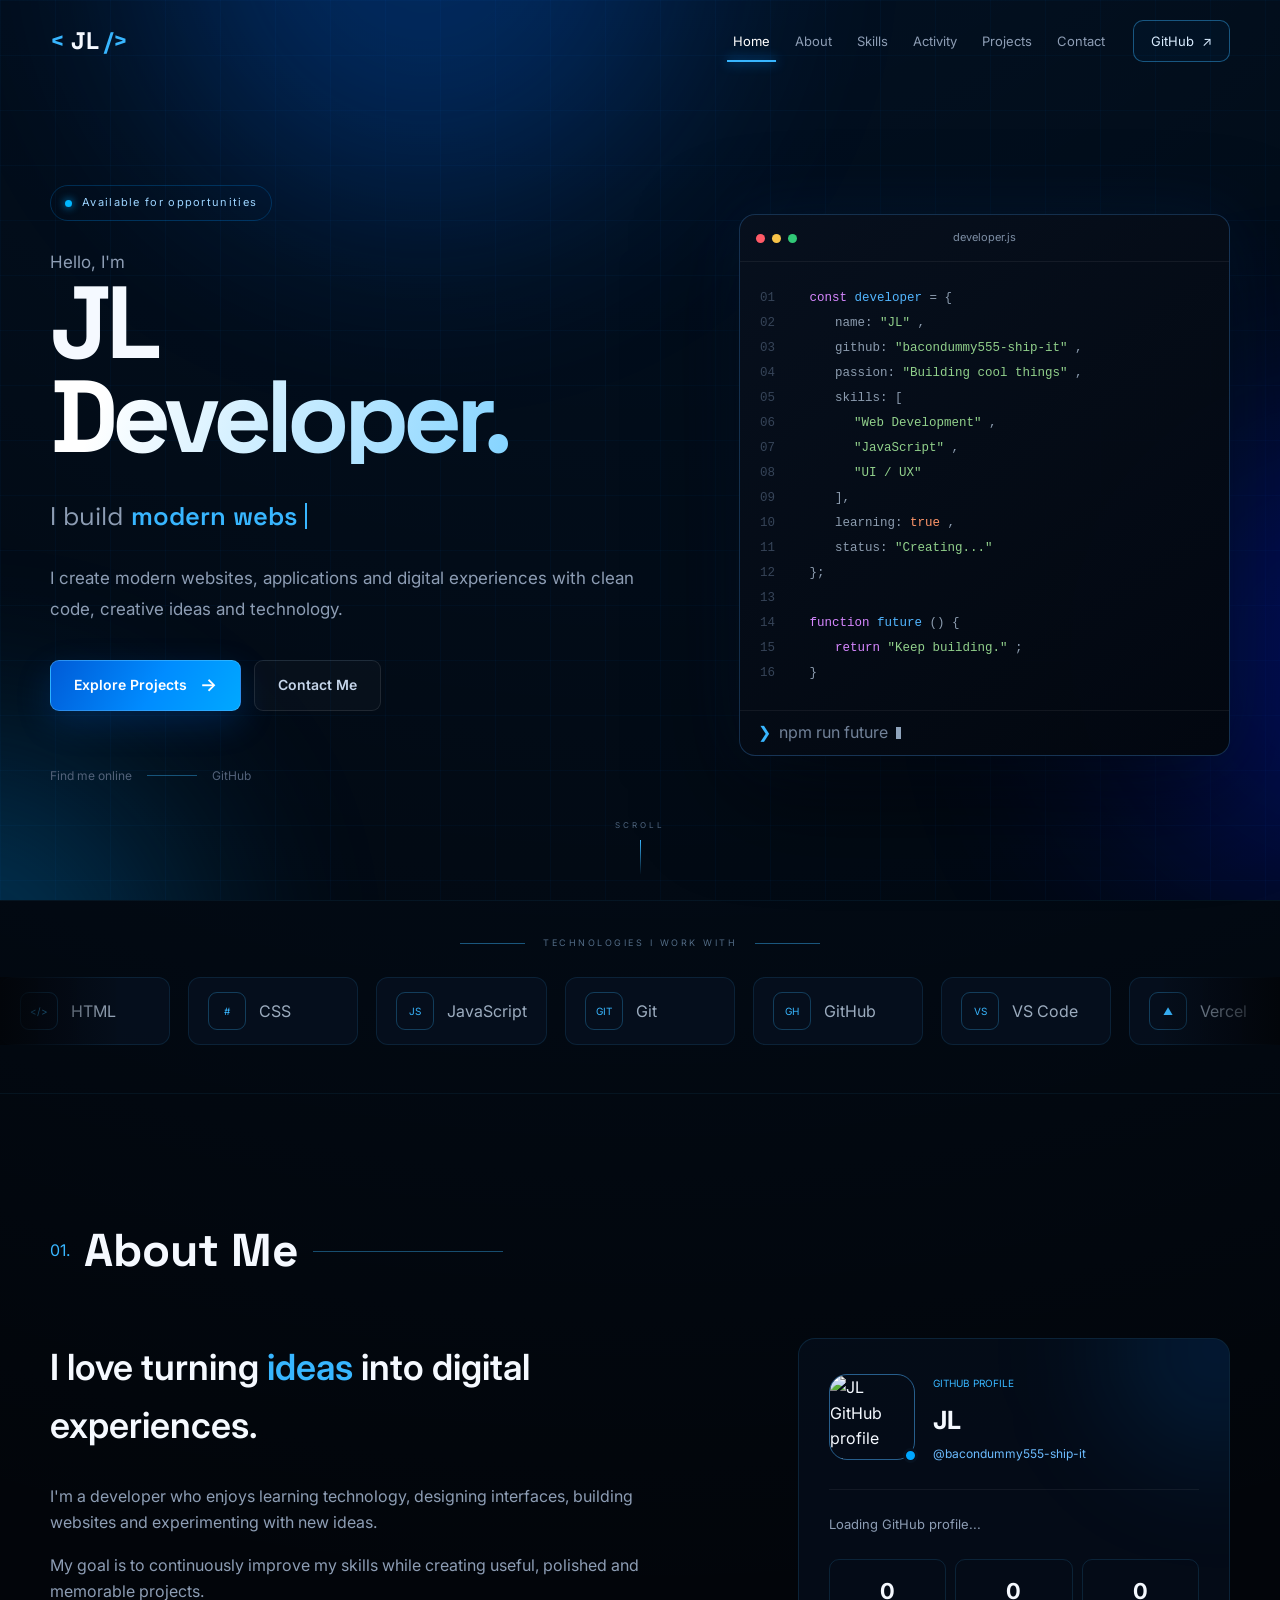
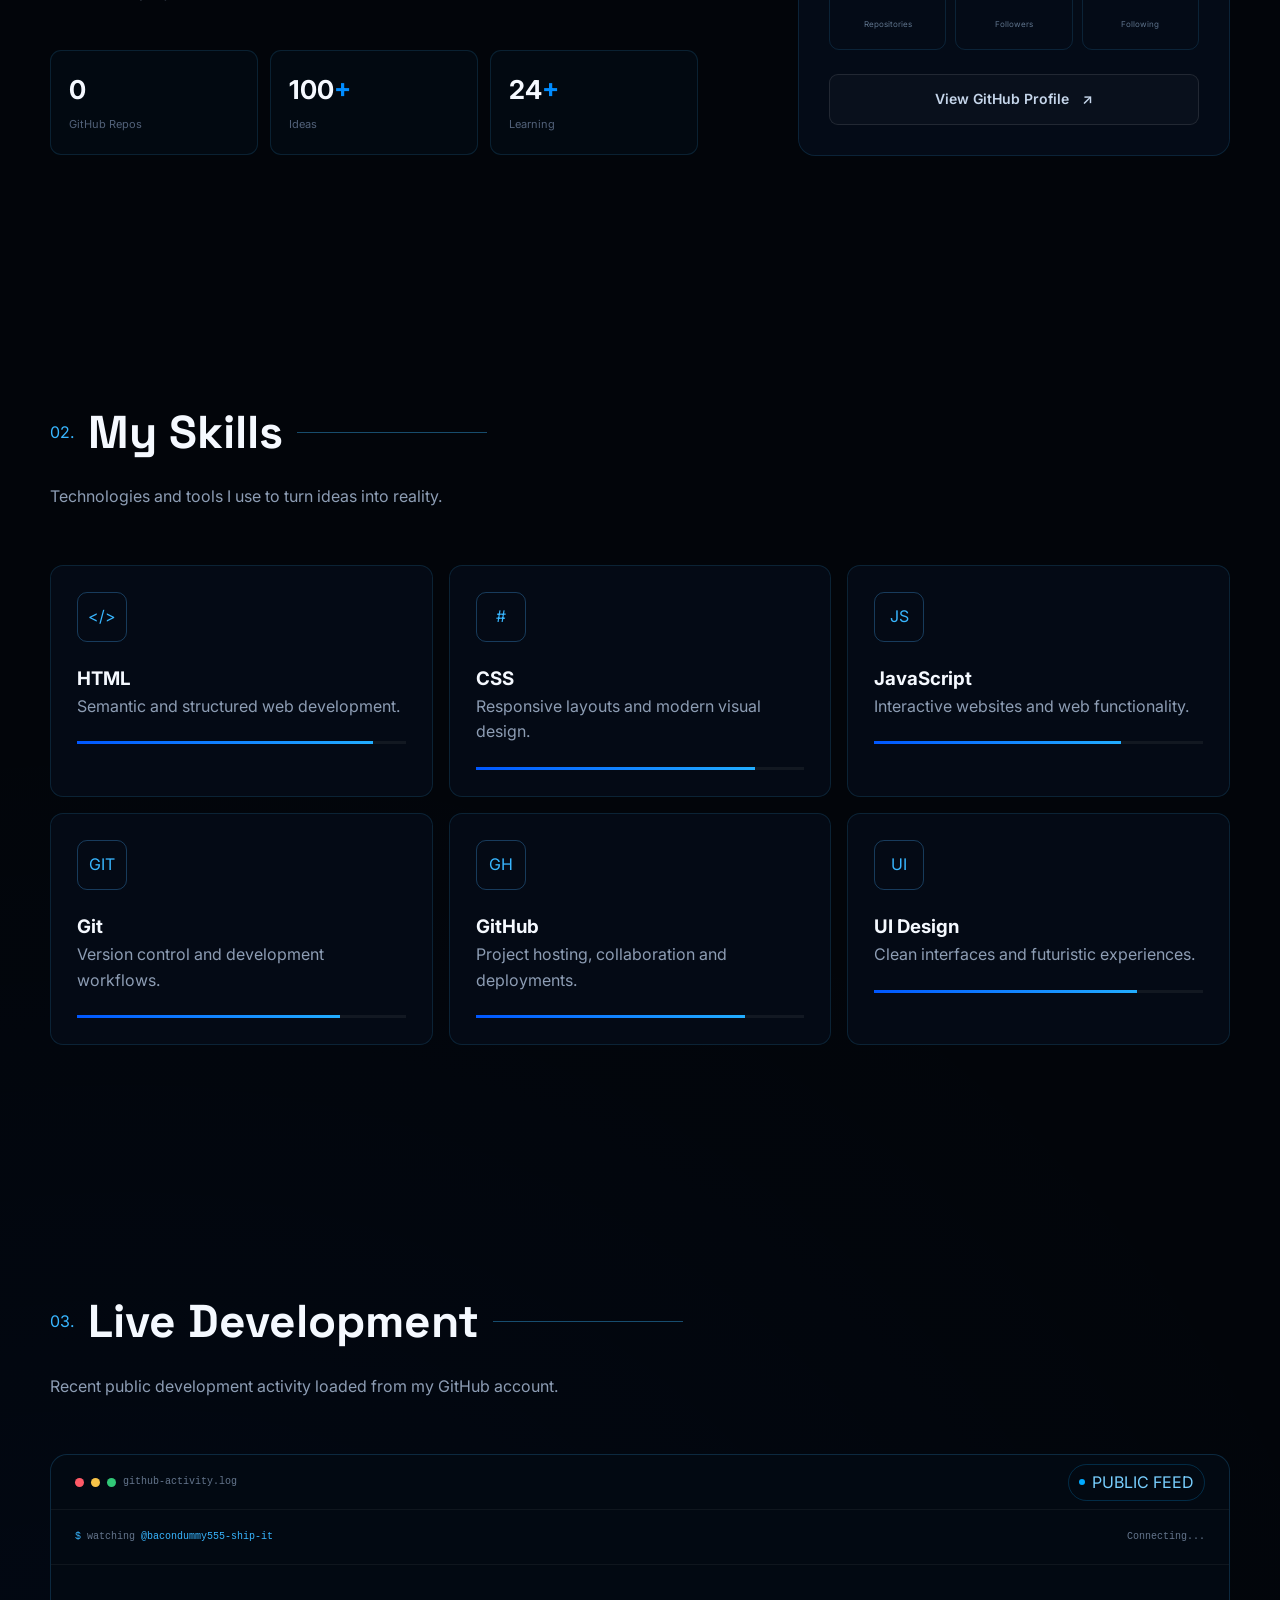
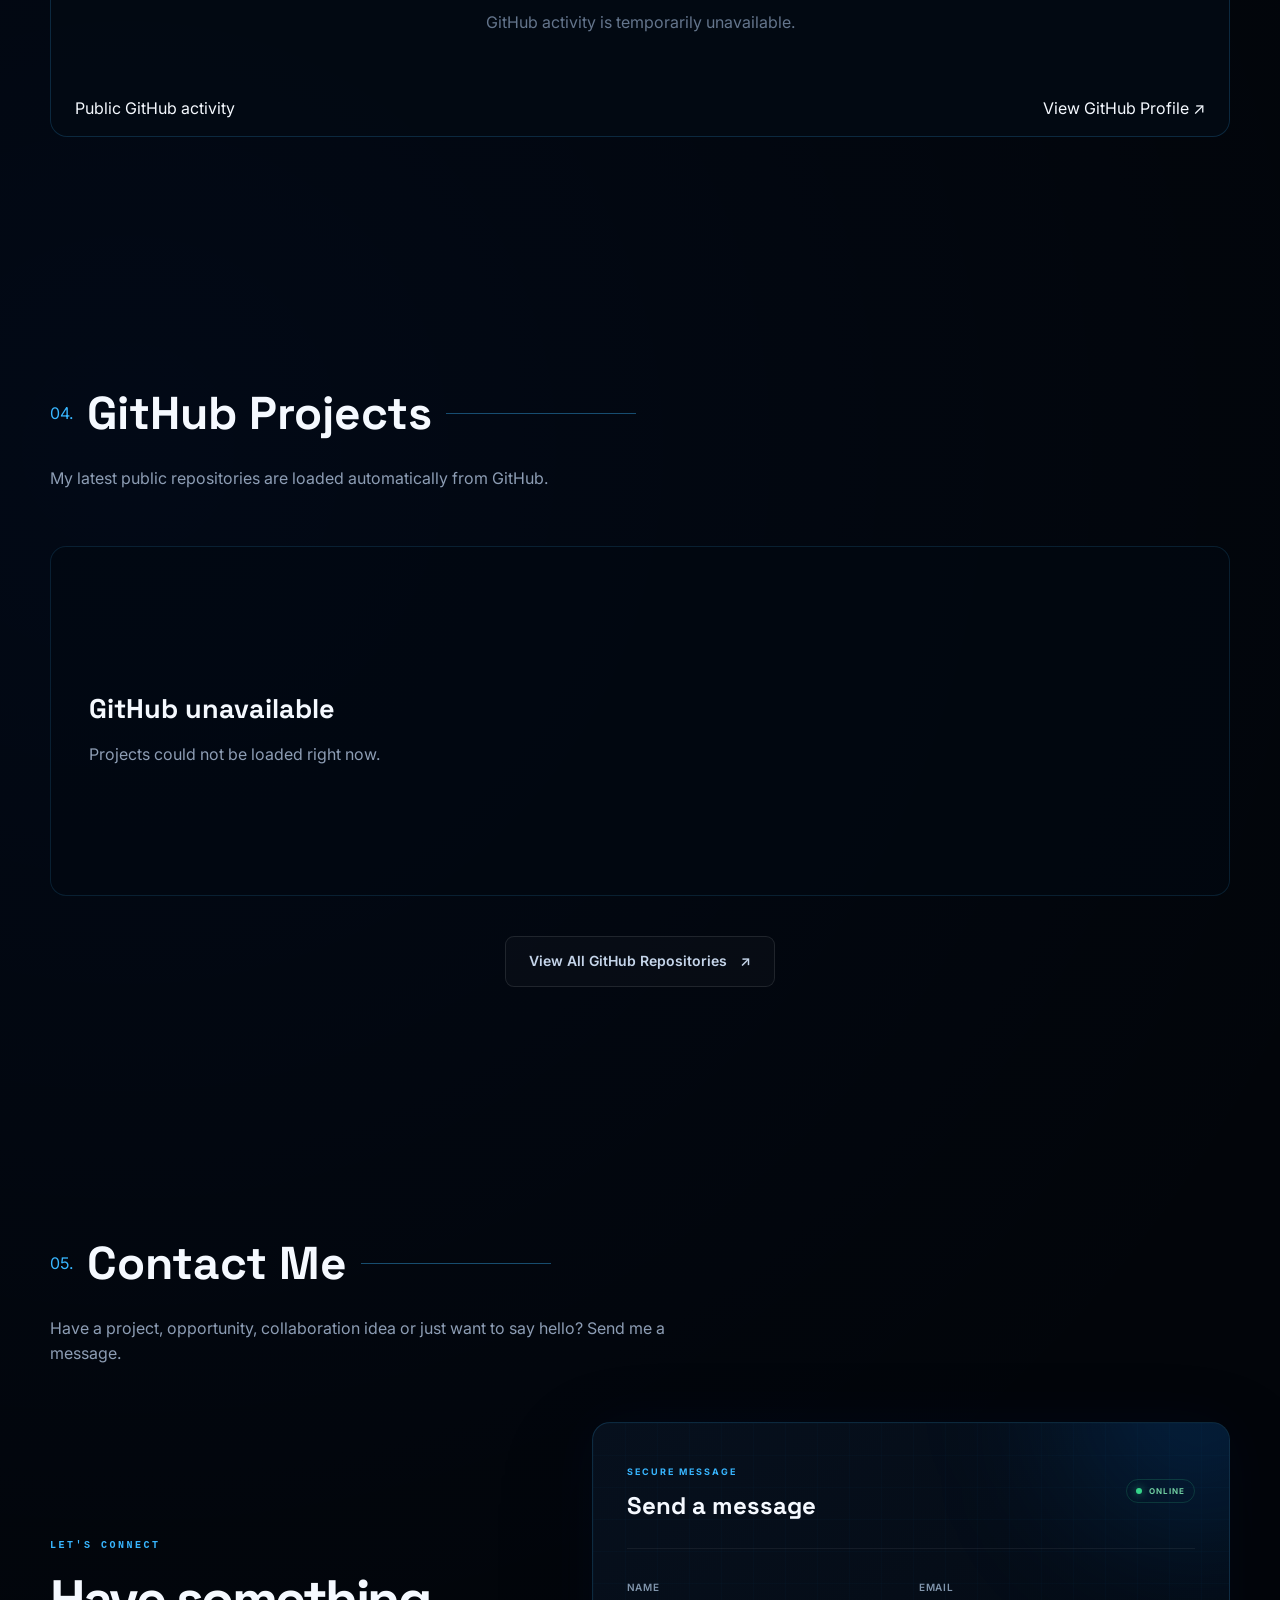
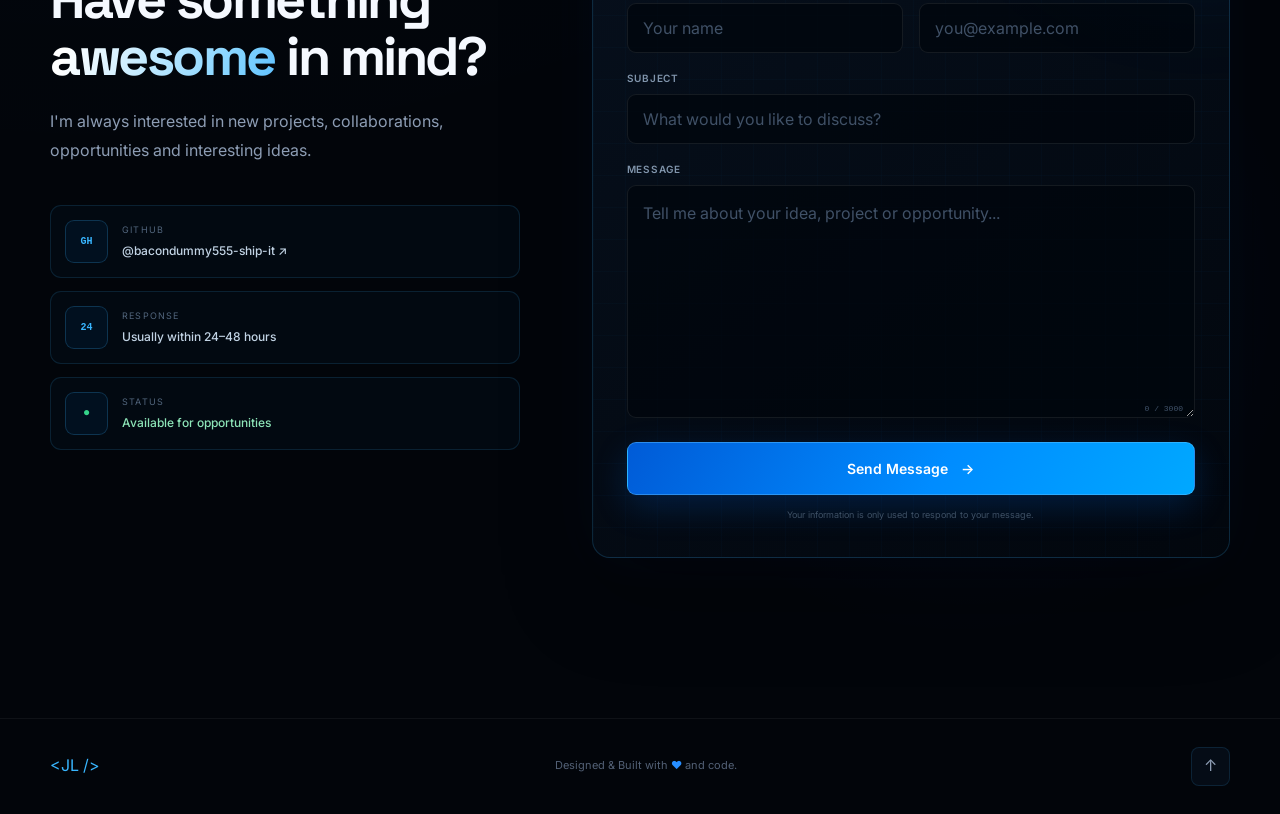
==== commit 43265d3d: "Auto sync: 2026-08-19 05:34:11" ====
--- a/index.html
+++ b/index.html
@@ -2,6 +2,11 @@
 <html lang="en">
 
 <head>
+
+    <!-- =====================================================
+         BASIC PAGE SETTINGS
+    ====================================================== -->
+
     <meta charset="UTF-8">
 
     <meta
@@ -9,29 +14,228 @@
         content="width=device-width, initial-scale=1.0"
     >
 
+    <title>JL | Developer Portfolio</title>
+
+
+    <!-- =====================================================
+         PRIMARY SEO
+    ====================================================== -->
+
     <meta
         name="description"
-        content="JL's personal developer portfolio showcasing projects, skills, GitHub activity, and development work."
-    >
-
-    <title>JL | Developer Portfolio</title>
-
-    <link rel="preconnect" href="https://fonts.googleapis.com">
-    <link rel="preconnect" href="https://fonts.gstatic.com" crossorigin>
+        content="JL's developer portfolio showcasing modern web development projects, skills, GitHub activity, UI design and digital experiences."
+    >
+
+    <meta
+        name="author"
+        content="JL"
+    >
+
+    <meta
+        name="robots"
+        content="index, follow"
+    >
+
+    <meta
+        name="theme-color"
+        content="#02050a"
+    >
+
+    <meta
+        name="application-name"
+        content="JL Developer Portfolio"
+    >
+
+
+    <!-- =====================================================
+         CANONICAL URL
+    ====================================================== -->
+
+    <link
+        rel="canonical"
+        href="https://personal-website-b7do.vercel.app/"
+    >
+
+
+    <!-- =====================================================
+         FAVICON
+    ====================================================== -->
+
+    <link
+        rel="icon"
+        type="image/svg+xml"
+        href="/assets/favicon.svg"
+    >
+
+    <link
+        rel="shortcut icon"
+        href="/assets/favicon.svg"
+    >
+
+
+    <!-- =====================================================
+         OPEN GRAPH / DISCORD / FACEBOOK
+    ====================================================== -->
+
+    <meta
+        property="og:type"
+        content="website"
+    >
+
+    <meta
+        property="og:site_name"
+        content="JL Developer Portfolio"
+    >
+
+    <meta
+        property="og:title"
+        content="JL | Developer Portfolio"
+    >
+
+    <meta
+        property="og:description"
+        content="Developer portfolio showcasing modern websites, projects, GitHub activity, skills and digital experiences."
+    >
+
+    <meta
+        property="og:url"
+        content="https://personal-website-b7do.vercel.app/"
+    >
+
+    <meta
+        property="og:image"
+        content="https://personal-website-b7do.vercel.app/assets/social-preview.png"
+    >
+
+    <meta
+        property="og:image:secure_url"
+        content="https://personal-website-b7do.vercel.app/assets/social-preview.png"
+    >
+
+    <meta
+        property="og:image:type"
+        content="image/png"
+    >
+
+    <meta
+        property="og:image:width"
+        content="1200"
+    >
+
+    <meta
+        property="og:image:height"
+        content="630"
+    >
+
+    <meta
+        property="og:image:alt"
+        content="JL Developer Portfolio - black and blue developer portfolio social preview"
+    >
+
+    <meta
+        property="og:locale"
+        content="en_US"
+    >
+
+
+    <!-- =====================================================
+         X / TWITTER
+    ====================================================== -->
+
+    <meta
+        name="twitter:card"
+        content="summary_large_image"
+    >
+
+    <meta
+        name="twitter:title"
+        content="JL | Developer Portfolio"
+    >
+
+    <meta
+        name="twitter:description"
+        content="Developer portfolio showcasing modern websites, GitHub projects, skills and digital experiences."
+    >
+
+    <meta
+        name="twitter:image"
+        content="https://personal-website-b7do.vercel.app/assets/social-preview.png"
+    >
+
+    <meta
+        name="twitter:image:alt"
+        content="JL Developer Portfolio"
+    >
+
+
+    <!-- =====================================================
+         STRUCTURED DATA
+    ====================================================== -->
+
+    <script type="application/ld+json">
+    {
+        "@context": "https://schema.org",
+        "@type": "Person",
+        "name": "JL",
+        "url": "https://personal-website-b7do.vercel.app/",
+        "image": "https://personal-website-b7do.vercel.app/assets/social-preview.png",
+        "jobTitle": "Developer",
+        "sameAs": [
+            "https://github.com/bacondummy555-ship-it"
+        ],
+        "knowsAbout": [
+            "Web Development",
+            "HTML",
+            "CSS",
+            "JavaScript",
+            "Git",
+            "GitHub",
+            "UI Design"
+        ]
+    }
+    </script>
+
+
+    <!-- =====================================================
+         FONTS
+    ====================================================== -->
+
+    <link
+        rel="preconnect"
+        href="https://fonts.googleapis.com"
+    >
+
+    <link
+        rel="preconnect"
+        href="https://fonts.gstatic.com"
+        crossorigin
+    >
 
     <link
         href="https://fonts.googleapis.com/css2?family=Inter:wght@400;500;600;700;800&family=Space+Grotesk:wght@400;500;600;700&display=swap"
         rel="stylesheet"
     >
 
-    <link rel="stylesheet" href="style.css">
+
+    <!-- =====================================================
+         WEBSITE CSS
+    ====================================================== -->
+
+    <link
+        rel="stylesheet"
+        href="style.css"
+    >
+
 </head>
 
+
 <body class="loading">
+
 
     <!-- =====================================================
          LOADING SCREEN
     ====================================================== -->
+
     <div
         class="site-loader"
         id="siteLoader"
@@ -39,8 +243,11 @@
     >
 
         <div class="loader-grid"></div>
+
         <div class="loader-orb"></div>
+
         <div class="loader-scanline"></div>
+
 
         <div class="loader-content">
 
@@ -64,9 +271,11 @@
 
             </div>
 
+
             <p class="loader-status">
                 INITIALIZING PORTFOLIO
             </p>
+
 
             <div class="loader-progress">
 
@@ -77,6 +286,7 @@
 
             </div>
 
+
             <div class="loader-bottom">
 
                 <span>
@@ -97,12 +307,15 @@
     <!-- =====================================================
          BACKGROUND
     ====================================================== -->
+
     <div class="background">
 
         <div class="grid"></div>
 
         <div class="orb orb-one"></div>
+
         <div class="orb orb-two"></div>
+
         <div class="orb orb-three"></div>
 
         <div id="cursorGlow"></div>
@@ -113,11 +326,16 @@
     <!-- =====================================================
          NAVIGATION
     ====================================================== -->
+
     <header class="header">
 
         <nav class="navbar container">
 
-            <a href="#home" class="logo">
+            <a
+                href="#home"
+                class="logo"
+                aria-label="JL Portfolio Home"
+            >
 
                 <span class="logo-symbol">
                     &lt;
@@ -132,29 +350,50 @@
             </a>
 
 
-            <div class="nav-links" id="navLinks">
-
-                <a href="#home" class="nav-link active">
+            <div
+                class="nav-links"
+                id="navLinks"
+            >
+
+                <a
+                    href="#home"
+                    class="nav-link active"
+                >
                     Home
                 </a>
 
-                <a href="#about" class="nav-link">
+                <a
+                    href="#about"
+                    class="nav-link"
+                >
                     About
                 </a>
 
-                <a href="#skills" class="nav-link">
+                <a
+                    href="#skills"
+                    class="nav-link"
+                >
                     Skills
                 </a>
 
-                <a href="#activity" class="nav-link">
+                <a
+                    href="#activity"
+                    class="nav-link"
+                >
                     Activity
                 </a>
 
-                <a href="#projects" class="nav-link">
+                <a
+                    href="#projects"
+                    class="nav-link"
+                >
                     Projects
                 </a>
 
-                <a href="#contact" class="nav-link">
+                <a
+                    href="#contact"
+                    class="nav-link"
+                >
                     Contact
                 </a>
 
@@ -166,6 +405,7 @@
                 target="_blank"
                 rel="noopener noreferrer"
                 class="github-nav"
+                aria-label="Visit JL's GitHub profile"
             >
 
                 GitHub
@@ -180,7 +420,7 @@
             <button
                 class="menu-button"
                 id="menuButton"
-                aria-label="Open menu"
+                aria-label="Open navigation menu"
                 type="button"
             >
 
@@ -197,9 +437,11 @@
 
     <main>
 
+
         <!-- =================================================
              HERO
         ================================================== -->
+
         <section
             class="hero section"
             id="home"
@@ -207,6 +449,7 @@
 
             <div class="container hero-container">
 
+
                 <div class="hero-content reveal">
 
                     <div class="availability">
@@ -279,7 +522,9 @@
                             href="#contact"
                             class="button button-secondary"
                         >
+
                             Contact Me
+
                         </a>
 
                     </div>
@@ -306,7 +551,10 @@
                 </div>
 
 
-                <!-- HERO CODE WINDOW -->
+                <!-- =========================================
+                     CODE WINDOW
+                ========================================== -->
+
                 <div class="hero-visual reveal">
 
                     <div class="code-window">
@@ -314,21 +562,26 @@
                         <div class="code-header">
 
                             <div class="window-buttons">
+
                                 <span></span>
                                 <span></span>
                                 <span></span>
-                            </div>
+
+                            </div>
+
 
                             <div class="file-name">
                                 developer.js
                             </div>
 
+
                             <div></div>
 
                         </div>
 
 
                         <div class="code-body">
+
 
                             <div class="code-line">
 
@@ -614,6 +867,7 @@
         <!-- =================================================
              TECH STACK
         ================================================== -->
+
         <section class="tech-stack-section">
 
             <div class="tech-stack-label">
@@ -632,92 +886,220 @@
             <div class="tech-marquee">
 
                 <div class="tech-marquee-fade tech-marquee-fade-left"></div>
+
                 <div class="tech-marquee-fade tech-marquee-fade-right"></div>
 
 
                 <div class="tech-marquee-track">
 
                     <div class="tech-item">
-                        <span class="tech-icon">&lt;/&gt;</span>
-                        <span>HTML</span>
-                    </div>
+
+                        <span class="tech-icon">
+                            &lt;/&gt;
+                        </span>
+
+                        <span>
+                            HTML
+                        </span>
+
+                    </div>
+
 
                     <div class="tech-item">
-                        <span class="tech-icon">#</span>
-                        <span>CSS</span>
-                    </div>
+
+                        <span class="tech-icon">
+                            #
+                        </span>
+
+                        <span>
+                            CSS
+                        </span>
+
+                    </div>
+
 
                     <div class="tech-item">
-                        <span class="tech-icon">JS</span>
-                        <span>JavaScript</span>
-                    </div>
+
+                        <span class="tech-icon">
+                            JS
+                        </span>
+
+                        <span>
+                            JavaScript
+                        </span>
+
+                    </div>
+
 
                     <div class="tech-item">
-                        <span class="tech-icon">GIT</span>
-                        <span>Git</span>
-                    </div>
+
+                        <span class="tech-icon">
+                            GIT
+                        </span>
+
+                        <span>
+                            Git
+                        </span>
+
+                    </div>
+
 
                     <div class="tech-item">
-                        <span class="tech-icon">GH</span>
-                        <span>GitHub</span>
-                    </div>
+
+                        <span class="tech-icon">
+                            GH
+                        </span>
+
+                        <span>
+                            GitHub
+                        </span>
+
+                    </div>
+
 
                     <div class="tech-item">
-                        <span class="tech-icon">VS</span>
-                        <span>VS Code</span>
-                    </div>
+
+                        <span class="tech-icon">
+                            VS
+                        </span>
+
+                        <span>
+                            VS Code
+                        </span>
+
+                    </div>
+
 
                     <div class="tech-item">
-                        <span class="tech-icon">▲</span>
-                        <span>Vercel</span>
-                    </div>
+
+                        <span class="tech-icon">
+                            ▲
+                        </span>
+
+                        <span>
+                            Vercel
+                        </span>
+
+                    </div>
+
 
                     <div class="tech-item">
-                        <span class="tech-icon">UI</span>
-                        <span>Web Design</span>
-                    </div>
-
-
-                    <!-- DUPLICATED FOR LOOP -->
+
+                        <span class="tech-icon">
+                            UI
+                        </span>
+
+                        <span>
+                            Web Design
+                        </span>
+
+                    </div>
+
+
+                    <!-- DUPLICATE SET FOR LOOP -->
+
 
                     <div class="tech-item">
-                        <span class="tech-icon">&lt;/&gt;</span>
-                        <span>HTML</span>
-                    </div>
+
+                        <span class="tech-icon">
+                            &lt;/&gt;
+                        </span>
+
+                        <span>
+                            HTML
+                        </span>
+
+                    </div>
+
 
                     <div class="tech-item">
-                        <span class="tech-icon">#</span>
-                        <span>CSS</span>
-                    </div>
+
+                        <span class="tech-icon">
+                            #
+                        </span>
+
+                        <span>
+                            CSS
+                        </span>
+
+                    </div>
+
 
                     <div class="tech-item">
-                        <span class="tech-icon">JS</span>
-                        <span>JavaScript</span>
-                    </div>
+
+                        <span class="tech-icon">
+                            JS
+                        </span>
+
+                        <span>
+                            JavaScript
+                        </span>
+
+                    </div>
+
 
                     <div class="tech-item">
-                        <span class="tech-icon">GIT</span>
-                        <span>Git</span>
-                    </div>
+
+                        <span class="tech-icon">
+                            GIT
+                        </span>
+
+                        <span>
+                            Git
+                        </span>
+
+                    </div>
+
 
                     <div class="tech-item">
-                        <span class="tech-icon">GH</span>
-                        <span>GitHub</span>
-                    </div>
+
+                        <span class="tech-icon">
+                            GH
+                        </span>
+
+                        <span>
+                            GitHub
+                        </span>
+
+                    </div>
+
 
                     <div class="tech-item">
-                        <span class="tech-icon">VS</span>
-                        <span>VS Code</span>
-                    </div>
+
+                        <span class="tech-icon">
+                            VS
+                        </span>
+
+                        <span>
+                            VS Code
+                        </span>
+
+                    </div>
+
 
                     <div class="tech-item">
-                        <span class="tech-icon">▲</span>
-                        <span>Vercel</span>
-                    </div>
+
+                        <span class="tech-icon">
+                            ▲
+                        </span>
+
+                        <span>
+                            Vercel
+                        </span>
+
+                    </div>
+
 
                     <div class="tech-item">
-                        <span class="tech-icon">UI</span>
-                        <span>Web Design</span>
+
+                        <span class="tech-icon">
+                            UI
+                        </span>
+
+                        <span>
+                            Web Design
+                        </span>
+
                     </div>
 
                 </div>
@@ -730,6 +1112,7 @@
         <!-- =================================================
              ABOUT
         ================================================== -->
+
         <section
             class="section about-section"
             id="about"
@@ -753,6 +1136,7 @@
 
 
                 <div class="about-grid">
+
 
                     <div class="about-text reveal">
 
@@ -834,6 +1218,10 @@
                     </div>
 
 
+                    <!-- =====================================
+                         GITHUB PROFILE
+                    ====================================== -->
+
                     <div class="about-card github-profile-card reveal">
 
                         <div class="about-card-glow"></div>
@@ -847,7 +1235,7 @@
                                     id="githubAvatar"
                                     class="github-avatar"
                                     src=""
-                                    alt="GitHub Profile"
+                                    alt="JL GitHub profile picture"
                                 >
 
                                 <span class="github-online-dot"></span>
@@ -872,7 +1260,9 @@
                                     target="_blank"
                                     rel="noopener noreferrer"
                                 >
+
                                     @bacondummy555-ship-it
+
                                 </a>
 
                             </div>
@@ -959,6 +1349,7 @@
         <!-- =================================================
              SKILLS
         ================================================== -->
+
         <section
             class="section skills-section"
             id="skills"
@@ -990,6 +1381,7 @@
 
                 <div class="skills-grid">
 
+
                     <div class="skill-card reveal">
 
                         <div class="skill-icon">
@@ -1125,6 +1517,7 @@
         <!-- =================================================
              GITHUB ACTIVITY
         ================================================== -->
+
         <section
             class="section activity-section"
             id="activity"
@@ -1149,26 +1542,32 @@
 
                 <p class="section-description reveal">
 
-                    Recent public development activity loaded from my GitHub
-                    account.
+                    Recent public development activity loaded from my
+                    GitHub account.
 
                 </p>
 
 
                 <div class="activity-terminal reveal">
 
+
                     <div class="activity-terminal-header">
 
                         <div class="activity-terminal-left">
 
                             <div class="activity-window-buttons">
+
                                 <span></span>
                                 <span></span>
                                 <span></span>
-                            </div>
+
+                            </div>
+
 
                             <span class="activity-terminal-title">
+
                                 github-activity.log
+
                             </span>
 
                         </div>
@@ -1196,7 +1595,9 @@
                             watching
 
                             <span class="activity-user">
+
                                 @bacondummy555-ship-it
+
                             </span>
 
                         </div>
@@ -1206,7 +1607,9 @@
                             class="activity-sync-time"
                             id="activitySyncTime"
                         >
+
                             Connecting...
+
                         </span>
 
                     </div>
@@ -1231,13 +1634,16 @@
                         <span>
                             Public GitHub activity
                         </span>
+
 
                         <a
                             href="https://github.com/bacondummy555-ship-it"
                             target="_blank"
                             rel="noopener noreferrer"
                         >
+
                             View GitHub Profile ↗
+
                         </a>
 
                     </div>
@@ -1252,6 +1658,7 @@
         <!-- =================================================
              PROJECTS
         ================================================== -->
+
         <section
             class="section projects-section"
             id="projects"
@@ -1315,17 +1722,23 @@
                             <div class="project-top">
 
                                 <span class="project-type">
+
                                     CONNECTING TO GITHUB
-                                </span>
-
-                            </div>
+
+                                </span>
+
+                            </div>
+
 
                             <h3>
                                 Loading Projects
                             </h3>
 
+
                             <p>
+
                                 Fetching your latest repositories...
+
                             </p>
 
                         </div>
@@ -1362,6 +1775,7 @@
         <!-- =================================================
              CONTACT
         ================================================== -->
+
         <section
             class="section contact-section"
             id="contact"
@@ -1394,7 +1808,11 @@
 
                 <div class="contact-layout">
 
-                    <!-- CONTACT INFO -->
+
+                    <!-- =====================================
+                         CONTACT INFORMATION
+                    ====================================== -->
+
                     <div class="contact-info reveal">
 
                         <span class="contact-eyebrow">
@@ -1426,11 +1844,13 @@
 
                         <div class="contact-info-list">
 
+
                             <div class="contact-info-item">
 
                                 <div class="contact-info-icon">
                                     GH
                                 </div>
+
 
                                 <div>
 
@@ -1443,7 +1863,9 @@
                                         target="_blank"
                                         rel="noopener noreferrer"
                                     >
+
                                         @bacondummy555-ship-it ↗
+
                                     </a>
 
                                 </div>
@@ -1457,6 +1879,7 @@
                                     24
                                 </div>
 
+
                                 <div>
 
                                     <span>
@@ -1464,7 +1887,9 @@
                                     </span>
 
                                     <strong>
+
                                         Usually within 24–48 hours
+
                                     </strong>
 
                                 </div>
@@ -1478,6 +1903,7 @@
                                     ●
                                 </div>
 
+
                                 <div>
 
                                     <span>
@@ -1485,7 +1911,9 @@
                                     </span>
 
                                     <strong class="available-text">
+
                                         Available for opportunities
+
                                     </strong>
 
                                 </div>
@@ -1497,7 +1925,10 @@
                     </div>
 
 
-                    <!-- CONTACT FORM -->
+                    <!-- =====================================
+                         CONTACT FORM
+                    ====================================== -->
+
                     <div class="contact-form-card reveal">
 
                         <div class="contact-form-glow"></div>
@@ -1508,8 +1939,11 @@
                             <div>
 
                                 <span class="contact-form-label">
+
                                     SECURE MESSAGE
-                                </span>
+
+                                </span>
+
 
                                 <h3>
                                     Send a message
@@ -1535,7 +1969,9 @@
                             novalidate
                         >
 
-                            <!-- Honeypot -->
+
+                            <!-- BOT HONEYPOT -->
+
                             <div
                                 class="form-honeypot"
                                 aria-hidden="true"
@@ -1565,6 +2001,7 @@
 
 
                             <div class="form-row">
+
 
                                 <div class="form-group">
 
@@ -1671,15 +2108,21 @@
                             >
 
                                 <span id="contactSubmitText">
+
                                     Send Message
-                                </span>
+
+                                </span>
+
 
                                 <span
                                     class="submit-arrow"
                                     id="contactSubmitArrow"
                                 >
+
                                     →
-                                </span>
+
+                                </span>
+
 
                                 <span
                                     class="submit-spinner"
@@ -1713,12 +2156,18 @@
     <!-- =====================================================
          FOOTER
     ====================================================== -->
+
     <footer class="footer">
 
         <div class="container footer-container">
 
-            <a href="#home" class="footer-logo">
+            <a
+                href="#home"
+                class="footer-logo"
+            >
+
                 &lt;JL /&gt;
+
             </a>
 
 
@@ -1741,7 +2190,9 @@
                 aria-label="Back to top"
                 type="button"
             >
+
                 ↑
+
             </button>
 
         </div>
@@ -1749,6 +2200,10 @@
     </footer>
 
 
+    <!-- =====================================================
+         JAVASCRIPT
+    ====================================================== -->
+
     <script src="script.js"></script>
 
 </body>
--- a/style.css
+++ b/style.css
@@ -1,21 +1,33 @@
+/* =========================================================
+   JL DEVELOPER PORTFOLIO
+   BLACK + ELECTRIC BLUE
+========================================================= */
+
 :root {
     --background: #02050a;
     --background-secondary: #050a12;
+
     --card: rgba(6, 14, 26, 0.78);
+    --card-solid: #07111f;
 
     --blue: #008cff;
     --blue-light: #38b6ff;
     --blue-bright: #00a8ff;
     --blue-dark: #0057ff;
+    --cyan: #5ed8ff;
 
     --text: #f5f9ff;
     --text-secondary: #8d9db4;
     --text-dark: #52627a;
 
+    --success: #35d48a;
+    --error: #ff667a;
+
     --border: rgba(56, 182, 255, 0.14);
     --border-bright: rgba(56, 182, 255, 0.42);
 
     --container: 1180px;
+
     --transition: 0.3s ease;
 }
 
@@ -30,9 +42,11 @@
     box-sizing: border-box;
 }
 
+
 html {
     scroll-behavior: smooth;
 }
+
 
 body {
     position: relative;
@@ -59,28 +73,37 @@
     overflow-x: hidden;
 }
 
-body.loading {
-    overflow: hidden;
-}
-
+
+body.loading,
 body.menu-open {
     overflow: hidden;
 }
+
 
 a {
     color: inherit;
     text-decoration: none;
 }
 
+
+button,
+input,
+textarea {
+    font: inherit;
+}
+
+
 button {
-    font: inherit;
-}
+    color: inherit;
+}
+
 
 img {
     display: block;
     max-width: 100%;
 }
 
+
 ::selection {
     background: rgba(0, 149, 255, 0.35);
     color: #ffffff;
@@ -88,7 +111,35 @@
 
 
 /* =========================================================
-   LOADING SCREEN
+   SCROLLBAR
+========================================================= */
+
+::-webkit-scrollbar {
+    width: 10px;
+}
+
+
+::-webkit-scrollbar-track {
+    background: #02050a;
+}
+
+
+::-webkit-scrollbar-thumb {
+    background:
+        linear-gradient(
+            to bottom,
+            #074879,
+            #008cff
+        );
+
+    border-radius: 10px;
+
+    border: 3px solid #02050a;
+}
+
+
+/* =========================================================
+   LOADER
 ========================================================= */
 
 .site-loader {
@@ -112,22 +163,19 @@
             #010306 100%
         );
 
-    opacity: 1;
-
-    visibility: visible;
-
     transition:
         opacity 0.7s ease,
         visibility 0.7s ease;
 }
 
+
 .site-loader.loader-hidden {
     opacity: 0;
-
     visibility: hidden;
 
     pointer-events: none;
 }
+
 
 .loader-grid {
     position: absolute;
@@ -147,25 +195,9 @@
 
     background-size: 45px 45px;
 
-    animation:
-        loaderGrid 10s linear infinite;
-}
-
-.loader-grid::after {
-    content: "";
-
-    position: absolute;
-
-    inset: 0;
-
-    background:
-        radial-gradient(
-            circle at center,
-            transparent 0,
-            rgba(1, 3, 6, 0.25) 45%,
-            #010306 100%
-        );
-}
+    animation: loaderGrid 10s linear infinite;
+}
+
 
 .loader-orb {
     position: absolute;
@@ -175,14 +207,13 @@
 
     border-radius: 50%;
 
-    background:
-        rgba(0, 119, 255, 0.18);
+    background: rgba(0, 119, 255, 0.18);
 
     filter: blur(100px);
 
-    animation:
-        loaderOrb 3s ease-in-out infinite;
-}
+    animation: loaderOrb 3s ease-in-out infinite;
+}
+
 
 .loader-scanline {
     position: absolute;
@@ -200,9 +231,9 @@
             transparent
         );
 
-    animation:
-        loaderScan 3s linear infinite;
-}
+    animation: loaderScan 3s linear infinite;
+}
+
 
 .loader-content {
     position: relative;
@@ -217,66 +248,52 @@
     text-align: center;
 }
 
+
 .loader-logo {
     display: flex;
 
     align-items: center;
     justify-content: center;
 
-    font-family:
-        "Space Grotesk",
-        sans-serif;
-
-    font-size:
-        clamp(56px, 10vw, 82px);
+    font-family: "Space Grotesk", sans-serif;
+
+    font-size: clamp(56px, 10vw, 82px);
 
     font-weight: 700;
 
     letter-spacing: -5px;
-
-    filter:
-        drop-shadow(
-            0 0 25px
-            rgba(0, 153, 255, 0.2)
-        );
-}
+}
+
 
 .loader-bracket {
     color: var(--blue-light);
 
-    animation:
-        loaderBracket 1.3s ease-in-out infinite;
-}
-
-.loader-bracket:last-child {
-    animation-delay: 0.15s;
-}
+    animation: loaderBracket 1.3s ease-in-out infinite;
+}
+
 
 .loader-name {
-    color: #ffffff;
-
     padding: 0 8px;
 }
+
 
 .loader-slash {
     color: #168eea;
-
-    margin-right: -2px;
-}
+}
+
 
 .loader-status {
     margin-top: 18px;
 
     color: #6e819b;
 
-    font-family:
-        Consolas,
-        monospace;
+    font-family: Consolas, monospace;
 
     font-size: 10px;
 
     letter-spacing: 3px;
 }
+
 
 .loader-progress {
     width: 100%;
@@ -288,12 +305,12 @@
 
     border-radius: 20px;
 
-    background:
-        rgba(255, 255, 255, 0.055);
-}
+    background: rgba(255, 255, 255, 0.055);
+}
+
 
 .loader-progress-bar {
-    width: 0%;
+    width: 0;
     height: 100%;
 
     border-radius: inherit;
@@ -306,13 +323,11 @@
             #62d6ff
         );
 
-    box-shadow:
-        0 0 18px
-        rgba(0, 153, 255, 0.8);
-
-    transition:
-        width 0.08s linear;
-}
+    box-shadow: 0 0 18px rgba(0, 153, 255, 0.8);
+
+    transition: width 0.08s linear;
+}
+
 
 .loader-bottom {
     margin-top: 11px;
@@ -323,39 +338,11 @@
 
     color: #3d526a;
 
-    font-family:
-        Consolas,
-        monospace;
+    font-family: Consolas, monospace;
 
     font-size: 8px;
 
     letter-spacing: 1.4px;
-}
-
-
-/* =========================================================
-   SCROLLBAR
-========================================================= */
-
-::-webkit-scrollbar {
-    width: 10px;
-}
-
-::-webkit-scrollbar-track {
-    background: #02050a;
-}
-
-::-webkit-scrollbar-thumb {
-    background:
-        linear-gradient(
-            to bottom,
-            #074879,
-            #008cff
-        );
-
-    border-radius: 10px;
-
-    border: 3px solid #02050a;
 }
 
 
@@ -372,15 +359,18 @@
     margin-inline: auto;
 }
 
+
 .section {
     position: relative;
 
     padding: 120px 0;
 }
 
+
 .blue-text {
     color: var(--blue-light);
 }
+
 
 .gradient-text {
     background:
@@ -399,8 +389,7 @@
 
     color: transparent;
 
-    animation:
-        gradientMove 6s linear infinite;
+    animation: gradientMove 6s linear infinite;
 }
 
 
@@ -419,6 +408,7 @@
 
     pointer-events: none;
 }
+
 
 .grid {
     position: absolute;
@@ -438,9 +428,9 @@
 
     background-size: 55px 55px;
 
-    animation:
-        gridMove 18s linear infinite;
-}
+    animation: gridMove 18s linear infinite;
+}
+
 
 .orb {
     position: absolute;
@@ -451,9 +441,9 @@
 
     opacity: 0.28;
 
-    animation:
-        orbFloat 12s ease-in-out infinite;
-}
+    animation: orbFloat 12s ease-in-out infinite;
+}
+
 
 .orb-one {
     width: 540px;
@@ -465,6 +455,7 @@
     left: 12%;
 }
 
+
 .orb-two {
     width: 500px;
     height: 500px;
@@ -475,6 +466,7 @@
     right: -320px;
 }
 
+
 .orb-three {
     width: 430px;
     height: 430px;
@@ -484,6 +476,7 @@
     bottom: -280px;
     left: -250px;
 }
+
 
 #cursorGlow {
     position: absolute;
@@ -497,12 +490,10 @@
         radial-gradient(
             circle,
             rgba(0, 142, 255, 0.1),
-            rgba(0, 106, 255, 0.03) 35%,
             transparent 70%
         );
 
-    transform:
-        translate(-50%, -50%);
+    transform: translate(-50%, -50%);
 
     opacity: 0;
 
@@ -523,22 +514,20 @@
 
     z-index: 1000;
 
+    border-bottom: 1px solid transparent;
+
     transition: 0.35s ease;
-
-    border-bottom:
-        1px solid transparent;
-}
+}
+
 
 .header.scrolled {
-    background:
-        rgba(2, 6, 12, 0.9);
-
-    backdrop-filter:
-        blur(22px);
-
-    border-color:
-        rgba(56, 182, 255, 0.09);
-}
+    background: rgba(2, 6, 12, 0.9);
+
+    backdrop-filter: blur(22px);
+
+    border-color: rgba(56, 182, 255, 0.09);
+}
+
 
 .navbar {
     min-height: 82px;
@@ -551,20 +540,21 @@
     gap: 28px;
 }
 
+
 .logo {
-    font-family:
-        "Space Grotesk",
-        sans-serif;
+    font-family: "Space Grotesk", sans-serif;
 
     font-size: 24px;
 
     font-weight: 700;
 }
+
 
 .logo-symbol {
     color: var(--blue-light);
 }
 
+
 .nav-links {
     margin-left: auto;
 
@@ -575,6 +565,7 @@
     gap: 25px;
 }
 
+
 .nav-link {
     position: relative;
 
@@ -582,9 +573,9 @@
 
     font-size: 13px;
 
-    transition:
-        var(--transition);
-}
+    transition: var(--transition);
+}
+
 
 .nav-link::after {
     content: "";
@@ -599,26 +590,26 @@
 
     background: var(--blue-light);
 
-    transform:
-        translateX(-50%);
-
-    box-shadow:
-        0 0 12px var(--blue);
-
-    transition:
-        var(--transition);
-}
+    transform: translateX(-50%);
+
+    box-shadow: 0 0 12px var(--blue);
+
+    transition: var(--transition);
+}
+
 
 .nav-link:hover,
 .nav-link.active {
     color: #ffffff;
 }
 
+
 .nav-link:hover::after,
 .nav-link.active::after {
     width: 135%;
 }
 
+
 .github-nav {
     display: flex;
 
@@ -628,8 +619,7 @@
 
     padding: 10px 17px;
 
-    border:
-        1px solid var(--border-bright);
+    border: 1px solid var(--border-bright);
 
     border-radius: 10px;
 
@@ -637,20 +627,18 @@
 
     font-size: 13px;
 
-    background:
-        rgba(0, 139, 255, 0.04);
-
-    transition:
-        var(--transition);
-}
+    background: rgba(0, 139, 255, 0.04);
+
+    transition: var(--transition);
+}
+
 
 .github-nav:hover {
-    transform:
-        translateY(-2px);
-
-    background:
-        rgba(0, 132, 255, 0.11);
-}
+    transform: translateY(-2px);
+
+    background: rgba(0, 132, 255, 0.11);
+}
+
 
 .menu-button {
     width: 42px;
@@ -665,16 +653,15 @@
 
     gap: 5px;
 
-    border:
-        1px solid var(--border);
+    border: 1px solid var(--border);
 
     border-radius: 8px;
 
-    background:
-        rgba(4, 10, 19, 0.7);
+    background: rgba(4, 10, 19, 0.7);
 
     cursor: pointer;
 }
+
 
 .menu-button span {
     width: 18px;
@@ -699,6 +686,7 @@
     align-items: center;
 }
 
+
 .hero-container {
     display: grid;
 
@@ -711,6 +699,7 @@
     align-items: center;
 }
 
+
 .availability {
     width: fit-content;
 
@@ -724,8 +713,7 @@
 
     padding: 8px 14px;
 
-    border:
-        1px solid rgba(0, 149, 255, 0.24);
+    border: 1px solid rgba(0, 149, 255, 0.24);
 
     border-radius: 50px;
 
@@ -735,6 +723,7 @@
 
     letter-spacing: 1.3px;
 }
+
 
 .availability-dot {
     width: 7px;
@@ -744,12 +733,11 @@
 
     background: #00b7ff;
 
-    box-shadow:
-        0 0 9px #00a6ff;
-
-    animation:
-        pulse 2s infinite;
-}
+    box-shadow: 0 0 9px #00a6ff;
+
+    animation: pulse 2s infinite;
+}
+
 
 .hero-intro {
     color: var(--text-secondary);
@@ -757,13 +745,11 @@
     font-size: 17px;
 }
 
+
 .hero-title {
-    font-family:
-        "Space Grotesk",
-        sans-serif;
-
-    font-size:
-        clamp(68px, 8vw, 105px);
+    font-family: "Space Grotesk", sans-serif;
+
+    font-size: clamp(68px, 8vw, 105px);
 
     line-height: 0.92;
 
@@ -771,11 +757,13 @@
 
     margin-bottom: 30px;
 }
+
 
 .hero-title span {
     display: block;
 }
 
+
 .typing-row {
     min-height: 44px;
 
@@ -787,45 +775,44 @@
 
     margin-bottom: 25px;
 
-    font-size:
-        clamp(20px, 2vw, 27px);
-
-    font-family:
-        "Space Grotesk",
-        sans-serif;
-}
+    font-size: clamp(20px, 2vw, 27px);
+
+    font-family: "Space Grotesk", sans-serif;
+}
+
 
 .typing-prefix {
     color: var(--text-secondary);
 }
 
+
 .typing-text {
     color: var(--blue-light);
 
     font-weight: 600;
 }
+
 
 .typing-cursor {
     width: 2px;
     height: 26px;
 
-    background:
-        var(--blue-light);
-
-    animation:
-        blink 0.8s infinite;
-}
+    background: var(--blue-light);
+
+    animation: blink 0.8s infinite;
+}
+
 
 .hero-description {
     max-width: 590px;
 
-    color:
-        var(--text-secondary);
+    color: var(--text-secondary);
 
     font-size: 17px;
 
     line-height: 1.8;
 }
+
 
 .hero-buttons {
     margin-top: 35px;
@@ -852,8 +839,9 @@
 
     gap: 13px;
 
-    padding:
-        0 23px;
+    padding: 0 23px;
+
+    border: 0;
 
     border-radius: 9px;
 
@@ -861,9 +849,11 @@
 
     font-weight: 600;
 
-    transition:
-        0.3s ease;
-}
+    cursor: pointer;
+
+    transition: 0.3s ease;
+}
+
 
 .button-primary {
     color: #ffffff;
@@ -876,25 +866,33 @@
             #00a8ff
         );
 
-    border:
-        1px solid rgba(99, 193, 255, 0.45);
-}
-
-.button-primary:hover,
-.button-secondary:hover {
-    transform:
-        translateY(-3px);
-}
+    border: 1px solid rgba(99, 193, 255, 0.45);
+
+    box-shadow: 0 12px 35px rgba(0, 116, 255, 0.2);
+}
+
+
+.button-primary:hover:not(:disabled),
+.button-secondary:hover:not(:disabled) {
+    transform: translateY(-3px);
+}
+
+
+.button-primary:disabled {
+    opacity: 0.65;
+
+    cursor: not-allowed;
+}
+
 
 .button-secondary {
     color: #c5d5ea;
 
-    border:
-        1px solid rgba(255, 255, 255, 0.1);
-
-    background:
-        rgba(255, 255, 255, 0.025);
-}
+    border: 1px solid rgba(255, 255, 255, 0.1);
+
+    background: rgba(255, 255, 255, 0.025);
+}
+
 
 .button-arrow {
     font-size: 18px;
@@ -919,12 +917,12 @@
     font-size: 12px;
 }
 
+
 .social-line {
     width: 50px;
     height: 1px;
 
-    background:
-        rgba(56, 182, 255, 0.4);
+    background: rgba(56, 182, 255, 0.4);
 }
 
 
@@ -935,9 +933,9 @@
 .hero-visual {
     position: relative;
 
-    animation:
-        heroFloat 5.5s ease-in-out infinite;
-}
+    animation: heroFloat 5.5s ease-in-out infinite;
+}
+
 
 .code-window {
     overflow: hidden;
@@ -949,8 +947,7 @@
             rgba(2, 7, 15, 0.98)
         );
 
-    border:
-        1px solid rgba(74, 164, 255, 0.25);
+    border: 1px solid rgba(74, 164, 255, 0.25);
 
     border-radius: 16px;
 
@@ -959,28 +956,28 @@
         0 0 70px rgba(0, 116, 255, 0.11);
 }
 
+
 .code-header {
     height: 47px;
 
     display: grid;
 
-    grid-template-columns:
-        1fr auto 1fr;
+    grid-template-columns: 1fr auto 1fr;
 
     align-items: center;
 
-    padding:
-        0 16px;
-
-    border-bottom:
-        1px solid rgba(255, 255, 255, 0.06);
-}
+    padding: 0 16px;
+
+    border-bottom: 1px solid rgba(255, 255, 255, 0.06);
+}
+
 
 .window-buttons {
     display: flex;
 
     gap: 7px;
 }
+
 
 .window-buttons span {
     width: 9px;
@@ -989,36 +986,39 @@
     border-radius: 50%;
 }
 
+
 .window-buttons span:nth-child(1) {
     background: #ff5a67;
 }
 
+
 .window-buttons span:nth-child(2) {
     background: #f7c348;
 }
 
+
 .window-buttons span:nth-child(3) {
     background: #31c877;
 }
 
+
 .file-name {
     color: #7d8ea4;
 
     font-size: 11px;
 }
 
+
 .code-body {
-    padding:
-        24px 20px;
-
-    font-family:
-        Consolas,
-        monospace;
+    padding: 24px 20px;
+
+    font-family: Consolas, monospace;
 
     font-size: 12.5px;
 
     line-height: 2;
 }
+
 
 .code-line {
     white-space: nowrap;
@@ -1026,6 +1026,7 @@
     color: #8c9caf;
 }
 
+
 .line-number {
     width: 30px;
 
@@ -1036,37 +1037,45 @@
     color: #364458;
 }
 
+
 .code-indent {
     display: inline-block;
+
     width: 18px;
 }
+
 
 .code-double-indent {
     display: inline-block;
+
     width: 37px;
 }
+
 
 .code-purple {
     color: #d787ff;
 }
 
+
 .code-blue {
     color: #52b6ff;
 }
 
+
 .code-green {
     color: #91d08b;
 }
 
+
 .code-orange {
     color: #ff966a;
 }
 
+
 .terminal-line {
     min-height: 45px;
 
-    padding:
-        0 18px;
+    padding: 0 18px;
 
     display: flex;
 
@@ -1076,13 +1085,14 @@
 
     color: #718198;
 
-    border-top:
-        1px solid rgba(255, 255, 255, 0.06);
-}
+    border-top: 1px solid rgba(255, 255, 255, 0.06);
+}
+
 
 .terminal-arrow {
     color: var(--blue-light);
 }
+
 
 .terminal-cursor {
     width: 5px;
@@ -1090,8 +1100,44 @@
 
     background: #8fa4bc;
 
-    animation:
-        blink 1s infinite;
+    animation: blink 1s infinite;
+}
+
+
+.scroll-indicator {
+    position: absolute;
+
+    bottom: 25px;
+    left: 50%;
+
+    transform: translateX(-50%);
+
+    display: flex;
+
+    flex-direction: column;
+
+    align-items: center;
+
+    gap: 8px;
+
+    color: #4f647d;
+
+    font-size: 8px;
+
+    letter-spacing: 3px;
+}
+
+
+.scroll-line {
+    width: 1px;
+    height: 35px;
+
+    background:
+        linear-gradient(
+            to bottom,
+            var(--blue-light),
+            transparent
+        );
 }
 
 
@@ -1100,21 +1146,18 @@
 ========================================================= */
 
 .tech-stack-section {
-    padding:
-        35px 0 48px;
+    padding: 35px 0 48px;
 
     overflow: hidden;
 
-    border-top:
-        1px solid rgba(56, 182, 255, 0.07);
-
-    border-bottom:
-        1px solid rgba(56, 182, 255, 0.07);
-}
+    border-top: 1px solid rgba(56, 182, 255, 0.07);
+
+    border-bottom: 1px solid rgba(56, 182, 255, 0.07);
+}
+
 
 .tech-stack-label {
-    margin:
-        0 auto 27px;
+    margin: 0 auto 27px;
 
     display: flex;
 
@@ -1129,14 +1172,15 @@
 
     letter-spacing: 2.5px;
 }
+
 
 .tech-label-line {
     width: 65px;
     height: 1px;
 
-    background:
-        rgba(56, 182, 255, 0.45);
-}
+    background: rgba(56, 182, 255, 0.45);
+}
+
 
 .tech-marquee {
     position: relative;
@@ -1144,6 +1188,7 @@
     overflow: hidden;
 }
 
+
 .tech-marquee-track {
     display: flex;
 
@@ -1151,15 +1196,14 @@
 
     gap: 18px;
 
-    animation:
-        techMarquee 32s linear infinite;
-}
-
-.tech-marquee:hover
-.tech-marquee-track {
-    animation-play-state:
-        paused;
-}
+    animation: techMarquee 32s linear infinite;
+}
+
+
+.tech-marquee:hover .tech-marquee-track {
+    animation-play-state: paused;
+}
+
 
 .tech-item {
     min-width: 170px;
@@ -1171,19 +1215,17 @@
 
     gap: 13px;
 
-    padding:
-        0 19px;
-
-    border:
-        1px solid rgba(56, 182, 255, 0.12);
+    padding: 0 19px;
+
+    border: 1px solid rgba(56, 182, 255, 0.12);
 
     border-radius: 12px;
 
-    background:
-        rgba(7, 17, 31, 0.82);
+    background: rgba(7, 17, 31, 0.82);
 
     color: #9cacbf;
 }
+
 
 .tech-icon {
     width: 38px;
@@ -1193,8 +1235,7 @@
 
     place-items: center;
 
-    border:
-        1px solid rgba(56, 182, 255, 0.28);
+    border: 1px solid rgba(56, 182, 255, 0.28);
 
     border-radius: 9px;
 
@@ -1202,6 +1243,7 @@
 
     font-size: 10px;
 }
+
 
 .tech-marquee-fade {
     position: absolute;
@@ -1215,6 +1257,7 @@
 
     pointer-events: none;
 }
+
 
 .tech-marquee-fade-left {
     left: 0;
@@ -1227,6 +1270,7 @@
         );
 }
 
+
 .tech-marquee-fade-right {
     right: 0;
 
@@ -1253,18 +1297,18 @@
     margin-bottom: 15px;
 }
 
+
 .section-number {
     color: var(--blue-light);
 }
 
+
 .section-heading h2 {
-    font-family:
-        "Space Grotesk",
-        sans-serif;
-
-    font-size:
-        clamp(32px, 5vw, 46px);
-}
+    font-family: "Space Grotesk", sans-serif;
+
+    font-size: clamp(32px, 5vw, 46px);
+}
+
 
 .heading-line {
     height: 1px;
@@ -1273,11 +1317,13 @@
 
     max-width: 190px;
 
-    background:
-        rgba(56, 182, 255, 0.4);
-}
+    background: rgba(56, 182, 255, 0.4);
+}
+
 
 .section-description {
+    max-width: 680px;
+
     color: var(--text-secondary);
 
     margin-bottom: 55px;
@@ -1293,52 +1339,51 @@
 
     display: grid;
 
-    grid-template-columns:
-        1.2fr 0.8fr;
+    grid-template-columns: 1.2fr 0.8fr;
 
     gap: 100px;
 
     align-items: center;
 }
 
+
 .about-large {
-    font-size:
-        clamp(27px, 3vw, 36px);
+    font-size: clamp(27px, 3vw, 36px);
 
     font-weight: 600;
 
     margin-bottom: 30px;
 }
 
+
 .about-text > p:not(.about-large) {
-    color:
-        var(--text-secondary);
+    color: var(--text-secondary);
 
     margin-bottom: 18px;
 }
+
 
 .about-stats {
     margin-top: 45px;
 
     display: grid;
 
-    grid-template-columns:
-        repeat(3, 1fr);
+    grid-template-columns: repeat(3, 1fr);
 
     gap: 12px;
 }
+
 
 .stat-card {
     padding: 18px;
 
-    border:
-        1px solid var(--border);
+    border: 1px solid var(--border);
 
     border-radius: 11px;
 
-    background:
-        rgba(5, 13, 24, 0.55);
-}
+    background: rgba(5, 13, 24, 0.55);
+}
+
 
 .stat-card strong {
     display: block;
@@ -1346,15 +1391,18 @@
     font-size: 26px;
 }
 
+
 .stat-card strong::after {
     content: "+";
 
     color: var(--blue);
 }
 
+
 #githubRepoCount::after {
     content: "";
 }
+
 
 .stat-card span {
     color: var(--text-dark);
@@ -1368,18 +1416,40 @@
 ========================================================= */
 
 .about-card {
+    position: relative;
+
+    overflow: hidden;
+
     padding: 30px;
 
-    border:
-        1px solid var(--border);
+    border: 1px solid var(--border);
 
     border-radius: 17px;
 
-    background:
-        rgba(5, 14, 26, 0.85);
-}
+    background: rgba(5, 14, 26, 0.85);
+}
+
+
+.about-card-glow {
+    position: absolute;
+
+    width: 220px;
+    height: 220px;
+
+    right: -100px;
+    top: -100px;
+
+    border-radius: 50%;
+
+    background: rgba(0, 130, 255, 0.13);
+
+    filter: blur(60px);
+}
+
 
 .github-profile-top {
+    position: relative;
+
     display: flex;
 
     align-items: center;
@@ -1388,9 +1458,9 @@
 
     padding-bottom: 24px;
 
-    border-bottom:
-        1px solid rgba(255, 255, 255, 0.06);
-}
+    border-bottom: 1px solid rgba(255, 255, 255, 0.06);
+}
+
 
 .github-avatar-wrapper {
     position: relative;
@@ -1398,6 +1468,7 @@
     width: 86px;
     height: 86px;
 }
+
 
 .github-avatar {
     width: 86px;
@@ -1407,9 +1478,9 @@
 
     border-radius: 18px;
 
-    border:
-        1px solid rgba(74, 177, 255, 0.5);
-}
+    border: 1px solid rgba(74, 177, 255, 0.5);
+}
+
 
 .github-online-dot {
     position: absolute;
@@ -1420,10 +1491,13 @@
     width: 15px;
     height: 15px;
 
+    border: 3px solid #07111f;
+
     border-radius: 50%;
 
     background: #00a6ff;
 }
+
 
 .small-label {
     color: var(--blue-light);
@@ -1431,48 +1505,55 @@
     font-size: 10px;
 }
 
+
 .github-profile-identity h3 {
     margin-top: 5px;
 
     font-size: 25px;
 }
 
+
 .github-username {
     color: #6cbcff;
 
     font-size: 12px;
 }
 
+
 .github-bio {
+    position: relative;
+
     margin-top: 24px;
 
-    color:
-        var(--text-secondary);
+    color: var(--text-secondary);
 
     font-size: 13px;
 }
 
+
 .github-profile-stats {
+    position: relative;
+
     display: grid;
 
-    grid-template-columns:
-        repeat(3, 1fr);
+    grid-template-columns: repeat(3, 1fr);
 
     gap: 9px;
 
     margin-top: 24px;
 }
+
 
 .github-stat {
     padding: 14px;
 
     text-align: center;
 
-    border:
-        1px solid var(--border);
+    border: 1px solid var(--border);
 
     border-radius: 10px;
 }
+
 
 .github-stat strong {
     display: block;
@@ -1480,13 +1561,17 @@
     font-size: 22px;
 }
 
+
 .github-stat span {
     font-size: 8px;
 
     color: #5f748d;
 }
 
+
 .github-profile-button {
+    position: relative;
+
     width: 100%;
 
     margin-top: 24px;
@@ -1500,23 +1585,31 @@
 .skills-grid {
     display: grid;
 
-    grid-template-columns:
-        repeat(3, 1fr);
+    grid-template-columns: repeat(3, 1fr);
 
     gap: 16px;
 }
+
 
 .skill-card {
     padding: 26px;
 
-    border:
-        1px solid var(--border);
+    border: 1px solid var(--border);
 
     border-radius: 13px;
 
-    background:
-        rgba(6, 14, 26, 0.7);
-}
+    background: rgba(6, 14, 26, 0.7);
+
+    transition: var(--transition);
+}
+
+
+.skill-card:hover {
+    transform: translateY(-5px);
+
+    border-color: var(--border-bright);
+}
+
 
 .skill-icon {
     width: 50px;
@@ -1528,27 +1621,27 @@
 
     margin-bottom: 22px;
 
-    border:
-        1px solid rgba(72, 171, 255, 0.3);
+    border: 1px solid rgba(72, 171, 255, 0.3);
 
     border-radius: 10px;
 
     color: var(--blue-light);
 }
 
+
 .skill-card p {
-    color:
-        var(--text-secondary);
-}
+    color: var(--text-secondary);
+}
+
 
 .skill-level {
     margin-top: 22px;
 
     height: 3px;
 
-    background:
-        rgba(255, 255, 255, 0.055);
-}
+    background: rgba(255, 255, 255, 0.055);
+}
+
 
 .skill-level span {
     display: block;
@@ -1571,31 +1664,31 @@
 .activity-terminal {
     overflow: hidden;
 
-    border:
-        1px solid rgba(56, 182, 255, 0.19);
+    border: 1px solid rgba(56, 182, 255, 0.19);
 
     border-radius: 17px;
 
-    background:
-        rgba(3, 10, 19, 0.95);
-}
+    background: rgba(3, 10, 19, 0.95);
+}
+
 
 .activity-terminal-header,
 .activity-profile-row,
 .activity-terminal-footer {
     min-height: 55px;
 
-    padding:
-        0 24px;
+    padding: 0 24px;
 
     display: flex;
 
     align-items: center;
     justify-content: space-between;
 
-    border-bottom:
-        1px solid rgba(255, 255, 255, 0.05);
-}
+    gap: 20px;
+
+    border-bottom: 1px solid rgba(255, 255, 255, 0.05);
+}
+
 
 .activity-terminal-left,
 .activity-window-buttons,
@@ -1607,6 +1700,7 @@
     gap: 7px;
 }
 
+
 .activity-window-buttons span {
     width: 9px;
     height: 9px;
@@ -1614,42 +1708,45 @@
     border-radius: 50%;
 }
 
+
 .activity-window-buttons span:nth-child(1) {
     background: #ff5a67;
 }
 
+
 .activity-window-buttons span:nth-child(2) {
     background: #f7c348;
 }
 
+
 .activity-window-buttons span:nth-child(3) {
     background: #31c877;
 }
+
 
 .activity-terminal-title,
 .activity-profile-row,
 .activity-detail,
-.activity-time {
+.activity-time,
+.activity-sync-time {
     color: #64758c;
 
-    font-family:
-        Consolas,
-        monospace;
+    font-family: Consolas, monospace;
 
     font-size: 10px;
 }
 
+
 .activity-live-badge {
-    padding:
-        5px 10px;
-
-    border:
-        1px solid rgba(0, 170, 255, 0.22);
+    padding: 5px 10px;
+
+    border: 1px solid rgba(0, 170, 255, 0.22);
 
     border-radius: 50px;
 
     color: #78cfff;
 }
+
 
 .activity-live-dot {
     width: 6px;
@@ -1660,17 +1757,26 @@
     background: #00aaff;
 }
 
+
 .activity-command,
 .activity-user {
-    color:
-        var(--blue-light);
-}
+    color: var(--blue-light);
+}
+
+
+.activity-loading {
+    padding: 45px 24px;
+
+    text-align: center;
+
+    color: #64758c;
+}
+
 
 .activity-item {
     display: grid;
 
-    grid-template-columns:
-        76px 1fr auto;
+    grid-template-columns: 76px 1fr auto;
 
     gap: 20px;
 
@@ -1678,32 +1784,31 @@
 
     padding: 24px;
 
-    border-bottom:
-        1px solid rgba(255, 255, 255, 0.05);
-}
+    border-bottom: 1px solid rgba(255, 255, 255, 0.05);
+}
+
 
 .activity-type {
-    padding:
-        6px 7px;
+    padding: 6px 7px;
 
     text-align: center;
 
-    border:
-        1px solid rgba(56, 182, 255, 0.2);
+    border: 1px solid rgba(56, 182, 255, 0.2);
 
     border-radius: 6px;
 
-    color:
-        var(--blue-light);
+    color: var(--blue-light);
 
     font-size: 9px;
 }
+
 
 .activity-title {
     font-size: 15px;
 
     font-weight: 600;
 }
+
 
 .activity-terminal-footer {
     border-bottom: 0;
@@ -1720,21 +1825,32 @@
     gap: 30px;
 }
 
+
 .project-card {
     display: grid;
 
-    grid-template-columns:
-        0.85fr 1.15fr;
+    grid-template-columns: 0.85fr 1.15fr;
 
     min-height: 350px;
 
     overflow: hidden;
 
-    border:
-        1px solid var(--border);
+    border: 1px solid var(--border);
 
     border-radius: 16px;
-}
+
+    background: rgba(3, 9, 18, 0.65);
+
+    transition: var(--transition);
+}
+
+
+.project-card:hover {
+    transform: translateY(-4px);
+
+    border-color: var(--border-bright);
+}
+
 
 .project-image {
     display: grid;
@@ -1743,9 +1859,9 @@
 
     padding: 40px;
 
-    background:
-        rgba(0, 96, 255, 0.09);
-}
+    background: rgba(0, 96, 255, 0.09);
+}
+
 
 .project-screen {
     width: 100%;
@@ -1760,11 +1876,24 @@
     align-items: center;
     justify-content: center;
 
-    border:
-        1px solid rgba(64, 173, 255, 0.34);
+    border: 1px solid rgba(64, 173, 255, 0.34);
 
     border-radius: 10px;
-}
+
+    overflow: hidden;
+}
+
+
+.project-screen strong {
+    max-width: 88%;
+
+    overflow: hidden;
+
+    white-space: nowrap;
+
+    text-overflow: ellipsis;
+}
+
 
 .screen-small {
     color: #53657a;
@@ -1772,6 +1901,7 @@
     font-size: 8px;
 }
 
+
 .screen-blue {
     color: var(--blue-light);
 
@@ -1780,6 +1910,7 @@
     font-weight: 700;
 }
 
+
 .project-content {
     padding: 38px;
 
@@ -1789,6 +1920,7 @@
 
     justify-content: center;
 }
+
 
 .project-top,
 .project-tech,
@@ -1800,40 +1932,67 @@
     flex-wrap: wrap;
 }
 
+
 .project-top {
     justify-content: space-between;
 }
 
+
 .project-type {
     color: var(--blue-light);
 
     font-size: 9px;
 }
 
+
+.project-content h3 {
+    margin: 12px 0;
+
+    font-family: "Space Grotesk", sans-serif;
+
+    font-size: 27px;
+}
+
+
 .project-content p {
-    color:
-        var(--text-secondary);
-}
+    color: var(--text-secondary);
+}
+
 
 .project-tech {
     margin-top: 22px;
 }
 
+
 .project-tech span {
-    padding:
-        5px 9px;
-
-    border:
-        1px solid var(--border);
+    padding: 5px 9px;
+
+    border: 1px solid var(--border);
 
     border-radius: 5px;
 
     font-size: 9px;
-}
+
+    color: #7fa2c5;
+}
+
 
 .project-links {
     margin-top: 25px;
 }
+
+
+.project-link {
+    color: #a9bfd6;
+
+    font-size: 12px;
+}
+
+
+.project-link:hover {
+    color: var(--blue-light);
+}
+
 
 .projects-view-all {
     margin-top: 40px;
@@ -1849,54 +2008,536 @@
 ========================================================= */
 
 .contact-section {
+    position: relative;
+
     padding-bottom: 160px;
-}
-
-.contact-container {
-    min-height: 420px;
-
+
+    background:
+        radial-gradient(
+            circle at 75% 65%,
+            rgba(0, 109, 255, 0.06),
+            transparent 30%
+        );
+}
+
+
+.contact-layout {
     display: grid;
 
+    grid-template-columns: 0.85fr 1.15fr;
+
+    gap: 70px;
+
+    align-items: center;
+}
+
+
+.contact-info {
+    max-width: 470px;
+}
+
+
+.contact-eyebrow {
+    color: var(--blue-light);
+
+    font-family: Consolas, monospace;
+
+    font-size: 10px;
+
+    font-weight: 700;
+
+    letter-spacing: 2.5px;
+}
+
+
+.contact-info h3 {
+    margin: 17px 0 22px;
+
+    font-family: "Space Grotesk", sans-serif;
+
+    font-size: clamp(36px, 5vw, 54px);
+
+    line-height: 1.05;
+
+    letter-spacing: -2.5px;
+}
+
+
+.contact-info p {
+    color: var(--text-secondary);
+
+    line-height: 1.8;
+}
+
+
+.contact-info-list {
+    margin-top: 40px;
+
+    display: grid;
+
+    gap: 13px;
+}
+
+
+.contact-info-item {
+    padding: 14px;
+
+    display: flex;
+
+    align-items: center;
+
+    gap: 14px;
+
+    border: 1px solid var(--border);
+
+    border-radius: 11px;
+
+    background: rgba(5, 13, 24, 0.55);
+
+    transition: var(--transition);
+}
+
+
+.contact-info-item:hover {
+    transform: translateX(4px);
+
+    border-color: rgba(56, 182, 255, 0.32);
+}
+
+
+.contact-info-icon {
+    width: 43px;
+    height: 43px;
+
+    flex: 0 0 auto;
+
+    display: grid;
+
     place-items: center;
 
+    border: 1px solid rgba(56, 182, 255, 0.22);
+
+    border-radius: 9px;
+
+    background: rgba(0, 132, 255, 0.06);
+
+    color: var(--blue-light);
+
+    font-family: Consolas, monospace;
+
+    font-size: 10px;
+
+    font-weight: 700;
+}
+
+
+.status-icon {
+    color: var(--success);
+
+    font-size: 12px;
+}
+
+
+.contact-info-item div:last-child {
+    min-width: 0;
+}
+
+
+.contact-info-item span {
+    display: block;
+
+    margin-bottom: 3px;
+
+    color: #52667d;
+
+    font-size: 9px;
+
+    text-transform: uppercase;
+
+    letter-spacing: 1.2px;
+}
+
+
+.contact-info-item a,
+.contact-info-item strong {
+    display: block;
+
+    color: #c2d4e5;
+
+    font-size: 12px;
+
+    font-weight: 500;
+
+    overflow-wrap: anywhere;
+}
+
+
+.contact-info-item a:hover {
+    color: var(--blue-light);
+}
+
+
+.available-text {
+    color: #8de5b8 !important;
+}
+
+
+/* =========================================================
+   CONTACT FORM CARD
+========================================================= */
+
+.contact-form-card {
+    position: relative;
+
+    overflow: hidden;
+
+    padding: 34px;
+
+    border: 1px solid rgba(56, 182, 255, 0.18);
+
+    border-radius: 18px;
+
+    background:
+        linear-gradient(
+            145deg,
+            rgba(7, 17, 31, 0.94),
+            rgba(2, 7, 14, 0.95)
+        );
+
+    box-shadow:
+        0 35px 90px rgba(0, 0, 0, 0.3),
+        0 0 60px rgba(0, 117, 255, 0.05);
+}
+
+
+.contact-form-card::before {
+    content: "";
+
+    position: absolute;
+
+    inset: 0;
+
+    background-image:
+        linear-gradient(
+            rgba(0, 132, 255, 0.025) 1px,
+            transparent 1px
+        ),
+        linear-gradient(
+            90deg,
+            rgba(0, 132, 255, 0.025) 1px,
+            transparent 1px
+        );
+
+    background-size: 32px 32px;
+
+    pointer-events: none;
+}
+
+
+.contact-form-glow {
+    position: absolute;
+
+    width: 260px;
+    height: 260px;
+
+    top: -150px;
+    right: -100px;
+
+    border-radius: 50%;
+
+    background: rgba(0, 133, 255, 0.17);
+
+    filter: blur(75px);
+
+    pointer-events: none;
+}
+
+
+.contact-form-header {
+    position: relative;
+
+    z-index: 2;
+
+    display: flex;
+
+    align-items: center;
+    justify-content: space-between;
+
+    gap: 20px;
+
+    margin-bottom: 30px;
+
+    padding-bottom: 23px;
+
+    border-bottom: 1px solid rgba(255, 255, 255, 0.06);
+}
+
+
+.contact-form-label {
+    color: var(--blue-light);
+
+    font-size: 9px;
+
+    font-weight: 700;
+
+    letter-spacing: 2px;
+}
+
+
+.contact-form-header h3 {
+    margin-top: 4px;
+
+    font-family: "Space Grotesk", sans-serif;
+
+    font-size: 24px;
+}
+
+
+.contact-form-status-dot {
+    display: flex;
+
+    align-items: center;
+
+    gap: 7px;
+
+    padding: 5px 9px;
+
+    border: 1px solid rgba(53, 212, 138, 0.18);
+
+    border-radius: 30px;
+
+    color: #6fcca0;
+
+    font-size: 8px;
+
+    font-weight: 700;
+
+    letter-spacing: 1px;
+}
+
+
+.contact-form-status-dot span {
+    width: 6px;
+    height: 6px;
+
+    border-radius: 50%;
+
+    background: var(--success);
+
+    box-shadow: 0 0 8px rgba(53, 212, 138, 0.7);
+}
+
+
+.contact-form {
+    position: relative;
+
+    z-index: 2;
+}
+
+
+.form-row {
+    display: grid;
+
+    grid-template-columns: 1fr 1fr;
+
+    gap: 16px;
+}
+
+
+.form-group {
+    position: relative;
+
+    margin-bottom: 17px;
+}
+
+
+.form-group label {
+    display: block;
+
+    margin-bottom: 8px;
+
+    color: #8195ac;
+
+    font-size: 10px;
+
+    font-weight: 600;
+
+    letter-spacing: 0.7px;
+
+    text-transform: uppercase;
+}
+
+
+.form-group input,
+.form-group textarea {
+    width: 100%;
+
+    border: 1px solid rgba(255, 255, 255, 0.08);
+
+    outline: none;
+
+    border-radius: 9px;
+
+    background: rgba(1, 6, 13, 0.74);
+
+    color: #edf7ff;
+
+    transition:
+        border-color 0.25s ease,
+        box-shadow 0.25s ease,
+        background 0.25s ease;
+}
+
+
+.form-group input {
+    height: 50px;
+
+    padding: 0 15px;
+}
+
+
+.form-group textarea {
+    min-height: 155px;
+
+    padding: 14px 15px 32px;
+
+    line-height: 1.65;
+
+    resize: vertical;
+}
+
+
+.form-group input::placeholder,
+.form-group textarea::placeholder {
+    color: #405167;
+}
+
+
+.form-group input:focus,
+.form-group textarea:focus {
+    border-color: rgba(56, 182, 255, 0.5);
+
+    background: rgba(2, 10, 20, 0.86);
+
+    box-shadow:
+        0 0 0 3px rgba(0, 139, 255, 0.055),
+        0 0 25px rgba(0, 123, 255, 0.04);
+}
+
+
+.form-group input:user-invalid,
+.form-group textarea:user-invalid {
+    border-color: rgba(255, 102, 122, 0.4);
+}
+
+
+.message-counter {
+    position: absolute;
+
+    right: 12px;
+    bottom: 9px;
+
+    color: #40536a;
+
+    font-family: Consolas, monospace;
+
+    font-size: 8px;
+}
+
+
+.form-honeypot {
+    position: absolute !important;
+
+    width: 1px !important;
+    height: 1px !important;
+
+    overflow: hidden !important;
+
+    clip: rect(0, 0, 0, 0) !important;
+
+    white-space: nowrap !important;
+}
+
+
+.form-response {
+    display: none;
+
+    margin-bottom: 16px;
+
+    padding: 12px 14px;
+
+    border-radius: 8px;
+
+    font-size: 12px;
+
+    line-height: 1.6;
+}
+
+
+.form-response.visible {
+    display: block;
+}
+
+
+.form-response.success {
+    color: #9ce4be;
+
+    border: 1px solid rgba(53, 212, 138, 0.2);
+
+    background: rgba(53, 212, 138, 0.055);
+}
+
+
+.form-response.error {
+    color: #ff9ba8;
+
+    border: 1px solid rgba(255, 102, 122, 0.2);
+
+    background: rgba(255, 102, 122, 0.055);
+}
+
+
+.contact-submit {
+    width: 100%;
+
+    min-height: 53px;
+}
+
+
+.submit-spinner {
+    width: 16px;
+    height: 16px;
+
+    display: none;
+
+    border: 2px solid rgba(255, 255, 255, 0.32);
+
+    border-top-color: #ffffff;
+
+    border-radius: 50%;
+
+    animation: formSpin 0.7s linear infinite;
+}
+
+
+.contact-submit.sending .submit-spinner {
+    display: block;
+}
+
+
+.contact-submit.sending .submit-arrow {
+    display: none;
+}
+
+
+.contact-privacy {
+    margin-top: 13px;
+
     text-align: center;
 
-    border:
-        1px solid var(--border);
-
-    border-radius: 19px;
-
-    background:
-        rgba(5, 13, 24, 0.75);
-}
-
-.contact-content {
-    max-width: 720px;
-
-    padding: 60px 25px;
-}
-
-.contact-label {
-    color: var(--blue-light);
-
-    font-size: 10px;
-}
-
-.contact-content h2 {
-    margin:
-        14px 0 20px;
-
-    font-size:
-        clamp(38px, 6vw, 64px);
-}
-
-.contact-content p {
-    color:
-        var(--text-secondary);
-}
-
-.contact-button {
-    margin-top: 32px;
+    color: #3e5065;
+
+    font-size: 9px;
 }
 
 
@@ -1905,9 +2546,9 @@
 ========================================================= */
 
 .footer {
-    border-top:
-        1px solid rgba(255, 255, 255, 0.055);
-}
+    border-top: 1px solid rgba(255, 255, 255, 0.055);
+}
+
 
 .footer-container {
     min-height: 95px;
@@ -1916,32 +2557,41 @@
 
     align-items: center;
     justify-content: space-between;
-}
+
+    gap: 20px;
+}
+
 
 .footer-logo {
     color: var(--blue-light);
 }
 
+
 .footer p {
     color: #536176;
 
     font-size: 11px;
 }
+
+
+.footer p span {
+    color: #278eff;
+}
+
 
 .back-top {
     width: 39px;
     height: 39px;
 
-    border:
-        1px solid var(--border);
+    border: 1px solid var(--border);
 
     border-radius: 8px;
 
-    background:
-        rgba(7, 14, 26, 0.8);
-
-    color:
-        var(--text-secondary);
+    background: rgba(7, 14, 26, 0.8);
+
+    color: var(--text-secondary);
+
+    cursor: pointer;
 }
 
 
@@ -1952,19 +2602,18 @@
 .reveal {
     opacity: 0;
 
-    transform:
-        translateY(35px);
+    transform: translateY(35px);
 
     transition:
         opacity 0.8s ease,
         transform 0.8s ease;
 }
 
+
 .reveal.visible {
     opacity: 1;
 
-    transform:
-        translateY(0);
+    transform: translateY(0);
 }
 
 
@@ -1973,7 +2622,6 @@
 ========================================================= */
 
 @keyframes loaderGrid {
-
     from {
         background-position:
             0 0,
@@ -1985,11 +2633,10 @@
             45px 45px,
             45px 45px;
     }
-
-}
+}
+
 
 @keyframes loaderOrb {
-
     0%,
     100% {
         opacity: 0.5;
@@ -2000,11 +2647,10 @@
         opacity: 1;
         transform: scale(1.1);
     }
-
-}
+}
+
 
 @keyframes loaderBracket {
-
     0%,
     100% {
         opacity: 0.55;
@@ -2012,15 +2658,12 @@
 
     50% {
         opacity: 1;
-
-        text-shadow:
-            0 0 20px #00a8ff;
-    }
-
-}
+        text-shadow: 0 0 20px #00a8ff;
+    }
+}
+
 
 @keyframes loaderScan {
-
     from {
         top: -100px;
     }
@@ -2028,11 +2671,10 @@
     to {
         top: calc(100% + 100px);
     }
-
-}
+}
+
 
 @keyframes pulse {
-
     0%,
     100% {
         opacity: 1;
@@ -2041,11 +2683,10 @@
     50% {
         opacity: 0.45;
     }
-
-}
+}
+
 
 @keyframes blink {
-
     0%,
     45% {
         opacity: 1;
@@ -2055,42 +2696,33 @@
     100% {
         opacity: 0;
     }
-
-}
+}
+
 
 @keyframes heroFloat {
-
     0%,
     100% {
-        transform:
-            translateY(0);
+        transform: translateY(0);
     }
 
     50% {
-        transform:
-            translateY(-10px);
-    }
-
-}
+        transform: translateY(-10px);
+    }
+}
+
 
 @keyframes techMarquee {
-
     from {
-        transform:
-            translateX(0);
+        transform: translateX(0);
     }
 
     to {
-        transform:
-            translateX(
-                calc(-50% - 9px)
-            );
-    }
-
-}
+        transform: translateX(calc(-50% - 9px));
+    }
+}
+
 
 @keyframes gridMove {
-
     from {
         background-position:
             0 0,
@@ -2102,36 +2734,36 @@
             55px 55px,
             55px 55px;
     }
-
-}
+}
+
 
 @keyframes orbFloat {
-
     0%,
     100% {
-        transform:
-            translateY(0);
+        transform: translateY(0);
     }
 
     50% {
-        transform:
-            translateY(35px);
-    }
-
-}
+        transform: translateY(35px);
+    }
+}
+
 
 @keyframes gradientMove {
-
     from {
-        background-position:
-            0% center;
+        background-position: 0% center;
     }
 
     to {
-        background-position:
-            200% center;
-    }
-
+        background-position: 200% center;
+    }
+}
+
+
+@keyframes formSpin {
+    to {
+        transform: rotate(360deg);
+    }
 }
 
 
@@ -2142,14 +2774,21 @@
 @media (max-width: 980px) {
 
     .hero-container,
-    .about-grid {
+    .about-grid,
+    .contact-layout {
         grid-template-columns: 1fr;
     }
 
+
+    .contact-info {
+        max-width: 650px;
+    }
+
+
     .skills-grid {
-        grid-template-columns:
-            repeat(2, 1fr);
-    }
+        grid-template-columns: repeat(2, 1fr);
+    }
+
 
     .project-card {
         grid-template-columns: 1fr;
@@ -2165,19 +2804,26 @@
 @media (max-width: 760px) {
 
     .section {
-        padding:
-            90px 0;
-    }
+        padding: 90px 0;
+    }
+
+
+    .navbar {
+        min-height: 70px;
+    }
+
 
     .github-nav {
         display: none;
     }
 
+
     .menu-button {
         display: flex;
 
         margin-left: auto;
     }
+
 
     .nav-links {
         position: fixed;
@@ -2186,53 +2832,109 @@
         left: 15px;
         right: 15px;
 
+        margin: 0;
+
         padding: 22px;
 
         flex-direction: column;
 
-        background:
-            rgba(3, 8, 16, 0.97);
-
-        border:
-            1px solid var(--border);
+        align-items: stretch;
+
+        background: rgba(3, 8, 16, 0.97);
+
+        border: 1px solid var(--border);
 
         border-radius: 13px;
 
         opacity: 0;
 
         visibility: hidden;
-    }
+
+        transform: translateY(-10px);
+
+        transition: var(--transition);
+    }
+
 
     .nav-links.open {
         opacity: 1;
 
         visibility: visible;
-    }
+
+        transform: translateY(0);
+    }
+
+
+    .nav-link {
+        padding: 10px;
+    }
+
+
+    .nav-link::after {
+        display: none;
+    }
+
+
+    .hero {
+        padding-top: 120px;
+    }
+
 
     .hero-title {
-        font-size:
-            clamp(60px, 20vw, 82px);
-    }
-
-    .skills-grid,
-    .about-stats {
+        font-size: clamp(60px, 20vw, 82px);
+    }
+
+
+    .scroll-indicator {
+        display: none;
+    }
+
+
+    .about-stats,
+    .skills-grid {
         grid-template-columns: 1fr;
     }
+
+
+    .activity-profile-row {
+        align-items: flex-start;
+
+        flex-direction: column;
+
+        justify-content: center;
+
+        padding: 15px 20px;
+    }
+
 
     .activity-item {
         grid-template-columns: 1fr;
-    }
-
-    .project-content {
-        padding: 28px 23px;
-    }
+
+        gap: 10px;
+    }
+
+
+    .form-row {
+        grid-template-columns: 1fr;
+
+        gap: 0;
+    }
+
+
+    .contact-layout {
+        gap: 45px;
+    }
+
+
+    .contact-form-card {
+        padding: 25px;
+    }
+
 
     .footer-container {
         padding: 25px 0;
 
         flex-direction: column;
-
-        gap: 15px;
     }
 
 }
@@ -2245,28 +2947,61 @@
 @media (max-width: 450px) {
 
     .container {
-        width:
-            calc(100% - 28px);
-    }
+        width: calc(100% - 28px);
+    }
+
 
     .hero-title {
         font-size: 57px;
     }
 
+
     .hero-buttons {
         flex-direction: column;
     }
 
+
     .button {
         width: 100%;
     }
 
+
     .github-profile-stats {
         grid-template-columns: 1fr;
     }
 
+
     .loader-logo {
         font-size: 55px;
     }
 
+
+    .contact-form-header {
+        align-items: flex-start;
+
+        flex-direction: column;
+    }
+
+
+    .tech-marquee-fade {
+        width: 50px;
+    }
+
+}
+
+
+/* =========================================================
+   REDUCED MOTION
+========================================================= */
+
+@media (prefers-reduced-motion: reduce) {
+
+    *,
+    *::before,
+    *::after {
+        animation-duration: 0.01ms !important;
+        animation-iteration-count: 1 !important;
+        transition-duration: 0.01ms !important;
+    }
+
 }
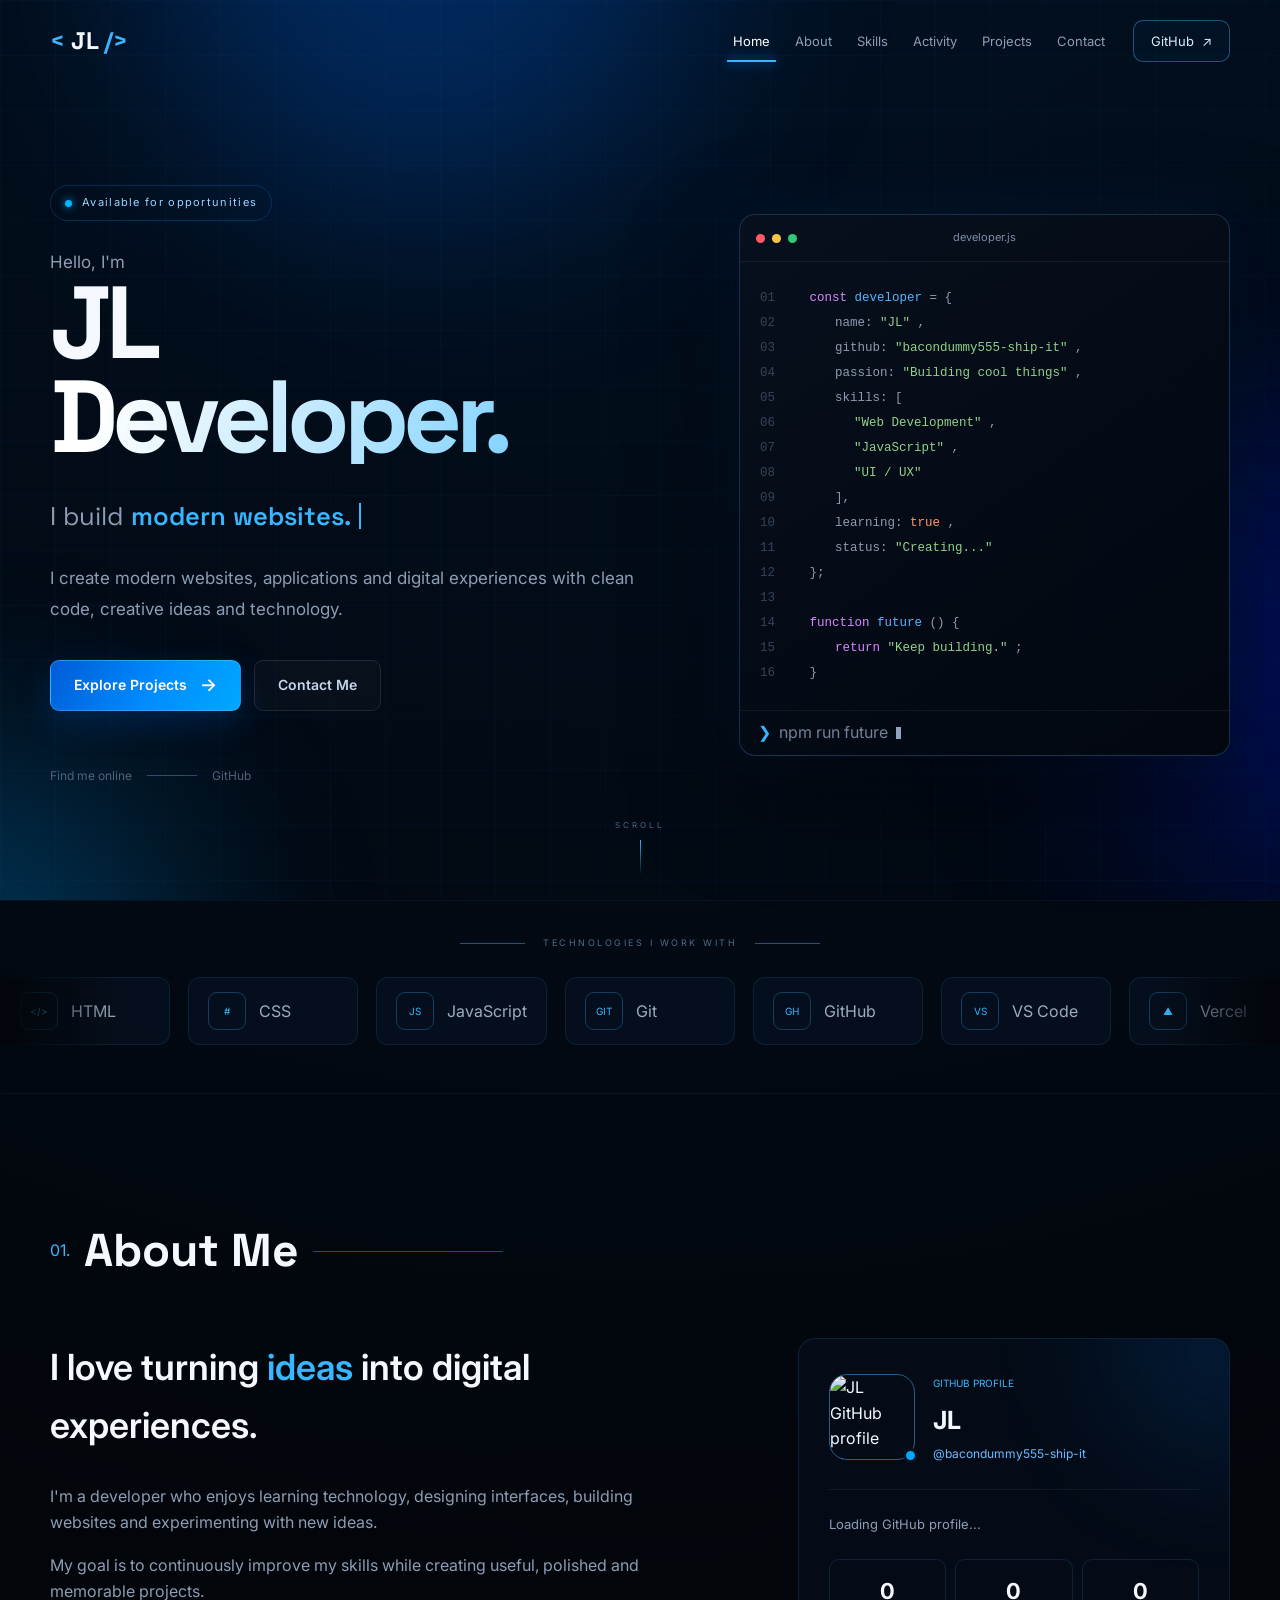
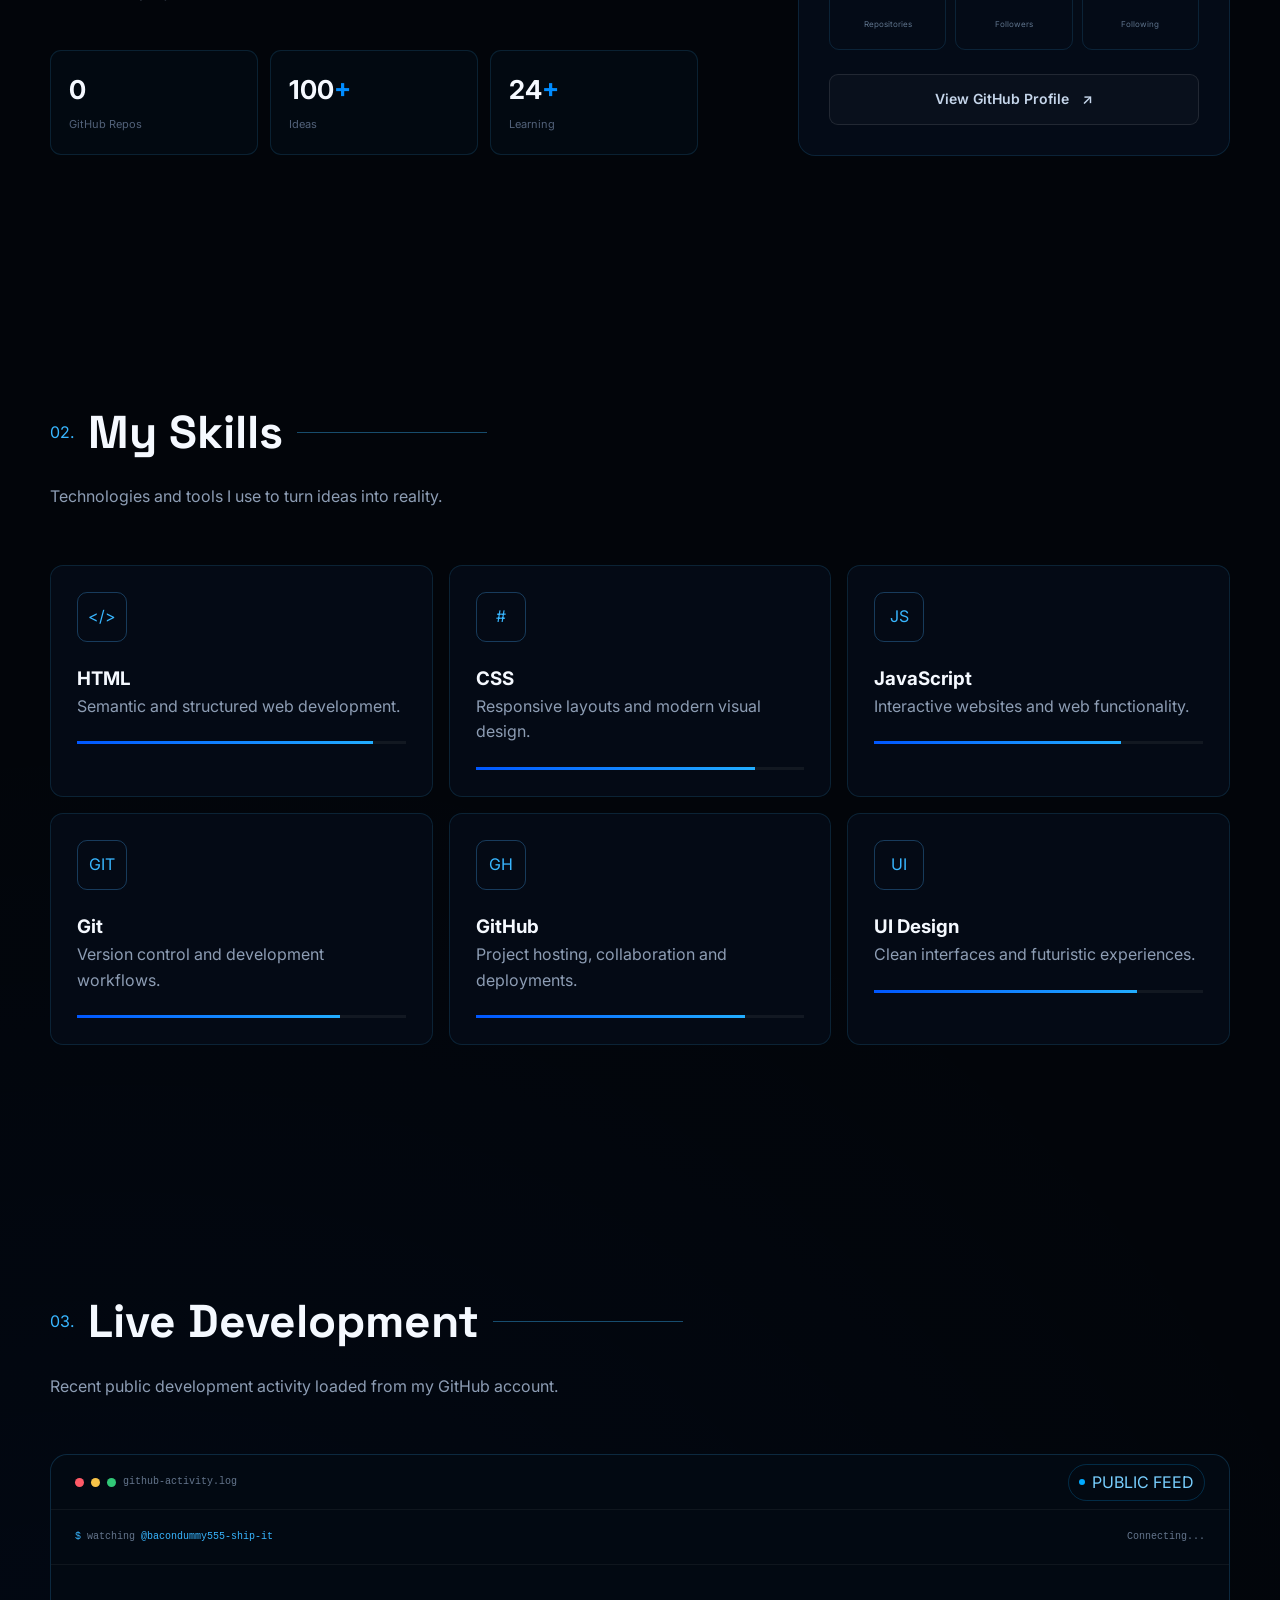
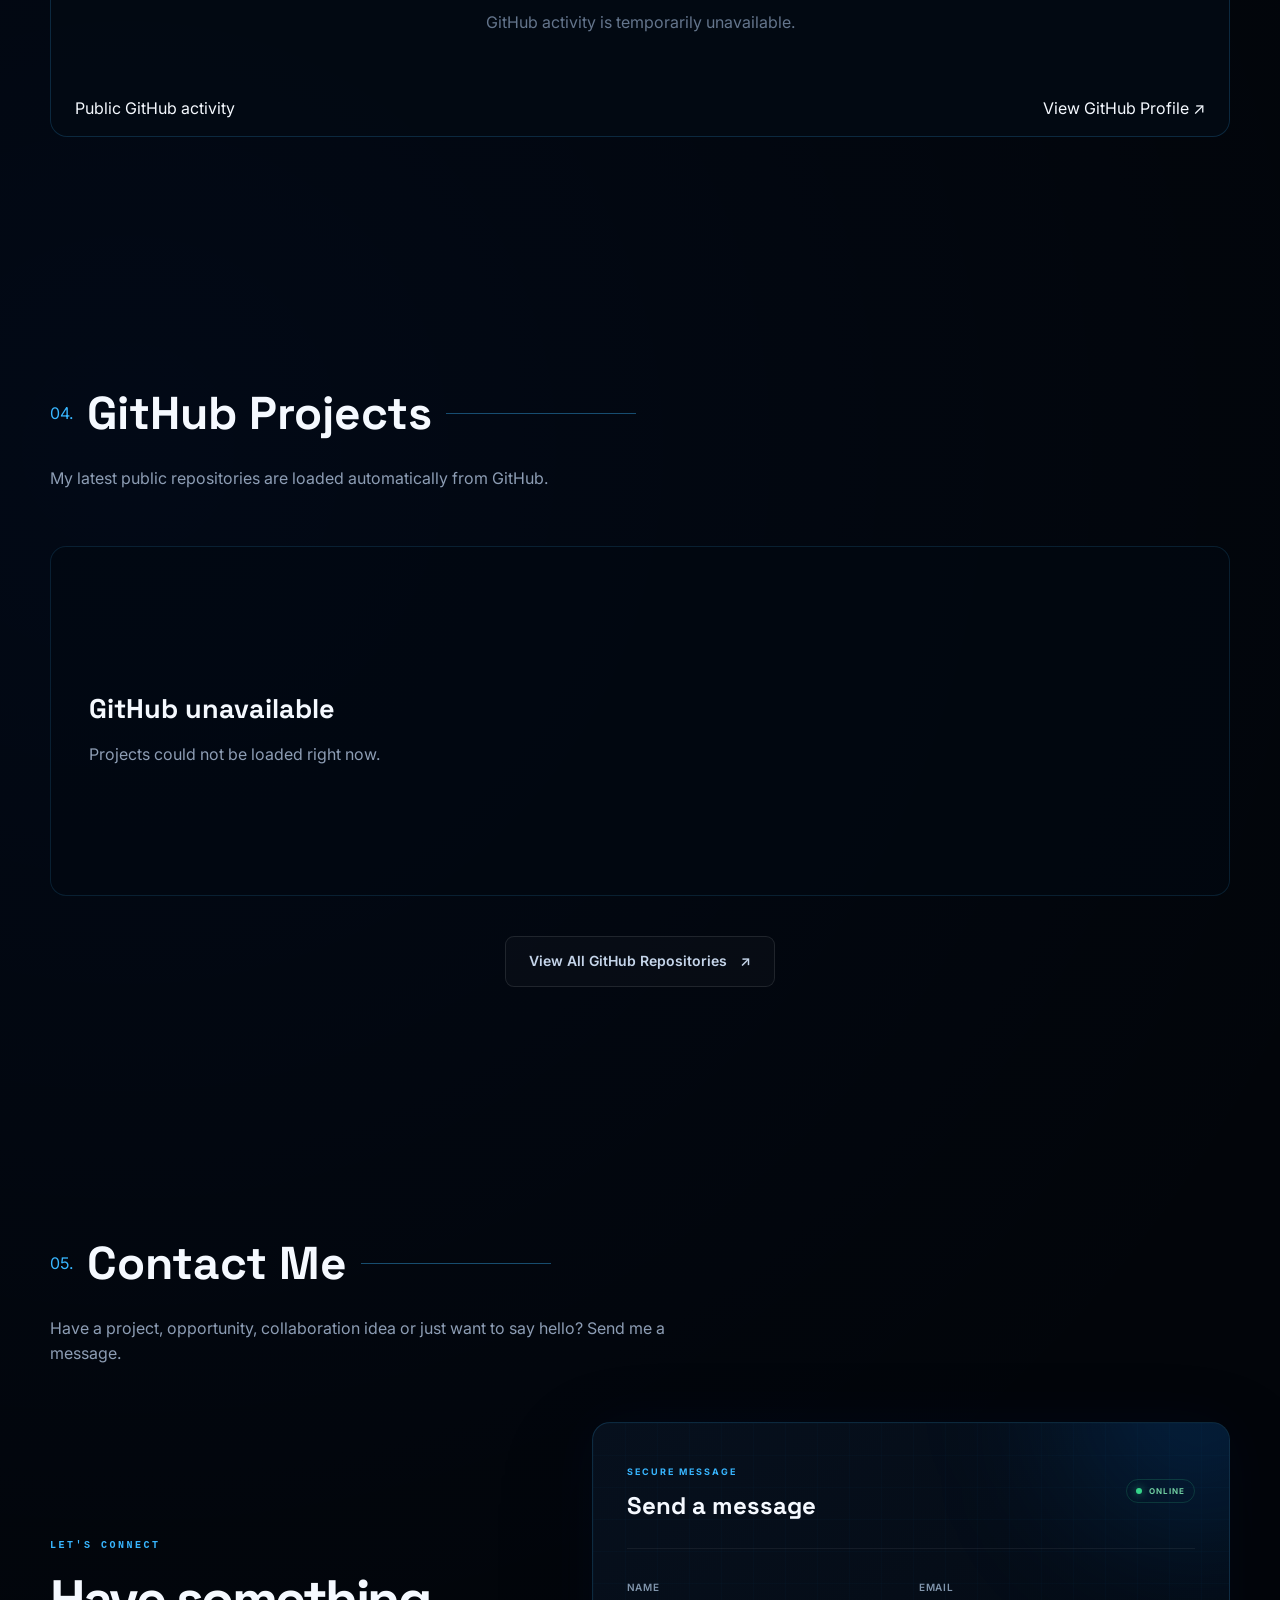
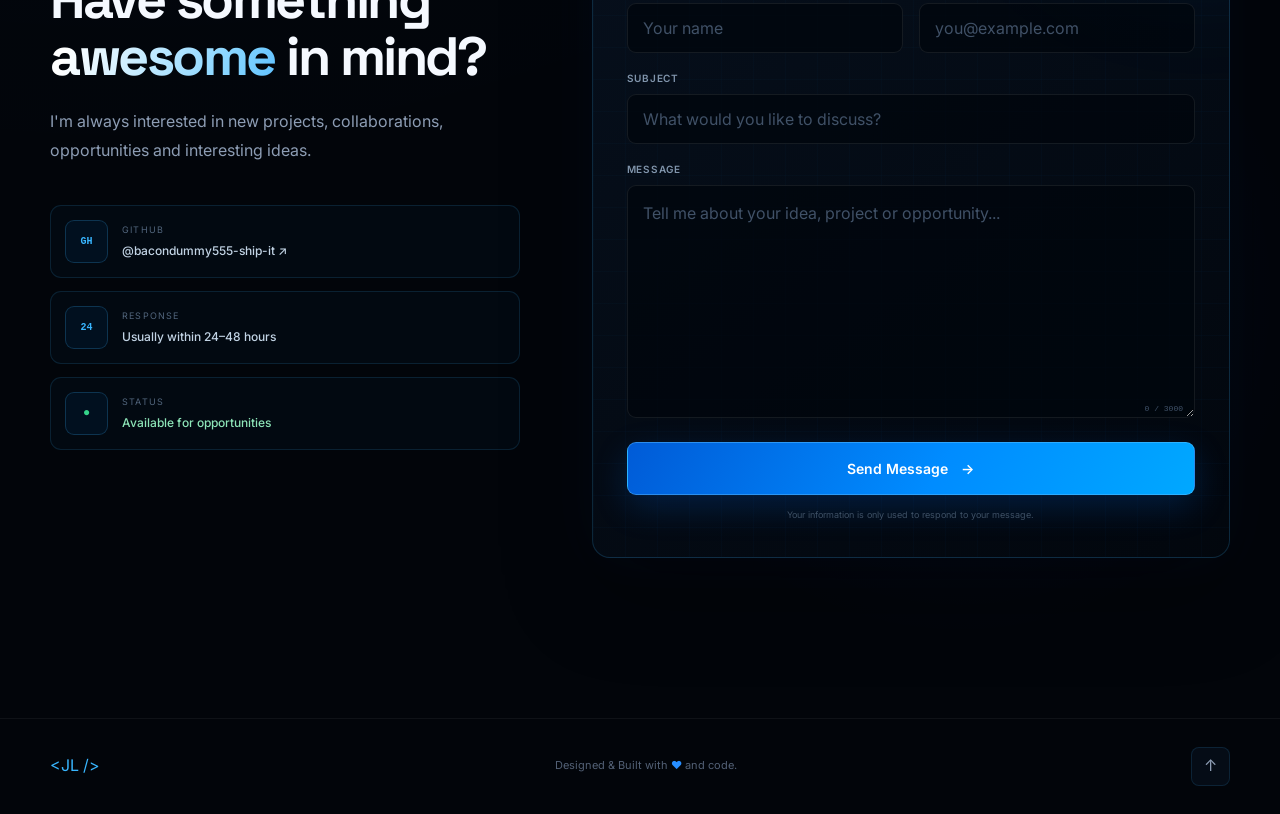
==== commit 7b4b6b66: "Auto sync: 2026-08-19 06:21:08" ====
--- a/index.html
+++ b/index.html
@@ -48,7 +48,7 @@
 
 
     <!-- =====================================================
-         CANONICAL URL
+         CANONICAL
     ====================================================== -->
 
     <link
@@ -74,7 +74,7 @@
 
 
     <!-- =====================================================
-         OPEN GRAPH / DISCORD / FACEBOOK
+         OPEN GRAPH
     ====================================================== -->
 
     <meta
@@ -129,7 +129,7 @@
 
     <meta
         property="og:image:alt"
-        content="JL Developer Portfolio - black and blue developer portfolio social preview"
+        content="JL Developer Portfolio"
     >
 
     <meta
@@ -178,7 +178,6 @@
         "@type": "Person",
         "name": "JL",
         "url": "https://personal-website-b7do.vercel.app/",
-        "image": "https://personal-website-b7do.vercel.app/assets/social-preview.png",
         "jobTitle": "Developer",
         "sameAs": [
             "https://github.com/bacondummy555-ship-it"
@@ -197,7 +196,7 @@
 
 
     <!-- =====================================================
-         FONTS
+         PERFORMANCE CONNECTION HINTS
     ====================================================== -->
 
     <link
@@ -211,20 +210,54 @@
         crossorigin
     >
 
-    <link
-        href="https://fonts.googleapis.com/css2?family=Inter:wght@400;500;600;700;800&family=Space+Grotesk:wght@400;500;600;700&display=swap"
-        rel="stylesheet"
-    >
-
 
     <!-- =====================================================
-         WEBSITE CSS
+         MAIN CSS
+         LOAD THIS FIRST
     ====================================================== -->
 
     <link
         rel="stylesheet"
-        href="style.css"
-    >
+        href="/style.css"
+    >
+
+
+    <!-- =====================================================
+         NON-BLOCKING GOOGLE FONTS
+    ====================================================== -->
+
+    <link
+        rel="preload"
+        as="style"
+        href="https://fonts.googleapis.com/css2?family=Inter:wght@400;500;600;700;800&family=Space+Grotesk:wght@400;500;600;700&display=swap"
+    >
+
+    <link
+        rel="stylesheet"
+        href="https://fonts.googleapis.com/css2?family=Inter:wght@400;500;600;700;800&family=Space+Grotesk:wght@400;500;600;700&display=swap"
+        media="print"
+        onload="this.media='all'"
+    >
+
+    <noscript>
+
+        <link
+            rel="stylesheet"
+            href="https://fonts.googleapis.com/css2?family=Inter:wght@400;500;600;700;800&family=Space+Grotesk:wght@400;500;600;700&display=swap"
+        >
+
+    </noscript>
+
+
+    <!-- =====================================================
+         JAVASCRIPT
+         DEFER = DOES NOT BLOCK HTML PARSING
+    ====================================================== -->
+
+    <script
+        src="/script.js"
+        defer
+    ></script>
 
 </head>
 
@@ -308,7 +341,10 @@
          BACKGROUND
     ====================================================== -->
 
-    <div class="background">
+    <div
+        class="background"
+        aria-hidden="true"
+    >
 
         <div class="grid"></div>
 
@@ -329,7 +365,10 @@
 
     <header class="header">
 
-        <nav class="navbar container">
+        <nav
+            class="navbar container"
+            aria-label="Main navigation"
+        >
 
             <a
                 href="#home"
@@ -421,6 +460,8 @@
                 class="menu-button"
                 id="menuButton"
                 aria-label="Open navigation menu"
+                aria-controls="navLinks"
+                aria-expanded="false"
                 type="button"
             >
 
@@ -434,6 +475,10 @@
 
     </header>
 
+
+    <!-- =====================================================
+         MAIN
+    ====================================================== -->
 
     <main>
 
@@ -462,7 +507,9 @@
 
 
                     <p class="hero-intro">
+
                         Hello, I'm
+
                     </p>
 
 
@@ -471,7 +518,9 @@
                         JL
 
                         <span class="gradient-text">
+
                             Developer.
+
                         </span>
 
                     </h1>
@@ -480,7 +529,9 @@
                     <div class="typing-row">
 
                         <span class="typing-prefix">
+
                             I build
+
                         </span>
 
                         <span
@@ -488,7 +539,10 @@
                             id="typingText"
                         ></span>
 
-                        <span class="typing-cursor"></span>
+                        <span
+                            class="typing-cursor"
+                            aria-hidden="true"
+                        ></span>
 
                     </div>
 
@@ -512,7 +566,9 @@
                             Explore Projects
 
                             <span class="button-arrow">
+
                                 →
+
                             </span>
 
                         </a>
@@ -543,7 +599,9 @@
                             target="_blank"
                             rel="noopener noreferrer"
                         >
+
                             GitHub
+
                         </a>
 
                     </div>
@@ -571,7 +629,9 @@
 
 
                             <div class="file-name">
+
                                 developer.js
+
                             </div>
 
 
@@ -851,6 +911,7 @@
             <a
                 href="#about"
                 class="scroll-indicator"
+                aria-label="Scroll to About section"
             >
 
                 <span>
@@ -868,7 +929,10 @@
              TECH STACK
         ================================================== -->
 
-        <section class="tech-stack-section">
+        <section
+            class="tech-stack-section"
+            aria-label="Technologies"
+        >
 
             <div class="tech-stack-label">
 
@@ -892,6 +956,7 @@
 
                 <div class="tech-marquee-track">
 
+
                     <div class="tech-item">
 
                         <span class="tech-icon">
@@ -999,7 +1064,10 @@
                     <!-- DUPLICATE SET FOR LOOP -->
 
 
-                    <div class="tech-item">
+                    <div
+                        class="tech-item"
+                        aria-hidden="true"
+                    >
 
                         <span class="tech-icon">
                             &lt;/&gt;
@@ -1012,7 +1080,10 @@
                     </div>
 
 
-                    <div class="tech-item">
+                    <div
+                        class="tech-item"
+                        aria-hidden="true"
+                    >
 
                         <span class="tech-icon">
                             #
@@ -1025,7 +1096,10 @@
                     </div>
 
 
-                    <div class="tech-item">
+                    <div
+                        class="tech-item"
+                        aria-hidden="true"
+                    >
 
                         <span class="tech-icon">
                             JS
@@ -1038,7 +1112,10 @@
                     </div>
 
 
-                    <div class="tech-item">
+                    <div
+                        class="tech-item"
+                        aria-hidden="true"
+                    >
 
                         <span class="tech-icon">
                             GIT
@@ -1051,7 +1128,10 @@
                     </div>
 
 
-                    <div class="tech-item">
+                    <div
+                        class="tech-item"
+                        aria-hidden="true"
+                    >
 
                         <span class="tech-icon">
                             GH
@@ -1064,7 +1144,10 @@
                     </div>
 
 
-                    <div class="tech-item">
+                    <div
+                        class="tech-item"
+                        aria-hidden="true"
+                    >
 
                         <span class="tech-icon">
                             VS
@@ -1077,7 +1160,10 @@
                     </div>
 
 
-                    <div class="tech-item">
+                    <div
+                        class="tech-item"
+                        aria-hidden="true"
+                    >
 
                         <span class="tech-icon">
                             ▲
@@ -1090,7 +1176,10 @@
                     </div>
 
 
-                    <div class="tech-item">
+                    <div
+                        class="tech-item"
+                        aria-hidden="true"
+                    >
 
                         <span class="tech-icon">
                             UI
@@ -1236,6 +1325,10 @@
                                     class="github-avatar"
                                     src=""
                                     alt="JL GitHub profile picture"
+                                    width="86"
+                                    height="86"
+                                    loading="lazy"
+                                    decoding="async"
                                 >
 
                                 <span class="github-online-dot"></span>
@@ -1274,7 +1367,9 @@
                             class="github-bio"
                             id="githubBio"
                         >
+
                             Loading GitHub profile...
+
                         </p>
 
 
@@ -1731,7 +1826,9 @@
 
 
                             <h3>
+
                                 Loading Projects
+
                             </h3>
 
 
@@ -1816,7 +1913,9 @@
                     <div class="contact-info reveal">
 
                         <span class="contact-eyebrow">
+
                             LET'S CONNECT
+
                         </span>
 
 
@@ -1946,7 +2045,9 @@
 
 
                                 <h3>
+
                                     Send a message
+
                                 </h3>
 
                             </div>
@@ -2173,7 +2274,7 @@
 
             <p>
 
-                Designed & Built with
+                Designed &amp; Built with
 
                 <span>
                     ♥
@@ -2199,13 +2300,6 @@
 
     </footer>
 
-
-    <!-- =====================================================
-         JAVASCRIPT
-    ====================================================== -->
-
-    <script src="script.js"></script>
-
 </body>
 
 </html>
--- a/style.css
+++ b/style.css
@@ -2991,6 +2991,949 @@
 
 
 /* =========================================================
+   MOBILE POLISH + TOUCH OPTIMIZATION
+========================================================= */
+
+@media (max-width: 760px) {
+
+    html {
+        scroll-padding-top: 70px;
+    }
+
+
+    .container {
+        width: min(
+            calc(100% - 32px),
+            var(--container)
+        );
+    }
+
+
+    .section {
+        padding: 74px 0;
+    }
+
+
+    .header {
+        background: rgba(2, 6, 12, 0.94);
+
+        backdrop-filter: blur(18px);
+        -webkit-backdrop-filter: blur(18px);
+
+        border-bottom-color: rgba(56, 182, 255, 0.07);
+    }
+
+
+    .navbar {
+        min-height: 70px;
+
+        gap: 16px;
+    }
+
+
+    .logo {
+        font-size: 22px;
+    }
+
+
+    .menu-button {
+        width: 46px;
+        height: 46px;
+
+        border-radius: 10px;
+    }
+
+
+    .menu-button span {
+        width: 20px;
+    }
+
+
+    .nav-links {
+        top: 82px;
+
+        left: 16px;
+        right: 16px;
+
+        max-height: calc(100dvh - 100px);
+
+        overflow-y: auto;
+
+        padding: 16px;
+
+        border-radius: 14px;
+
+        box-shadow:
+            0 25px 70px rgba(0, 0, 0, 0.45);
+    }
+
+
+    .nav-link {
+        min-height: 46px;
+
+        display: flex;
+
+        align-items: center;
+
+        padding: 0 13px;
+
+        border-radius: 8px;
+    }
+
+
+    .nav-link:hover,
+    .nav-link.active {
+        background: rgba(56, 182, 255, 0.055);
+    }
+
+
+    /* =====================================================
+       MOBILE HERO
+    ====================================================== */
+
+    .hero {
+        min-height: auto;
+
+        padding-top: 125px;
+        padding-bottom: 72px;
+
+        align-items: flex-start;
+    }
+
+
+    .hero-container {
+        gap: 42px;
+    }
+
+
+    .availability {
+        margin-bottom: 34px;
+
+        padding: 9px 13px;
+
+        font-size: 10.5px;
+
+        letter-spacing: 1.1px;
+    }
+
+
+    .hero-intro {
+        margin-bottom: 4px;
+
+        font-size: 16px;
+    }
+
+
+    .hero-title {
+        margin-bottom: 28px;
+
+        font-size: clamp(52px, 16vw, 68px);
+
+        line-height: 0.96;
+
+        letter-spacing: -4px;
+    }
+
+
+    .typing-row {
+        min-height: 34px;
+
+        margin-bottom: 22px;
+
+        gap: 7px;
+
+        flex-wrap: wrap;
+
+        font-size: 20px;
+
+        line-height: 1.4;
+    }
+
+
+    .typing-cursor {
+        height: 22px;
+    }
+
+
+    .hero-description {
+        max-width: 100%;
+
+        font-size: 15.5px;
+
+        line-height: 1.75;
+    }
+
+
+    .hero-buttons {
+        margin-top: 30px;
+
+        gap: 10px;
+    }
+
+
+    .button {
+        min-height: 54px;
+    }
+
+
+    .hero-socials {
+        margin-top: 36px;
+    }
+
+
+    /*
+       Hide the decorative desktop code editor on phones.
+       This greatly reduces hero height and improves speed.
+    */
+
+    .hero-visual {
+        display: none;
+    }
+
+
+    /* =====================================================
+       TECH MARQUEE
+    ====================================================== */
+
+    .tech-stack-section {
+        padding: 28px 0 34px;
+    }
+
+
+    .tech-stack-label {
+        margin-bottom: 22px;
+
+        gap: 10px;
+
+        padding: 0 16px;
+
+        text-align: center;
+
+        letter-spacing: 1.8px;
+    }
+
+
+    .tech-label-line {
+        width: 34px;
+
+        flex: 0 0 34px;
+    }
+
+
+    .tech-marquee-track {
+        gap: 12px;
+
+        animation-duration: 38s;
+    }
+
+
+    .tech-item {
+        min-width: 148px;
+        height: 60px;
+
+        gap: 10px;
+
+        padding: 0 15px;
+    }
+
+
+    .tech-icon {
+        width: 34px;
+        height: 34px;
+    }
+
+
+    .tech-marquee-fade {
+        width: 42px;
+    }
+
+
+    /* =====================================================
+       SECTION HEADERS
+    ====================================================== */
+
+    .section-heading {
+        gap: 10px;
+
+        margin-bottom: 18px;
+    }
+
+
+    .section-number {
+        flex: 0 0 auto;
+
+        font-size: 14px;
+    }
+
+
+    .section-heading h2 {
+        flex: 0 1 auto;
+
+        font-size: clamp(30px, 9vw, 36px);
+
+        line-height: 1.12;
+
+        white-space: nowrap;
+    }
+
+
+    .heading-line {
+        min-width: 20px;
+
+        max-width: 100px;
+    }
+
+
+    .section-description {
+        margin-bottom: 38px;
+
+        font-size: 15px;
+
+        line-height: 1.7;
+    }
+
+
+    /* =====================================================
+       ABOUT
+    ====================================================== */
+
+    .about-grid {
+        margin-top: 34px;
+
+        gap: 42px;
+    }
+
+
+    .about-large {
+        margin-bottom: 24px;
+
+        font-size: 29px;
+
+        line-height: 1.35;
+    }
+
+
+    .about-text > p:not(.about-large) {
+        margin-bottom: 17px;
+
+        font-size: 15px;
+
+        line-height: 1.75;
+    }
+
+
+    /*
+       Instead of huge stacked stat cards,
+       keep the three stats compact in one row.
+    */
+
+    .about-stats {
+        grid-template-columns:
+            repeat(3, minmax(0, 1fr));
+
+        gap: 8px;
+
+        margin-top: 32px;
+    }
+
+
+    .stat-card {
+        min-width: 0;
+
+        padding: 14px 9px;
+
+        text-align: center;
+    }
+
+
+    .stat-card strong {
+        font-size: 22px;
+    }
+
+
+    .stat-card span {
+        display: block;
+
+        font-size: 8px;
+
+        line-height: 1.35;
+    }
+
+
+    /* =====================================================
+       GITHUB PROFILE
+    ====================================================== */
+
+    .about-card {
+        padding: 22px;
+
+        border-radius: 14px;
+    }
+
+
+    .github-profile-top {
+        gap: 13px;
+
+        padding-bottom: 18px;
+    }
+
+
+    .github-avatar-wrapper,
+    .github-avatar {
+        width: 64px;
+        height: 64px;
+    }
+
+
+    .github-avatar {
+        border-radius: 14px;
+    }
+
+
+    .github-profile-identity {
+        min-width: 0;
+    }
+
+
+    .github-profile-identity h3 {
+        font-size: 21px;
+    }
+
+
+    .github-username {
+        display: block;
+
+        max-width: 100%;
+
+        overflow: hidden;
+
+        text-overflow: ellipsis;
+
+        white-space: nowrap;
+    }
+
+
+    .github-bio {
+        margin-top: 19px;
+
+        line-height: 1.7;
+    }
+
+
+    .github-profile-stats {
+        grid-template-columns:
+            repeat(3, minmax(0, 1fr));
+
+        gap: 7px;
+
+        margin-top: 19px;
+    }
+
+
+    .github-stat {
+        min-width: 0;
+
+        padding: 11px 5px;
+    }
+
+
+    .github-stat strong {
+        font-size: 19px;
+    }
+
+
+    .github-stat span {
+        display: block;
+
+        overflow: hidden;
+
+        font-size: 7px;
+
+        text-overflow: ellipsis;
+    }
+
+
+    .github-profile-button {
+        margin-top: 19px;
+    }
+
+
+    /* =====================================================
+       SKILLS
+    ====================================================== */
+
+    .skills-grid {
+        gap: 14px;
+    }
+
+
+    .skill-card {
+        padding: 22px;
+
+        border-radius: 13px;
+    }
+
+
+    .skill-icon {
+        width: 46px;
+        height: 46px;
+
+        margin-bottom: 17px;
+    }
+
+
+    .skill-card h3 {
+        font-size: 21px;
+    }
+
+
+    .skill-card p {
+        margin-top: 4px;
+
+        font-size: 14.5px;
+
+        line-height: 1.65;
+    }
+
+
+    .skill-level {
+        margin-top: 18px;
+    }
+
+
+    /* =====================================================
+       GITHUB ACTIVITY
+    ====================================================== */
+
+    .activity-terminal {
+        border-radius: 14px;
+    }
+
+
+    .activity-terminal-header,
+    .activity-profile-row,
+    .activity-terminal-footer {
+        min-height: 0;
+
+        padding: 14px 16px;
+
+        gap: 12px;
+    }
+
+
+    .activity-terminal-header {
+        min-height: 62px;
+    }
+
+
+    .activity-live-badge {
+        flex: 0 0 auto;
+
+        margin-left: auto;
+    }
+
+
+    .activity-profile-row {
+        gap: 8px;
+    }
+
+
+    .activity-item {
+        grid-template-columns: 1fr;
+
+        gap: 10px;
+
+        padding: 18px 16px;
+    }
+
+
+    .activity-type {
+        width: fit-content;
+
+        min-width: 70px;
+
+        justify-self: start;
+
+        padding-inline: 10px;
+    }
+
+
+    .activity-title {
+        font-size: 14px;
+
+        line-height: 1.45;
+    }
+
+
+    .activity-detail,
+    .activity-time,
+    .activity-sync-time {
+        font-size: 9px;
+
+        line-height: 1.55;
+
+        overflow-wrap: anywhere;
+    }
+
+
+    .activity-terminal-footer {
+        align-items: flex-start;
+
+        flex-direction: column;
+    }
+
+
+    /* =====================================================
+       PROJECTS
+    ====================================================== */
+
+    .projects-grid {
+        gap: 20px;
+    }
+
+
+    .project-card {
+        min-height: 0;
+
+        border-radius: 14px;
+    }
+
+
+    .project-image {
+        min-height: 220px;
+
+        padding: 24px 20px;
+    }
+
+
+    .project-screen {
+        max-width: 260px;
+    }
+
+
+    .project-content {
+        padding: 24px;
+    }
+
+
+    .project-content h3 {
+        margin: 10px 0;
+
+        font-size: 23px;
+
+        line-height: 1.2;
+
+        overflow-wrap: anywhere;
+    }
+
+
+    .project-content p {
+        font-size: 14.5px;
+
+        line-height: 1.7;
+    }
+
+
+    .project-tech {
+        margin-top: 18px;
+    }
+
+
+    .project-links {
+        margin-top: 20px;
+    }
+
+
+    .projects-view-all {
+        margin-top: 30px;
+    }
+
+
+    /* =====================================================
+       CONTACT
+    ====================================================== */
+
+    .contact-section {
+        padding-bottom: 90px;
+    }
+
+
+    .contact-layout {
+        gap: 42px;
+    }
+
+
+    .contact-info {
+        max-width: none;
+    }
+
+
+    .contact-eyebrow {
+        font-size: 9px;
+
+        letter-spacing: 2.2px;
+    }
+
+
+    .contact-info h3 {
+        margin: 16px 0 20px;
+
+        font-size:
+            clamp(36px, 10.5vw, 42px);
+
+        line-height: 1.05;
+
+        letter-spacing: -1.8px;
+    }
+
+
+    .contact-info p {
+        font-size: 15px;
+
+        line-height: 1.75;
+    }
+
+
+    .contact-info-list {
+        margin-top: 30px;
+
+        gap: 10px;
+    }
+
+
+    .contact-info-item {
+        padding: 12px;
+
+        gap: 12px;
+    }
+
+
+    .contact-info-icon {
+        width: 42px;
+        height: 42px;
+    }
+
+
+    .contact-form-card {
+        padding: 22px;
+
+        border-radius: 14px;
+    }
+
+
+    .contact-form-header {
+        margin-bottom: 24px;
+
+        padding-bottom: 18px;
+    }
+
+
+    .contact-form-header h3 {
+        font-size: 21px;
+    }
+
+
+    .form-group input {
+        height: 52px;
+    }
+
+
+    .form-group textarea {
+        min-height: 145px;
+    }
+
+
+    .contact-submit {
+        min-height: 55px;
+    }
+
+
+    /* =====================================================
+       FOOTER
+    ====================================================== */
+
+    .footer-container {
+        gap: 14px;
+
+        padding: 28px 0;
+
+        text-align: center;
+    }
+
+
+    .back-top {
+        width: 44px;
+        height: 44px;
+    }
+
+}
+
+
+/* =========================================================
+   EXTRA SMALL MOBILE
+========================================================= */
+
+@media (max-width: 450px) {
+
+    .container {
+        width: calc(100% - 30px);
+    }
+
+
+    .hero {
+        padding-top: 116px;
+
+        padding-bottom: 64px;
+    }
+
+
+    .hero-title {
+        font-size:
+            clamp(52px, 15.5vw, 60px);
+
+        letter-spacing: -3.5px;
+    }
+
+
+    .availability {
+        max-width: 100%;
+
+        white-space: nowrap;
+    }
+
+
+    .section {
+        padding: 68px 0;
+    }
+
+
+    .section-heading {
+        gap: 9px;
+    }
+
+
+    .section-heading h2 {
+        font-size:
+            clamp(29px, 8.6vw, 33px);
+    }
+
+
+    .heading-line {
+        min-width: 14px;
+
+        max-width: 70px;
+    }
+
+
+    .about-large {
+        font-size: 27px;
+    }
+
+
+    /*
+       Override the old mobile rule that stacked these.
+    */
+
+    .about-stats,
+    .github-profile-stats {
+        grid-template-columns:
+            repeat(3, minmax(0, 1fr));
+    }
+
+
+    .stat-card strong {
+        font-size: 20px;
+    }
+
+
+    .activity-terminal-title {
+        display: none;
+    }
+
+
+    .activity-window-buttons {
+        gap: 6px;
+    }
+
+
+    .activity-live-badge {
+        padding: 5px 9px;
+
+        font-size: 9px;
+    }
+
+
+    .project-image {
+        min-height: 200px;
+
+        padding: 20px 16px;
+    }
+
+
+    .project-content {
+        padding: 21px;
+    }
+
+
+    .contact-info h3 {
+        font-size: 38px;
+    }
+
+
+    .contact-form-card {
+        padding: 20px;
+    }
+
+
+    .contact-form-header {
+        gap: 12px;
+    }
+
+
+    .tech-marquee-fade {
+        width: 30px;
+    }
+
+}
+
+
+/* =========================================================
+   TOUCH DEVICE PERFORMANCE
+========================================================= */
+
+@media (hover: none) and (pointer: coarse) {
+
+    #cursorGlow {
+        display: none;
+    }
+
+
+    .grid,
+    .orb {
+        animation: none;
+    }
+
+
+    .orb {
+        opacity: 0.18;
+
+        filter: blur(90px);
+    }
+
+
+    .skill-card:hover,
+    .project-card:hover,
+    .button-primary:hover:not(:disabled),
+    .button-secondary:hover:not(:disabled),
+    .contact-info-item:hover,
+    .github-nav:hover {
+        transform: none;
+    }
+
+}
+
+
+/* =========================================================
    REDUCED MOTION
 ========================================================= */
 
@@ -3000,7 +3943,9 @@
     *::before,
     *::after {
         animation-duration: 0.01ms !important;
+
         animation-iteration-count: 1 !important;
+
         transition-duration: 0.01ms !important;
     }
 
